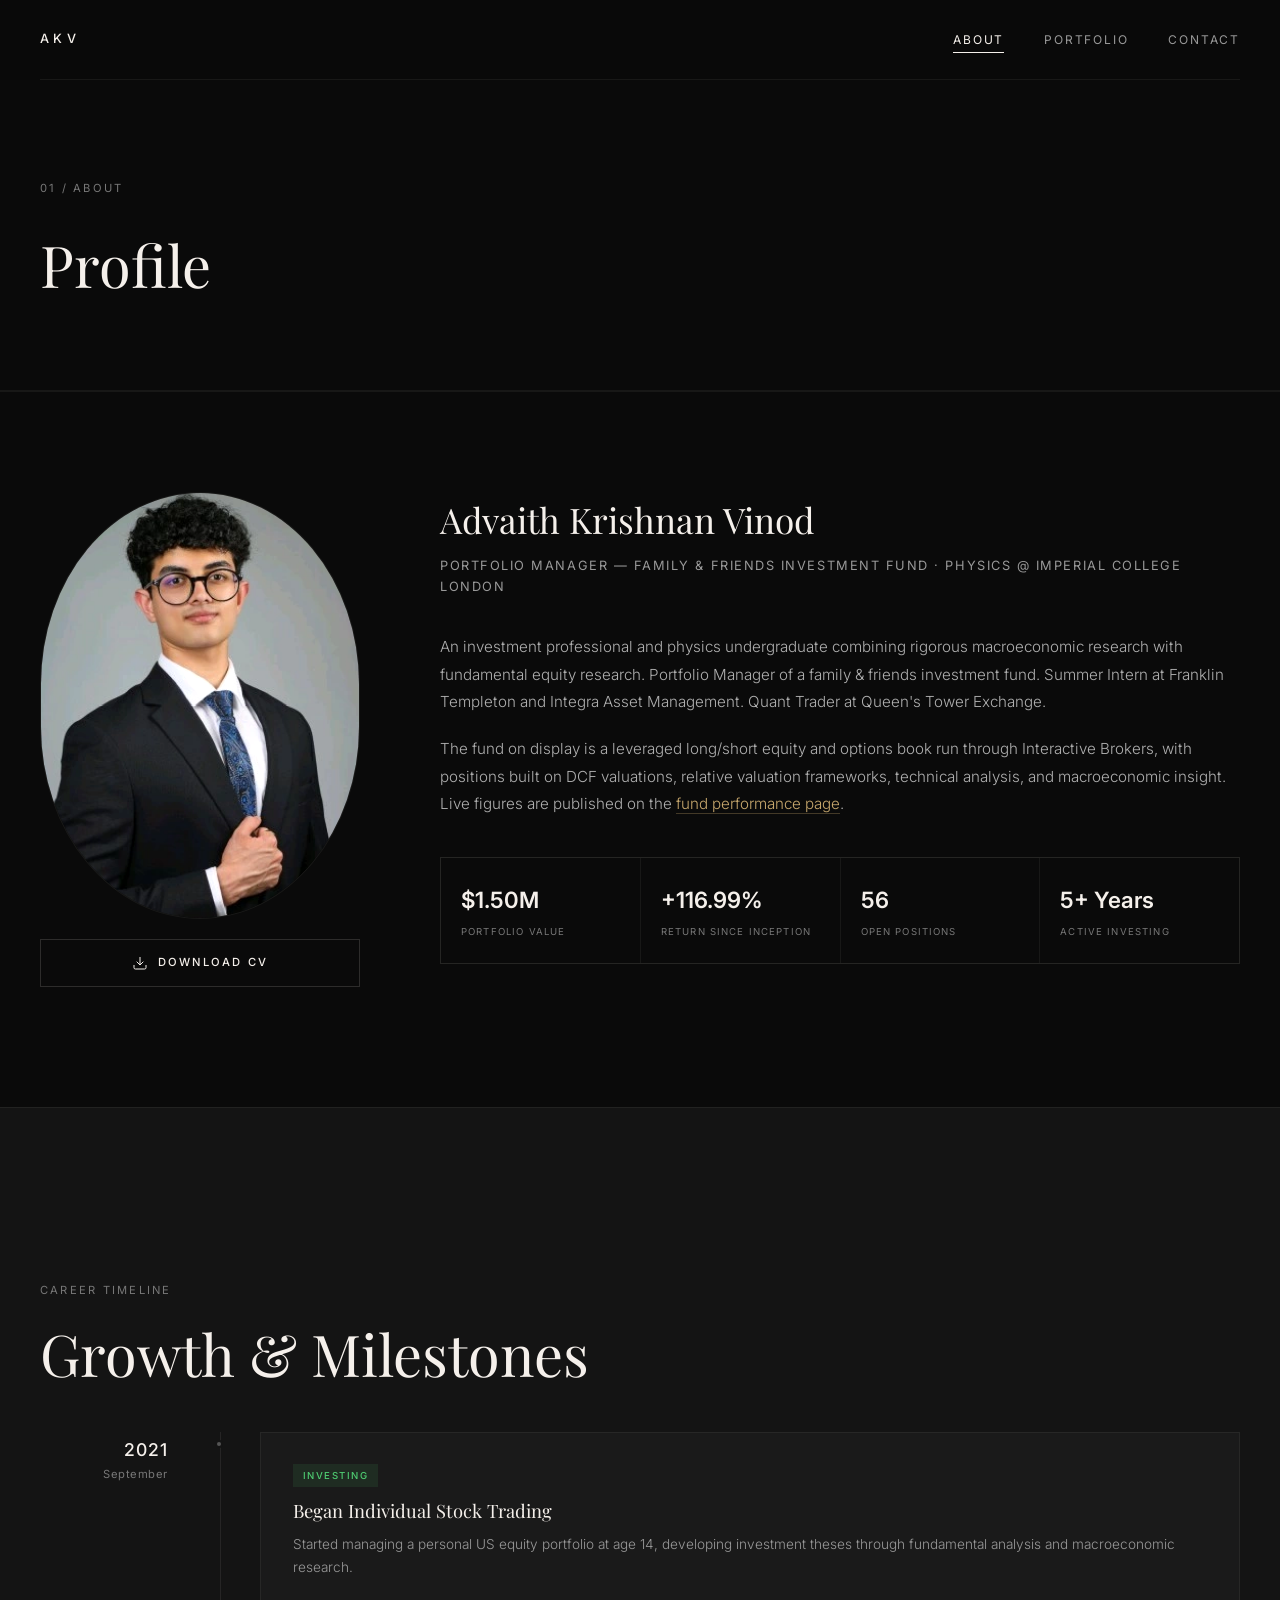
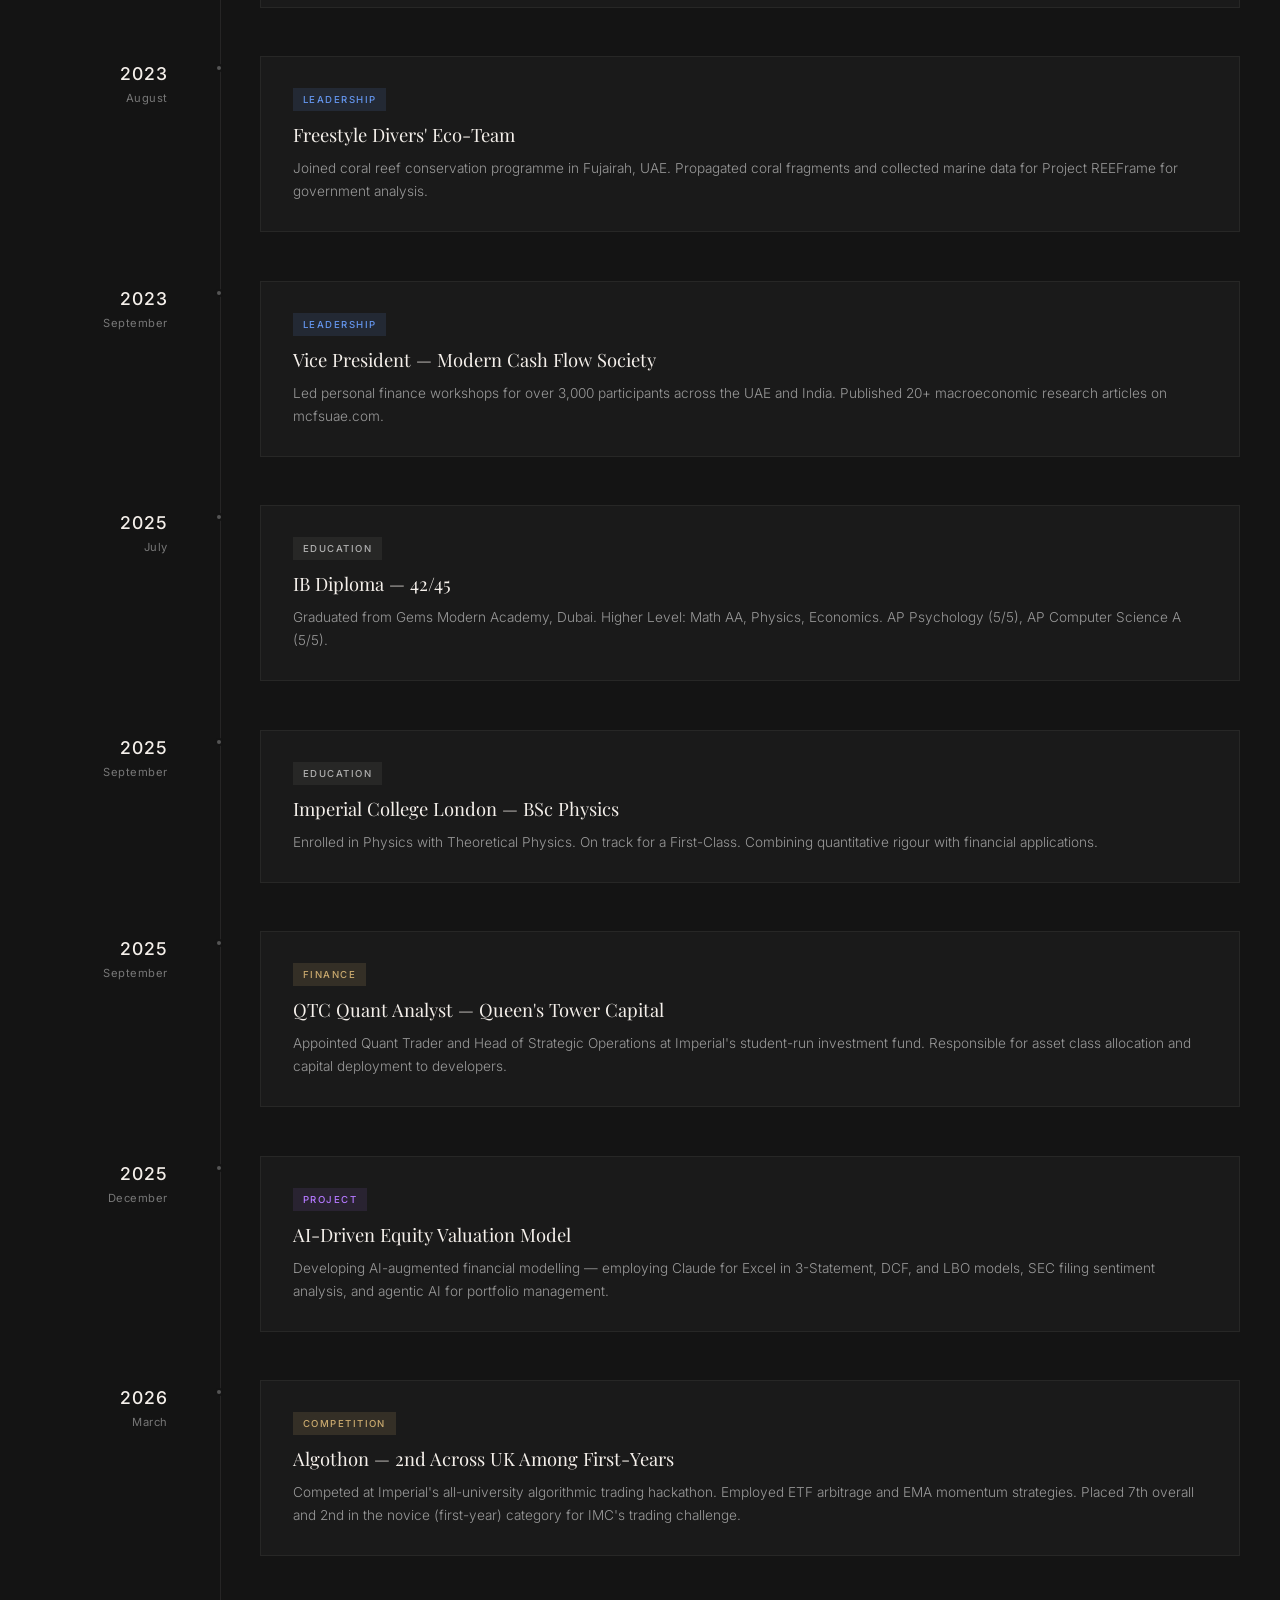
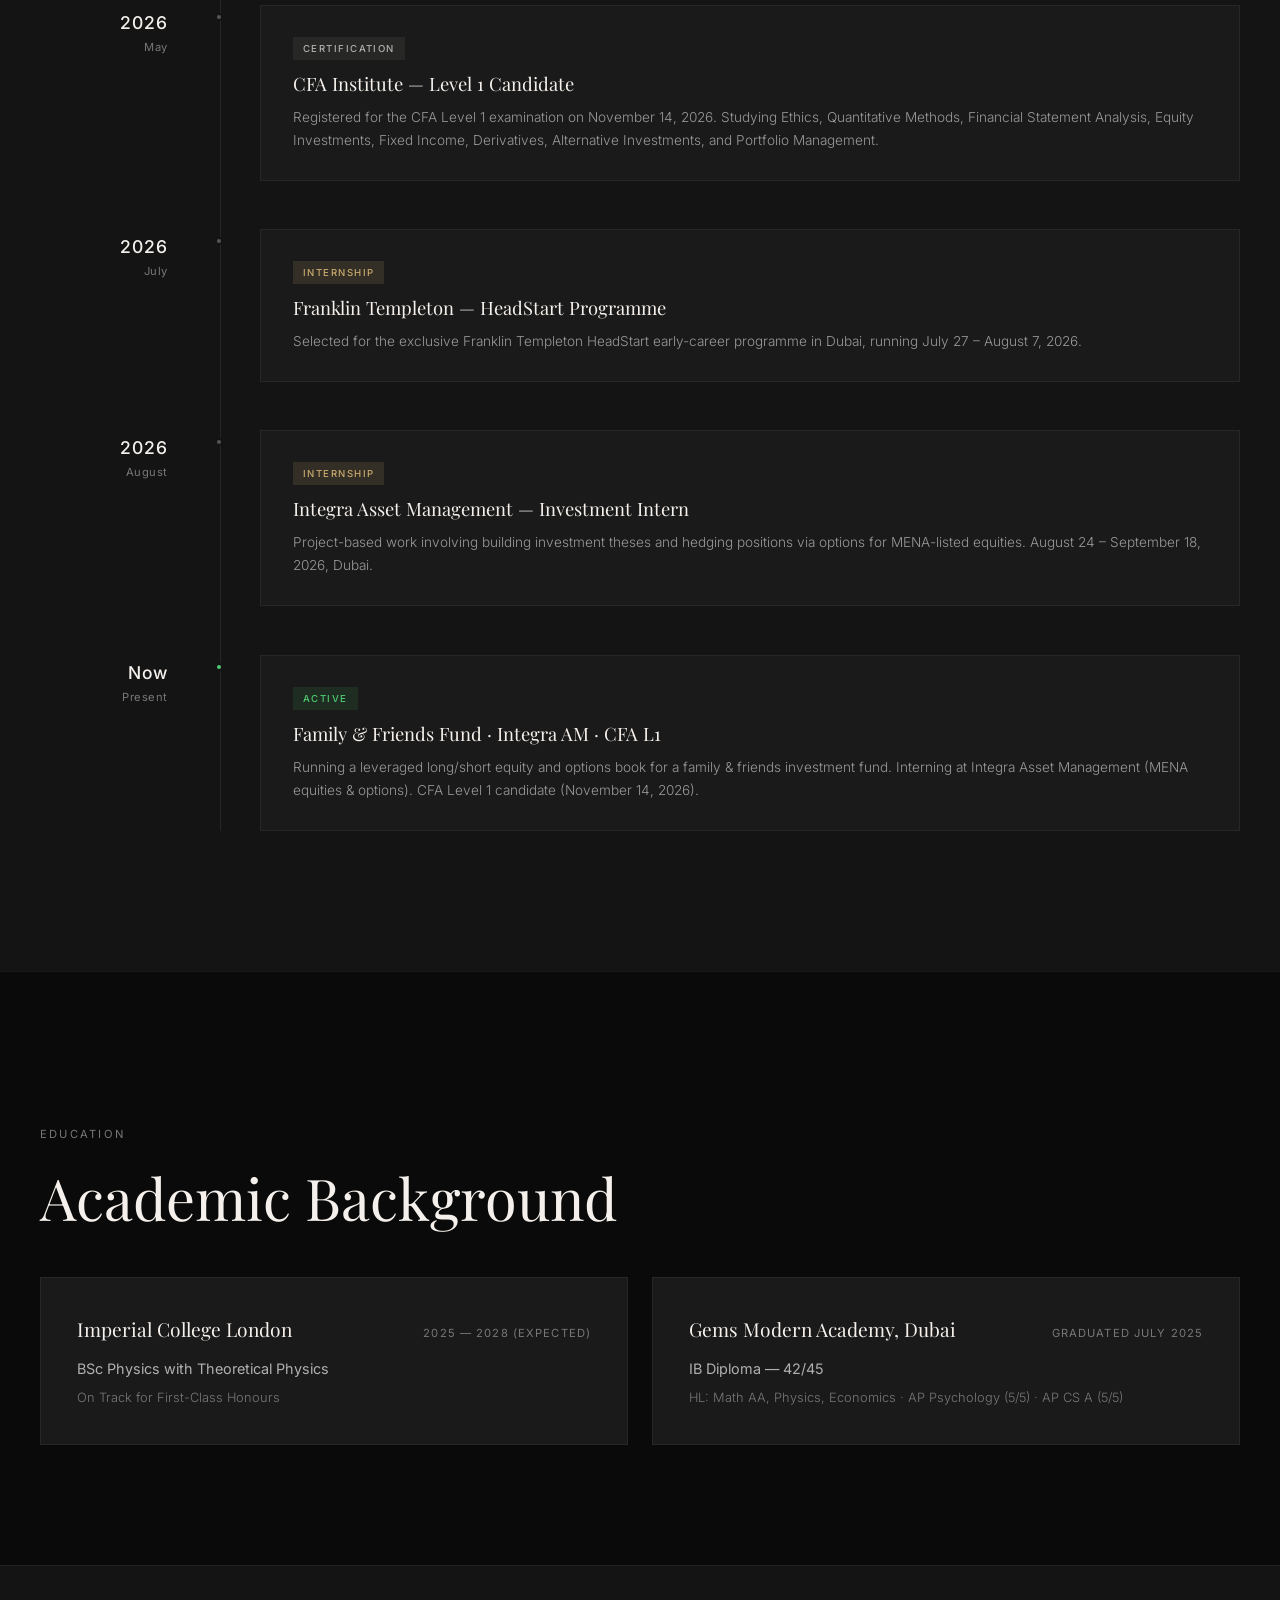
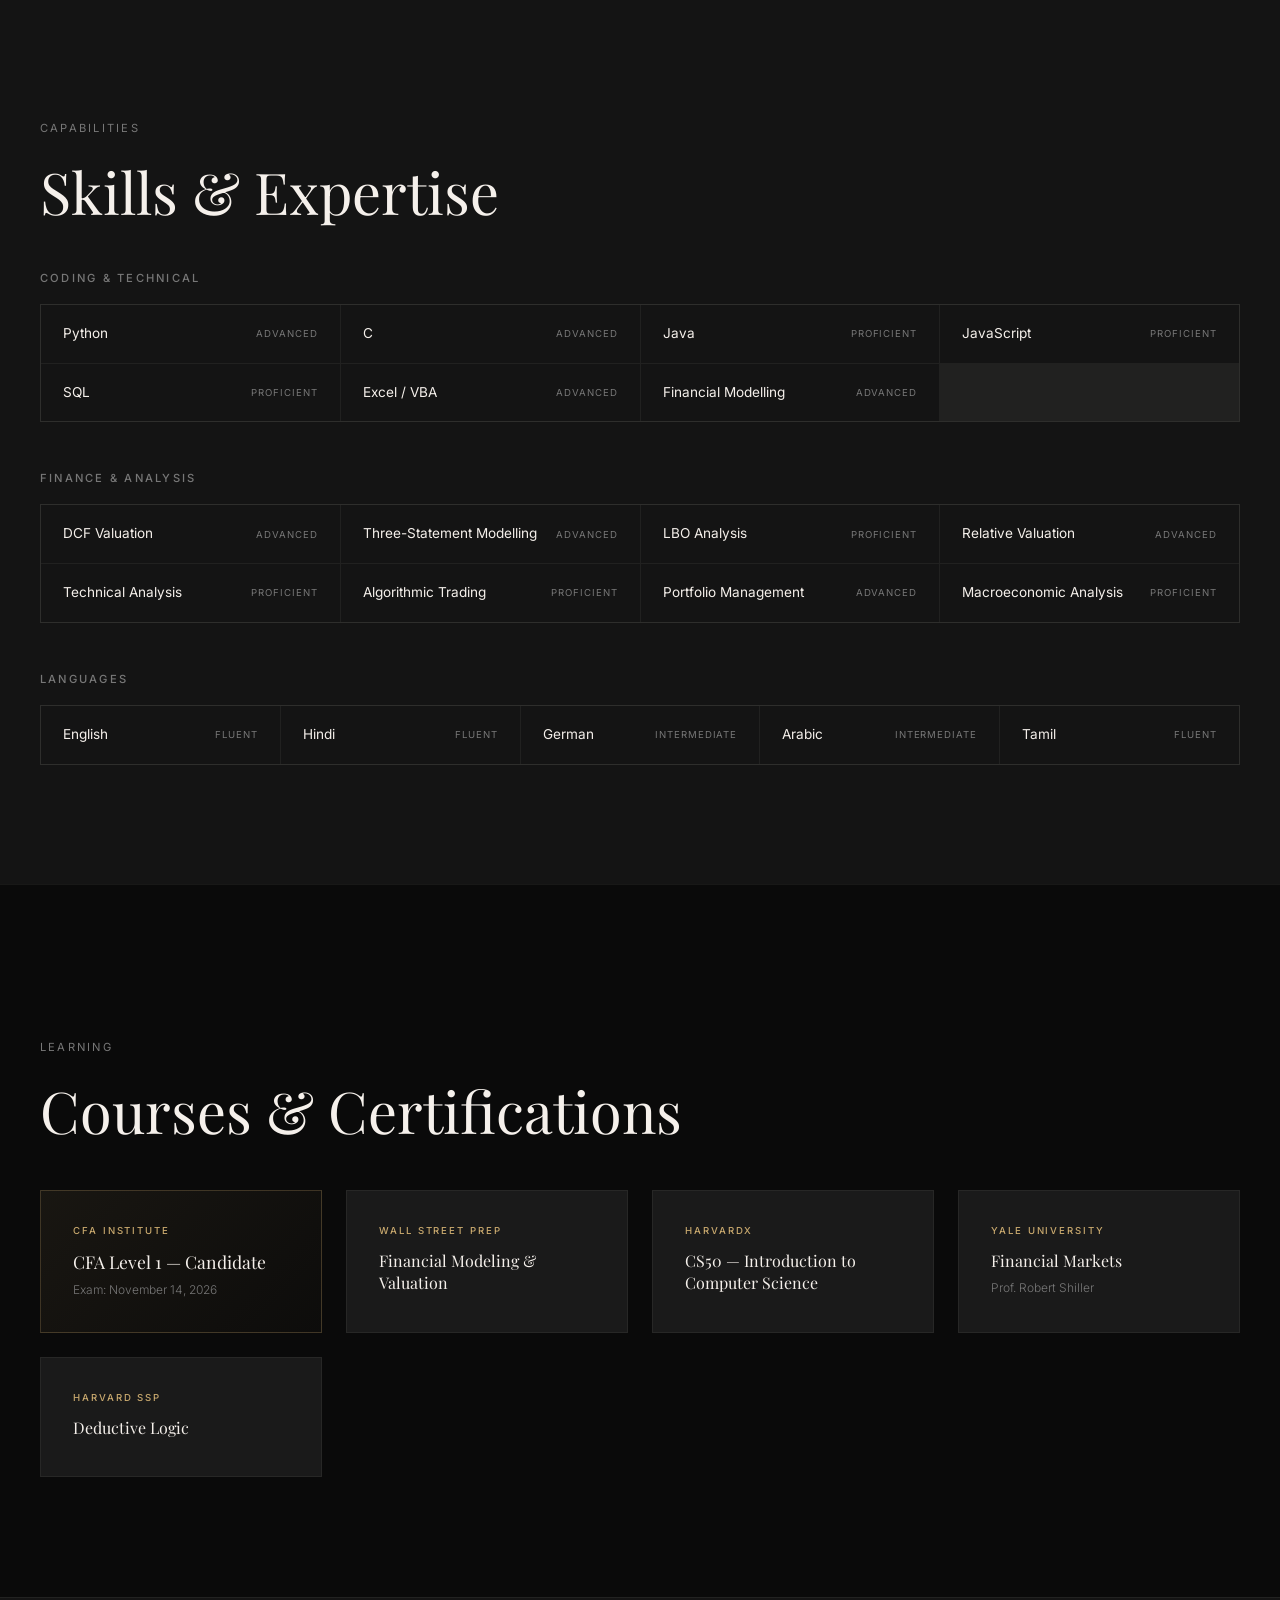
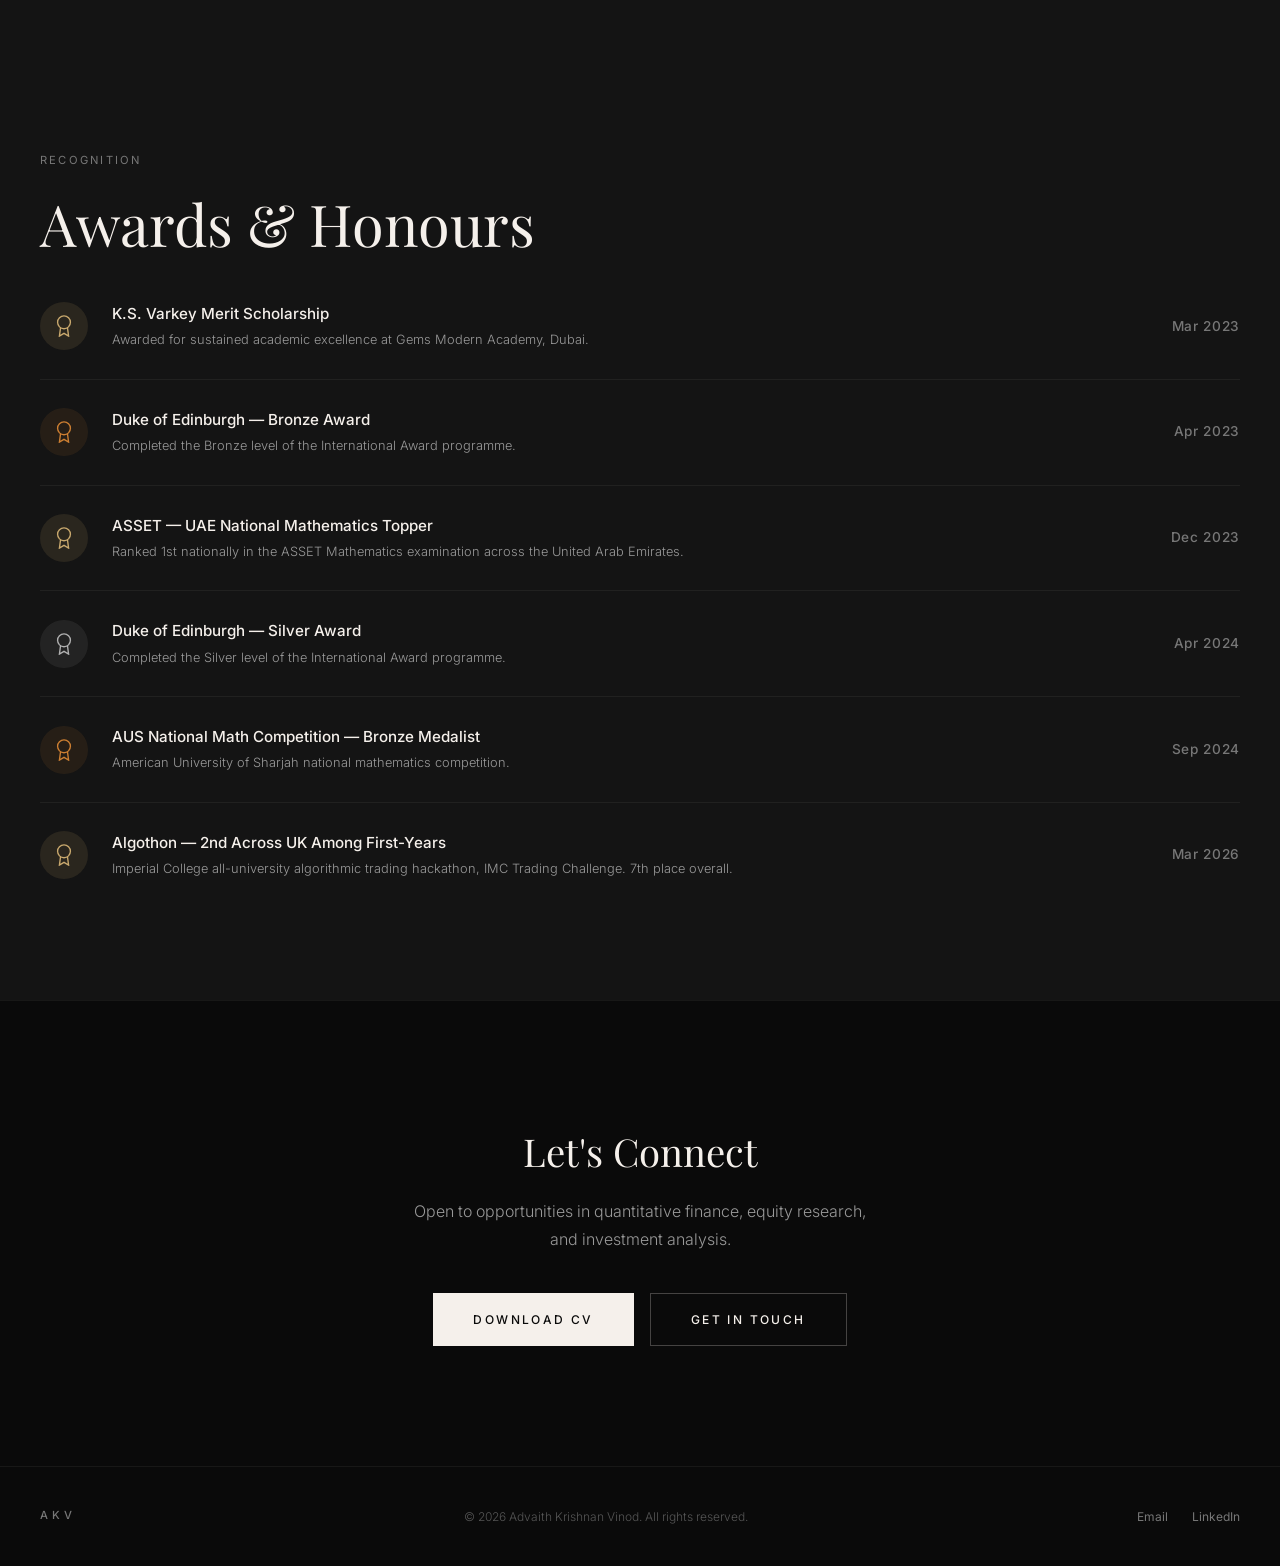
==== pages/about.html @ c3e995c8 "Redesign: animated growth chart, weekly returns, and copy changes CHARTS The performance section now" ====
<!DOCTYPE html>
<html lang="en">
<head>
    <meta charset="UTF-8">
    <meta name="viewport" content="width=device-width, initial-scale=1.0">
    <title>About | Advaith Krishnan Vinod</title>
    <link rel="stylesheet" href="../css/style.css">
    <link rel="stylesheet" href="../css/about.css">
    <link rel="preconnect" href="https://fonts.googleapis.com">
    <link rel="preconnect" href="https://fonts.gstatic.com" crossorigin>
    <link href="https://fonts.googleapis.com/css2?family=Inter:wght@300;400;500;600&family=Playfair+Display:ital,wght@0,400;0,500;0,600;1,400&display=swap" rel="stylesheet">
</head>
<body>

    <nav id="navbar" class="scrolled">
        <div class="nav-inner">
            <a href="../index.html" class="nav-logo">AKV</a>
            <div class="nav-links">
                <a href="about.html" class="nav-link active">About</a>
                <a href="portfolio.html" class="nav-link">Portfolio</a>
                <a href="contact.html" class="nav-link">Contact</a>
            </div>
            <button class="nav-menu-btn" id="menuBtn" aria-label="Toggle menu">
                <span></span>
                <span></span>
            </button>
        </div>
    </nav>

    <div id="mobileMenu" class="mobile-menu">
        <div class="mobile-menu-links">
            <a href="about.html" class="mobile-link">About</a>
            <a href="portfolio.html" class="mobile-link">Portfolio</a>
            <a href="contact.html" class="mobile-link">Contact</a>
        </div>
    </div>

    <!-- Page Header -->
    <section class="page-hero">
        <div class="container">
            <span class="section-label">01 / About</span>
            <h1 class="page-hero-title">Profile</h1>
        </div>
    </section>

    <!-- Intro: Photo + Key Summary -->
    <section class="section about-intro-section">
        <div class="container">
            <div class="about-intro-grid">
                <div class="about-photo-col">
                    <img src="../assets/images/portrait.png" alt="Advaith Krishnan Vinod" class="about-photo">
                    <a href="../CV - AVK (Summer 27).pdf" class="cv-download-btn" target="_blank">
                        <svg viewBox="0 0 24 24" fill="none" stroke="currentColor" stroke-width="1.5" width="16" height="16">
                            <path d="M21 15v4a2 2 0 0 1-2 2H5a2 2 0 0 1-2-2v-4"/>
                            <polyline points="7 10 12 15 17 10"/>
                            <line x1="12" y1="15" x2="12" y2="3"/>
                        </svg>
                        <span>Download CV</span>
                    </a>
                </div>
                <div class="about-intro-content">
                    <h2 class="about-intro-name">Advaith Krishnan Vinod</h2>
                    <p class="about-intro-role">Portfolio Manager — Family &amp; Friends Investment Fund &middot; Physics @ Imperial College London</p>
                    <p class="about-intro-bio">An investment professional and physics undergraduate combining rigorous macroeconomic research with fundamental equity research. Portfolio Manager of a family &amp; friends investment fund. Summer Intern at Franklin Templeton and Integra Asset Management. Quant Trader at Queen's Tower Exchange.</p>
                    <p class="about-intro-bio">The fund on display is a leveraged long/short equity and options book run through Interactive Brokers, with positions built on DCF valuations, relative valuation frameworks, technical analysis, and macroeconomic insight. Live figures are published on the <a href="portfolio.html" class="inline-link">fund performance page</a>.</p>

                    <!-- Key Metrics — populated from js/fund-data.js -->
                    <div class="key-metrics">
                        <div class="key-metric">
                            <span class="key-metric-value" data-fund="value">—</span>
                            <span class="key-metric-label">Portfolio Value</span>
                        </div>
                        <div class="key-metric">
                            <span class="key-metric-value" data-fund="return">—</span>
                            <span class="key-metric-label">Return Since Inception</span>
                        </div>
                        <div class="key-metric">
                            <span class="key-metric-value" data-fund="positions">—</span>
                            <span class="key-metric-label">Open Positions</span>
                        </div>
                        <div class="key-metric">
                            <span class="key-metric-value">5+ Years</span>
                            <span class="key-metric-label">Active Investing</span>
                        </div>
                    </div>
                </div>
            </div>
        </div>
    </section>

    <!-- Timeline -->
    <section class="section timeline-section">
        <div class="container">
            <div class="section-header">
                <span class="section-label">Career Timeline</span>
                <h2 class="section-title">Growth & Milestones</h2>
            </div>

            <div class="timeline">
                <div class="timeline-line"></div>

                <div class="timeline-item">
                    <div class="timeline-date">
                        <span class="tl-year">2021</span>
                        <span class="tl-month">September</span>
                    </div>
                    <div class="timeline-dot"></div>
                    <div class="timeline-card">
                        <span class="tl-tag tl-tag-investing">Investing</span>
                        <h3>Began Individual Stock Trading</h3>
                        <p>Started managing a personal US equity portfolio at age 14, developing investment theses through fundamental analysis and macroeconomic research.</p>
                    </div>
                </div>

                <div class="timeline-item">
                    <div class="timeline-date">
                        <span class="tl-year">2023</span>
                        <span class="tl-month">August</span>
                    </div>
                    <div class="timeline-dot"></div>
                    <div class="timeline-card">
                        <span class="tl-tag tl-tag-leadership">Leadership</span>
                        <h3>Freestyle Divers' Eco-Team</h3>
                        <p>Joined coral reef conservation programme in Fujairah, UAE. Propagated coral fragments and collected marine data for Project REEFrame for government analysis.</p>
                    </div>
                </div>

                <div class="timeline-item">
                    <div class="timeline-date">
                        <span class="tl-year">2023</span>
                        <span class="tl-month">September</span>
                    </div>
                    <div class="timeline-dot"></div>
                    <div class="timeline-card">
                        <span class="tl-tag tl-tag-leadership">Leadership</span>
                        <h3>Vice President — Modern Cash Flow Society</h3>
                        <p>Led personal finance workshops for over 3,000 participants across the UAE and India. Published 20+ macroeconomic research articles on mcfsuae.com.</p>
                    </div>
                </div>

                <div class="timeline-item">
                    <div class="timeline-date">
                        <span class="tl-year">2025</span>
                        <span class="tl-month">July</span>
                    </div>
                    <div class="timeline-dot"></div>
                    <div class="timeline-card">
                        <span class="tl-tag tl-tag-education">Education</span>
                        <h3>IB Diploma — 42/45</h3>
                        <p>Graduated from Gems Modern Academy, Dubai. Higher Level: Math AA, Physics, Economics. AP Psychology (5/5), AP Computer Science A (5/5).</p>
                    </div>
                </div>

                <div class="timeline-item">
                    <div class="timeline-date">
                        <span class="tl-year">2025</span>
                        <span class="tl-month">September</span>
                    </div>
                    <div class="timeline-dot"></div>
                    <div class="timeline-card">
                        <span class="tl-tag tl-tag-education">Education</span>
                        <h3>Imperial College London — BSc Physics</h3>
                        <p>Enrolled in Physics with Theoretical Physics. On track for a First-Class. Combining quantitative rigour with financial applications.</p>
                    </div>
                </div>

                <div class="timeline-item">
                    <div class="timeline-date">
                        <span class="tl-year">2025</span>
                        <span class="tl-month">September</span>
                    </div>
                    <div class="timeline-dot"></div>
                    <div class="timeline-card">
                        <span class="tl-tag tl-tag-finance">Finance</span>
                        <h3>QTC Quant Analyst — Queen's Tower Capital</h3>
                        <p>Appointed Quant Trader and Head of Strategic Operations at Imperial's student-run investment fund. Responsible for asset class allocation and capital deployment to developers.</p>
                    </div>
                </div>

                <div class="timeline-item">
                    <div class="timeline-date">
                        <span class="tl-year">2025</span>
                        <span class="tl-month">December</span>
                    </div>
                    <div class="timeline-dot"></div>
                    <div class="timeline-card">
                        <span class="tl-tag tl-tag-project">Project</span>
                        <h3>AI-Driven Equity Valuation Model</h3>
                        <p>Developing AI-augmented financial modelling — employing Claude for Excel in 3-Statement, DCF, and LBO models, SEC filing sentiment analysis, and agentic AI for portfolio management.</p>
                    </div>
                </div>

                <div class="timeline-item">
                    <div class="timeline-date">
                        <span class="tl-year">2026</span>
                        <span class="tl-month">March</span>
                    </div>
                    <div class="timeline-dot"></div>
                    <div class="timeline-card">
                        <span class="tl-tag tl-tag-finance">Competition</span>
                        <h3>Algothon — 2nd Across UK Among First-Years</h3>
                        <p>Competed at Imperial's all-university algorithmic trading hackathon. Employed ETF arbitrage and EMA momentum strategies. Placed 7th overall and 2nd in the novice (first-year) category for IMC's trading challenge.</p>
                    </div>
                </div>

                <div class="timeline-item">
                    <div class="timeline-date">
                        <span class="tl-year">2026</span>
                        <span class="tl-month">May</span>
                    </div>
                    <div class="timeline-dot"></div>
                    <div class="timeline-card">
                        <span class="tl-tag tl-tag-education">Certification</span>
                        <h3>CFA Institute — Level 1 Candidate</h3>
                        <p>Registered for the CFA Level 1 examination on November 14, 2026. Studying Ethics, Quantitative Methods, Financial Statement Analysis, Equity Investments, Fixed Income, Derivatives, Alternative Investments, and Portfolio Management.</p>
                    </div>
                </div>

                <div class="timeline-item">
                    <div class="timeline-date">
                        <span class="tl-year">2026</span>
                        <span class="tl-month">July</span>
                    </div>
                    <div class="timeline-dot"></div>
                    <div class="timeline-card">
                        <span class="tl-tag tl-tag-finance">Internship</span>
                        <h3>Franklin Templeton — HeadStart Programme</h3>
                        <p>Selected for the exclusive Franklin Templeton HeadStart early-career programme in Dubai, running July 27 – August 7, 2026.</p>
                    </div>
                </div>

                <div class="timeline-item">
                    <div class="timeline-date">
                        <span class="tl-year">2026</span>
                        <span class="tl-month">August</span>
                    </div>
                    <div class="timeline-dot"></div>
                    <div class="timeline-card">
                        <span class="tl-tag tl-tag-finance">Internship</span>
                        <h3>Integra Asset Management — Investment Intern</h3>
                        <p>Project-based work involving building investment theses and hedging positions via options for MENA-listed equities. August 24 – September 18, 2026, Dubai.</p>
                    </div>
                </div>

                <div class="timeline-item timeline-item-now">
                    <div class="timeline-date">
                        <span class="tl-year">Now</span>
                        <span class="tl-month">Present</span>
                    </div>
                    <div class="timeline-dot timeline-dot-pulse"></div>
                    <div class="timeline-card">
                        <span class="tl-tag tl-tag-investing">Active</span>
                        <h3>Family &amp; Friends Fund &middot; Integra AM &middot; CFA L1</h3>
                        <p>Running a leveraged long/short equity and options book for a family &amp; friends investment fund. Interning at Integra Asset Management (MENA equities &amp; options). CFA Level 1 candidate (November 14, 2026).</p>
                    </div>
                </div>
            </div>
        </div>
    </section>

    <!-- Education -->
    <section class="section detail-section">
        <div class="container">
            <div class="section-header">
                <span class="section-label">Education</span>
                <h2 class="section-title">Academic Background</h2>
            </div>
            <div class="edu-cards">
                <div class="edu-card">
                    <div class="edu-card-top">
                        <h3>Imperial College London</h3>
                        <span class="edu-date">2025 — 2028 (Expected)</span>
                    </div>
                    <p class="edu-degree">BSc Physics with Theoretical Physics</p>
                    <p class="edu-note">On Track for First-Class Honours</p>
                </div>
                <div class="edu-card">
                    <div class="edu-card-top">
                        <h3>Gems Modern Academy, Dubai</h3>
                        <span class="edu-date">Graduated July 2025</span>
                    </div>
                    <p class="edu-degree">IB Diploma — 42/45</p>
                    <p class="edu-note">HL: Math AA, Physics, Economics &middot; AP Psychology (5/5) &middot; AP CS A (5/5)</p>
                </div>
            </div>
        </div>
    </section>

    <!-- Skills & Technical -->
    <section class="section detail-section detail-section-dark">
        <div class="container">
            <div class="section-header">
                <span class="section-label">Capabilities</span>
                <h2 class="section-title">Skills & Expertise</h2>
            </div>
            <div class="skills-sections">
                <div class="skills-block">
                    <h4 class="skills-block-title">Coding & Technical</h4>
                    <div class="skills-grid">
                        <div class="skill-item"><span class="skill-name">Python</span><span class="skill-level">Advanced</span></div>
                        <div class="skill-item"><span class="skill-name">C</span><span class="skill-level">Advanced</span></div>
                        <div class="skill-item"><span class="skill-name">Java</span><span class="skill-level">Proficient</span></div>
                        <div class="skill-item"><span class="skill-name">JavaScript</span><span class="skill-level">Proficient</span></div>
                        <div class="skill-item"><span class="skill-name">SQL</span><span class="skill-level">Proficient</span></div>
                        <div class="skill-item"><span class="skill-name">Excel / VBA</span><span class="skill-level">Advanced</span></div>
                        <div class="skill-item"><span class="skill-name">Financial Modelling</span><span class="skill-level">Advanced</span></div>
                    </div>
                </div>
                <div class="skills-block">
                    <h4 class="skills-block-title">Finance & Analysis</h4>
                    <div class="skills-grid">
                        <div class="skill-item"><span class="skill-name">DCF Valuation</span><span class="skill-level">Advanced</span></div>
                        <div class="skill-item"><span class="skill-name">Three-Statement Modelling</span><span class="skill-level">Advanced</span></div>
                        <div class="skill-item"><span class="skill-name">LBO Analysis</span><span class="skill-level">Proficient</span></div>
                        <div class="skill-item"><span class="skill-name">Relative Valuation</span><span class="skill-level">Advanced</span></div>
                        <div class="skill-item"><span class="skill-name">Technical Analysis</span><span class="skill-level">Proficient</span></div>
                        <div class="skill-item"><span class="skill-name">Algorithmic Trading</span><span class="skill-level">Proficient</span></div>
                        <div class="skill-item"><span class="skill-name">Portfolio Management</span><span class="skill-level">Advanced</span></div>
                        <div class="skill-item"><span class="skill-name">Macroeconomic Analysis</span><span class="skill-level">Proficient</span></div>
                    </div>
                </div>
                <div class="skills-block">
                    <h4 class="skills-block-title">Languages</h4>
                    <div class="skills-grid skills-grid-narrow">
                        <div class="skill-item"><span class="skill-name">English</span><span class="skill-level">Fluent</span></div>
                        <div class="skill-item"><span class="skill-name">Hindi</span><span class="skill-level">Fluent</span></div>
                        <div class="skill-item"><span class="skill-name">German</span><span class="skill-level">Intermediate</span></div>
                        <div class="skill-item"><span class="skill-name">Arabic</span><span class="skill-level">Intermediate</span></div>
                        <div class="skill-item"><span class="skill-name">Tamil</span><span class="skill-level">Fluent</span></div>
                    </div>
                </div>
            </div>
        </div>
    </section>

    <!-- Courses & Certifications -->
    <section class="section detail-section">
        <div class="container">
            <div class="section-header">
                <span class="section-label">Learning</span>
                <h2 class="section-title">Courses & Certifications</h2>
            </div>
            <div class="certs-grid">
                <div class="cert-card cert-card-featured">
                    <span class="cert-issuer">CFA Institute</span>
                    <h3>CFA Level 1 — Candidate</h3>
                    <p>Exam: November 14, 2026</p>
                </div>
                <div class="cert-card">
                    <span class="cert-issuer">Wall Street Prep</span>
                    <h3>Financial Modeling & Valuation</h3>
                </div>
                <div class="cert-card">
                    <span class="cert-issuer">HarvardX</span>
                    <h3>CS50 — Introduction to Computer Science</h3>
                </div>
                <div class="cert-card">
                    <span class="cert-issuer">Yale University</span>
                    <h3>Financial Markets</h3>
                    <p>Prof. Robert Shiller</p>
                </div>
                <div class="cert-card">
                    <span class="cert-issuer">Harvard SSP</span>
                    <h3>Deductive Logic</h3>
                </div>
            </div>
        </div>
    </section>

    <!-- Awards -->
    <section class="section detail-section detail-section-dark">
        <div class="container">
            <div class="section-header">
                <span class="section-label">Recognition</span>
                <h2 class="section-title">Awards & Honours</h2>
            </div>
            <div class="awards-list">
                <div class="award-row">
                    <div class="award-medal award-medal-gold">
                        <svg viewBox="0 0 24 24" fill="none" stroke="currentColor" stroke-width="1.5" width="22" height="22">
                            <circle cx="12" cy="8" r="7"/>
                            <polyline points="8.21 13.89 7 23 12 20 17 23 15.79 13.88"/>
                        </svg>
                    </div>
                    <div class="award-info">
                        <h3>K.S. Varkey Merit Scholarship</h3>
                        <p>Awarded for sustained academic excellence at Gems Modern Academy, Dubai.</p>
                    </div>
                    <span class="award-year">Mar 2023</span>
                </div>
                <div class="award-row">
                    <div class="award-medal award-medal-bronze">
                        <svg viewBox="0 0 24 24" fill="none" stroke="currentColor" stroke-width="1.5" width="22" height="22">
                            <circle cx="12" cy="8" r="7"/>
                            <polyline points="8.21 13.89 7 23 12 20 17 23 15.79 13.88"/>
                        </svg>
                    </div>
                    <div class="award-info">
                        <h3>Duke of Edinburgh — Bronze Award</h3>
                        <p>Completed the Bronze level of the International Award programme.</p>
                    </div>
                    <span class="award-year">Apr 2023</span>
                </div>
                <div class="award-row">
                    <div class="award-medal award-medal-gold">
                        <svg viewBox="0 0 24 24" fill="none" stroke="currentColor" stroke-width="1.5" width="22" height="22">
                            <circle cx="12" cy="8" r="7"/>
                            <polyline points="8.21 13.89 7 23 12 20 17 23 15.79 13.88"/>
                        </svg>
                    </div>
                    <div class="award-info">
                        <h3>ASSET — UAE National Mathematics Topper</h3>
                        <p>Ranked 1st nationally in the ASSET Mathematics examination across the United Arab Emirates.</p>
                    </div>
                    <span class="award-year">Dec 2023</span>
                </div>
                <div class="award-row">
                    <div class="award-medal award-medal-silver">
                        <svg viewBox="0 0 24 24" fill="none" stroke="currentColor" stroke-width="1.5" width="22" height="22">
                            <circle cx="12" cy="8" r="7"/>
                            <polyline points="8.21 13.89 7 23 12 20 17 23 15.79 13.88"/>
                        </svg>
                    </div>
                    <div class="award-info">
                        <h3>Duke of Edinburgh — Silver Award</h3>
                        <p>Completed the Silver level of the International Award programme.</p>
                    </div>
                    <span class="award-year">Apr 2024</span>
                </div>
                <div class="award-row">
                    <div class="award-medal award-medal-bronze">
                        <svg viewBox="0 0 24 24" fill="none" stroke="currentColor" stroke-width="1.5" width="22" height="22">
                            <circle cx="12" cy="8" r="7"/>
                            <polyline points="8.21 13.89 7 23 12 20 17 23 15.79 13.88"/>
                        </svg>
                    </div>
                    <div class="award-info">
                        <h3>AUS National Math Competition — Bronze Medalist</h3>
                        <p>American University of Sharjah national mathematics competition.</p>
                    </div>
                    <span class="award-year">Sep 2024</span>
                </div>
                <div class="award-row">
                    <div class="award-medal award-medal-gold">
                        <svg viewBox="0 0 24 24" fill="none" stroke="currentColor" stroke-width="1.5" width="22" height="22">
                            <circle cx="12" cy="8" r="7"/>
                            <polyline points="8.21 13.89 7 23 12 20 17 23 15.79 13.88"/>
                        </svg>
                    </div>
                    <div class="award-info">
                        <h3>Algothon — 2nd Across UK Among First-Years</h3>
                        <p>Imperial College all-university algorithmic trading hackathon, IMC Trading Challenge. 7th place overall.</p>
                    </div>
                    <span class="award-year">Mar 2026</span>
                </div>
            </div>
        </div>
    </section>

    <!-- CTA -->
    <section class="section about-cta-section">
        <div class="container about-cta-inner">
            <h2 class="about-cta-title">Let's Connect</h2>
            <p class="about-cta-text">Open to opportunities in quantitative finance, equity research, and investment analysis.</p>
            <div class="about-cta-buttons">
                <a href="../CV - AVK (Summer 27).pdf" class="hero-cta" target="_blank">Download CV</a>
                <a href="contact.html" class="hero-cta hero-cta-outline">Get in Touch</a>
            </div>
        </div>
    </section>

    <footer class="footer">
        <div class="container footer-inner">
            <span class="footer-logo">AKV</span>
            <span class="footer-copy">&copy; 2026 Advaith Krishnan Vinod. All rights reserved.</span>
            <div class="footer-links">
                <a href="mailto:advaithsurya2007@gmail.com">Email</a>
                <a href="https://www.linkedin.com/in/advaith-krishnan-vinod" target="_blank" rel="noopener">LinkedIn</a>
            </div>
        </div>
    </footer>

    <script src="../js/fund-data.js"></script>
    <script src="../js/app.js"></script>
</body>
</html>
---- css/style.css ----
/* ============================================
   INVESTMENT PORTFOLIO — Luxury Minimalist Theme
   Color: Black + Off-white
   Inspired by: Chanel, Bottega Veneta, Aesop
   ============================================ */

:root {
    --black: #0a0a0a;
    --black-light: #141414;
    --black-soft: #1a1a1a;
    --gray-900: #222222;
    --gray-800: #2a2a2a;
    --gray-700: #3a3a3a;
    --gray-600: #555555;
    --gray-500: #777777;
    --gray-400: #999999;
    --gray-300: #b0b0b0;
    --off-white: #f5f0eb;
    --cream: #ede8e3;
    --white: #faf8f6;
    --green: #4ecb71;
    --green-soft: rgba(78, 203, 113, 0.12);
    --red: #e74c5e;
    --red-soft: rgba(231, 76, 94, 0.12);
    --gold: #c9a96e;

    --font-sans: 'Inter', -apple-system, BlinkMacSystemFont, sans-serif;
    --font-serif: 'Playfair Display', Georgia, serif;

    --ease-out-expo: cubic-bezier(0.16, 1, 0.3, 1);
    --ease-out-quart: cubic-bezier(0.25, 1, 0.5, 1);
}

/* ---- Reset & Base ---- */
*, *::before, *::after {
    margin: 0;
    padding: 0;
    box-sizing: border-box;
}

html {
    scroll-behavior: smooth;
    font-size: 16px;
    -webkit-font-smoothing: antialiased;
    -moz-osx-font-smoothing: grayscale;
}

body {
    font-family: var(--font-sans);
    background: var(--black);
    color: var(--off-white);
    line-height: 1.6;
    overflow-x: hidden;
}

::selection {
    background: var(--off-white);
    color: var(--black);
}

a {
    color: inherit;
    text-decoration: none;
}

img {
    max-width: 100%;
    display: block;
}

button {
    border: none;
    background: none;
    cursor: pointer;
    font-family: inherit;
    color: inherit;
}

ul {
    list-style: none;
}

/* ---- Internship Section ---- */
.internship-text strong {
    color: var(--off-white);
    font-weight: 500;
}

.internship-details {
    display: flex;
    gap: 40px;
    margin: 32px 0;
    flex-wrap: wrap;
}

.internship-detail {
    display: flex;
    flex-direction: column;
    gap: 4px;
}

.internship-detail-label {
    font-size: 0.6rem;
    font-weight: 400;
    letter-spacing: 0.15em;
    text-transform: uppercase;
    color: var(--gray-500);
}

.internship-detail-value {
    font-size: 0.9rem;
    font-weight: 400;
    color: var(--off-white);
    line-height: 1.5;
}

.internship-ctas {
    display: flex;
    justify-content: center;
    gap: 16px;
    margin-top: 8px;
}

@media (max-width: 768px) {
    .internship-details {
        gap: 24px;
    }
}

/* ---- Loader ---- */
#loader {
    position: fixed;
    top: 0;
    left: 0;
    width: 100%;
    height: 100%;
    background: var(--black);
    z-index: 10000;
    display: flex;
    align-items: center;
    justify-content: center;
    transition: opacity 0.6s var(--ease-out-expo), visibility 0.6s;
}

#loader.hidden {
    opacity: 0;
    visibility: hidden;
}

.loader-line {
    width: 120px;
    height: 1px;
    background: var(--gray-700);
    position: relative;
    overflow: hidden;
}

.loader-line::after {
    content: '';
    position: absolute;
    top: 0;
    left: -100%;
    width: 100%;
    height: 100%;
    background: var(--off-white);
    animation: loaderSlide 1.2s var(--ease-out-expo) infinite;
}

@keyframes loaderSlide {
    0% { left: -100%; }
    100% { left: 100%; }
}

/* ---- Container ---- */
.container {
    width: 100%;
    max-width: 1280px;
    margin: 0 auto;
    padding: 0 40px;
}

@media (max-width: 768px) {
    .container { padding: 0 24px; }
}

/* ---- Navigation ---- */
#navbar {
    position: fixed;
    top: 0;
    left: 0;
    width: 100%;
    z-index: 1000;
    padding: 0 40px;
    transition: background 0.4s, backdrop-filter 0.4s, padding 0.4s;
}

#navbar.scrolled {
    background: rgba(10, 10, 10, 0.85);
    backdrop-filter: blur(20px);
    -webkit-backdrop-filter: blur(20px);
}

.nav-inner {
    display: flex;
    align-items: center;
    justify-content: space-between;
    height: 80px;
    border-bottom: 1px solid rgba(245, 240, 235, 0.06);
}

.nav-logo {
    font-family: var(--font-sans);
    font-weight: 500;
    font-size: 0.8rem;
    letter-spacing: 0.35em;
    color: var(--off-white);
}

.nav-links {
    display: flex;
    gap: 40px;
}

.nav-link {
    font-size: 0.75rem;
    font-weight: 400;
    letter-spacing: 0.15em;
    text-transform: uppercase;
    color: var(--gray-400);
    transition: color 0.3s;
    position: relative;
}

.nav-link::after {
    content: '';
    position: absolute;
    bottom: -4px;
    left: 0;
    width: 0;
    height: 1px;
    background: var(--off-white);
    transition: width 0.4s var(--ease-out-expo);
}

.nav-link:hover,
.nav-link.active {
    color: var(--off-white);
}

.nav-link:hover::after,
.nav-link.active::after {
    width: 100%;
}

.nav-menu-btn {
    display: none;
    flex-direction: column;
    gap: 6px;
    padding: 8px;
}

.nav-menu-btn span {
    display: block;
    width: 24px;
    height: 1px;
    background: var(--off-white);
    transition: transform 0.3s var(--ease-out-expo), opacity 0.3s;
}

.nav-menu-btn.open span:first-child {
    transform: translateY(3.5px) rotate(45deg);
}

.nav-menu-btn.open span:last-child {
    transform: translateY(-3.5px) rotate(-45deg);
}

@media (max-width: 768px) {
    #navbar { padding: 0 24px; }
    .nav-links { display: none; }
    .nav-menu-btn { display: flex; }
}

/* ---- Mobile Menu ---- */
.mobile-menu {
    position: fixed;
    top: 0;
    left: 0;
    width: 100%;
    height: 100%;
    background: var(--black);
    z-index: 999;
    display: flex;
    align-items: center;
    justify-content: center;
    opacity: 0;
    visibility: hidden;
    transition: opacity 0.5s var(--ease-out-expo), visibility 0.5s;
}

.mobile-menu.open {
    opacity: 1;
    visibility: visible;
}

.mobile-menu-links {
    display: flex;
    flex-direction: column;
    align-items: center;
    gap: 32px;
}

.mobile-link {
    font-family: var(--font-serif);
    font-size: 2rem;
    font-weight: 400;
    color: var(--off-white);
    opacity: 0;
    transform: translateY(20px);
    transition: opacity 0.5s var(--ease-out-expo), transform 0.5s var(--ease-out-expo);
}

.mobile-menu.open .mobile-link {
    opacity: 1;
    transform: translateY(0);
}

.mobile-menu.open .mobile-link:nth-child(1) { transition-delay: 0.1s; }
.mobile-menu.open .mobile-link:nth-child(2) { transition-delay: 0.15s; }
.mobile-menu.open .mobile-link:nth-child(3) { transition-delay: 0.2s; }
.mobile-menu.open .mobile-link:nth-child(4) { transition-delay: 0.25s; }

/* ---- Section Base ---- */
.section {
    padding: 140px 0;
    position: relative;
}

.section-header {
    margin-bottom: 80px;
}

.section-label {
    display: block;
    font-size: 0.7rem;
    font-weight: 400;
    letter-spacing: 0.2em;
    text-transform: uppercase;
    color: var(--gray-500);
    margin-bottom: 20px;
}

.section-title {
    font-family: var(--font-serif);
    font-size: clamp(2.4rem, 5vw, 3.6rem);
    font-weight: 400;
    line-height: 1.15;
    color: var(--off-white);
}

/* ---- Reveal Animation ---- */
.reveal {
    opacity: 0;
    transform: translateY(26px);
    transition: opacity 0.75s var(--ease-out-expo), transform 0.75s var(--ease-out-expo);
    will-change: opacity, transform;
}

.reveal.visible {
    opacity: 1;
    transform: none;
}

/* Children of a revealed group come in one after another rather than all at
   once — the eye follows the sequence instead of the whole block flashing in. */
.reveal-stagger > * {
    opacity: 0;
    transform: translateY(18px);
    transition: opacity 0.62s var(--ease-out-expo), transform 0.62s var(--ease-out-expo);
}

.reveal-stagger.visible > * {
    opacity: 1;
    transform: none;
}

.reveal-stagger.visible > *:nth-child(1) { transition-delay: 0.00s; }
.reveal-stagger.visible > *:nth-child(2) { transition-delay: 0.09s; }
.reveal-stagger.visible > *:nth-child(3) { transition-delay: 0.18s; }
.reveal-stagger.visible > *:nth-child(4) { transition-delay: 0.27s; }
.reveal-stagger.visible > *:nth-child(5) { transition-delay: 0.36s; }
.reveal-stagger.visible > *:nth-child(6) { transition-delay: 0.45s; }

/* Section headings rise a little further, so a new section announces itself. */
.section-header.reveal {
    transform: translateY(34px);
}

/* The portrait drifts in from the side to break the uniform upward motion. */
.snippet-image.reveal {
    transform: translateY(0) translateX(-30px);
}
.snippet-image.reveal.visible {
    transform: none;
}

/* Anyone who has asked for less motion gets none of it. */
@media (prefers-reduced-motion: reduce) {
    .reveal,
    .reveal-stagger > * {
        opacity: 1 !important;
        transform: none !important;
        transition: none !important;
    }
}

/* ---- Hero ---- */
.hero {
    min-height: 100vh;
    display: flex;
    align-items: center;
    justify-content: center;
    text-align: center;
    padding: 0 40px;
    position: relative;
    background: var(--black);
}

.hero::before {
    content: '';
    position: absolute;
    top: 0;
    left: 0;
    right: 0;
    bottom: 0;
    background: radial-gradient(ellipse at 50% 40%, rgba(60, 60, 60, 0.15) 0%, transparent 70%);
    pointer-events: none;
}

.hero-content {
    max-width: 800px;
    position: relative;
    z-index: 1;
}

.hero-eyebrow {
    font-size: 0.7rem;
    font-weight: 400;
    letter-spacing: 0.3em;
    text-transform: uppercase;
    color: var(--gray-400);
    margin-bottom: 32px;
    opacity: 0;
    animation: fadeUp 1s var(--ease-out-expo) 0.5s forwards;
}

.hero-title {
    font-family: var(--font-serif);
    font-size: clamp(2.8rem, 6vw, 5rem);
    font-weight: 400;
    line-height: 1.1;
    margin-bottom: 28px;
}

.title-line {
    display: block;
    opacity: 0;
    animation: fadeUp 1s var(--ease-out-expo) forwards;
}

.title-line:nth-child(1) { animation-delay: 0.7s; }
.title-line:nth-child(2) { animation-delay: 0.9s; }

.hero-subtitle {
    font-size: 1rem;
    font-weight: 300;
    color: var(--gray-400);
    max-width: 520px;
    margin: 0 auto 48px;
    line-height: 1.7;
    opacity: 0;
    animation: fadeUp 1s var(--ease-out-expo) 1.1s forwards;
}

.hero-cta {
    display: inline-flex;
    align-items: center;
    gap: 8px;
    font-size: 0.75rem;
    font-weight: 500;
    letter-spacing: 0.2em;
    text-transform: uppercase;
    color: var(--black);
    background: var(--off-white);
    padding: 16px 40px;
    transition: background 0.3s, border-color 0.3s, transform 0.3s var(--ease-out-expo);
}

.hero .hero-cta {
    opacity: 0;
    animation: fadeUp 1s var(--ease-out-expo) 1.3s forwards;
}

.hero-cta:hover {
    background: var(--cream);
    transform: translateY(-2px);
}

.hero-scroll-indicator {
    position: absolute;
    bottom: 40px;
    left: 50%;
    transform: translateX(-50%);
    display: flex;
    flex-direction: column;
    align-items: center;
    gap: 12px;
    opacity: 0;
    animation: fadeIn 1s var(--ease-out-expo) 1.8s forwards;
}

.hero-scroll-indicator span {
    font-size: 0.65rem;
    letter-spacing: 0.2em;
    text-transform: uppercase;
    color: var(--gray-500);
}

.scroll-line {
    width: 1px;
    height: 48px;
    background: var(--gray-700);
    position: relative;
    overflow: hidden;
}

.scroll-line::after {
    content: '';
    position: absolute;
    top: -100%;
    left: 0;
    width: 100%;
    height: 100%;
    background: var(--off-white);
    animation: scrollLine 2s var(--ease-out-expo) infinite;
}

@keyframes scrollLine {
    0% { top: -100%; }
    50% { top: 100%; }
    50.01% { top: -100%; }
    100% { top: 100%; }
}

@keyframes fadeUp {
    from { opacity: 0; transform: translateY(30px); }
    to { opacity: 1; transform: translateY(0); }
}

@keyframes fadeIn {
    from { opacity: 0; }
    to { opacity: 1; }
}

/* ---- About Section ---- */
.about {
    background: var(--black);
    border-top: 1px solid rgba(245, 240, 235, 0.06);
}

.about-grid {
    display: grid;
    grid-template-columns: 1fr 1.5fr;
    gap: 80px;
    align-items: start;
}

.about-image {
    position: sticky;
    top: 120px;
}

.image-placeholder {
    aspect-ratio: 3/4;
    background: var(--black-soft);
    border: 1px solid rgba(245, 240, 235, 0.06);
    display: flex;
    align-items: center;
    justify-content: center;
    color: var(--gray-600);
    font-size: 0.8rem;
    letter-spacing: 0.15em;
    text-transform: uppercase;
}

.about-name {
    font-family: var(--font-serif);
    font-size: 1.8rem;
    font-weight: 400;
    margin-bottom: 8px;
}

.about-role {
    font-size: 0.8rem;
    font-weight: 400;
    letter-spacing: 0.15em;
    text-transform: uppercase;
    color: var(--gray-400);
    margin-bottom: 36px;
}

.about-bio p {
    font-size: 0.95rem;
    font-weight: 300;
    color: var(--gray-300);
    line-height: 1.8;
    margin-bottom: 20px;
}

.about-details {
    margin-top: 48px;
    display: flex;
    flex-direction: column;
    gap: 36px;
    padding-top: 48px;
    border-top: 1px solid rgba(245, 240, 235, 0.06);
}

.detail-group h4 {
    font-size: 0.7rem;
    font-weight: 500;
    letter-spacing: 0.2em;
    text-transform: uppercase;
    color: var(--gray-500);
    margin-bottom: 12px;
}

.detail-group p {
    font-size: 0.9rem;
    font-weight: 300;
    color: var(--gray-300);
    line-height: 1.7;
}

.expertise-list li {
    font-size: 0.9rem;
    font-weight: 300;
    color: var(--gray-300);
    padding: 6px 0;
    border-bottom: 1px solid rgba(245, 240, 235, 0.04);
}

.expertise-list li:last-child {
    border-bottom: none;
}

@media (max-width: 900px) {
    .about-grid {
        grid-template-columns: 1fr;
        gap: 48px;
    }
    .about-image {
        position: relative;
        top: 0;
        max-width: 320px;
    }
}

/* ---- Portfolio Section ---- */
.portfolio-section {
    background: var(--black-light);
    border-top: 1px solid rgba(245, 240, 235, 0.06);
}

.portfolio-summary {
    display: grid;
    grid-template-columns: repeat(3, 1fr);
    gap: 1px;
    background: rgba(245, 240, 235, 0.06);
    border: 1px solid rgba(245, 240, 235, 0.06);
    margin-bottom: 60px;
}

.summary-card {
    background: var(--black-light);
    padding: 32px;
    display: flex;
    flex-direction: column;
    gap: 12px;
}

.summary-label {
    font-size: 0.7rem;
    font-weight: 400;
    letter-spacing: 0.15em;
    text-transform: uppercase;
    color: var(--gray-500);
}

.summary-value {
    font-family: var(--font-sans);
    font-size: 1.6rem;
    font-weight: 500;
    color: var(--off-white);
}

.summary-value.positive { color: var(--green); }
.summary-value.negative { color: var(--red); }

@media (max-width: 768px) {
    .portfolio-summary {
        grid-template-columns: repeat(2, 1fr);
    }
}

@media (max-width: 480px) {
    .portfolio-summary {
        grid-template-columns: 1fr;
    }
}

/* ---- Portfolio Tabs ---- */
.portfolio-tabs {
    display: flex;
    gap: 0;
    border-bottom: 1px solid rgba(245, 240, 235, 0.08);
    margin-bottom: 40px;
}

@media (max-width: 480px) {
    .watchlist-grid {
        grid-template-columns: 1fr;
    }
}

/* ---- Growth Chart ---- */
@media (max-width: 900px) {
    .growth-stats {
        grid-template-columns: repeat(3, 1fr);
    }
}

@media (max-width: 480px) {
    .growth-stats {
        grid-template-columns: repeat(2, 1fr);
    }
    .chart-container {
        padding: 20px;
        height: 300px;
    }
}

/* ---- Models Section ---- */
.tag {
    font-size: 0.65rem;
    font-weight: 400;
    letter-spacing: 0.1em;
    text-transform: uppercase;
    color: var(--gray-400);
    padding: 6px 12px;
    border: 1px solid rgba(245, 240, 235, 0.08);
}

@media (max-width: 480px) {
    .models-grid {
        grid-template-columns: 1fr;
    }
    .model-card {
        padding: 28px;
    }
}

/* ---- Contact Section ---- */
.contact-section {
    background: var(--black-light);
    border-top: 1px solid rgba(245, 240, 235, 0.06);
}

.contact-grid {
    display: grid;
    grid-template-columns: 1fr 1fr;
    gap: 80px;
}

.contact-intro {
    font-size: 1.05rem;
    font-weight: 300;
    color: var(--gray-300);
    line-height: 1.8;
    margin-bottom: 48px;
}

.contact-links {
    display: flex;
    flex-direction: column;
    gap: 24px;
}

.contact-link {
    display: flex;
    align-items: center;
    gap: 20px;
    padding: 24px;
    border: 1px solid rgba(245, 240, 235, 0.06);
    transition: border-color 0.3s, background 0.3s;
}

.contact-link:hover {
    border-color: rgba(245, 240, 235, 0.15);
    background: rgba(245, 240, 235, 0.02);
}

.contact-link-icon {
    width: 24px;
    height: 24px;
    color: var(--gray-500);
    flex-shrink: 0;
}

.contact-link-icon svg {
    width: 100%;
    height: 100%;
}

.contact-link-label {
    display: block;
    font-size: 0.65rem;
    font-weight: 500;
    letter-spacing: 0.2em;
    text-transform: uppercase;
    color: var(--gray-500);
    margin-bottom: 4px;
}

.contact-link-value {
    display: block;
    font-size: 0.9rem;
    font-weight: 400;
    color: var(--off-white);
}

/* ---- Contact Form ---- */
@media (max-width: 900px) {
    .contact-grid {
        grid-template-columns: 1fr;
        gap: 48px;
    }
}

/* ---- Footer ---- */
.footer {
    padding: 40px 0;
    border-top: 1px solid rgba(245, 240, 235, 0.06);
    background: var(--black);
}

.footer-inner {
    display: flex;
    align-items: center;
    justify-content: space-between;
}

.footer-logo {
    font-size: 0.7rem;
    font-weight: 500;
    letter-spacing: 0.35em;
    color: var(--gray-500);
}

.footer-copy {
    font-size: 0.75rem;
    font-weight: 300;
    color: var(--gray-600);
}

.footer-links {
    display: flex;
    gap: 24px;
}

.footer-links a {
    font-size: 0.75rem;
    font-weight: 400;
    color: var(--gray-500);
    transition: color 0.3s;
}

.footer-links a:hover {
    color: var(--off-white);
}

@media (max-width: 768px) {
    .footer-inner {
        flex-direction: column;
        gap: 16px;
        text-align: center;
    }
}

/* ---- Hero CTAs (dual buttons) ---- */
.hero-ctas {
    display: flex;
    gap: 16px;
    justify-content: center;
    opacity: 0;
    animation: fadeUp 1s var(--ease-out-expo) 1.3s forwards;
}

.hero-cta-outline {
    background: transparent;
    color: var(--off-white);
    border: 1px solid rgba(245, 240, 235, 0.25);
}

.hero-cta-outline:hover {
    background: rgba(245, 240, 235, 0.06);
    border-color: rgba(245, 240, 235, 0.5);
}

/* ---- Page Hero (inner pages) ---- */
.page-hero {
    padding: 180px 0 80px;
    background: var(--black);
    border-bottom: 1px solid rgba(245, 240, 235, 0.06);
}

.page-hero-title {
    font-family: var(--font-serif);
    font-size: clamp(2.4rem, 5vw, 3.6rem);
    font-weight: 400;
    color: var(--off-white);
    margin-top: 20px;
}

.page-intro {
    font-size: 1.05rem;
    font-weight: 300;
    color: var(--gray-400);
    line-height: 1.8;
    max-width: 680px;
    margin-bottom: 60px;
}

/* ---- Snippet Sections (Landing Page) ---- */
.snippet-section {
    padding: 120px 0;
    background: var(--black);
    border-top: 1px solid rgba(245, 240, 235, 0.06);
}

.snippet-section.snippet-dark {
    background: var(--black-light);
}

.snippet-grid {
    display: grid;
    grid-template-columns: 1fr 1.5fr;
    gap: 80px;
    align-items: start;
}

.snippet-image {
    position: sticky;
    top: 120px;
}

.snippet-image img {
    width: 100%;
    aspect-ratio: 3/4;
    object-fit: cover;
    object-position: center 20%;
    border: 1px solid rgba(245, 240, 235, 0.06);
    border-radius: 50% / 45%;
    image-rendering: auto;
    filter: contrast(1.02) brightness(1.02);
}

.snippet-name {
    font-family: var(--font-serif);
    font-size: 1.8rem;
    font-weight: 400;
    margin-bottom: 8px;
    color: var(--off-white);
}

.snippet-role {
    font-size: 0.8rem;
    font-weight: 400;
    letter-spacing: 0.15em;
    text-transform: uppercase;
    color: var(--gray-400);
    margin-bottom: 28px;
}

.snippet-text {
    font-size: 0.95rem;
    font-weight: 300;
    color: var(--gray-300);
    line-height: 1.8;
    margin-bottom: 36px;
}

/* Centred rather than left-hugging: at 800px inside a 1200px container this
   used to leave ~440px of dead space down the right of three sections. */
.snippet-content-full {
    max-width: 800px;
    margin: 0 auto;
    text-align: center;
}

/* Long-form prose stays left-aligned — centred multi-line body copy is
   materially harder to read, and the role cards carry real paragraphs. */
.snippet-content-wide .role-card {
    text-align: left;
}

.snippet-content-full .snippet-text {
    margin-bottom: 48px;
}

/* ---- Snippet Highlights ---- */
.snippet-highlights {
    display: grid;
    grid-template-columns: repeat(3, 1fr);
    gap: 1px;
    background: rgba(245, 240, 235, 0.06);
    border: 1px solid rgba(245, 240, 235, 0.06);
    margin-bottom: 40px;
}

.highlight {
    background: var(--black);
    padding: 24px;
    display: flex;
    flex-direction: column;
    gap: 6px;
}

.snippet-dark .highlight {
    background: var(--black-light);
}

.highlight-value {
    font-family: var(--font-sans);
    font-size: 1.1rem;
    font-weight: 500;
    color: var(--off-white);
}

.highlight-label {
    font-size: 0.65rem;
    font-weight: 400;
    letter-spacing: 0.12em;
    text-transform: uppercase;
    color: var(--gray-500);
}

/* ---- AI Project Roadmap ---- */
.ai-project-details {
    margin-top: 32px;
}

.ai-roadmap {
    display: flex;
    flex-direction: column;
    gap: 0;
    position: relative;
}

.ai-roadmap::before {
    content: "";
    position: absolute;
    left: 11px;
    top: 24px;
    bottom: 24px;
    width: 1px;
    background: rgba(245, 240, 235, 0.08);
}

.roadmap-item {
    display: flex;
    gap: 20px;
    padding: 18px 0;
    position: relative;
}

.roadmap-check {
    flex-shrink: 0;
    width: 22px;
    height: 22px;
    border: 1.5px solid rgba(245, 240, 235, 0.15);
    border-radius: 3px;
    position: relative;
    margin-top: 2px;
    background: var(--black);
    z-index: 1;
}

.roadmap-item.completed .roadmap-check {
    background: rgba(74, 222, 128, 0.12);
    border-color: #4ade80;
}

.roadmap-item.completed .roadmap-check::after {
    content: "";
    position: absolute;
    left: 5px;
    top: 2px;
    width: 6px;
    height: 10px;
    border: solid #4ade80;
    border-width: 0 2px 2px 0;
    transform: rotate(45deg);
}

.roadmap-content {
    flex: 1;
    min-width: 0;
}

.roadmap-header {
    display: flex;
    justify-content: space-between;
    align-items: baseline;
    gap: 16px;
    margin-bottom: 8px;
}

.roadmap-header h4 {
    font-family: var(--font-sans);
    font-size: 0.85rem;
    font-weight: 500;
    color: var(--off-white);
    letter-spacing: 0.02em;
}

.roadmap-deadline {
    flex-shrink: 0;
    font-size: 0.6rem;
    font-weight: 400;
    letter-spacing: 0.12em;
    text-transform: uppercase;
    color: var(--gold);
    background: rgba(201, 169, 110, 0.08);
    padding: 4px 10px;
    border-radius: 2px;
}

.roadmap-content p {
    font-size: 0.8rem;
    font-weight: 300;
    color: var(--gray-400);
    line-height: 1.7;
}

@media (max-width: 768px) {
    .roadmap-header {
        flex-direction: column;
        gap: 6px;
    }
}

/* ---- Read More Link ---- */
.read-more {
    display: inline-flex;
    align-items: center;
    gap: 10px;
    font-size: 0.75rem;
    font-weight: 500;
    letter-spacing: 0.15em;
    text-transform: uppercase;
    color: var(--off-white);
    padding: 16px 0;
    border-top: 1px solid rgba(245, 240, 235, 0.1);
    transition: gap 0.4s var(--ease-out-expo), color 0.3s;
    margin-top: 8px;
}

.read-more:hover {
    gap: 16px;
    color: var(--gold);
}

/* ---- Portfolio Preview Stats ---- */
.portfolio-preview-stats {
    display: grid;
    grid-template-columns: repeat(4, 1fr);
    gap: 1px;
    background: rgba(245, 240, 235, 0.06);
    border: 1px solid rgba(245, 240, 235, 0.06);
    margin-bottom: 48px;
}

.preview-stat {
    background: var(--black-light);
    padding: 28px 24px;
    display: flex;
    flex-direction: column;
    gap: 8px;
}

.preview-stat-value {
    font-size: 1.3rem;
    font-weight: 500;
    color: var(--off-white);
}

.preview-stat-value.positive { color: var(--green); }

.preview-stat-label {
    font-size: 0.65rem;
    font-weight: 400;
    letter-spacing: 0.12em;
    text-transform: uppercase;
    color: var(--gray-500);
}

/* ---- Activities Grid ---- */
.activities-grid {
    grid-template-columns: repeat(2, 1fr);
    gap: 1px;
    max-width: 900px;
    margin-left: auto;
    margin-right: auto;
}

.activities-grid .preview-stat {
    text-align: center;
    align-items: center;
    padding: 36px 32px;
}

/* ---- CFA Feature Card ---- */
.cfa-feature-card {
    background: linear-gradient(135deg, rgba(201, 169, 110, 0.08) 0%, rgba(201, 169, 110, 0.03) 100%);
    border: 1px solid rgba(201, 169, 110, 0.2);
    padding: 40px;
    margin-bottom: 1px;
}

.cfa-feature-inner {
    display: flex;
    align-items: flex-start;
    gap: 32px;
    max-width: 900px;
    margin: 0 auto;
}

.cfa-feature-badge {
    flex-shrink: 0;
    width: 72px;
    height: 72px;
    display: flex;
    align-items: center;
    justify-content: center;
    background: var(--gold);
    color: var(--black);
    font-family: var(--font-serif);
    font-size: 1.3rem;
    font-weight: 600;
    letter-spacing: 0.05em;
}

.cfa-feature-content h3 {
    font-family: var(--font-serif);
    font-size: 1.3rem;
    font-weight: 500;
    color: var(--off-white);
    margin-bottom: 6px;
}

.cfa-exam-date {
    font-size: 0.85rem;
    color: var(--gray-400);
    margin-bottom: 16px;
}

.cfa-exam-date strong {
    color: var(--gold);
}

.cfa-topics {
    display: flex;
    flex-wrap: wrap;
    justify-content: center;
    gap: 8px;
}

.cfa-topic {
    font-size: 0.65rem;
    font-weight: 500;
    letter-spacing: 0.08em;
    text-transform: uppercase;
    color: var(--gray-400);
    padding: 5px 12px;
    border: 1px solid rgba(245, 240, 235, 0.1);
    background: rgba(245, 240, 235, 0.03);
}

/* ---- HeadStart Banner ---- */
.headstart-banner {
    background: linear-gradient(135deg, rgba(201, 169, 110, 0.1) 0%, rgba(201, 169, 110, 0.04) 100%);
    border: 1px solid rgba(201, 169, 110, 0.25);
    padding: 24px 32px;
    margin-bottom: 32px;
    display: flex;
    align-items: center;
    gap: 20px;
}

.headstart-tag {
    flex-shrink: 0;
    font-size: 0.6rem;
    font-weight: 600;
    letter-spacing: 0.15em;
    text-transform: uppercase;
    color: var(--black);
    background: var(--gold);
    padding: 6px 14px;
}

.headstart-banner p {
    font-size: 0.9rem;
    color: var(--gray-300);
    line-height: 1.6;
}

.headstart-banner strong {
    color: var(--off-white);
}

.internship-cards-grid {
    display: grid;
    grid-template-columns: 1fr 1fr;
    gap: 16px;
    margin-bottom: 32px;
}

.internship-cards-grid .headstart-banner {
    margin-bottom: 0;
    align-items: flex-start;
}

.headstart-banner-alt {
    background: linear-gradient(135deg, rgba(100, 149, 237, 0.08) 0%, rgba(100, 149, 237, 0.03) 100%) !important;
    border-color: rgba(100, 149, 237, 0.2) !important;
}

.headstart-tag-alt {
    background: #6495ed !important;
    color: var(--black) !important;
}

.internship-banner-meta {
    font-size: 0.75rem !important;
    color: var(--gray-500) !important;
    margin-top: 4px !important;
    letter-spacing: 0.03em;
}

.internship-banner-desc {
    font-size: 0.85rem !important;
    color: var(--gray-400) !important;
    margin-top: 8px !important;
}

.inline-link {
    color: var(--gold);
    border-bottom: 1px solid rgba(201, 169, 110, 0.3);
    transition: border-color 0.2s;
}

.inline-link:hover {
    border-bottom-color: var(--gold);
}

/* ---- Summer 2026 role cards ---- */
/* The default 800px prose measure is too narrow for two detailed columns —
   at that width each card is ~390px, which is a cramped measure for body
   copy. This modifier widens only this section. */
.snippet-content-wide {
    max-width: 1080px;
}

.role-grid {
    display: grid;
    grid-template-columns: 1fr 1fr;
    gap: 24px;
    margin-bottom: 40px;
    align-items: start;
}

.role-card {
    background: linear-gradient(160deg, rgba(201, 169, 110, 0.07) 0%, rgba(201, 169, 110, 0.02) 100%);
    border: 1px solid rgba(201, 169, 110, 0.2);
    padding: 32px 34px 30px;
    height: 100%;
}

.role-card-alt {
    background: linear-gradient(160deg, rgba(100, 149, 237, 0.07) 0%, rgba(100, 149, 237, 0.02) 100%);
    border-color: rgba(100, 149, 237, 0.2);
}

.role-head {
    padding-bottom: 16px;
    margin-bottom: 18px;
    border-bottom: 1px solid rgba(245, 240, 235, 0.08);
}

.role-firm {
    font-family: var(--font-serif);
    font-size: 1.32rem;
    font-weight: 400;
    color: var(--off-white);
    line-height: 1.25;
}

.role-title {
    font-size: 0.75rem;
    font-weight: 500;
    letter-spacing: 0.14em;
    text-transform: uppercase;
    color: var(--gold);
    margin-top: 7px;
}

.role-card-alt .role-title {
    color: #6495ed;
}

.role-meta {
    font-size: 0.7rem;
    font-weight: 300;
    color: var(--gray-500);
    margin-top: 8px;
    letter-spacing: 0.03em;
}

.role-intro {
    font-size: 0.87rem;
    font-weight: 300;
    color: var(--gray-300);
    line-height: 1.72;
    margin-bottom: 24px;
}

.role-area {
    margin-bottom: 20px;
}

.role-area:last-child {
    margin-bottom: 0;
}

.role-area-title {
    font-size: 0.63rem;
    font-weight: 600;
    letter-spacing: 0.17em;
    text-transform: uppercase;
    color: var(--off-white);
    margin-bottom: 7px;
}

.role-area p {
    font-size: 0.82rem;
    font-weight: 300;
    color: var(--gray-400);
    line-height: 1.75;
}

/* ---- Contact Centered ---- */
.contact-info-centered {
    max-width: 680px;
    margin: 0 auto;
    text-align: center;
}

.contact-info-centered .contact-intro {
    margin-bottom: 48px;
}

.contact-links-centered {
    display: grid;
    grid-template-columns: repeat(2, 1fr);
    gap: 1px;
    background: rgba(245, 240, 235, 0.06);
    border: 1px solid rgba(245, 240, 235, 0.06);
}

.contact-links-centered .contact-link {
    background: var(--black-light);
    padding: 32px 24px;
    display: flex;
    flex-direction: column;
    align-items: center;
    text-align: center;
    gap: 12px;
}

.contact-links-centered .contact-link div {
    display: flex;
    flex-direction: column;
    gap: 4px;
}

/* ---- Models 2-col ---- */
.snippet-contact {
    max-width: 600px;
    margin: 0 auto;
}

.contact-preview-links {
    display: flex;
    flex-direction: column;
    gap: 16px;
    margin-bottom: 40px;
}

.contact-preview-link {
    display: flex;
    align-items: center;
    gap: 14px;
    font-size: 0.9rem;
    font-weight: 400;
    color: var(--gray-300);
    padding: 20px 24px;
    border: 1px solid rgba(245, 240, 235, 0.06);
    transition: border-color 0.3s, background 0.3s;
}

.contact-preview-link:hover {
    border-color: rgba(245, 240, 235, 0.15);
    background: rgba(245, 240, 235, 0.02);
    color: var(--off-white);
}

.contact-preview-link svg {
    color: var(--gray-500);
    flex-shrink: 0;
}

/* ---- About Page Detail Items ---- */
.education-item {
    margin-bottom: 20px;
    padding-bottom: 20px;
    border-bottom: 1px solid rgba(245, 240, 235, 0.04);
}

.education-item:last-child {
    border-bottom: none;
    margin-bottom: 0;
    padding-bottom: 0;
}

.ed-school {
    font-size: 0.95rem;
    font-weight: 500;
    color: var(--off-white);
    margin-bottom: 4px;
}

.ed-degree {
    font-size: 0.85rem;
    font-weight: 300;
    color: var(--gray-300);
    line-height: 1.6;
}

.ed-date {
    font-size: 0.75rem;
    font-weight: 400;
    color: var(--gray-500);
    margin-top: 4px;
}

.experience-item {
    margin-bottom: 24px;
    padding-bottom: 24px;
    border-bottom: 1px solid rgba(245, 240, 235, 0.04);
}

.experience-item:last-child {
    border-bottom: none;
    margin-bottom: 0;
    padding-bottom: 0;
}

.exp-header {
    display: flex;
    justify-content: space-between;
    align-items: baseline;
    margin-bottom: 4px;
    flex-wrap: wrap;
    gap: 8px;
}

.exp-title {
    font-size: 0.95rem;
    font-weight: 500;
    color: var(--off-white);
}

.exp-date {
    font-size: 0.75rem;
    font-weight: 400;
    color: var(--gray-500);
    letter-spacing: 0.05em;
}

.exp-org {
    font-size: 0.8rem;
    font-weight: 400;
    color: var(--gray-400);
    margin-bottom: 8px;
}

.exp-desc {
    font-size: 0.85rem;
    font-weight: 300;
    color: var(--gray-300);
    line-height: 1.7;
}

/* ---- Skills Grid ---- */
.skills-grid {
    display: grid;
    grid-template-columns: repeat(2, 1fr);
    gap: 1px;
    background: rgba(245, 240, 235, 0.06);
    border: 1px solid rgba(245, 240, 235, 0.06);
}

.skill-item {
    background: var(--black);
    padding: 16px 20px;
    display: flex;
    justify-content: space-between;
    align-items: center;
}

.skill-name {
    font-size: 0.85rem;
    font-weight: 400;
    color: var(--off-white);
}

.skill-level {
    font-size: 0.65rem;
    font-weight: 400;
    letter-spacing: 0.1em;
    text-transform: uppercase;
    color: var(--gray-500);
}

/* ---- Awards Grid ---- */
.awards-grid {
    display: flex;
    flex-direction: column;
    gap: 0;
}

.award-item {
    display: flex;
    align-items: flex-start;
    gap: 16px;
    padding: 20px 0;
    border-bottom: 1px solid rgba(245, 240, 235, 0.04);
}

.award-item:last-child {
    border-bottom: none;
}

.award-icon {
    color: var(--gold);
    flex-shrink: 0;
    margin-top: 2px;
}

.award-title {
    display: block;
    font-size: 0.9rem;
    font-weight: 500;
    color: var(--off-white);
    margin-bottom: 4px;
}

.award-desc {
    display: block;
    font-size: 0.8rem;
    font-weight: 300;
    color: var(--gray-400);
    line-height: 1.6;
}

@media (max-width: 480px) {
    .skills-grid {
        grid-template-columns: 1fr;
    }
}

/* ---- Coming Soon Card ---- */
.coming-soon-card {
    border-style: dashed;
    opacity: 0.7;
}

.coming-soon-label {
    color: var(--gray-500) !important;
    cursor: default;
}

/* ---- About Image (inner page) ---- */
.about-image img {
    width: 100%;
    aspect-ratio: 3/4;
    object-fit: cover;
    object-position: top;
    border: 1px solid rgba(245, 240, 235, 0.06);
}

/* ---- Responsive: Snippets ---- */
@media (max-width: 900px) {
    .snippet-grid {
        grid-template-columns: 1fr;
        gap: 48px;
    }
    .snippet-image {
        position: relative;
        top: 0;
        max-width: 320px;
    }
    .snippet-highlights {
        grid-template-columns: 1fr;
    }
    .portfolio-preview-stats {
        grid-template-columns: repeat(2, 1fr);
    }
    .models-preview-grid {
        grid-template-columns: 1fr;
    }
}

@media (max-width: 480px) {
    .hero-ctas {
        flex-direction: column;
        align-items: center;
    }
    .portfolio-preview-stats {
        grid-template-columns: 1fr;
    }
    .cfa-feature-inner {
        flex-direction: column;
        align-items: center;
        text-align: center;
    }
    .cfa-feature-card {
        padding: 28px 20px;
    }
    .cfa-topics {
        justify-content: center;
    }
    .internship-cards-grid {
        grid-template-columns: 1fr;
    }
    .role-grid {
        grid-template-columns: 1fr;
        gap: 20px;
    }
    .role-card {
        padding: 26px 24px 24px;
    }
    .role-firm {
        font-size: 1.15rem;
    }
    .headstart-banner {
        flex-direction: column;
        text-align: center;
        gap: 12px;
    }
    .contact-links-centered {
        grid-template-columns: 1fr;
    }
}

/* ---- Scrollbar ---- */
::-webkit-scrollbar {
    width: 6px;
}

::-webkit-scrollbar-track {
    background: var(--black);
}

::-webkit-scrollbar-thumb {
    background: var(--gray-700);
    border-radius: 3px;
}

::-webkit-scrollbar-thumb:hover {
    background: var(--gray-600);
}
---- css/about.css ----
/* ============================================
   About Page — Dedicated Styles
   ============================================ */

/* ---- Intro Section ---- */
.about-intro-section {
    padding: 100px 0 120px;
    background: var(--black);
    border-top: 1px solid rgba(245, 240, 235, 0.06);
}

.about-intro-grid {
    display: grid;
    grid-template-columns: 320px 1fr;
    gap: 80px;
    align-items: start;
}

.about-photo-col {
    position: sticky;
    top: 120px;
    display: flex;
    flex-direction: column;
    gap: 20px;
}

.about-photo {
    width: 100%;
    aspect-ratio: 3/4;
    object-fit: cover;
    object-position: center 20%;
    border: 1px solid rgba(245, 240, 235, 0.06);
    border-radius: 50% / 45%;
    image-rendering: auto;
    filter: contrast(1.02) brightness(1.02);
}

.cv-download-btn {
    display: flex;
    align-items: center;
    justify-content: center;
    gap: 10px;
    font-size: 0.7rem;
    font-weight: 500;
    letter-spacing: 0.2em;
    text-transform: uppercase;
    color: var(--off-white);
    padding: 14px 24px;
    border: 1px solid rgba(245, 240, 235, 0.15);
    transition: background 0.3s, border-color 0.3s;
}

.cv-download-btn:hover {
    background: rgba(245, 240, 235, 0.04);
    border-color: rgba(245, 240, 235, 0.3);
}

.about-intro-name {
    font-family: var(--font-serif);
    font-size: 2.2rem;
    font-weight: 400;
    color: var(--off-white);
    margin-bottom: 8px;
}

.about-intro-role {
    font-size: 0.8rem;
    font-weight: 400;
    letter-spacing: 0.12em;
    text-transform: uppercase;
    color: var(--gray-400);
    margin-bottom: 36px;
}

.about-intro-bio {
    font-size: 0.95rem;
    font-weight: 300;
    color: var(--gray-300);
    line-height: 1.8;
    margin-bottom: 20px;
}

.about-intro-bio strong {
    color: var(--off-white);
    font-weight: 500;
}

/* ---- Key Metrics ---- */
.key-metrics {
    display: grid;
    grid-template-columns: repeat(4, 1fr);
    gap: 1px;
    background: rgba(245, 240, 235, 0.06);
    border: 1px solid rgba(245, 240, 235, 0.06);
    margin-top: 40px;
}

.key-metric {
    background: var(--black);
    padding: 24px 20px;
    display: flex;
    flex-direction: column;
    gap: 6px;
}

.key-metric-value {
    font-family: var(--font-sans);
    font-size: 1.4rem;
    font-weight: 600;
    color: var(--off-white);
}

.key-metric-label {
    font-size: 0.6rem;
    font-weight: 400;
    letter-spacing: 0.12em;
    text-transform: uppercase;
    color: var(--gray-500);
}

/* ---- Timeline ---- */
.timeline-section {
    background: var(--black-light);
    border-top: 1px solid rgba(245, 240, 235, 0.06);
}

.timeline {
    position: relative;
    padding-left: 200px;
}

.timeline-line {
    position: absolute;
    left: 180px;
    top: 0;
    bottom: 0;
    width: 1px;
    background: rgba(245, 240, 235, 0.08);
}

.timeline-item {
    position: relative;
    display: flex;
    align-items: flex-start;
    padding-bottom: 48px;
}

.timeline-item:last-child {
    padding-bottom: 0;
}

.timeline-date {
    position: absolute;
    left: -200px;
    width: 160px;
    text-align: right;
    padding-right: 32px;
    padding-top: 4px;
}

.tl-year {
    display: block;
    font-size: 1.1rem;
    font-weight: 500;
    color: var(--off-white);
    letter-spacing: 0.05em;
}

.tl-month {
    display: block;
    font-size: 0.7rem;
    font-weight: 400;
    color: var(--gray-500);
    letter-spacing: 0.05em;
    margin-top: 2px;
}

.timeline-dot {
    position: absolute;
    left: -20px;
    top: 8px;
    width: 8px;
    height: 8px;
    border-radius: 50%;
    background: var(--gray-600);
    border: 2px solid var(--black-light);
    z-index: 1;
    transform: translateX(-50%);
    margin-left: -1px;
}

.timeline-dot-pulse {
    background: var(--green);
    box-shadow: 0 0 0 0 rgba(78, 203, 113, 0.4);
    animation: dotPulse 2s ease-in-out infinite;
}

@keyframes dotPulse {
    0%, 100% { box-shadow: 0 0 0 0 rgba(78, 203, 113, 0.4); }
    50% { box-shadow: 0 0 0 8px rgba(78, 203, 113, 0); }
}

.timeline-card {
    background: var(--black-soft);
    border: 1px solid rgba(245, 240, 235, 0.06);
    padding: 28px 32px;
    margin-left: 20px;
    flex: 1;
    transition: border-color 0.3s, transform 0.3s var(--ease-out-expo);
}

.timeline-card:hover {
    border-color: rgba(245, 240, 235, 0.12);
    transform: translateY(-2px);
}

.tl-tag {
    display: inline-block;
    font-size: 0.6rem;
    font-weight: 500;
    letter-spacing: 0.15em;
    text-transform: uppercase;
    padding: 4px 10px;
    margin-bottom: 12px;
}

.tl-tag-finance { background: rgba(201, 169, 110, 0.15); color: var(--gold); }
.tl-tag-education { background: rgba(245, 240, 235, 0.06); color: var(--gray-300); }
.tl-tag-investing { background: rgba(78, 203, 113, 0.1); color: var(--green); }
.tl-tag-leadership { background: rgba(100, 149, 237, 0.12); color: #6495ed; }
.tl-tag-project { background: rgba(180, 120, 255, 0.1); color: #b478ff; }

.timeline-card h3 {
    font-family: var(--font-serif);
    font-size: 1.15rem;
    font-weight: 400;
    color: var(--off-white);
    margin-bottom: 10px;
    line-height: 1.3;
}

.timeline-card p {
    font-size: 0.85rem;
    font-weight: 300;
    color: var(--gray-400);
    line-height: 1.7;
}

/* ---- Detail Section ---- */
.detail-section {
    padding: 120px 0;
    background: var(--black);
    border-top: 1px solid rgba(245, 240, 235, 0.06);
}

.detail-section-dark {
    background: var(--black-light);
}

/* ---- Education Cards ---- */
.edu-cards {
    display: grid;
    grid-template-columns: repeat(2, 1fr);
    gap: 24px;
}

.edu-card {
    background: var(--black-soft);
    border: 1px solid rgba(245, 240, 235, 0.06);
    padding: 36px;
}

.edu-card-top {
    display: flex;
    justify-content: space-between;
    align-items: baseline;
    flex-wrap: wrap;
    gap: 12px;
    margin-bottom: 12px;
}

.edu-card h3 {
    font-family: var(--font-serif);
    font-size: 1.2rem;
    font-weight: 400;
    color: var(--off-white);
}

.edu-date {
    font-size: 0.7rem;
    font-weight: 400;
    letter-spacing: 0.1em;
    text-transform: uppercase;
    color: var(--gray-500);
}

.edu-degree {
    font-size: 0.9rem;
    font-weight: 400;
    color: var(--gray-300);
    margin-bottom: 8px;
}

.edu-note {
    font-size: 0.8rem;
    font-weight: 300;
    color: var(--gray-500);
    line-height: 1.6;
}

/* ---- Skills ---- */
.skills-sections {
    display: flex;
    flex-direction: column;
    gap: 48px;
}

.skills-block-title {
    font-size: 0.7rem;
    font-weight: 500;
    letter-spacing: 0.2em;
    text-transform: uppercase;
    color: var(--gray-500);
    margin-bottom: 16px;
}

.skills-grid {
    display: grid;
    grid-template-columns: repeat(4, 1fr);
    gap: 1px;
    background: rgba(245, 240, 235, 0.06);
    border: 1px solid rgba(245, 240, 235, 0.06);
}

.skills-grid-narrow {
    grid-template-columns: repeat(5, 1fr);
}

.skill-item {
    background: var(--black-light);
    padding: 18px 22px;
    display: flex;
    justify-content: space-between;
    align-items: center;
}

.detail-section:not(.detail-section-dark) .skill-item {
    background: var(--black);
}

.skill-name {
    font-size: 0.85rem;
    font-weight: 400;
    color: var(--off-white);
}

.skill-level {
    font-size: 0.6rem;
    font-weight: 400;
    letter-spacing: 0.1em;
    text-transform: uppercase;
    color: var(--gray-500);
}

/* ---- Certifications ---- */
.certs-grid {
    display: grid;
    grid-template-columns: repeat(4, 1fr);
    gap: 24px;
}

.cert-card {
    background: var(--black-soft);
    border: 1px solid rgba(245, 240, 235, 0.06);
    padding: 32px;
    transition: border-color 0.3s;
}

.cert-card:hover {
    border-color: rgba(245, 240, 235, 0.12);
}

.cert-issuer {
    display: block;
    font-size: 0.6rem;
    font-weight: 500;
    letter-spacing: 0.2em;
    text-transform: uppercase;
    color: var(--gold);
    margin-bottom: 12px;
}

.cert-card h3 {
    font-family: var(--font-serif);
    font-size: 1rem;
    font-weight: 400;
    color: var(--off-white);
    line-height: 1.35;
    margin-bottom: 6px;
}

.cert-card p {
    font-size: 0.75rem;
    font-weight: 300;
    color: var(--gray-500);
}

.cert-card-featured {
    border-color: rgba(201, 169, 110, 0.25);
    background: linear-gradient(135deg, rgba(201, 169, 110, 0.08) 0%, rgba(201, 169, 110, 0.02) 100%);
}

.cert-card-featured h3 {
    font-size: 1.1rem;
}

/* ---- Awards ---- */
.awards-list {
    display: flex;
    flex-direction: column;
}

.award-row {
    display: flex;
    align-items: center;
    gap: 24px;
    padding: 28px 0;
    border-bottom: 1px solid rgba(245, 240, 235, 0.06);
}

.award-row:first-child {
    padding-top: 0;
}

.award-row:last-child {
    border-bottom: none;
    padding-bottom: 0;
}

.award-medal {
    flex-shrink: 0;
    width: 48px;
    height: 48px;
    border-radius: 50%;
    display: flex;
    align-items: center;
    justify-content: center;
}

.award-medal-gold {
    background: rgba(201, 169, 110, 0.12);
    color: var(--gold);
}

.award-medal-silver {
    background: rgba(176, 176, 176, 0.1);
    color: var(--gray-300);
}

.award-medal-bronze {
    background: rgba(205, 127, 50, 0.1);
    color: #cd7f32;
}

.award-info {
    flex: 1;
}

.award-info h3 {
    font-size: 0.95rem;
    font-weight: 500;
    color: var(--off-white);
    margin-bottom: 4px;
}

.award-info p {
    font-size: 0.8rem;
    font-weight: 300;
    color: var(--gray-400);
    line-height: 1.6;
}

.award-year {
    font-size: 0.85rem;
    font-weight: 500;
    color: var(--gray-500);
    letter-spacing: 0.05em;
    flex-shrink: 0;
}

/* ---- About CTA ---- */
.about-cta-section {
    padding: 120px 0;
    background: var(--black);
    border-top: 1px solid rgba(245, 240, 235, 0.06);
    text-align: center;
}

.about-cta-inner {
    max-width: 560px;
    margin: 0 auto;
}

.about-cta-title {
    font-family: var(--font-serif);
    font-size: 2.4rem;
    font-weight: 400;
    color: var(--off-white);
    margin-bottom: 16px;
}

.about-cta-text {
    font-size: 1rem;
    font-weight: 300;
    color: var(--gray-400);
    line-height: 1.7;
    margin-bottom: 40px;
}

.about-cta-buttons {
    display: flex;
    gap: 16px;
    justify-content: center;
}

/* ---- Responsive ---- */
@media (max-width: 1024px) {
    .skills-grid { grid-template-columns: repeat(2, 1fr); }
    .skills-grid-narrow { grid-template-columns: repeat(3, 1fr); }
    .certs-grid { grid-template-columns: repeat(2, 1fr); }
}

@media (max-width: 900px) {
    .about-intro-grid {
        grid-template-columns: 1fr;
        gap: 48px;
    }
    .about-photo-col {
        position: relative;
        top: 0;
        max-width: 280px;
    }
    .key-metrics { grid-template-columns: repeat(2, 1fr); }
    .edu-cards { grid-template-columns: 1fr; }

    /* Timeline mobile */
    .timeline { padding-left: 32px; }
    .timeline-line { left: 11px; }
    .timeline-date {
        position: relative;
        left: 0;
        width: auto;
        text-align: left;
        padding-right: 0;
        padding-top: 0;
        margin-bottom: 8px;
    }
    .timeline-date .tl-year,
    .timeline-date .tl-month {
        display: inline;
    }
    .timeline-date .tl-month::before {
        content: ' — ';
    }
    .timeline-item {
        flex-direction: column;
    }
    .timeline-dot {
        left: -32px;
        top: 4px;
        margin-left: 7px;
    }
    .timeline-card { margin-left: 0; }
}

@media (max-width: 480px) {
    .key-metrics { grid-template-columns: 1fr; }
    .skills-grid { grid-template-columns: 1fr; }
    .skills-grid-narrow { grid-template-columns: 1fr; }
    .certs-grid { grid-template-columns: 1fr; }
    .about-cta-buttons { flex-direction: column; align-items: center; }
}
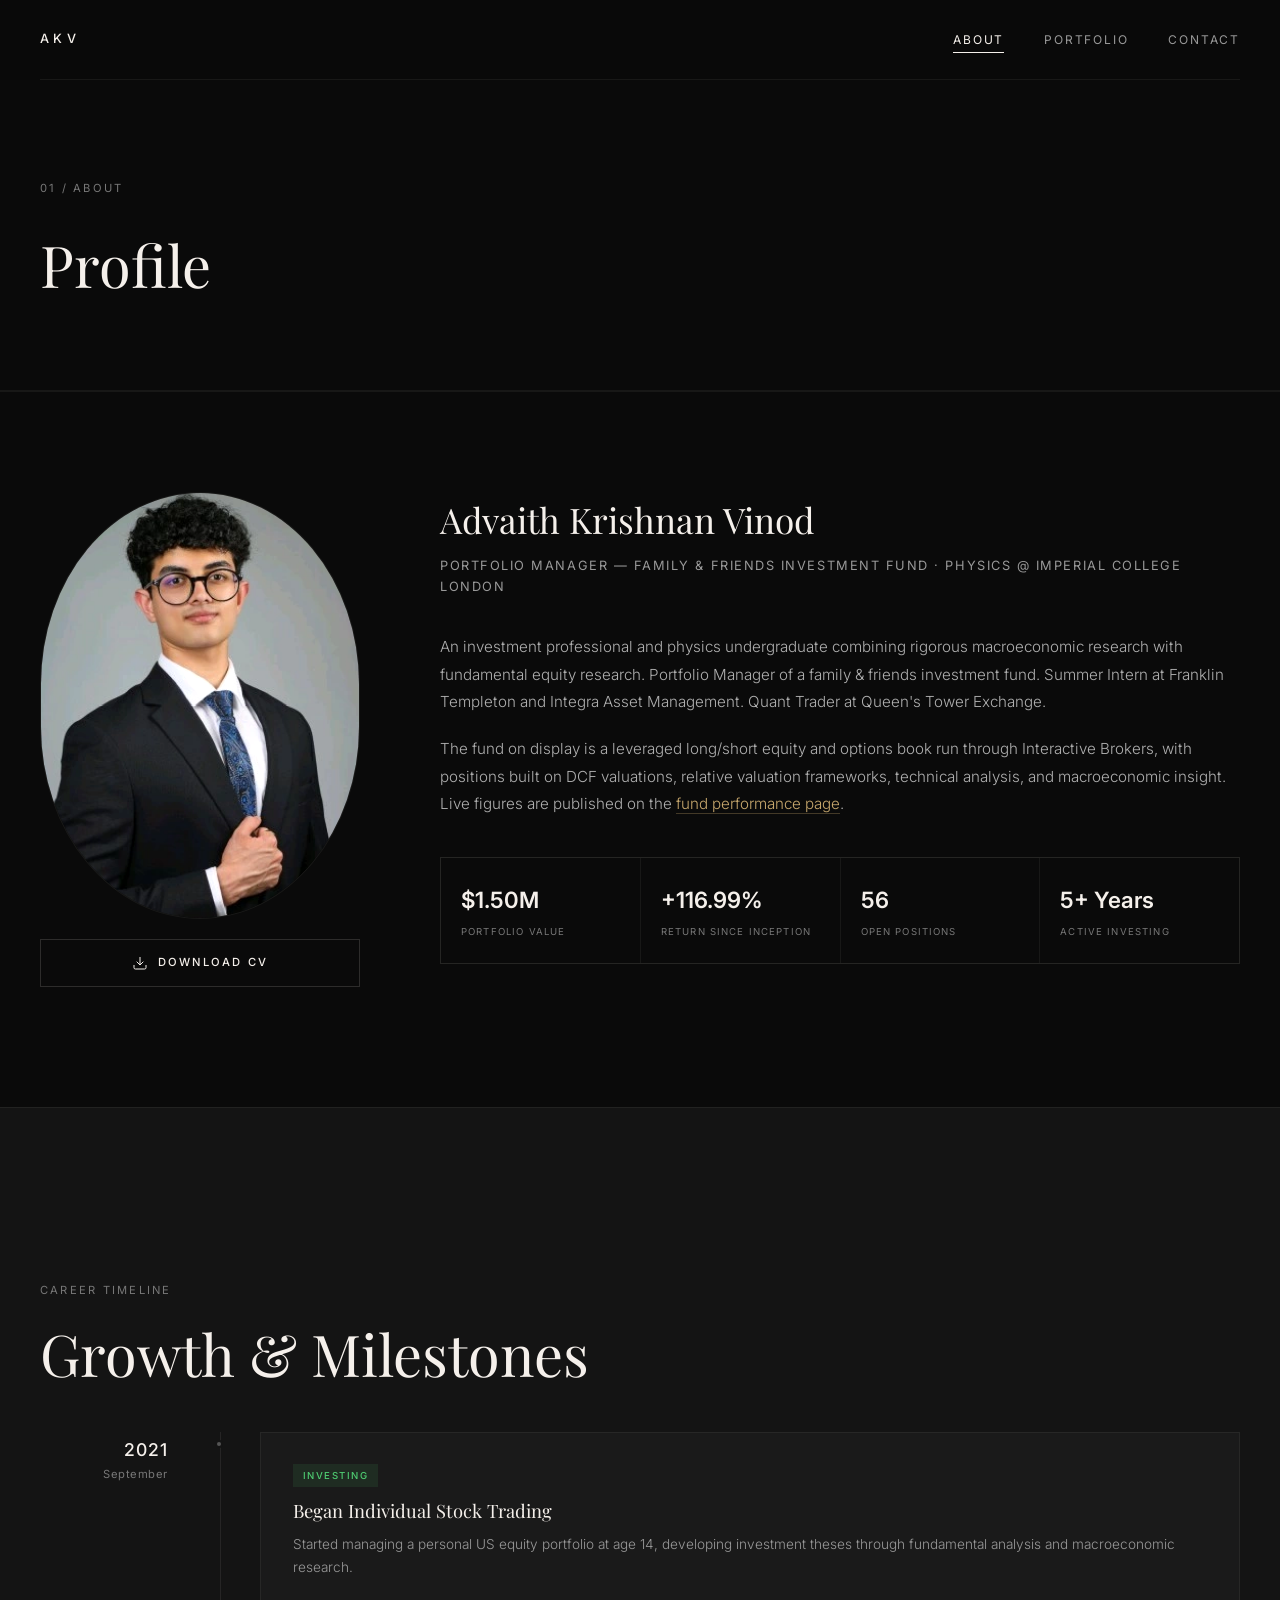
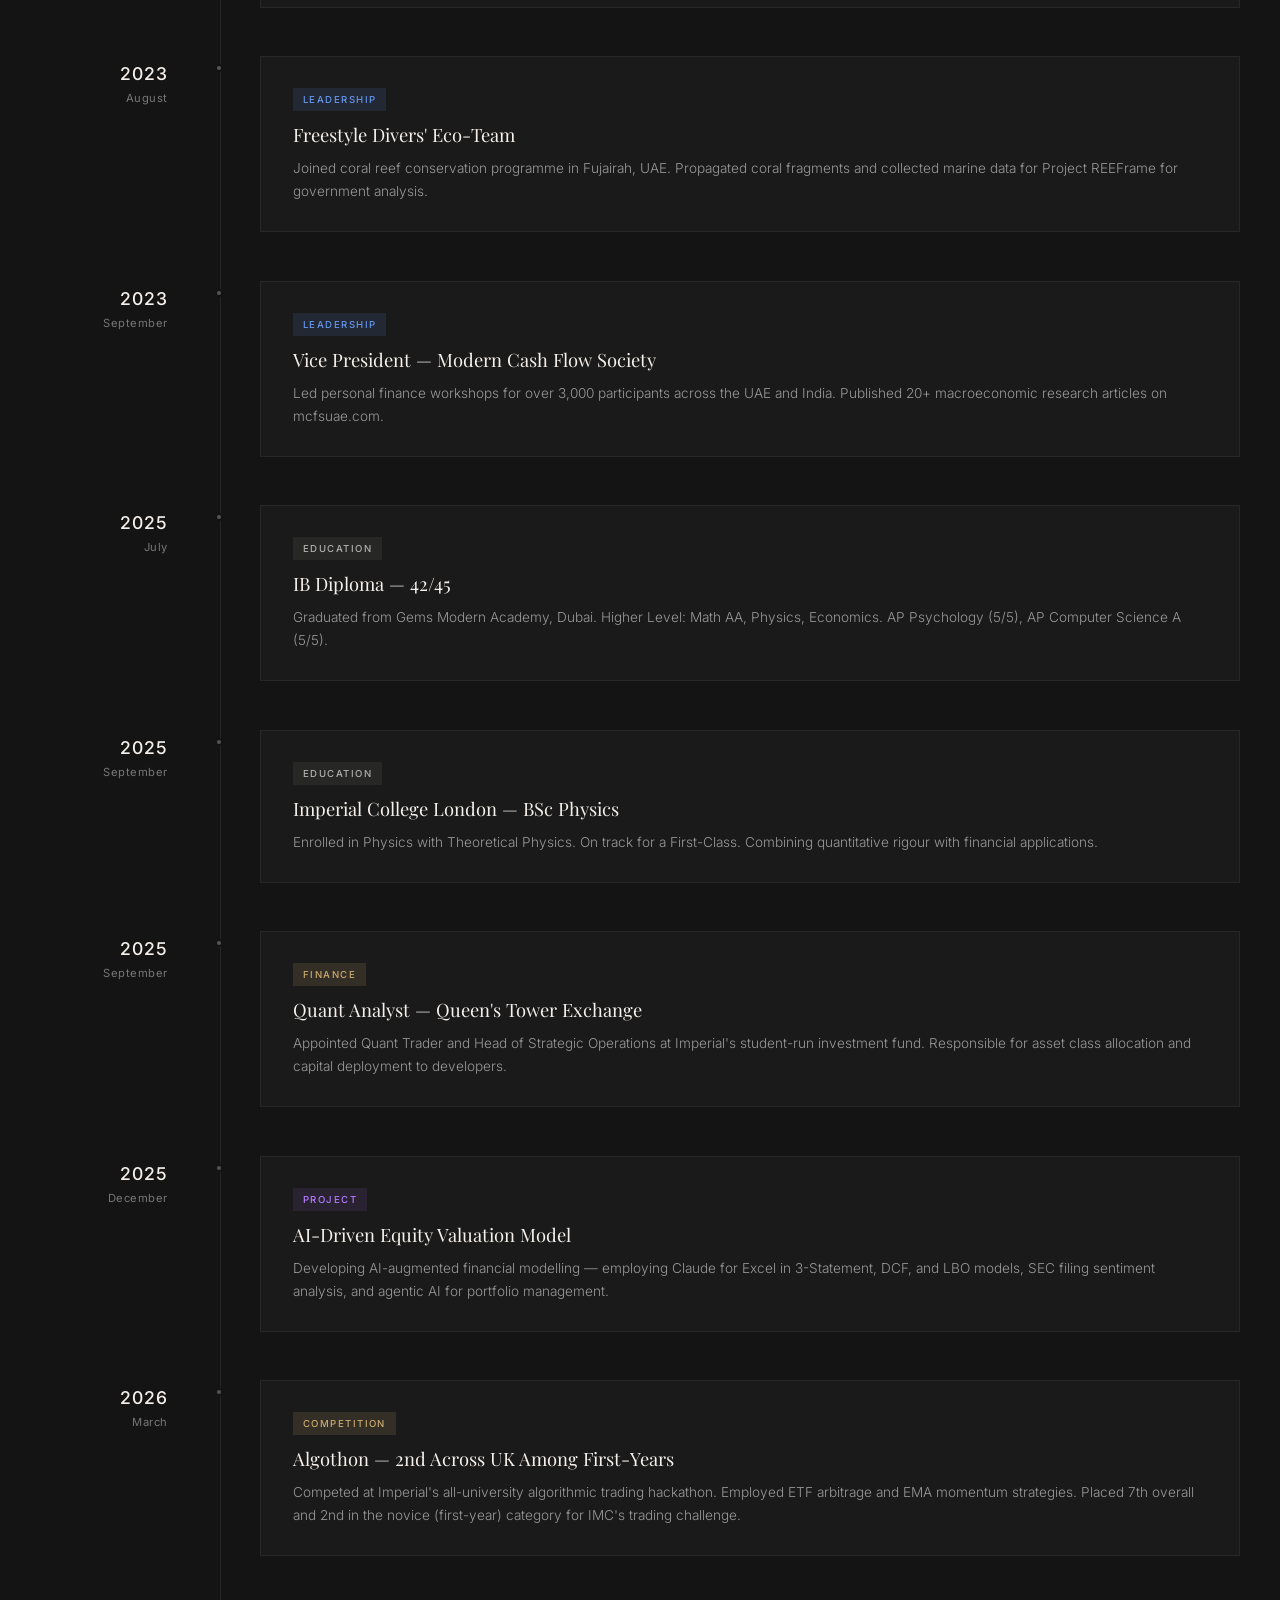
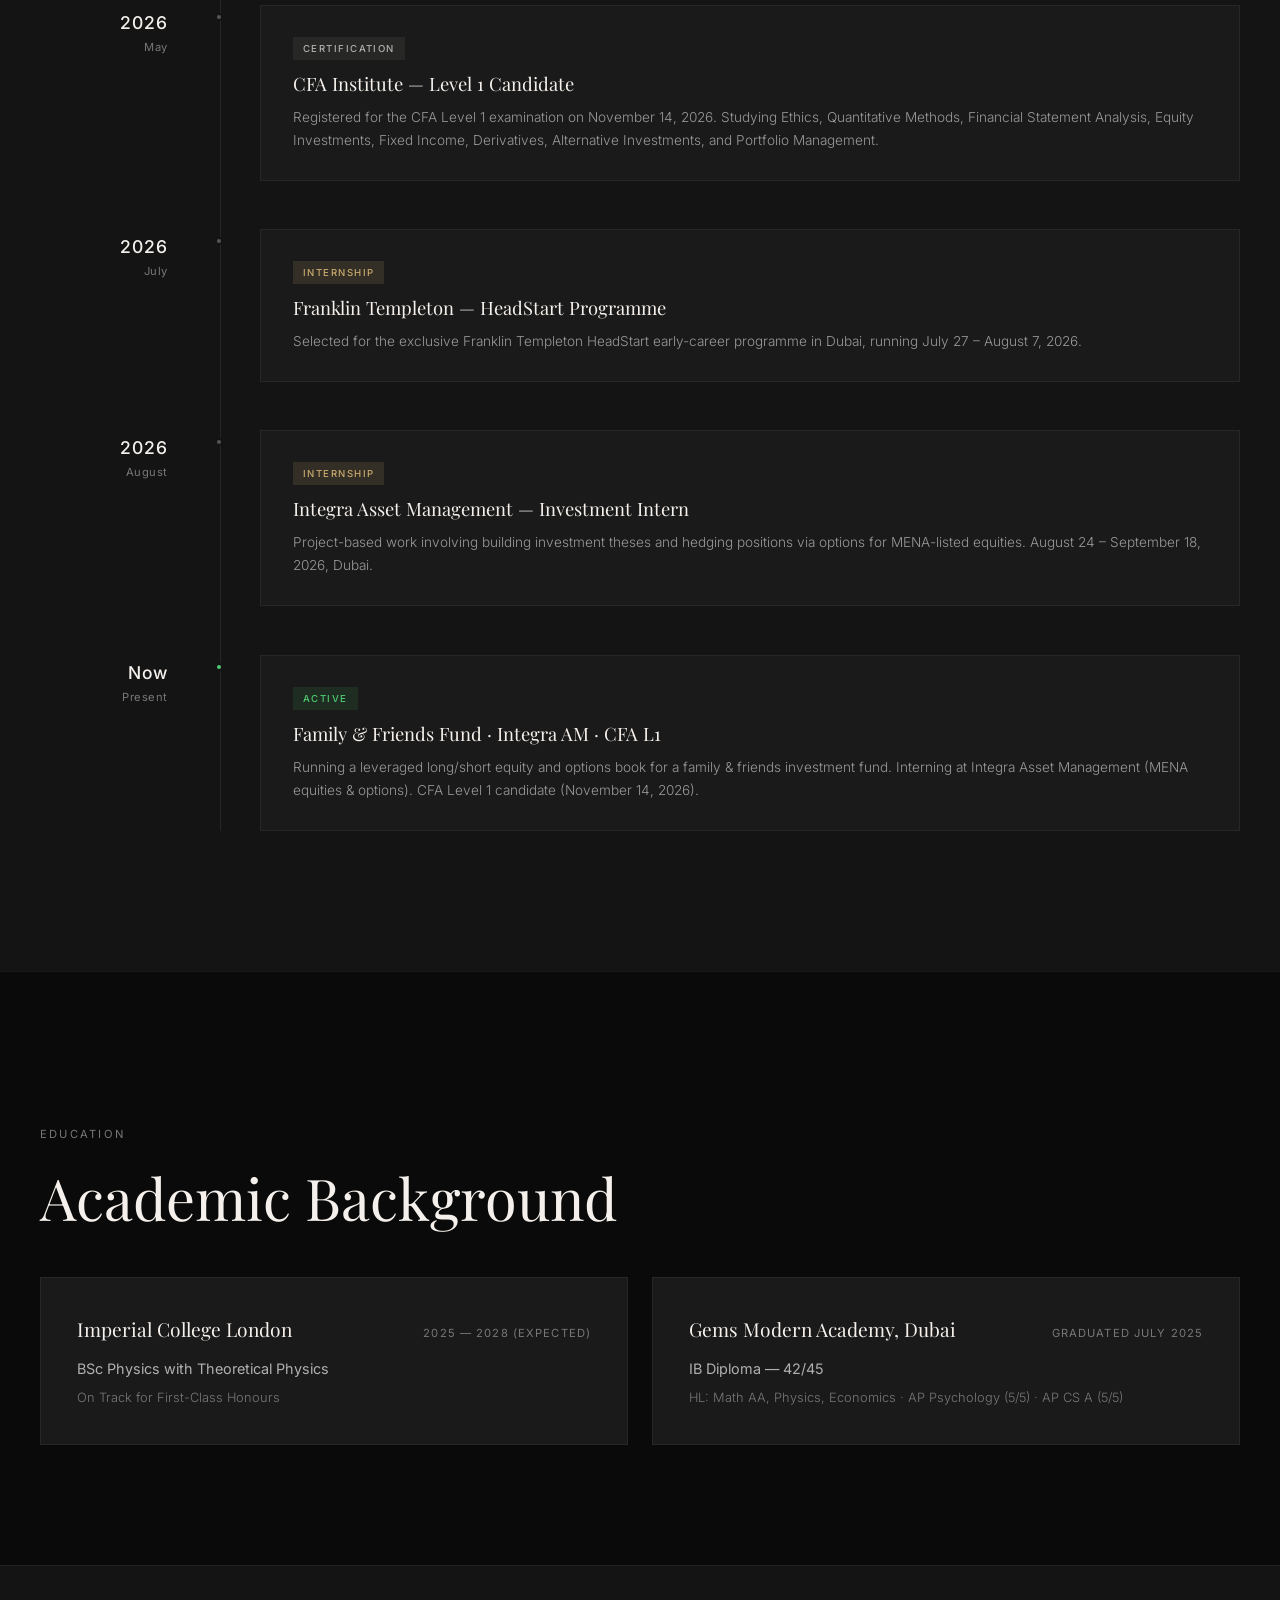
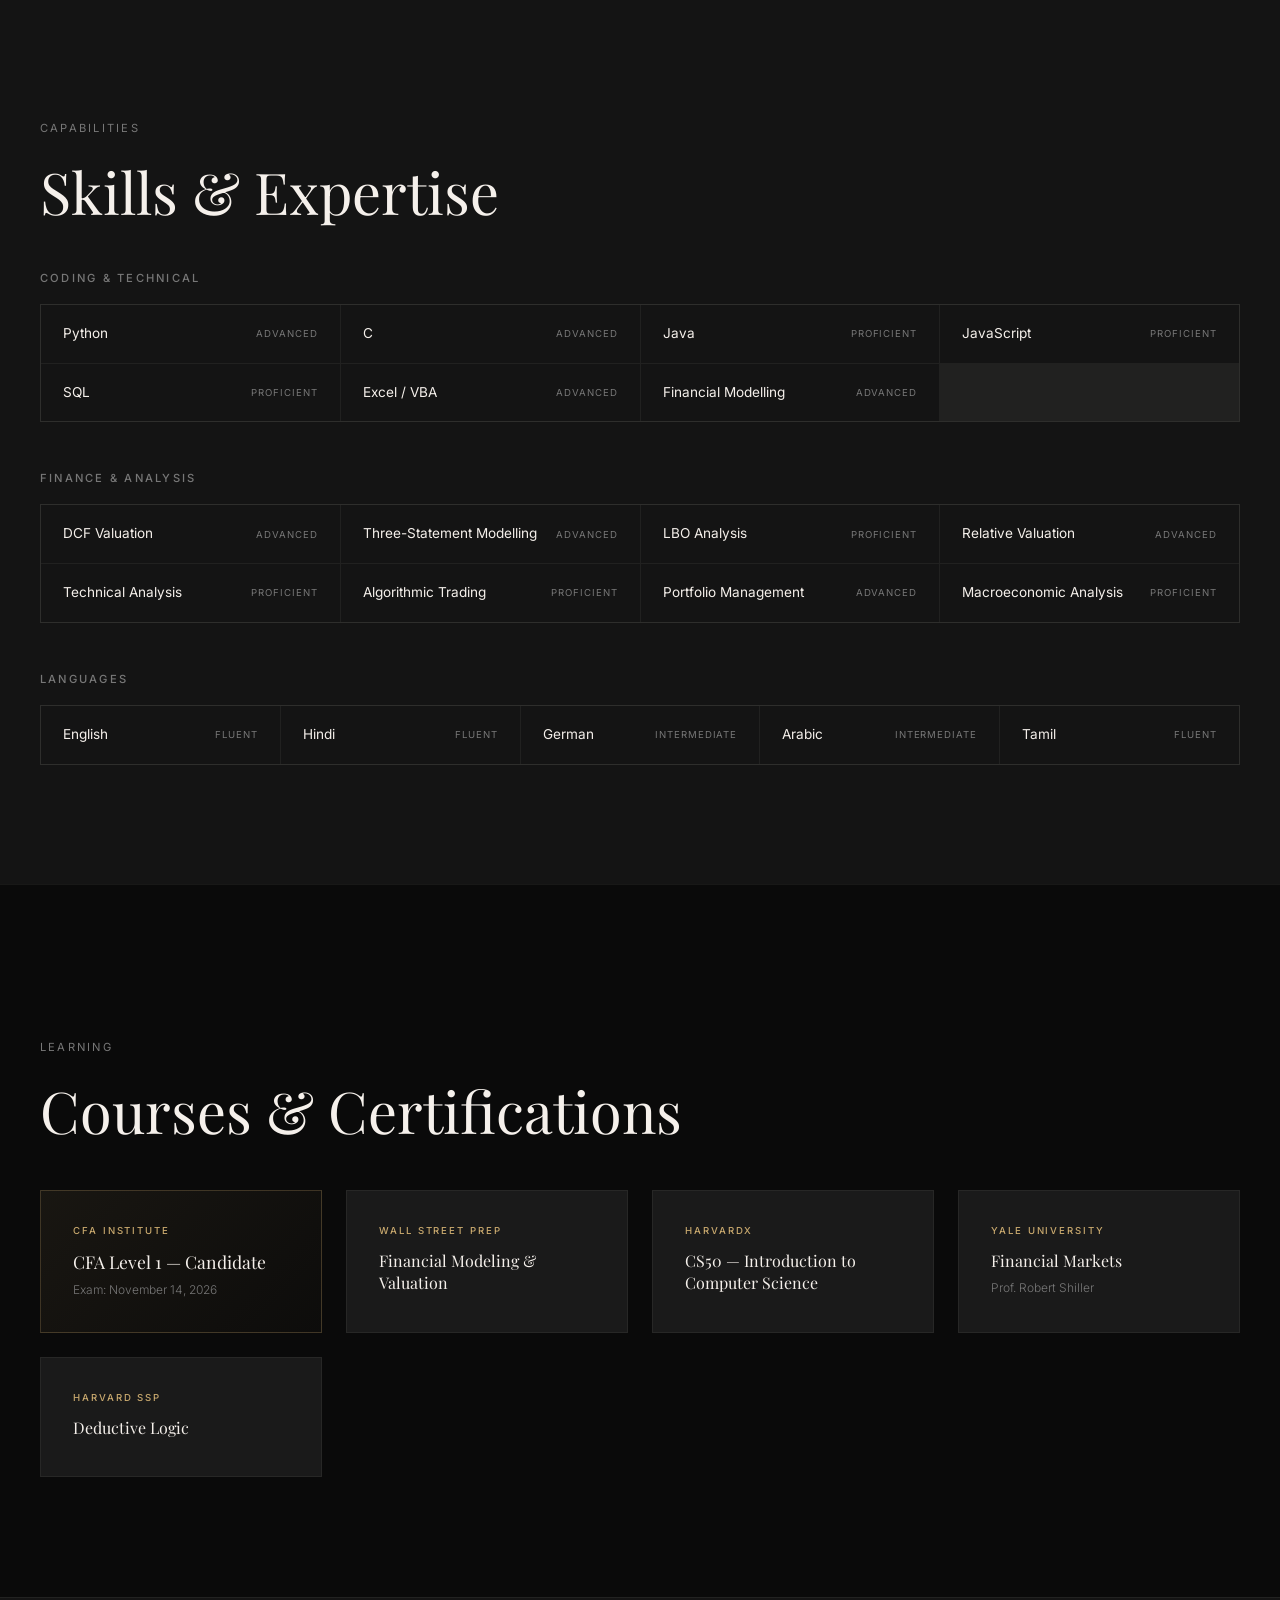
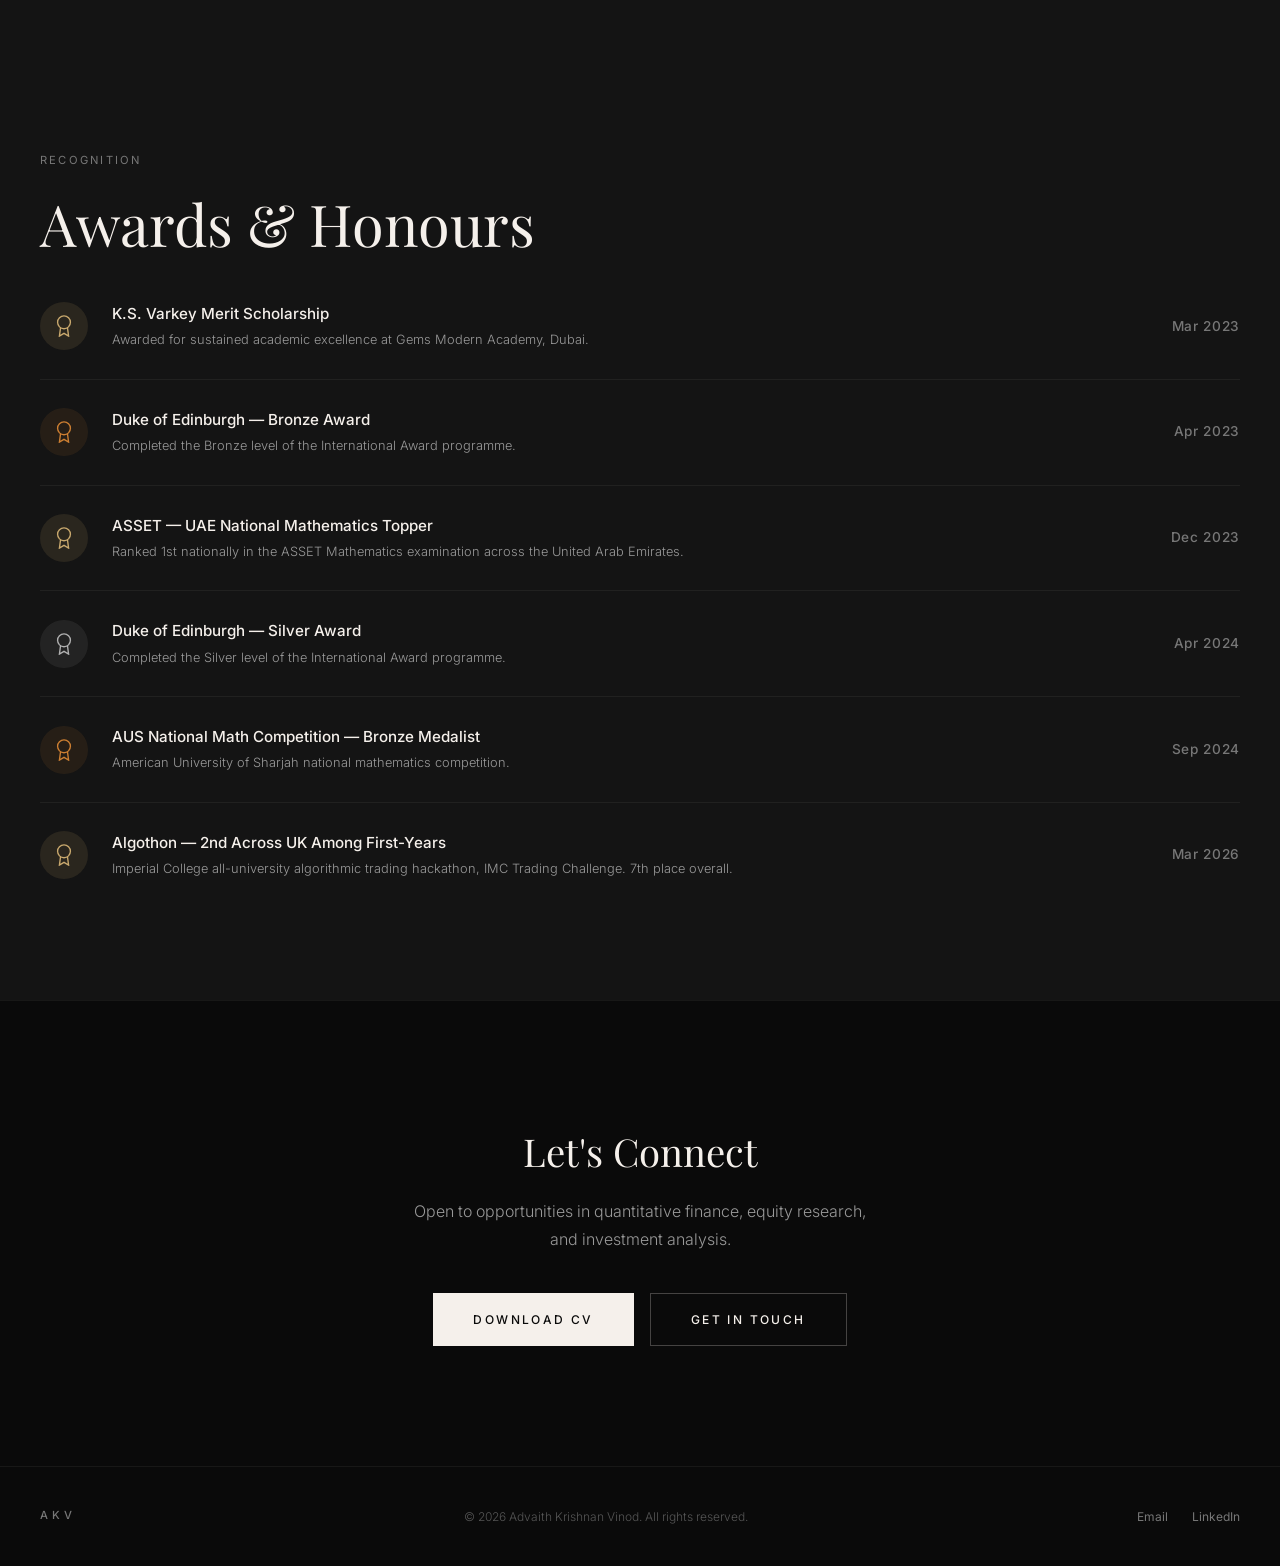
==== commit ec8a44a9: "Correct the firm name to Queen's Tower Exchange, drop the hero eyebrow The homepage now opens straig" ====
--- a/pages/about.html
+++ b/pages/about.html
@@ -172,7 +172,7 @@
                     <div class="timeline-dot"></div>
                     <div class="timeline-card">
                         <span class="tl-tag tl-tag-finance">Finance</span>
-                        <h3>QTC Quant Analyst — Queen's Tower Capital</h3>
+                        <h3>Quant Analyst — Queen's Tower Exchange</h3>
                         <p>Appointed Quant Trader and Head of Strategic Operations at Imperial's student-run investment fund. Responsible for asset class allocation and capital deployment to developers.</p>
                     </div>
                 </div>
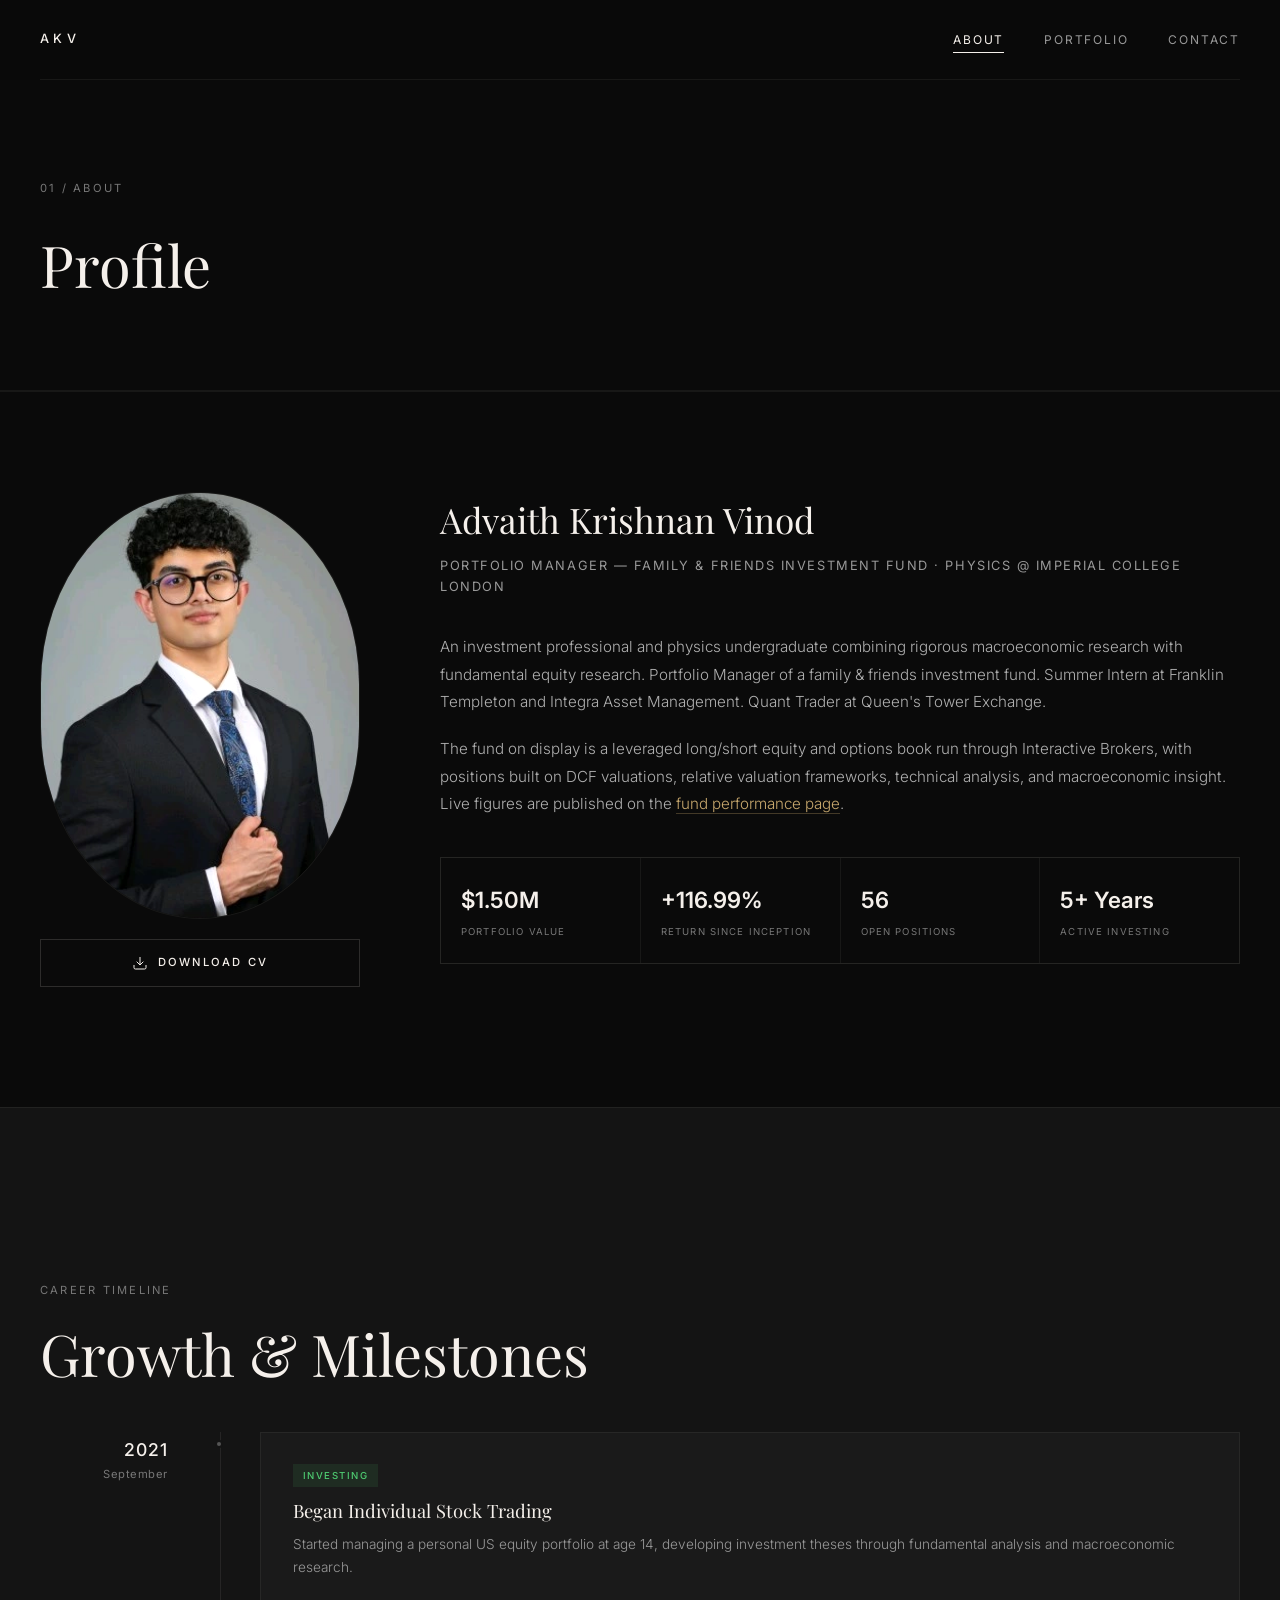
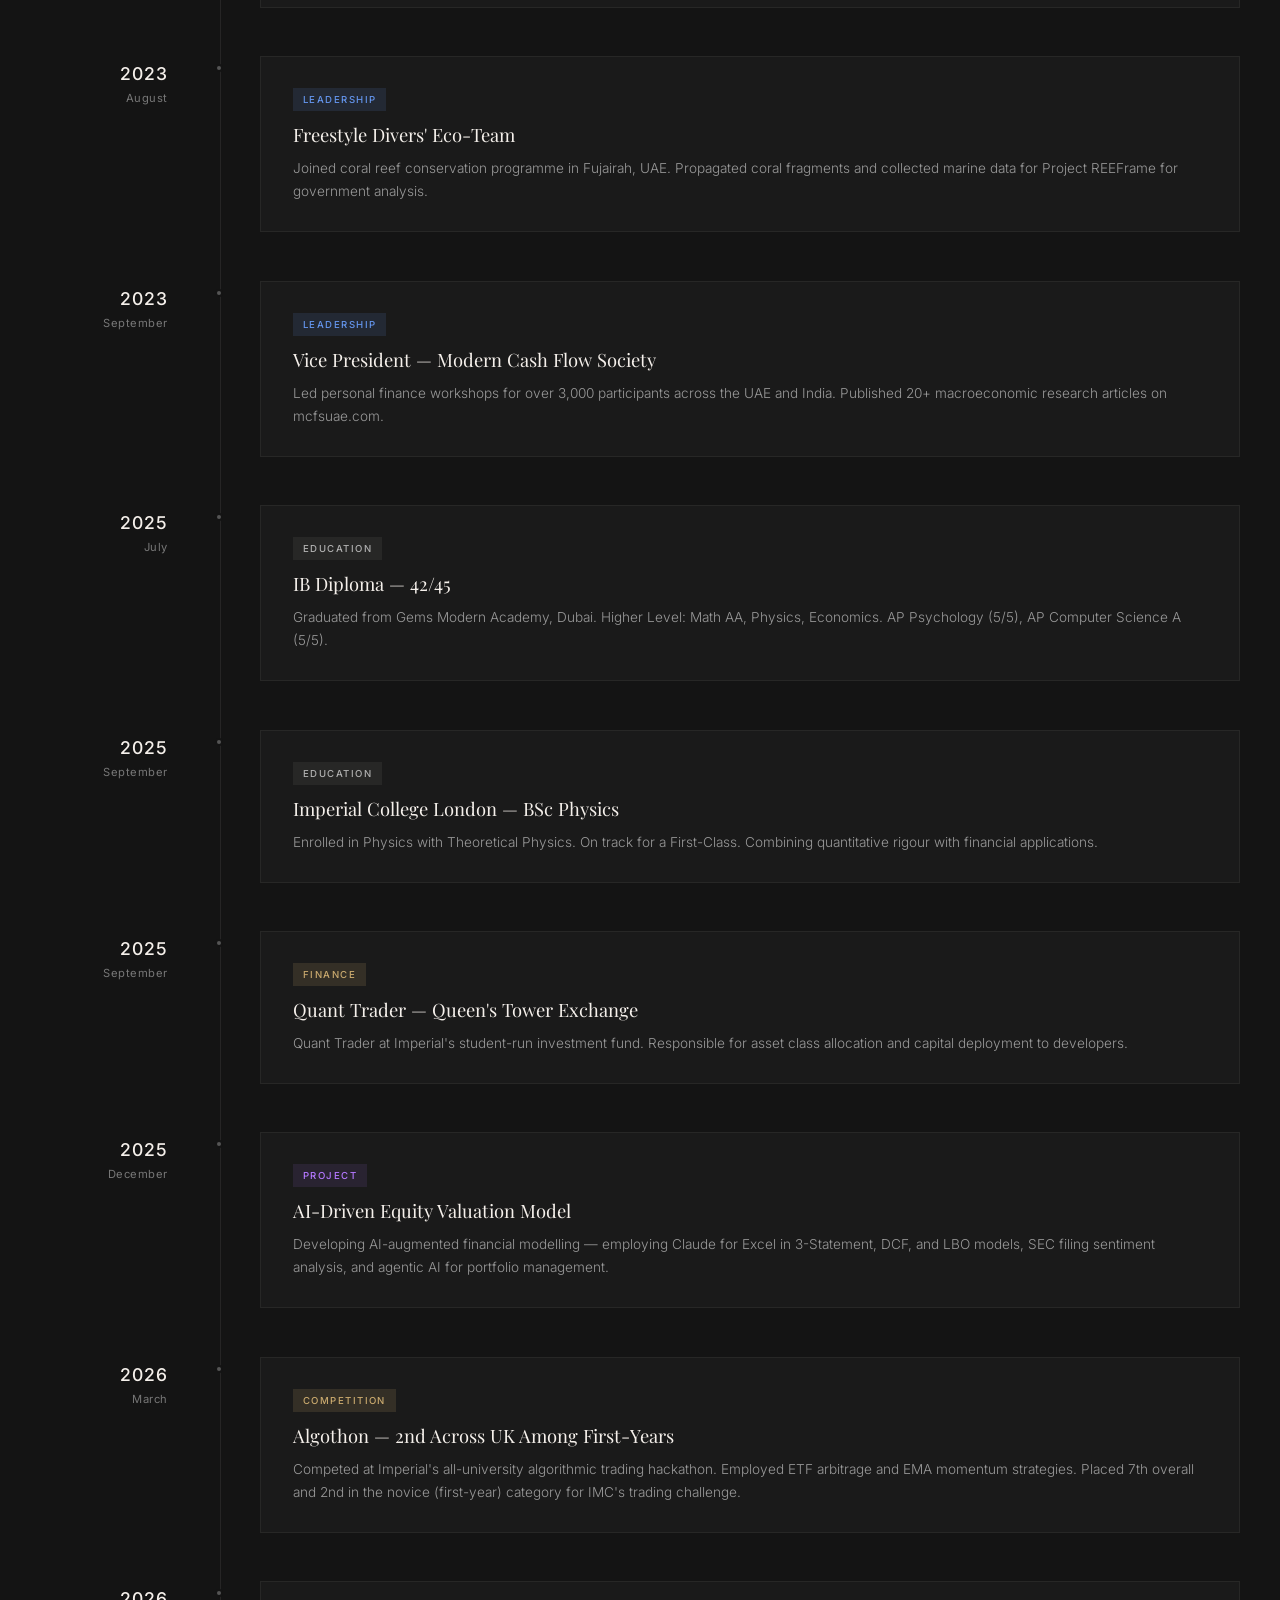
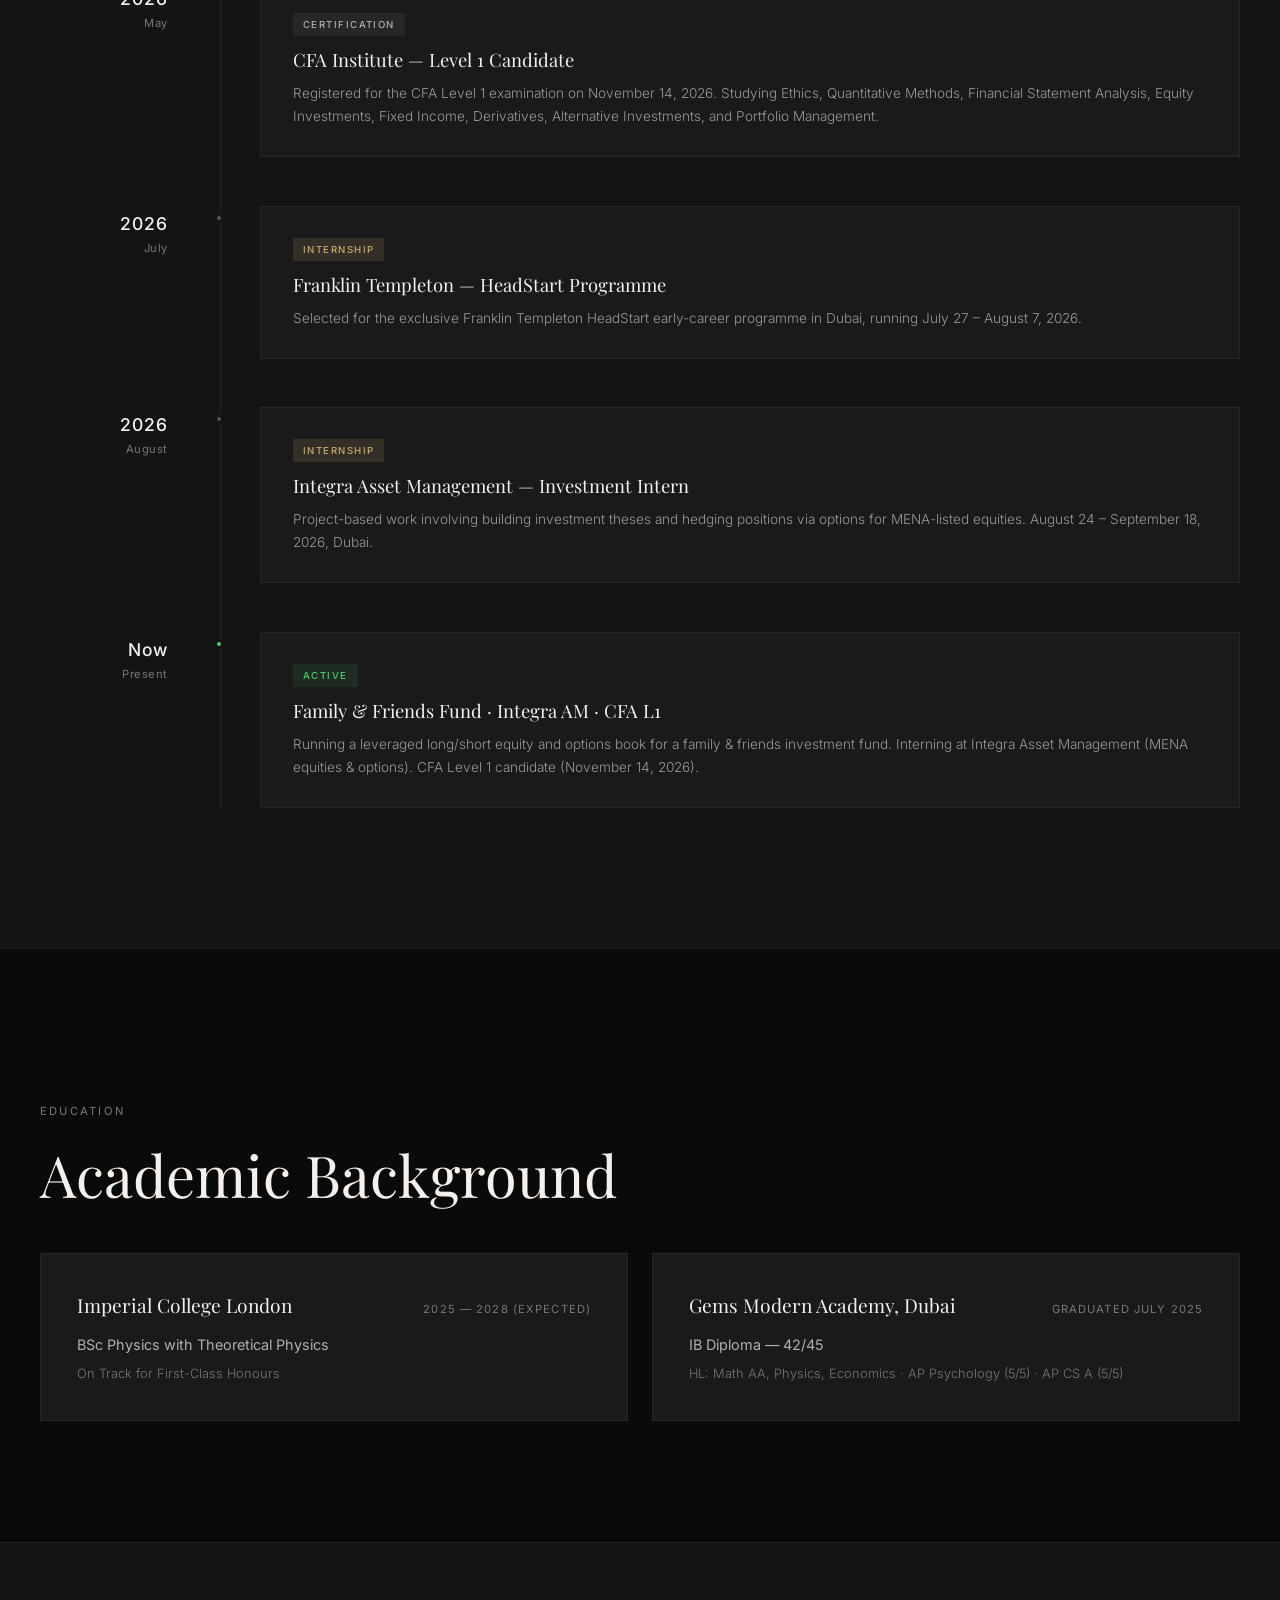
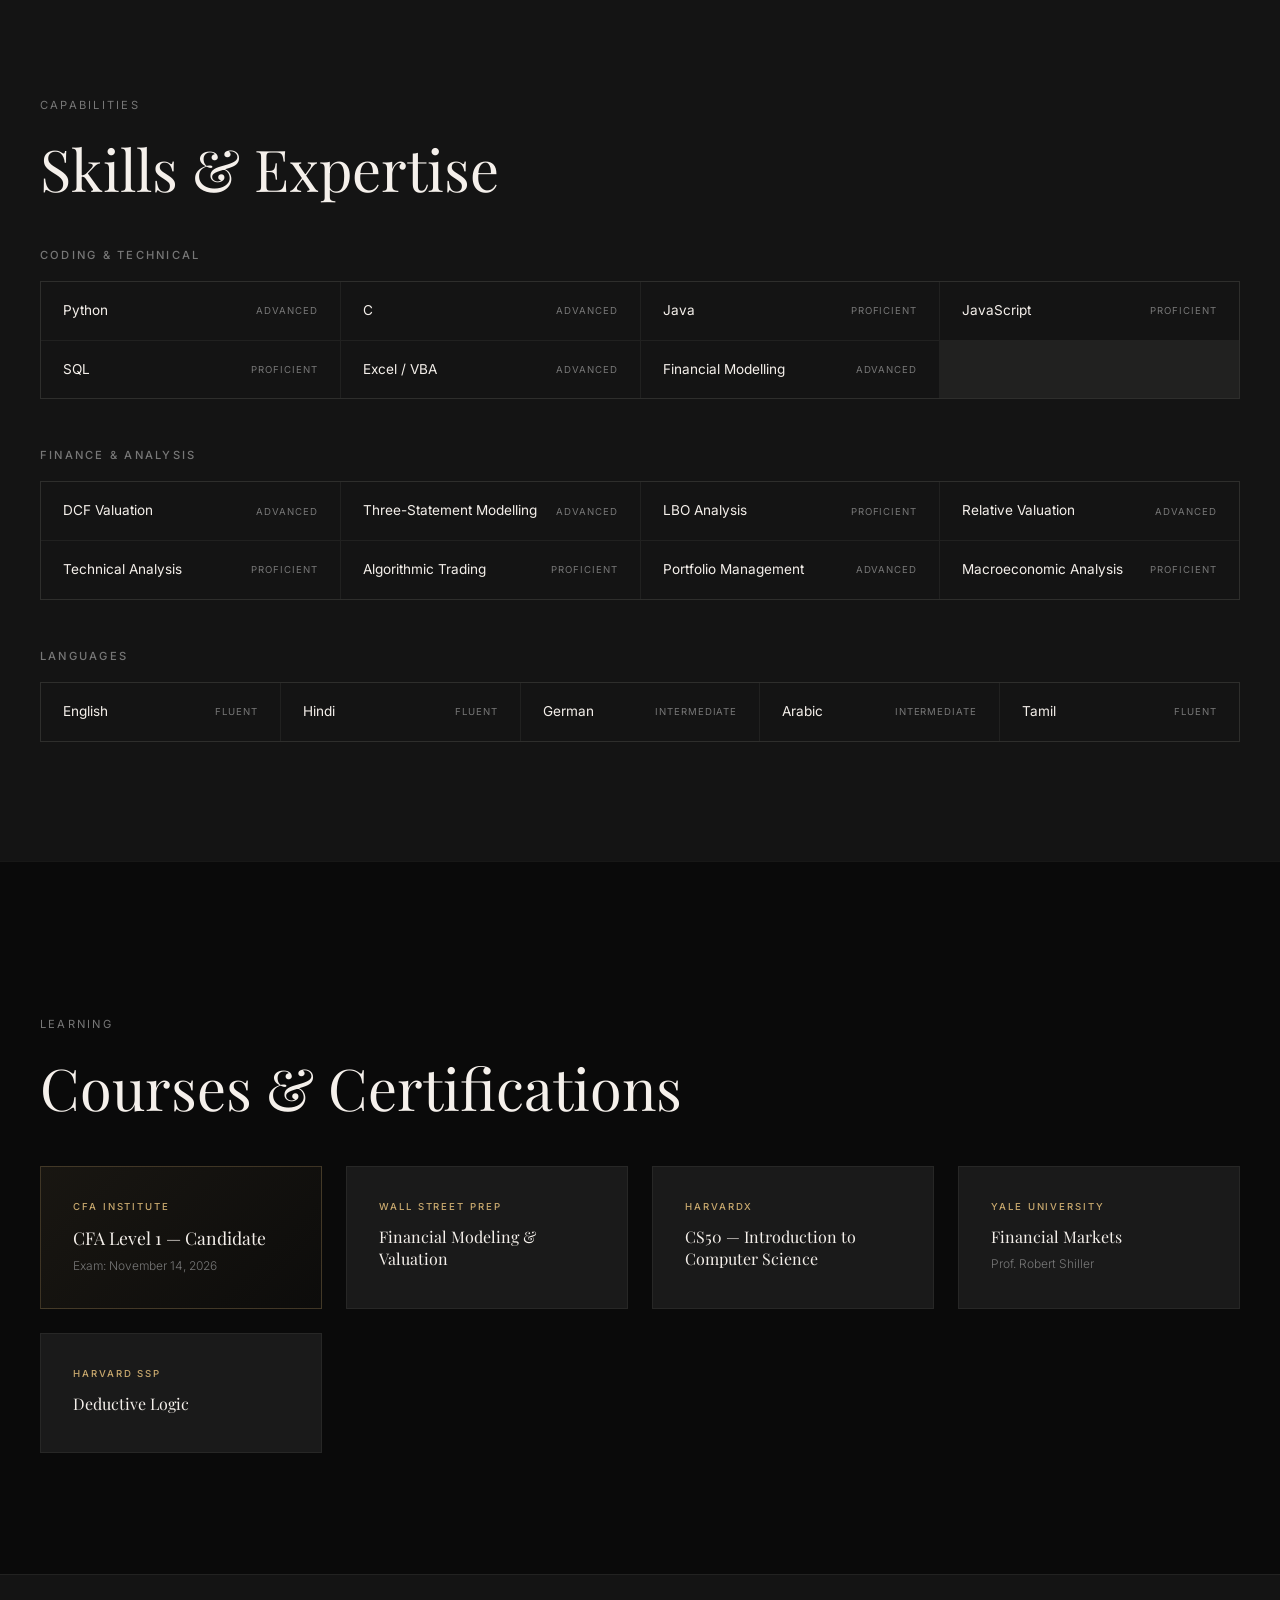
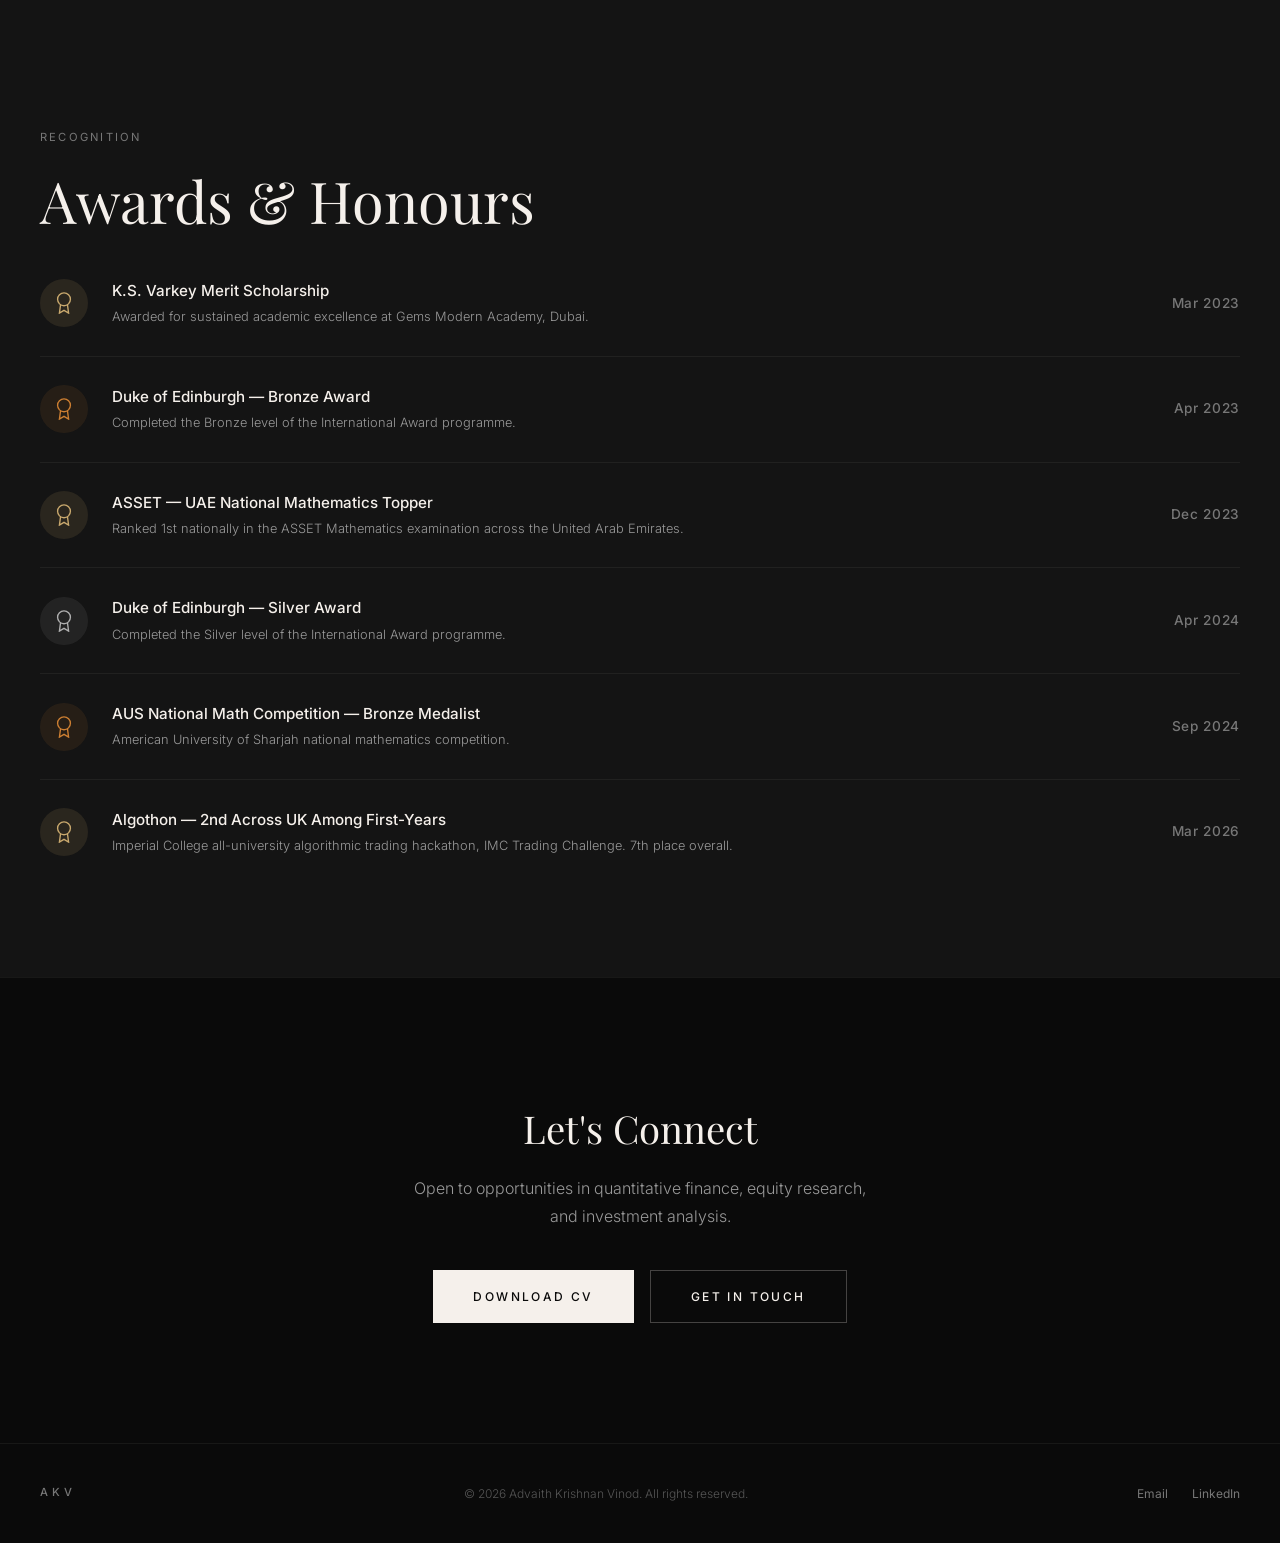
==== commit df98175d: "Trim the Queen's Tower Exchange role to Quant Trader The timeline entry was headed "Quant Analyst" a" ====
--- a/pages/about.html
+++ b/pages/about.html
@@ -172,8 +172,8 @@
                     <div class="timeline-dot"></div>
                     <div class="timeline-card">
                         <span class="tl-tag tl-tag-finance">Finance</span>
-                        <h3>Quant Analyst — Queen's Tower Exchange</h3>
-                        <p>Appointed Quant Trader and Head of Strategic Operations at Imperial's student-run investment fund. Responsible for asset class allocation and capital deployment to developers.</p>
+                        <h3>Quant Trader — Queen's Tower Exchange</h3>
+                        <p>Quant Trader at Imperial's student-run investment fund. Responsible for asset class allocation and capital deployment to developers.</p>
                     </div>
                 </div>
 
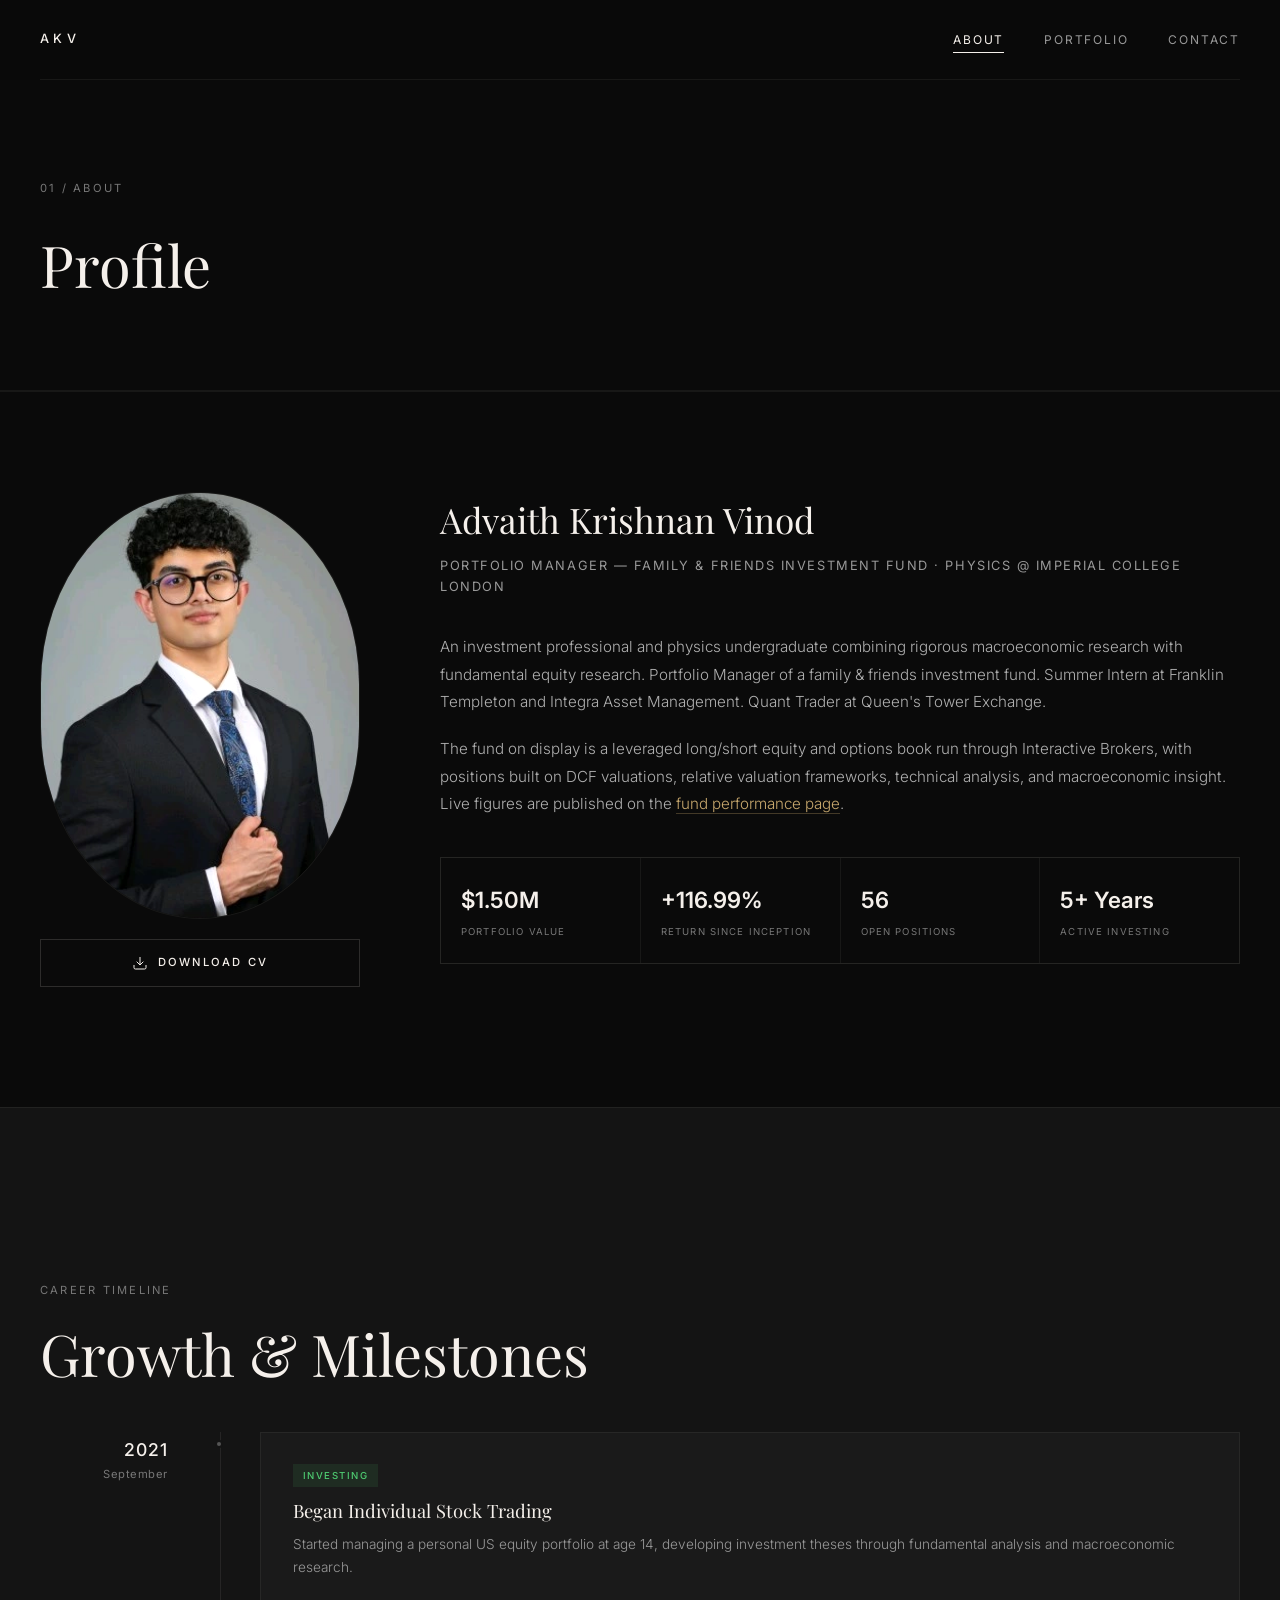
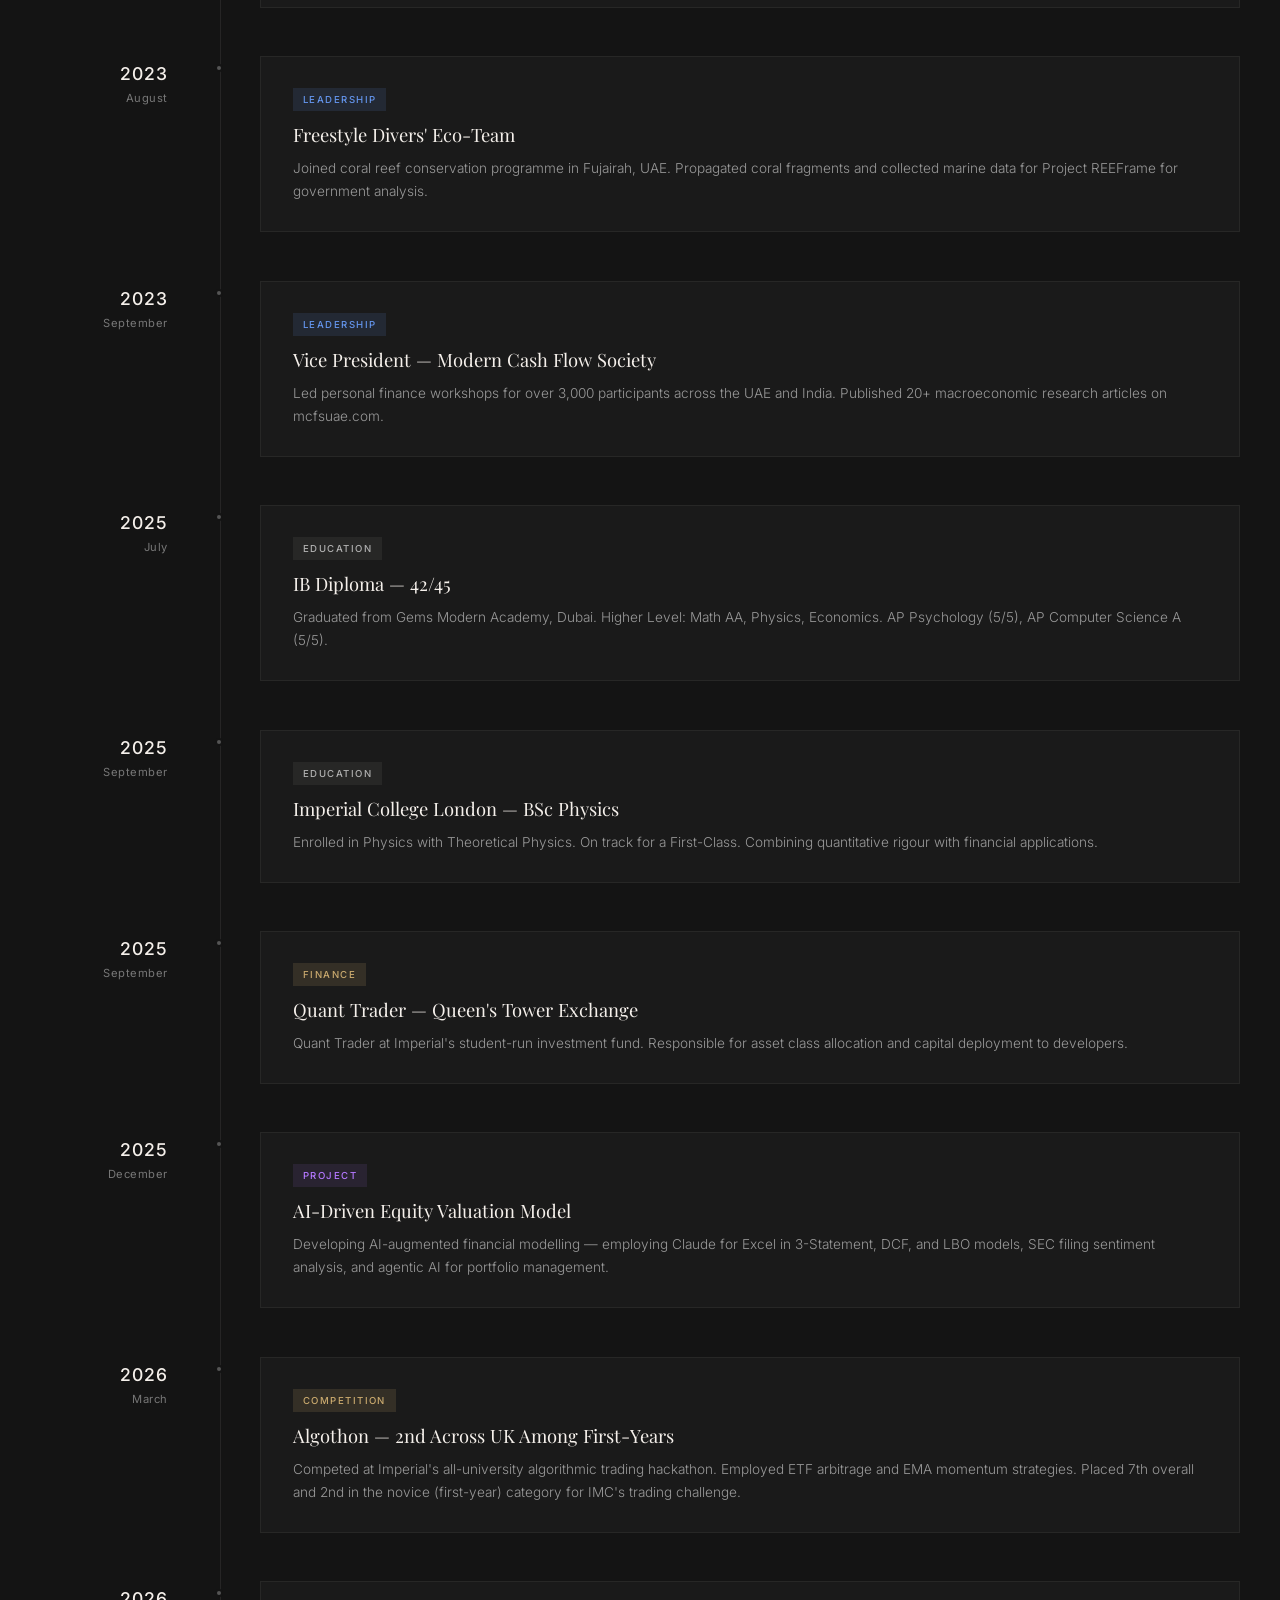
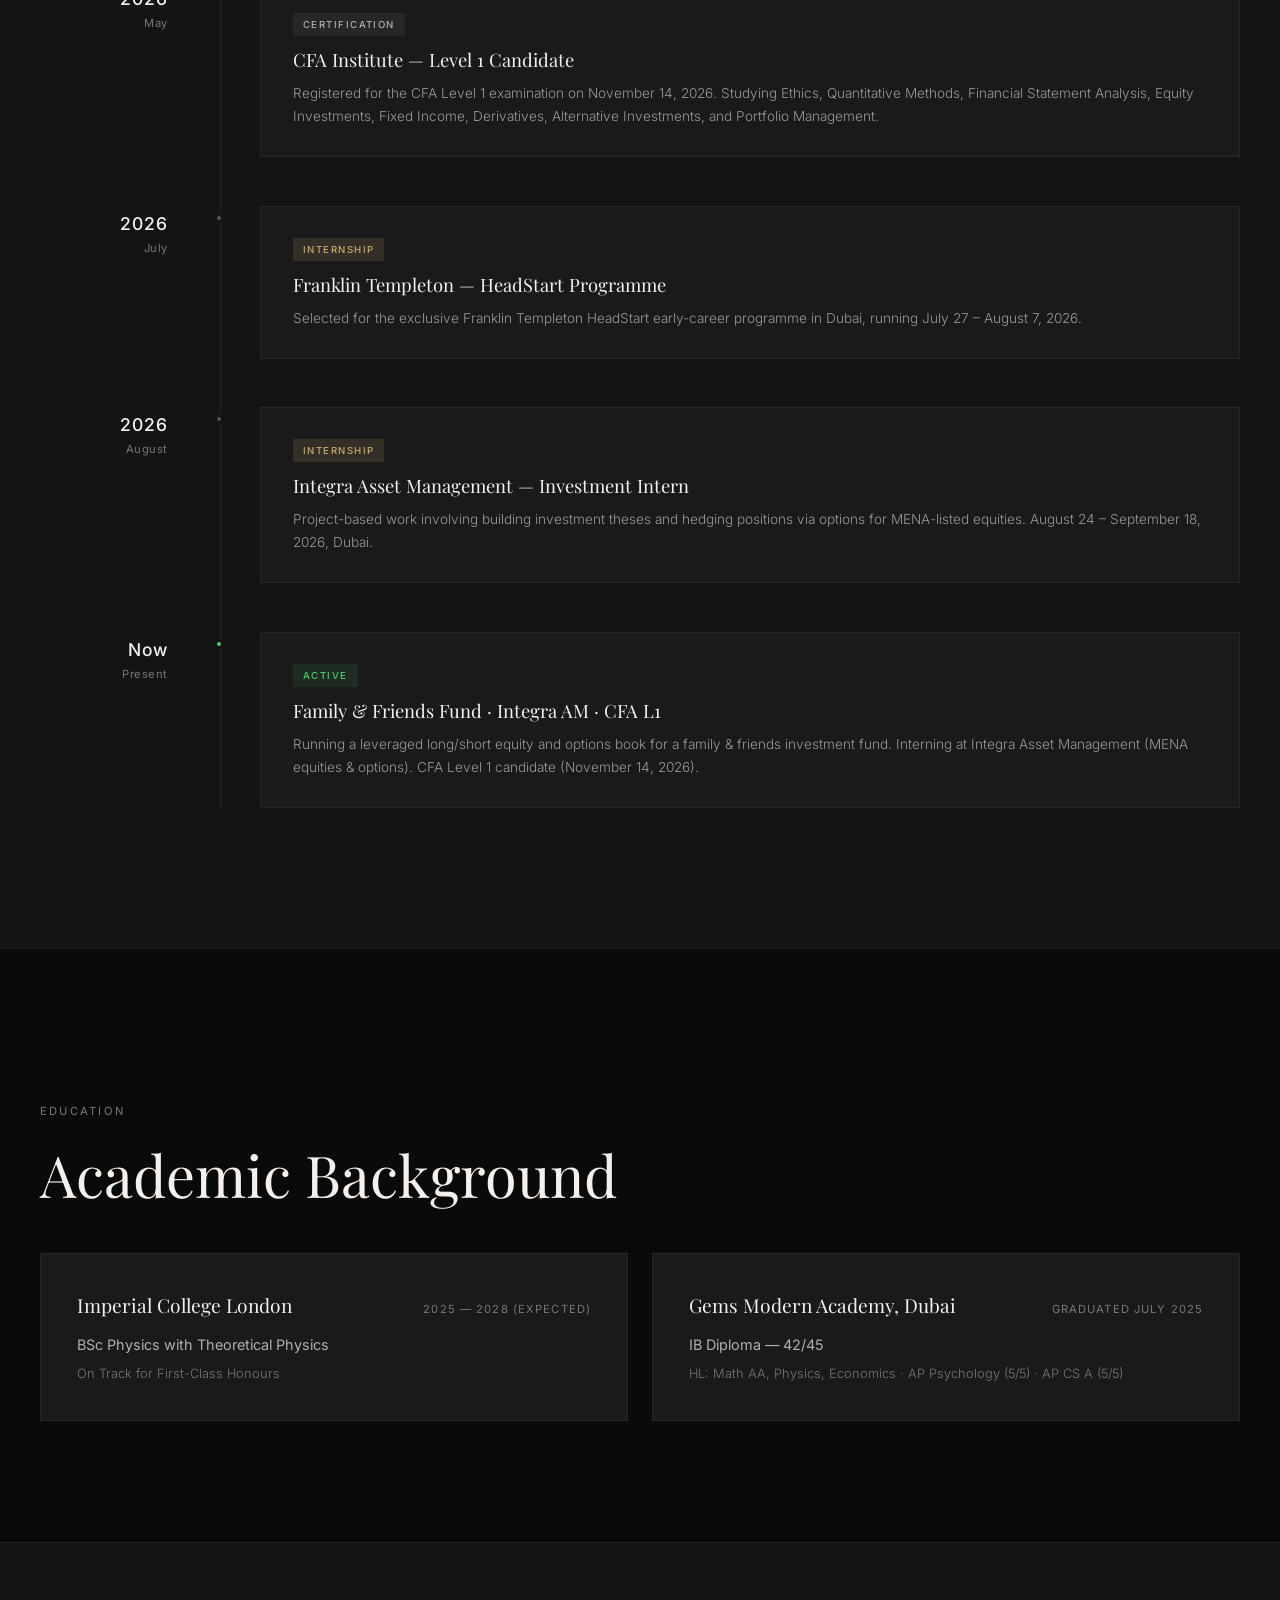
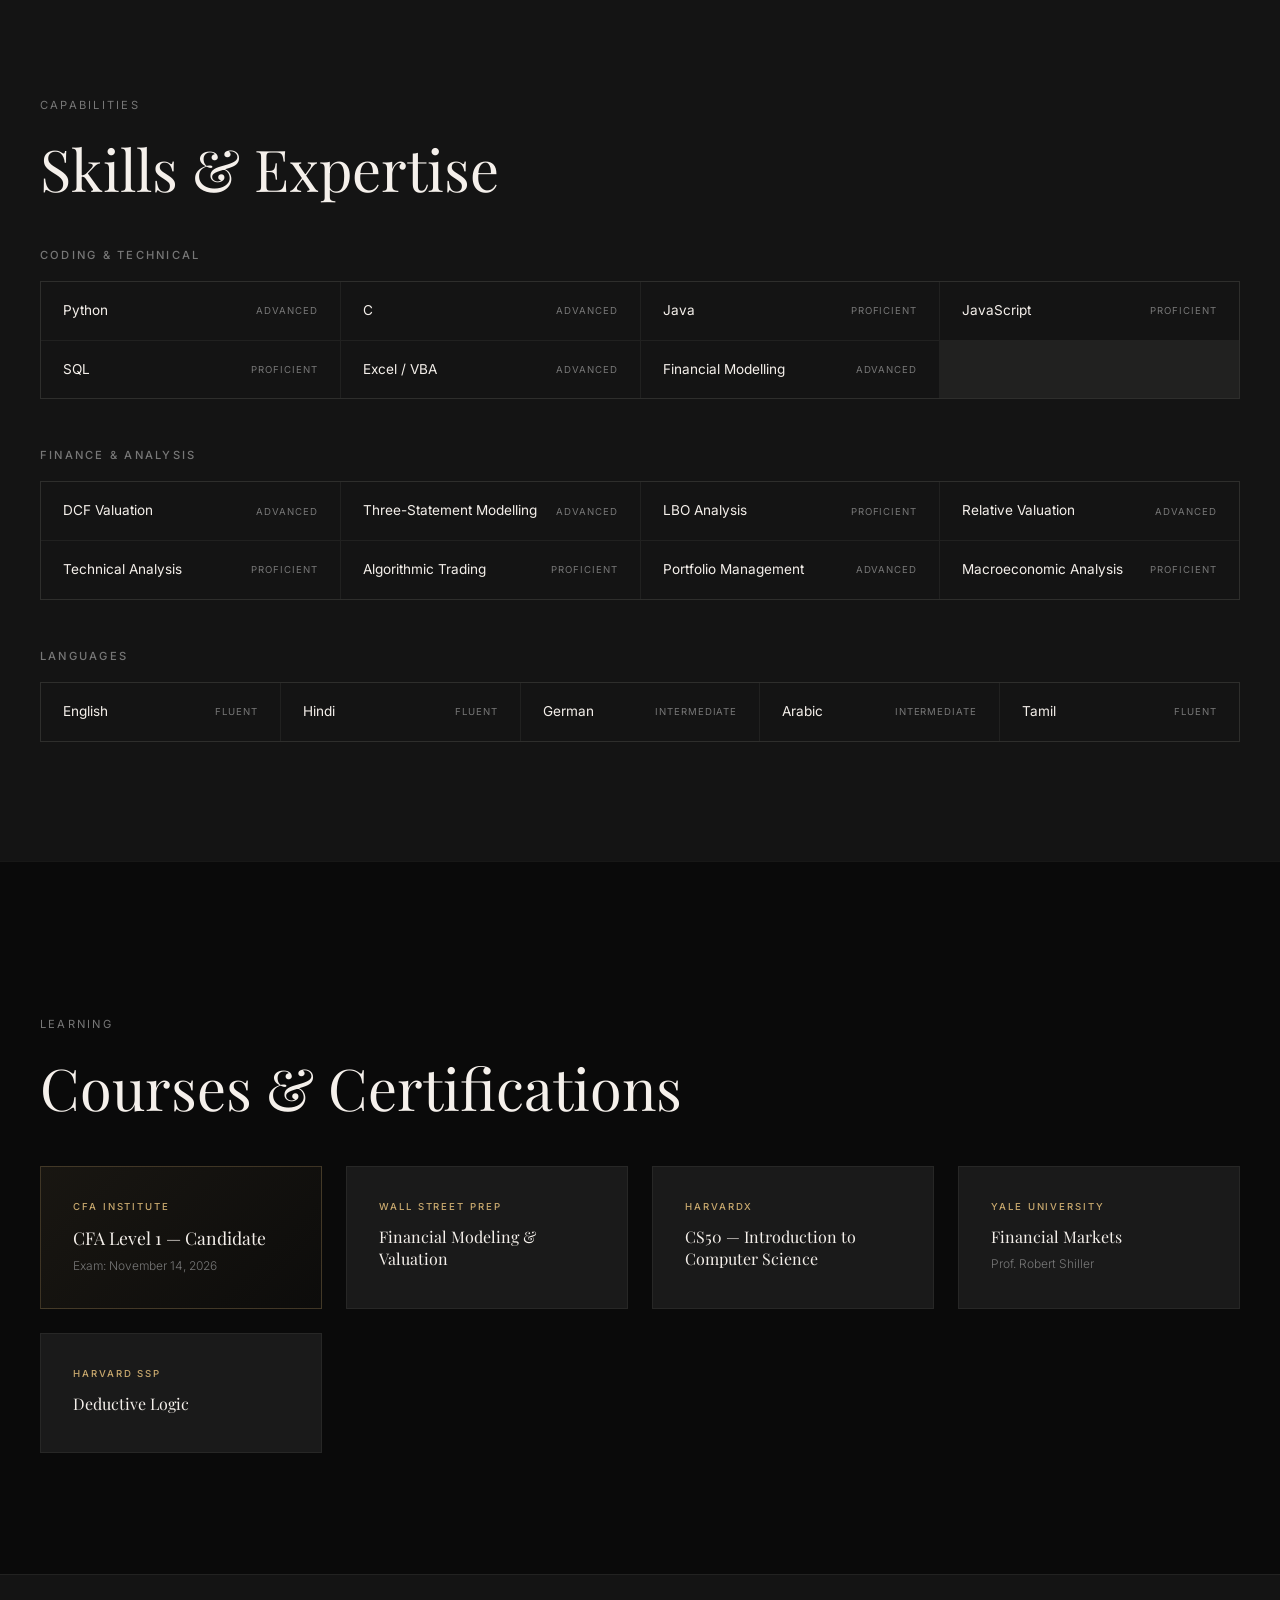
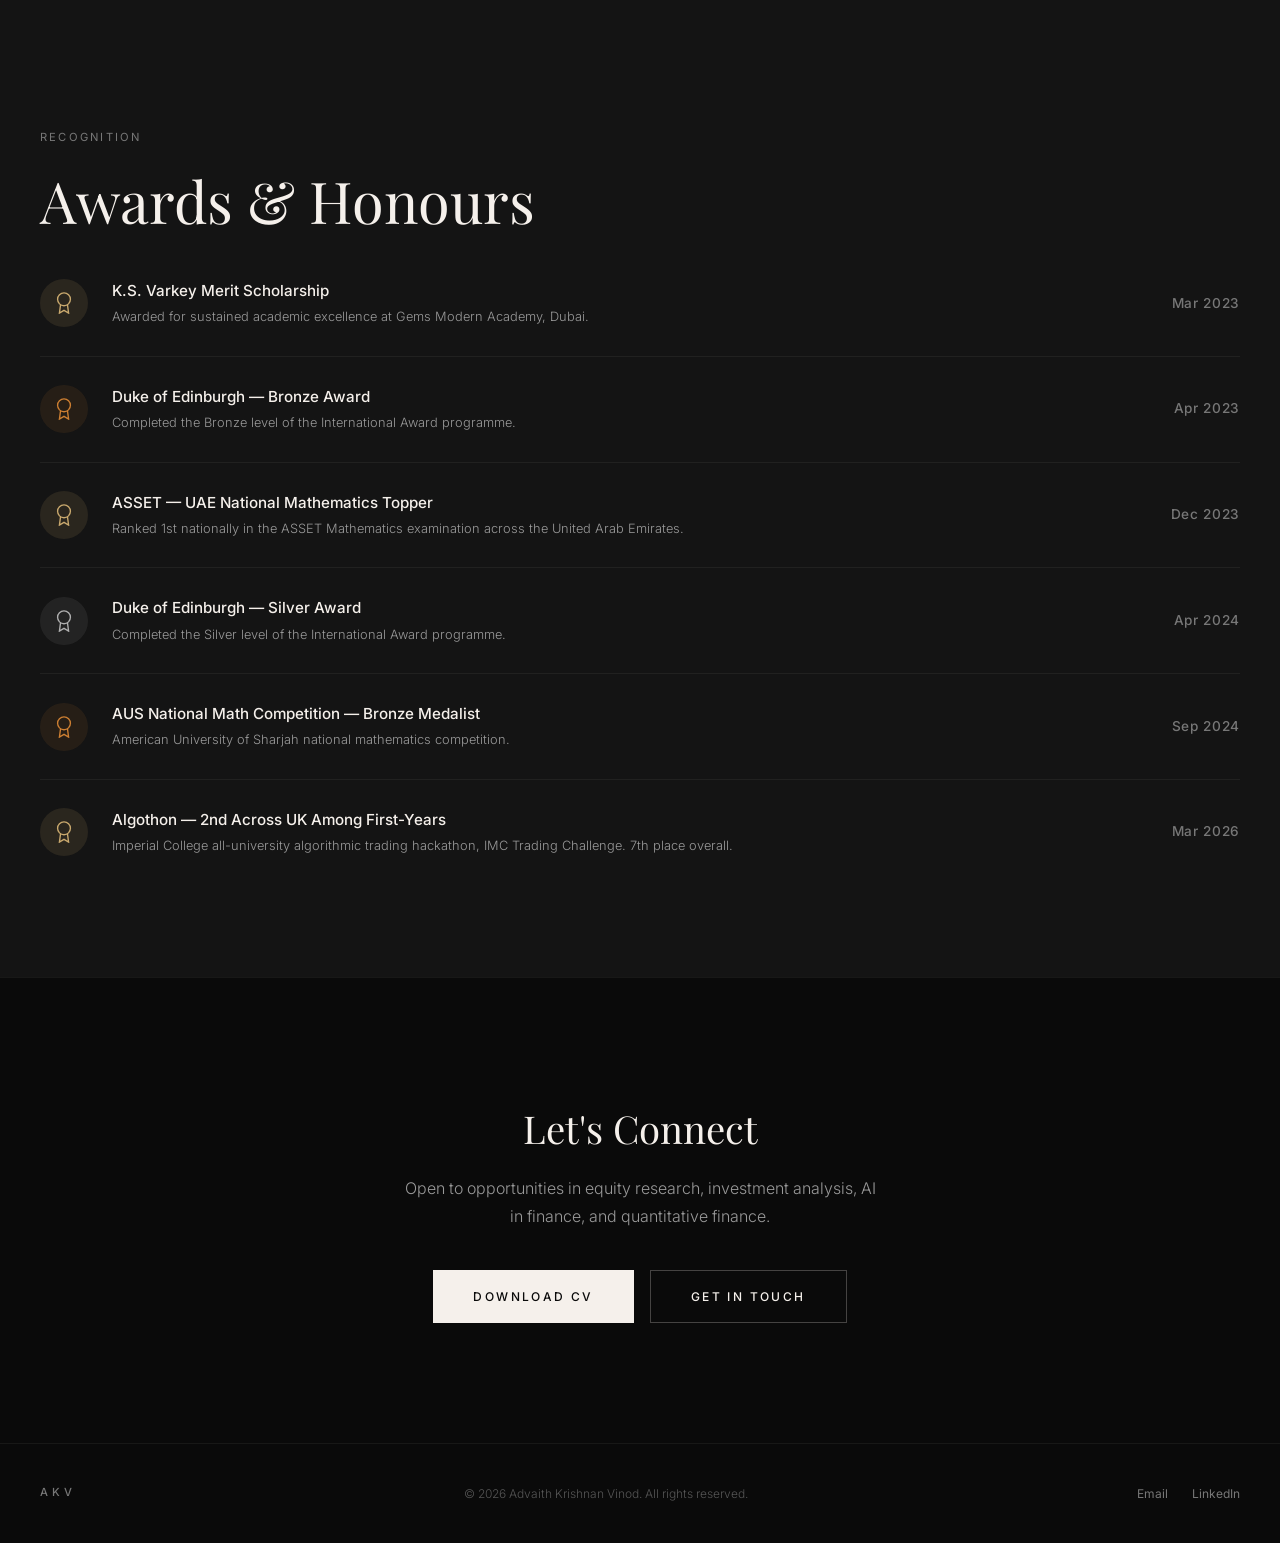
==== commit 5063b880: "Lead with equity research rather than quant on the about and contact pages The about CTA opened with" ====
--- a/pages/about.html
+++ b/pages/about.html
@@ -461,7 +461,7 @@
     <section class="section about-cta-section">
         <div class="container about-cta-inner">
             <h2 class="about-cta-title">Let's Connect</h2>
-            <p class="about-cta-text">Open to opportunities in quantitative finance, equity research, and investment analysis.</p>
+            <p class="about-cta-text">Open to opportunities in equity research, investment analysis, AI in finance, and quantitative finance.</p>
             <div class="about-cta-buttons">
                 <a href="../CV - AVK (Summer 27).pdf" class="hero-cta" target="_blank">Download CV</a>
                 <a href="contact.html" class="hero-cta hero-cta-outline">Get in Touch</a>
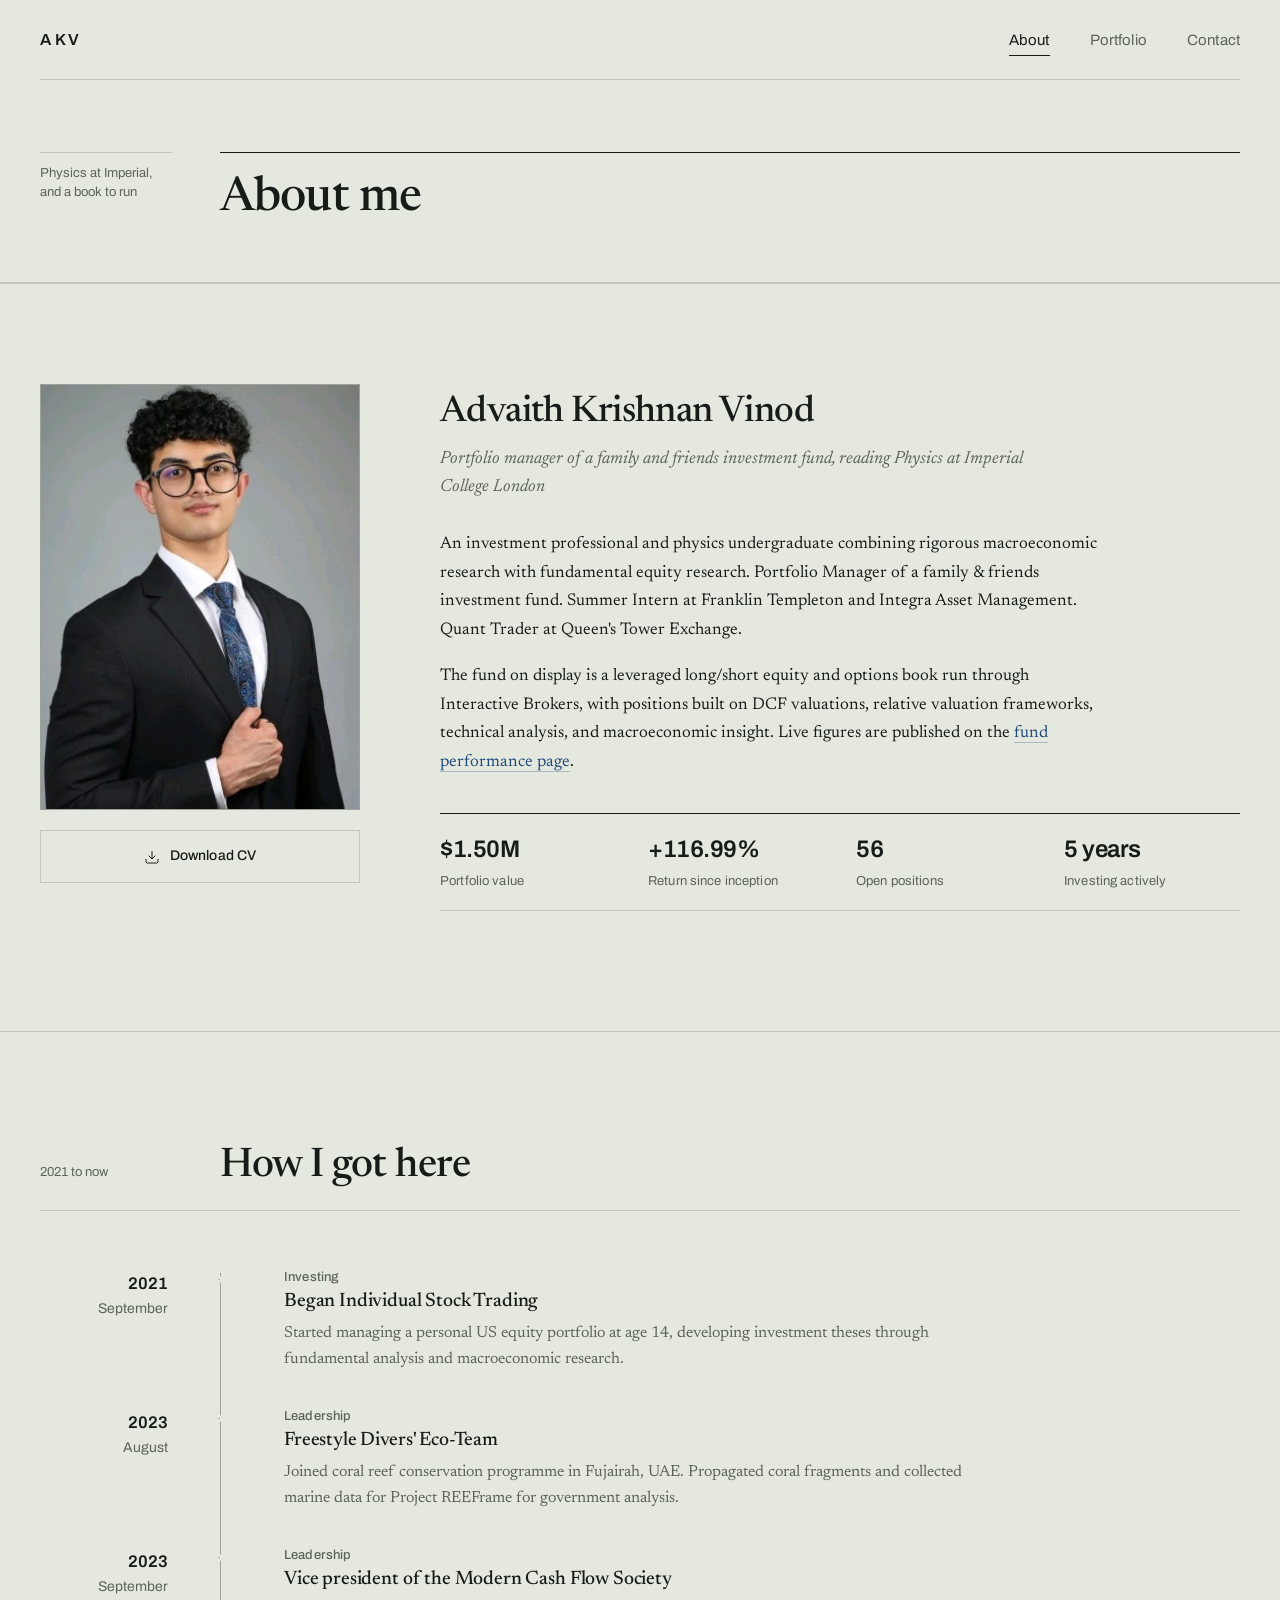
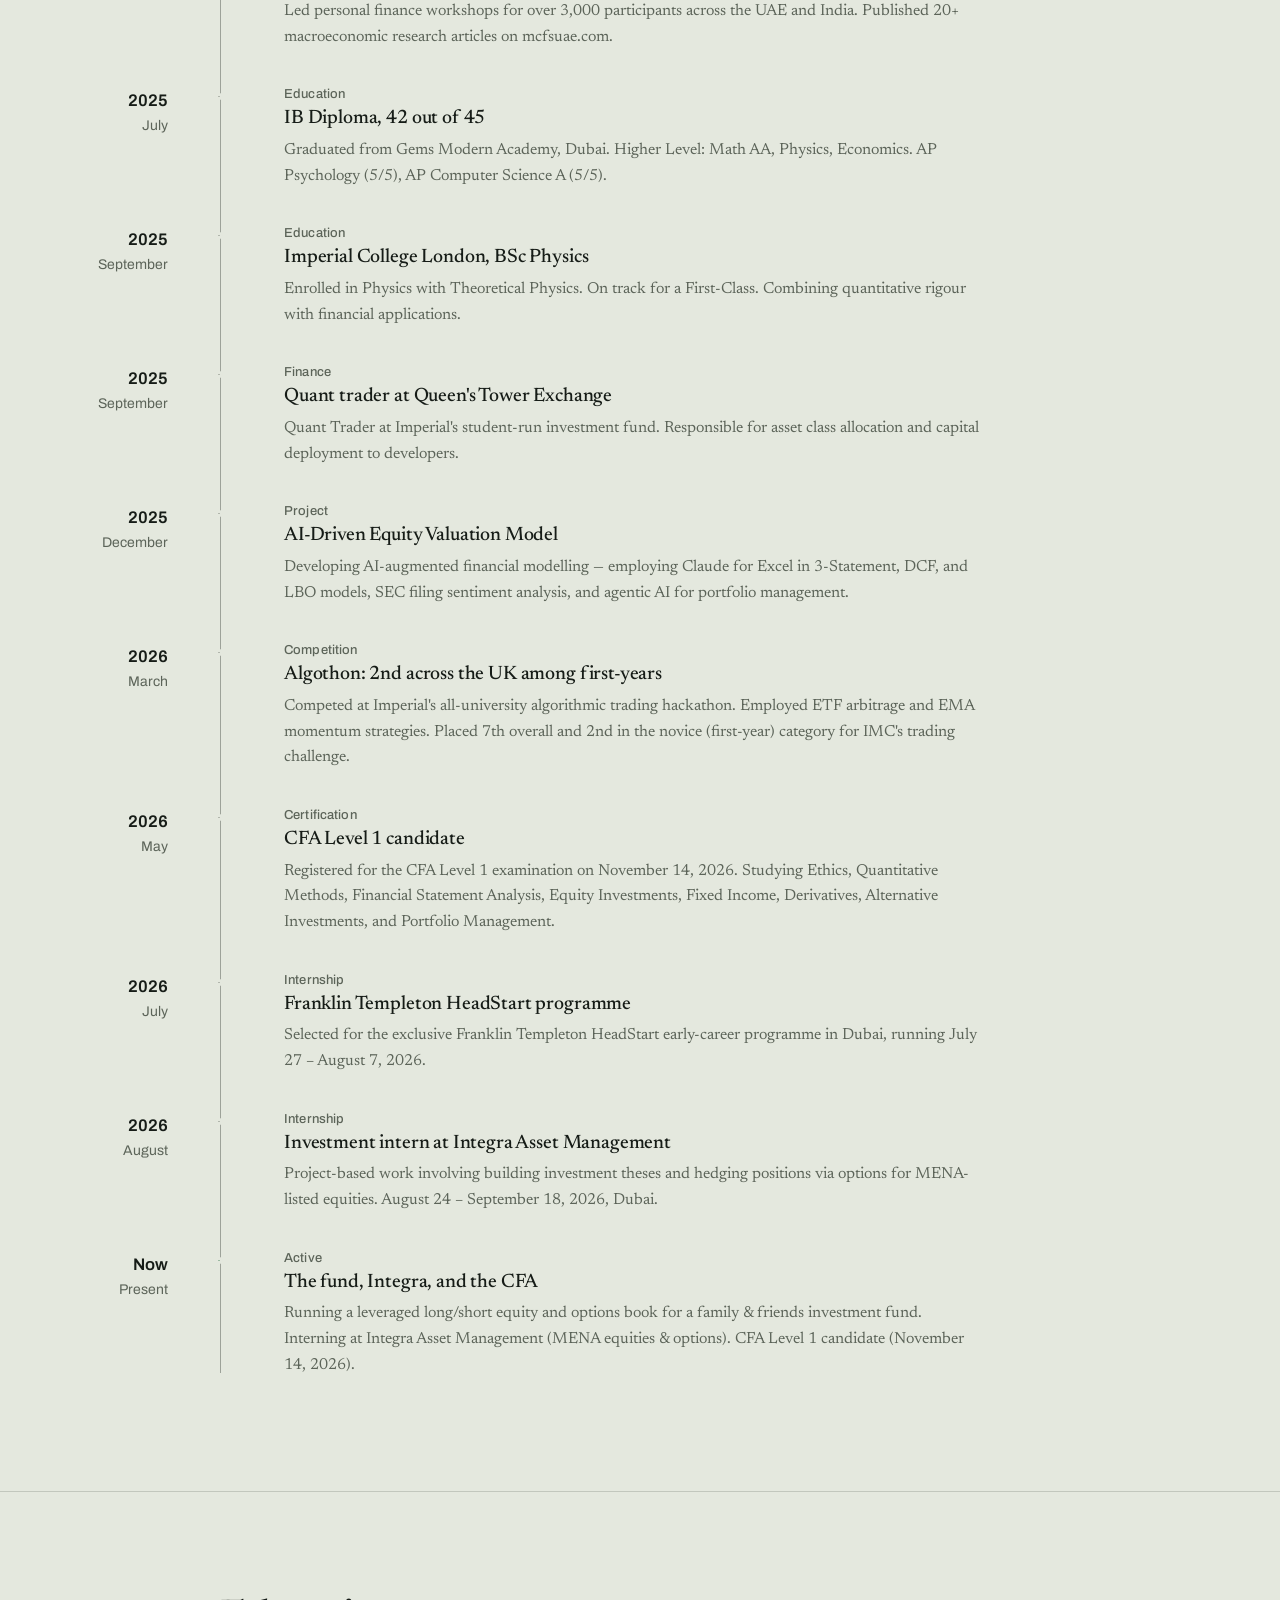
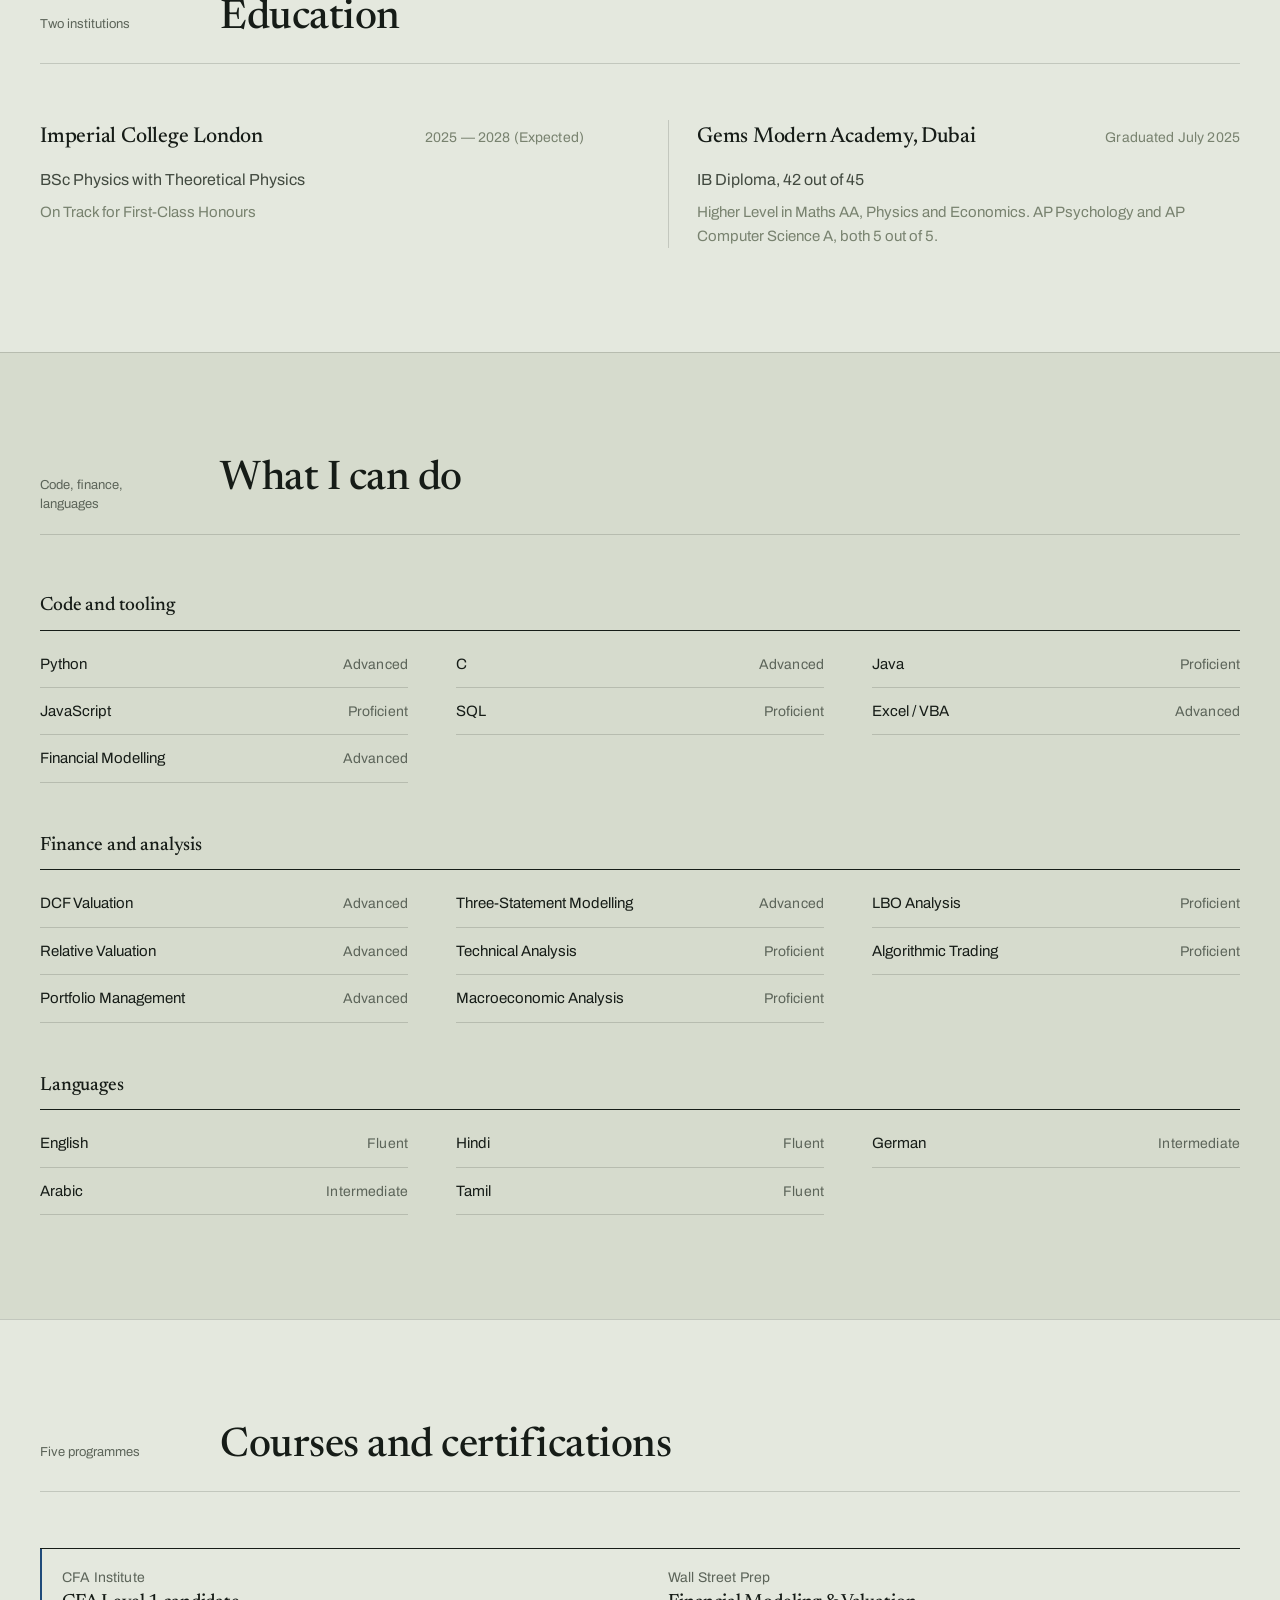
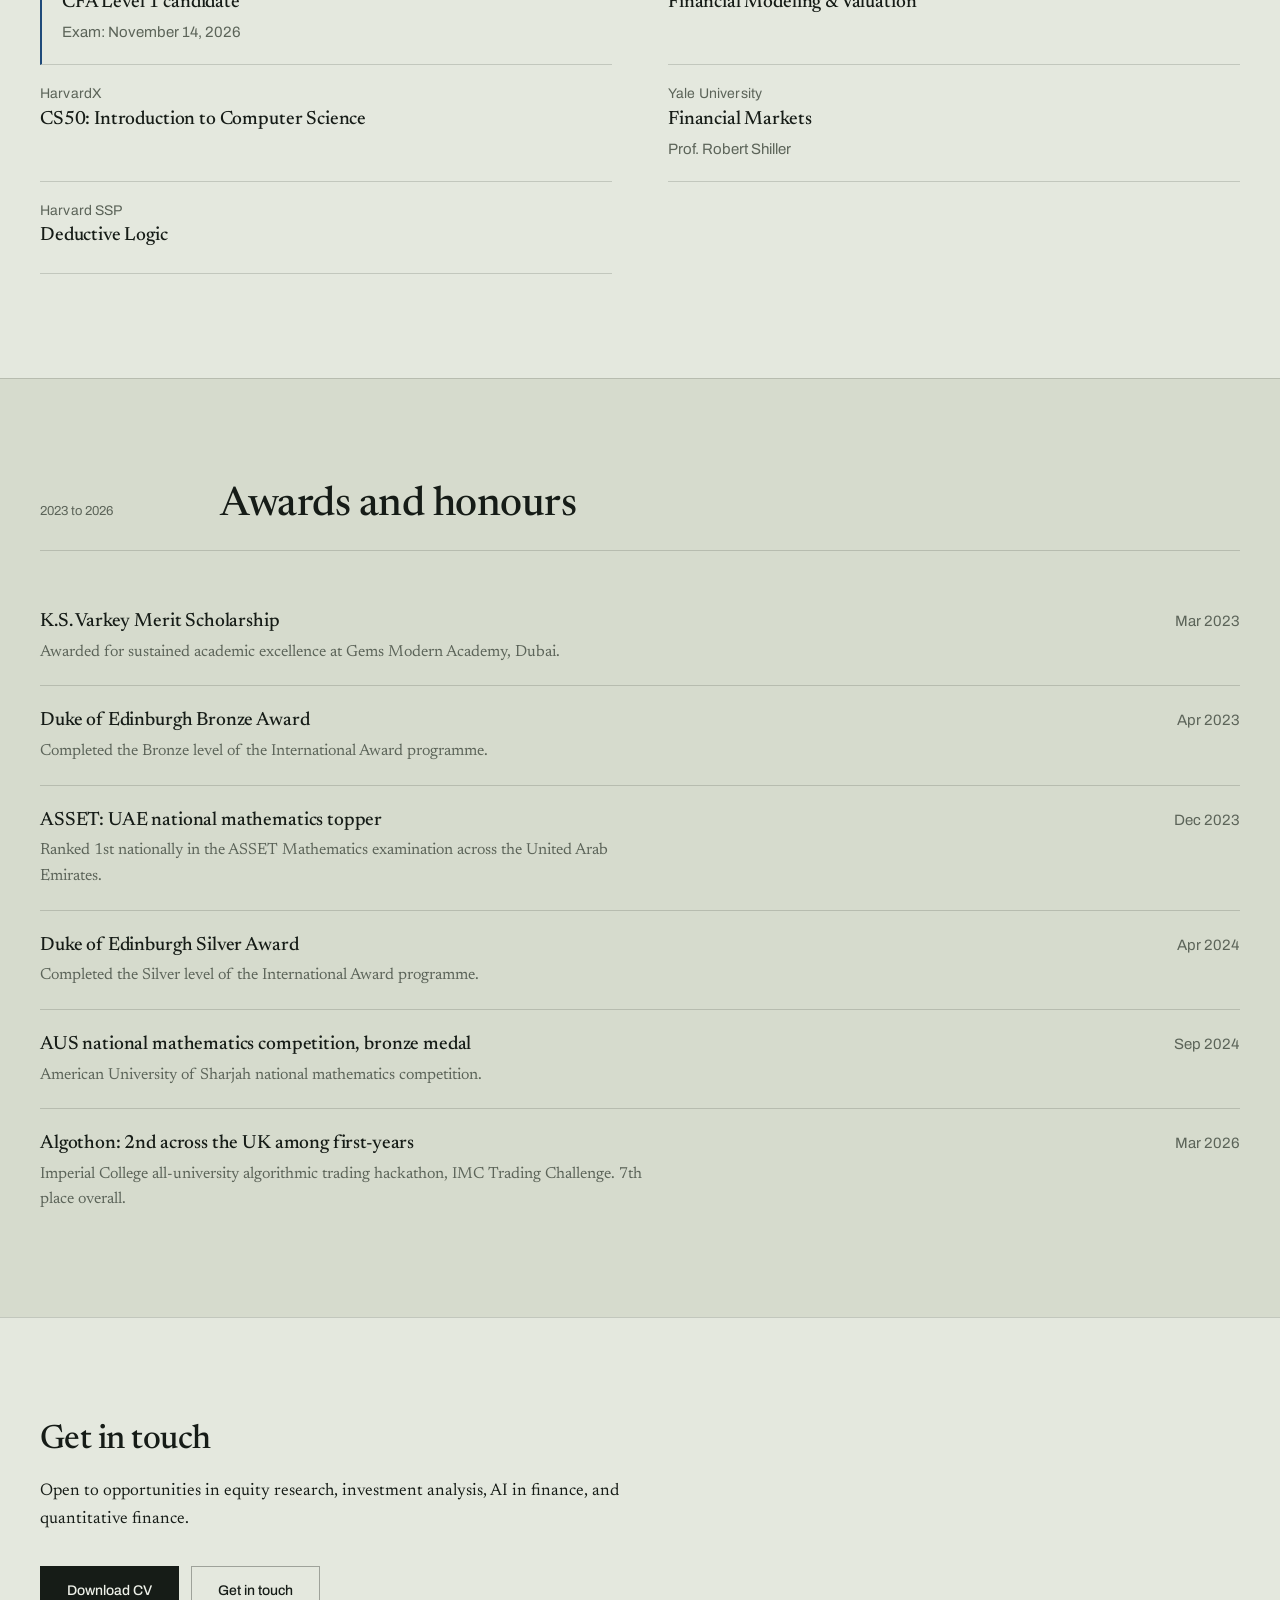
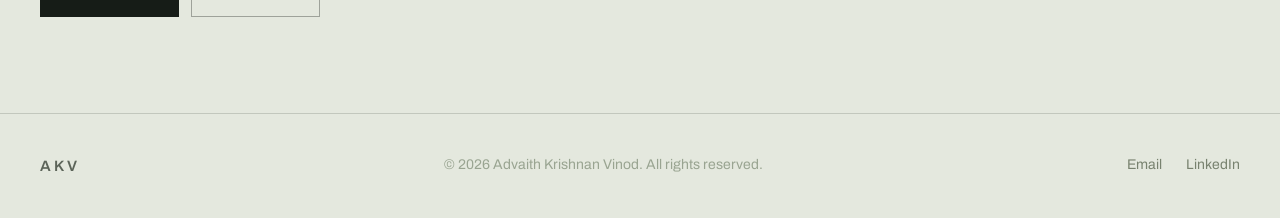
==== commit 09caec27: "Redesign the site around the record it publishes The old theme was near-black with a single gold acc" ====
--- a/pages/about.html
+++ b/pages/about.html
@@ -6,9 +6,10 @@
     <title>About | Advaith Krishnan Vinod</title>
     <link rel="stylesheet" href="../css/style.css">
     <link rel="stylesheet" href="../css/about.css">
+    <meta name="theme-color" content="#e4e8de">
     <link rel="preconnect" href="https://fonts.googleapis.com">
     <link rel="preconnect" href="https://fonts.gstatic.com" crossorigin>
-    <link href="https://fonts.googleapis.com/css2?family=Inter:wght@300;400;500;600&family=Playfair+Display:ital,wght@0,400;0,500;0,600;1,400&display=swap" rel="stylesheet">
+    <link href="https://fonts.googleapis.com/css2?family=Archivo:wght@400;500;600&family=Newsreader:ital,opsz,wght@0,6..72,400;0,6..72,500;1,6..72,400&display=swap" rel="stylesheet">
 </head>
 <body>
 
@@ -38,8 +39,8 @@
     <!-- Page Header -->
     <section class="page-hero">
         <div class="container">
-            <span class="section-label">01 / About</span>
-            <h1 class="page-hero-title">Profile</h1>
+            <span class="section-label">Physics at Imperial, and a book to run</span>
+            <h1 class="page-hero-title">About me</h1>
         </div>
     </section>
 
@@ -48,9 +49,9 @@
         <div class="container">
             <div class="about-intro-grid">
                 <div class="about-photo-col">
-                    <img src="../assets/images/portrait.png" alt="Advaith Krishnan Vinod" class="about-photo">
+                    <img src="../assets/images/portrait.png" alt="Advaith Krishnan Vinod" class="about-photo" width="800" height="800" fetchpriority="high" decoding="async">
                     <a href="../CV - AVK (Summer 27).pdf" class="cv-download-btn" target="_blank">
-                        <svg viewBox="0 0 24 24" fill="none" stroke="currentColor" stroke-width="1.5" width="16" height="16">
+                        <svg aria-hidden="true" viewBox="0 0 24 24" fill="none" stroke="currentColor" stroke-width="1.5" width="16" height="16">
                             <path d="M21 15v4a2 2 0 0 1-2 2H5a2 2 0 0 1-2-2v-4"/>
                             <polyline points="7 10 12 15 17 10"/>
                             <line x1="12" y1="15" x2="12" y2="3"/>
@@ -60,7 +61,7 @@
                 </div>
                 <div class="about-intro-content">
                     <h2 class="about-intro-name">Advaith Krishnan Vinod</h2>
-                    <p class="about-intro-role">Portfolio Manager — Family &amp; Friends Investment Fund &middot; Physics @ Imperial College London</p>
+                    <p class="about-intro-role">Portfolio manager of a family and friends investment fund, reading Physics at Imperial College London</p>
                     <p class="about-intro-bio">An investment professional and physics undergraduate combining rigorous macroeconomic research with fundamental equity research. Portfolio Manager of a family &amp; friends investment fund. Summer Intern at Franklin Templeton and Integra Asset Management. Quant Trader at Queen's Tower Exchange.</p>
                     <p class="about-intro-bio">The fund on display is a leveraged long/short equity and options book run through Interactive Brokers, with positions built on DCF valuations, relative valuation frameworks, technical analysis, and macroeconomic insight. Live figures are published on the <a href="portfolio.html" class="inline-link">fund performance page</a>.</p>
 
@@ -68,19 +69,19 @@
                     <div class="key-metrics">
                         <div class="key-metric">
                             <span class="key-metric-value" data-fund="value">—</span>
-                            <span class="key-metric-label">Portfolio Value</span>
+                            <span class="key-metric-label">Portfolio value</span>
                         </div>
                         <div class="key-metric">
                             <span class="key-metric-value" data-fund="return">—</span>
-                            <span class="key-metric-label">Return Since Inception</span>
+                            <span class="key-metric-label">Return since inception</span>
                         </div>
                         <div class="key-metric">
                             <span class="key-metric-value" data-fund="positions">—</span>
-                            <span class="key-metric-label">Open Positions</span>
+                            <span class="key-metric-label">Open positions</span>
                         </div>
                         <div class="key-metric">
-                            <span class="key-metric-value">5+ Years</span>
-                            <span class="key-metric-label">Active Investing</span>
+                            <span class="key-metric-value">5 years</span>
+                            <span class="key-metric-label">Investing actively</span>
                         </div>
                     </div>
                 </div>
@@ -92,8 +93,8 @@
     <section class="section timeline-section">
         <div class="container">
             <div class="section-header">
-                <span class="section-label">Career Timeline</span>
-                <h2 class="section-title">Growth & Milestones</h2>
+                <span class="section-label">2021 to now</span>
+                <h2 class="section-title">How I got here</h2>
             </div>
 
             <div class="timeline">
@@ -133,7 +134,7 @@
                     <div class="timeline-dot"></div>
                     <div class="timeline-card">
                         <span class="tl-tag tl-tag-leadership">Leadership</span>
-                        <h3>Vice President — Modern Cash Flow Society</h3>
+                        <h3>Vice president of the Modern Cash Flow Society</h3>
                         <p>Led personal finance workshops for over 3,000 participants across the UAE and India. Published 20+ macroeconomic research articles on mcfsuae.com.</p>
                     </div>
                 </div>
@@ -146,7 +147,7 @@
                     <div class="timeline-dot"></div>
                     <div class="timeline-card">
                         <span class="tl-tag tl-tag-education">Education</span>
-                        <h3>IB Diploma — 42/45</h3>
+                        <h3>IB Diploma, 42 out of 45</h3>
                         <p>Graduated from Gems Modern Academy, Dubai. Higher Level: Math AA, Physics, Economics. AP Psychology (5/5), AP Computer Science A (5/5).</p>
                     </div>
                 </div>
@@ -159,7 +160,7 @@
                     <div class="timeline-dot"></div>
                     <div class="timeline-card">
                         <span class="tl-tag tl-tag-education">Education</span>
-                        <h3>Imperial College London — BSc Physics</h3>
+                        <h3>Imperial College London, BSc Physics</h3>
                         <p>Enrolled in Physics with Theoretical Physics. On track for a First-Class. Combining quantitative rigour with financial applications.</p>
                     </div>
                 </div>
@@ -172,7 +173,7 @@
                     <div class="timeline-dot"></div>
                     <div class="timeline-card">
                         <span class="tl-tag tl-tag-finance">Finance</span>
-                        <h3>Quant Trader — Queen's Tower Exchange</h3>
+                        <h3>Quant trader at Queen's Tower Exchange</h3>
                         <p>Quant Trader at Imperial's student-run investment fund. Responsible for asset class allocation and capital deployment to developers.</p>
                     </div>
                 </div>
@@ -198,7 +199,7 @@
                     <div class="timeline-dot"></div>
                     <div class="timeline-card">
                         <span class="tl-tag tl-tag-finance">Competition</span>
-                        <h3>Algothon — 2nd Across UK Among First-Years</h3>
+                        <h3>Algothon: 2nd across the UK among first-years</h3>
                         <p>Competed at Imperial's all-university algorithmic trading hackathon. Employed ETF arbitrage and EMA momentum strategies. Placed 7th overall and 2nd in the novice (first-year) category for IMC's trading challenge.</p>
                     </div>
                 </div>
@@ -211,7 +212,7 @@
                     <div class="timeline-dot"></div>
                     <div class="timeline-card">
                         <span class="tl-tag tl-tag-education">Certification</span>
-                        <h3>CFA Institute — Level 1 Candidate</h3>
+                        <h3>CFA Level 1 candidate</h3>
                         <p>Registered for the CFA Level 1 examination on November 14, 2026. Studying Ethics, Quantitative Methods, Financial Statement Analysis, Equity Investments, Fixed Income, Derivatives, Alternative Investments, and Portfolio Management.</p>
                     </div>
                 </div>
@@ -224,7 +225,7 @@
                     <div class="timeline-dot"></div>
                     <div class="timeline-card">
                         <span class="tl-tag tl-tag-finance">Internship</span>
-                        <h3>Franklin Templeton — HeadStart Programme</h3>
+                        <h3>Franklin Templeton HeadStart programme</h3>
                         <p>Selected for the exclusive Franklin Templeton HeadStart early-career programme in Dubai, running July 27 – August 7, 2026.</p>
                     </div>
                 </div>
@@ -237,7 +238,7 @@
                     <div class="timeline-dot"></div>
                     <div class="timeline-card">
                         <span class="tl-tag tl-tag-finance">Internship</span>
-                        <h3>Integra Asset Management — Investment Intern</h3>
+                        <h3>Investment intern at Integra Asset Management</h3>
                         <p>Project-based work involving building investment theses and hedging positions via options for MENA-listed equities. August 24 – September 18, 2026, Dubai.</p>
                     </div>
                 </div>
@@ -250,7 +251,7 @@
                     <div class="timeline-dot timeline-dot-pulse"></div>
                     <div class="timeline-card">
                         <span class="tl-tag tl-tag-investing">Active</span>
-                        <h3>Family &amp; Friends Fund &middot; Integra AM &middot; CFA L1</h3>
+                        <h3>The fund, Integra, and the CFA</h3>
                         <p>Running a leveraged long/short equity and options book for a family &amp; friends investment fund. Interning at Integra Asset Management (MENA equities &amp; options). CFA Level 1 candidate (November 14, 2026).</p>
                     </div>
                 </div>
@@ -262,8 +263,8 @@
     <section class="section detail-section">
         <div class="container">
             <div class="section-header">
-                <span class="section-label">Education</span>
-                <h2 class="section-title">Academic Background</h2>
+                <span class="section-label">Two institutions</span>
+                <h2 class="section-title">Education</h2>
             </div>
             <div class="edu-cards">
                 <div class="edu-card">
@@ -279,8 +280,8 @@
                         <h3>Gems Modern Academy, Dubai</h3>
                         <span class="edu-date">Graduated July 2025</span>
                     </div>
-                    <p class="edu-degree">IB Diploma — 42/45</p>
-                    <p class="edu-note">HL: Math AA, Physics, Economics &middot; AP Psychology (5/5) &middot; AP CS A (5/5)</p>
+                    <p class="edu-degree">IB Diploma, 42 out of 45</p>
+                    <p class="edu-note">Higher Level in Maths AA, Physics and Economics. AP Psychology and AP Computer Science A, both 5 out of 5.</p>
                 </div>
             </div>
         </div>
@@ -290,12 +291,12 @@
     <section class="section detail-section detail-section-dark">
         <div class="container">
             <div class="section-header">
-                <span class="section-label">Capabilities</span>
-                <h2 class="section-title">Skills & Expertise</h2>
+                <span class="section-label">Code, finance, languages</span>
+                <h2 class="section-title">What I can do</h2>
             </div>
             <div class="skills-sections">
                 <div class="skills-block">
-                    <h4 class="skills-block-title">Coding & Technical</h4>
+                    <h4 class="skills-block-title">Code and tooling</h4>
                     <div class="skills-grid">
                         <div class="skill-item"><span class="skill-name">Python</span><span class="skill-level">Advanced</span></div>
                         <div class="skill-item"><span class="skill-name">C</span><span class="skill-level">Advanced</span></div>
@@ -307,7 +308,7 @@
                     </div>
                 </div>
                 <div class="skills-block">
-                    <h4 class="skills-block-title">Finance & Analysis</h4>
+                    <h4 class="skills-block-title">Finance and analysis</h4>
                     <div class="skills-grid">
                         <div class="skill-item"><span class="skill-name">DCF Valuation</span><span class="skill-level">Advanced</span></div>
                         <div class="skill-item"><span class="skill-name">Three-Statement Modelling</span><span class="skill-level">Advanced</span></div>
@@ -337,13 +338,13 @@
     <section class="section detail-section">
         <div class="container">
             <div class="section-header">
-                <span class="section-label">Learning</span>
-                <h2 class="section-title">Courses & Certifications</h2>
+                <span class="section-label">Five programmes</span>
+                <h2 class="section-title">Courses and certifications</h2>
             </div>
             <div class="certs-grid">
                 <div class="cert-card cert-card-featured">
                     <span class="cert-issuer">CFA Institute</span>
-                    <h3>CFA Level 1 — Candidate</h3>
+                    <h3>CFA Level 1 candidate</h3>
                     <p>Exam: November 14, 2026</p>
                 </div>
                 <div class="cert-card">
@@ -352,7 +353,7 @@
                 </div>
                 <div class="cert-card">
                     <span class="cert-issuer">HarvardX</span>
-                    <h3>CS50 — Introduction to Computer Science</h3>
+                    <h3>CS50: Introduction to Computer Science</h3>
                 </div>
                 <div class="cert-card">
                     <span class="cert-issuer">Yale University</span>
@@ -371,13 +372,13 @@
     <section class="section detail-section detail-section-dark">
         <div class="container">
             <div class="section-header">
-                <span class="section-label">Recognition</span>
-                <h2 class="section-title">Awards & Honours</h2>
+                <span class="section-label">2023 to 2026</span>
+                <h2 class="section-title">Awards and honours</h2>
             </div>
             <div class="awards-list">
                 <div class="award-row">
                     <div class="award-medal award-medal-gold">
-                        <svg viewBox="0 0 24 24" fill="none" stroke="currentColor" stroke-width="1.5" width="22" height="22">
+                        <svg aria-hidden="true" viewBox="0 0 24 24" fill="none" stroke="currentColor" stroke-width="1.5" width="22" height="22">
                             <circle cx="12" cy="8" r="7"/>
                             <polyline points="8.21 13.89 7 23 12 20 17 23 15.79 13.88"/>
                         </svg>
@@ -390,65 +391,65 @@
                 </div>
                 <div class="award-row">
                     <div class="award-medal award-medal-bronze">
-                        <svg viewBox="0 0 24 24" fill="none" stroke="currentColor" stroke-width="1.5" width="22" height="22">
-                            <circle cx="12" cy="8" r="7"/>
-                            <polyline points="8.21 13.89 7 23 12 20 17 23 15.79 13.88"/>
-                        </svg>
-                    </div>
-                    <div class="award-info">
-                        <h3>Duke of Edinburgh — Bronze Award</h3>
+                        <svg aria-hidden="true" viewBox="0 0 24 24" fill="none" stroke="currentColor" stroke-width="1.5" width="22" height="22">
+                            <circle cx="12" cy="8" r="7"/>
+                            <polyline points="8.21 13.89 7 23 12 20 17 23 15.79 13.88"/>
+                        </svg>
+                    </div>
+                    <div class="award-info">
+                        <h3>Duke of Edinburgh Bronze Award</h3>
                         <p>Completed the Bronze level of the International Award programme.</p>
                     </div>
                     <span class="award-year">Apr 2023</span>
                 </div>
                 <div class="award-row">
                     <div class="award-medal award-medal-gold">
-                        <svg viewBox="0 0 24 24" fill="none" stroke="currentColor" stroke-width="1.5" width="22" height="22">
-                            <circle cx="12" cy="8" r="7"/>
-                            <polyline points="8.21 13.89 7 23 12 20 17 23 15.79 13.88"/>
-                        </svg>
-                    </div>
-                    <div class="award-info">
-                        <h3>ASSET — UAE National Mathematics Topper</h3>
+                        <svg aria-hidden="true" viewBox="0 0 24 24" fill="none" stroke="currentColor" stroke-width="1.5" width="22" height="22">
+                            <circle cx="12" cy="8" r="7"/>
+                            <polyline points="8.21 13.89 7 23 12 20 17 23 15.79 13.88"/>
+                        </svg>
+                    </div>
+                    <div class="award-info">
+                        <h3>ASSET: UAE national mathematics topper</h3>
                         <p>Ranked 1st nationally in the ASSET Mathematics examination across the United Arab Emirates.</p>
                     </div>
                     <span class="award-year">Dec 2023</span>
                 </div>
                 <div class="award-row">
                     <div class="award-medal award-medal-silver">
-                        <svg viewBox="0 0 24 24" fill="none" stroke="currentColor" stroke-width="1.5" width="22" height="22">
-                            <circle cx="12" cy="8" r="7"/>
-                            <polyline points="8.21 13.89 7 23 12 20 17 23 15.79 13.88"/>
-                        </svg>
-                    </div>
-                    <div class="award-info">
-                        <h3>Duke of Edinburgh — Silver Award</h3>
+                        <svg aria-hidden="true" viewBox="0 0 24 24" fill="none" stroke="currentColor" stroke-width="1.5" width="22" height="22">
+                            <circle cx="12" cy="8" r="7"/>
+                            <polyline points="8.21 13.89 7 23 12 20 17 23 15.79 13.88"/>
+                        </svg>
+                    </div>
+                    <div class="award-info">
+                        <h3>Duke of Edinburgh Silver Award</h3>
                         <p>Completed the Silver level of the International Award programme.</p>
                     </div>
                     <span class="award-year">Apr 2024</span>
                 </div>
                 <div class="award-row">
                     <div class="award-medal award-medal-bronze">
-                        <svg viewBox="0 0 24 24" fill="none" stroke="currentColor" stroke-width="1.5" width="22" height="22">
-                            <circle cx="12" cy="8" r="7"/>
-                            <polyline points="8.21 13.89 7 23 12 20 17 23 15.79 13.88"/>
-                        </svg>
-                    </div>
-                    <div class="award-info">
-                        <h3>AUS National Math Competition — Bronze Medalist</h3>
+                        <svg aria-hidden="true" viewBox="0 0 24 24" fill="none" stroke="currentColor" stroke-width="1.5" width="22" height="22">
+                            <circle cx="12" cy="8" r="7"/>
+                            <polyline points="8.21 13.89 7 23 12 20 17 23 15.79 13.88"/>
+                        </svg>
+                    </div>
+                    <div class="award-info">
+                        <h3>AUS national mathematics competition, bronze medal</h3>
                         <p>American University of Sharjah national mathematics competition.</p>
                     </div>
                     <span class="award-year">Sep 2024</span>
                 </div>
                 <div class="award-row">
                     <div class="award-medal award-medal-gold">
-                        <svg viewBox="0 0 24 24" fill="none" stroke="currentColor" stroke-width="1.5" width="22" height="22">
-                            <circle cx="12" cy="8" r="7"/>
-                            <polyline points="8.21 13.89 7 23 12 20 17 23 15.79 13.88"/>
-                        </svg>
-                    </div>
-                    <div class="award-info">
-                        <h3>Algothon — 2nd Across UK Among First-Years</h3>
+                        <svg aria-hidden="true" viewBox="0 0 24 24" fill="none" stroke="currentColor" stroke-width="1.5" width="22" height="22">
+                            <circle cx="12" cy="8" r="7"/>
+                            <polyline points="8.21 13.89 7 23 12 20 17 23 15.79 13.88"/>
+                        </svg>
+                    </div>
+                    <div class="award-info">
+                        <h3>Algothon: 2nd across the UK among first-years</h3>
                         <p>Imperial College all-university algorithmic trading hackathon, IMC Trading Challenge. 7th place overall.</p>
                     </div>
                     <span class="award-year">Mar 2026</span>
@@ -460,11 +461,11 @@
     <!-- CTA -->
     <section class="section about-cta-section">
         <div class="container about-cta-inner">
-            <h2 class="about-cta-title">Let's Connect</h2>
+            <h2 class="about-cta-title">Get in touch</h2>
             <p class="about-cta-text">Open to opportunities in equity research, investment analysis, AI in finance, and quantitative finance.</p>
             <div class="about-cta-buttons">
                 <a href="../CV - AVK (Summer 27).pdf" class="hero-cta" target="_blank">Download CV</a>
-                <a href="contact.html" class="hero-cta hero-cta-outline">Get in Touch</a>
+                <a href="contact.html" class="hero-cta hero-cta-outline">Get in touch</a>
             </div>
         </div>
     </section>
--- a/css/style.css
+++ b/css/style.css
@@ -1,34 +1,56 @@
 /* ============================================
-   INVESTMENT PORTFOLIO — Luxury Minimalist Theme
-   Color: Black + Off-white
-   Inspired by: Chanel, Bottega Veneta, Aesop
+   The record of a long/short book, and of the person running it.
+   Ground: an engineer's computation pad. Accent: the fund's own plotted line.
+   Full rationale in DESIGN.md.
    ============================================ */
 
 :root {
-    --black: #0a0a0a;
-    --black-light: #141414;
-    --black-soft: #1a1a1a;
-    --gray-900: #222222;
-    --gray-800: #2a2a2a;
-    --gray-700: #3a3a3a;
-    --gray-600: #555555;
-    --gray-500: #777777;
-    --gray-400: #999999;
-    --gray-300: #b0b0b0;
-    --off-white: #f5f0eb;
-    --cream: #ede8e3;
-    --white: #faf8f6;
-    --green: #4ecb71;
-    --green-soft: rgba(78, 203, 113, 0.12);
-    --red: #e74c5e;
-    --red-soft: rgba(231, 76, 94, 0.12);
-    --gold: #c9a96e;
-
-    --font-sans: 'Inter', -apple-system, BlinkMacSystemFont, sans-serif;
-    --font-serif: 'Playfair Display', Georgia, serif;
+    /* Ground. Pale ruled green, the paper physics working is done on. */
+    --pad: #e4e8de;
+    --pad-deep: #d6dbcd;
+    --pad-raised: #eef1e9;
+
+    /* Ink. */
+    --ink: #161c17;
+    --ink-strong: #070a07;
+    --ink-soft: #5c6459;
+
+    /* A ramp from the ground towards the ink. 900 sits nearest the pad,
+       300 nearest the ink, so a lower number always means more contrast. */
+    --gray-900: #d3d9cb;
+    --gray-800: #c8cfbf;
+    --gray-700: #b5bfaa;
+    --gray-600: #99a491;
+    --gray-500: #78826f;
+    --gray-400: #5f685a;
+    --gray-300: #424a40;
+
+    /* Hairlines and shaded panels. */
+    --rule: rgba(22, 28, 23, 0.16);
+    --rule-strong: rgba(22, 28, 23, 0.34);
+    --film: rgba(22, 28, 23, 0.05);
+
+    /* Signed data. Never used for anything unsigned. */
+    --green: #226b3c;
+    --green-soft: rgba(34, 107, 60, 0.14);
+    --red: #94272b;
+    --red-soft: rgba(148, 39, 43, 0.13);
+
+    /* The fund's line. The only accent in the system. */
+    --plot: #1f4a7a;
+    --plot-soft: rgba(31, 74, 122, 0.12);
+
+    --font-sans: 'Archivo', -apple-system, BlinkMacSystemFont, sans-serif;
+    --font-serif: 'Newsreader', Georgia, 'Times New Roman', serif;
 
     --ease-out-expo: cubic-bezier(0.16, 1, 0.3, 1);
     --ease-out-quart: cubic-bezier(0.25, 1, 0.5, 1);
+
+    /* The rail that carries margin notes, and the column beside it. */
+    --rail: 132px;
+    --rail-gap: 48px;
+
+    color-scheme: light;
 }
 
 /* ---- Reset & Base ---- */
@@ -47,15 +69,27 @@
 
 body {
     font-family: var(--font-sans);
-    background: var(--black);
-    color: var(--off-white);
+    background: var(--pad);
+    color: var(--ink);
+    font-size: 1.0625rem;
     line-height: 1.6;
     overflow-x: hidden;
 }
 
+/* The pad's ruling. It appears only inside a plot field, where a grid means
+   something, and nowhere else on the page. */
+.pad-grid {
+    background-color: var(--pad-raised);
+    background-image:
+        linear-gradient(to right, rgba(22, 28, 23, 0.07) 1px, transparent 1px),
+        linear-gradient(to bottom, rgba(22, 28, 23, 0.07) 1px, transparent 1px);
+    background-size: 26px 26px;
+    background-position: -1px -1px;
+}
+
 ::selection {
-    background: var(--off-white);
-    color: var(--black);
+    background: var(--ink);
+    color: var(--pad);
 }
 
 a {
@@ -63,8 +97,40 @@
     text-decoration: none;
 }
 
+/* Anything that is a number, or sits in a column of numbers, lines up. */
+table, .num, [class*="-value"], [class*="-year"], [class*="-date"], time {
+    font-variant-numeric: tabular-nums;
+}
+
+h1, h2, h3, h4 {
+    text-wrap: balance;
+}
+
+/* A visible focus ring everywhere, keyed to the accent so it reads as
+   deliberate rather than as the browser default. */
+:focus-visible {
+    outline: 2px solid var(--plot);
+    outline-offset: 3px;
+    border-radius: 1px;
+}
+
+/* Headings that anchors point at clear the fixed navigation. */
+[id] { scroll-margin-top: 104px; }
+
+@media (prefers-reduced-motion: reduce) {
+    html { scroll-behavior: auto; }
+    *, *::before, *::after {
+        animation-duration: 0.001ms !important;
+        animation-iteration-count: 1 !important;
+        transition-duration: 0.001ms !important;
+    }
+}
+
+/* width/height attributes on <img> reserve space and stop layout shift, but
+   they also set a presentational height that would beat aspect-ratio. */
 img {
     max-width: 100%;
+    height: auto;
     display: block;
 }
 
@@ -82,7 +148,7 @@
 
 /* ---- Internship Section ---- */
 .internship-text strong {
-    color: var(--off-white);
+    color: var(--ink);
     font-weight: 500;
 }
 
@@ -100,24 +166,23 @@
 }
 
 .internship-detail-label {
-    font-size: 0.6rem;
-    font-weight: 400;
-    letter-spacing: 0.15em;
-    text-transform: uppercase;
+    font-size: 0.8125rem;
+    font-weight: 400;
+    letter-spacing: 0.01em;
     color: var(--gray-500);
 }
 
 .internship-detail-value {
-    font-size: 0.9rem;
-    font-weight: 400;
-    color: var(--off-white);
+    font-size: 1rem;
+    font-weight: 400;
+    color: var(--ink);
     line-height: 1.5;
 }
 
 .internship-ctas {
     display: flex;
-    justify-content: center;
-    gap: 16px;
+    flex-wrap: wrap;
+    gap: 12px;
     margin-top: 8px;
 }
 
@@ -134,7 +199,7 @@
     left: 0;
     width: 100%;
     height: 100%;
-    background: var(--black);
+    background: var(--pad);
     z-index: 10000;
     display: flex;
     align-items: center;
@@ -162,7 +227,7 @@
     left: -100%;
     width: 100%;
     height: 100%;
-    background: var(--off-white);
+    background: var(--ink);
     animation: loaderSlide 1.2s var(--ease-out-expo) infinite;
 }
 
@@ -195,7 +260,7 @@
 }
 
 #navbar.scrolled {
-    background: rgba(10, 10, 10, 0.85);
+    background: rgba(228, 232, 222, 0.88);
     backdrop-filter: blur(20px);
     -webkit-backdrop-filter: blur(20px);
 }
@@ -205,15 +270,15 @@
     align-items: center;
     justify-content: space-between;
     height: 80px;
-    border-bottom: 1px solid rgba(245, 240, 235, 0.06);
+    border-bottom: 1px solid var(--rule);
 }
 
 .nav-logo {
     font-family: var(--font-sans);
-    font-weight: 500;
-    font-size: 0.8rem;
-    letter-spacing: 0.35em;
-    color: var(--off-white);
+    font-weight: 600;
+    font-size: 1rem;
+    letter-spacing: 0.22em;
+    color: var(--ink);
 }
 
 .nav-links {
@@ -222,12 +287,11 @@
 }
 
 .nav-link {
-    font-size: 0.75rem;
-    font-weight: 400;
-    letter-spacing: 0.15em;
-    text-transform: uppercase;
-    color: var(--gray-400);
-    transition: color 0.3s;
+    font-size: 0.9375rem;
+    font-weight: 400;
+    letter-spacing: 0.01em;
+    color: var(--ink-soft);
+    transition: color 0.25s;
     position: relative;
 }
 
@@ -238,13 +302,13 @@
     left: 0;
     width: 0;
     height: 1px;
-    background: var(--off-white);
+    background: var(--ink);
     transition: width 0.4s var(--ease-out-expo);
 }
 
 .nav-link:hover,
 .nav-link.active {
-    color: var(--off-white);
+    color: var(--ink);
 }
 
 .nav-link:hover::after,
@@ -263,7 +327,7 @@
     display: block;
     width: 24px;
     height: 1px;
-    background: var(--off-white);
+    background: var(--ink);
     transition: transform 0.3s var(--ease-out-expo), opacity 0.3s;
 }
 
@@ -288,7 +352,7 @@
     left: 0;
     width: 100%;
     height: 100%;
-    background: var(--black);
+    background: var(--pad);
     z-index: 999;
     display: flex;
     align-items: center;
@@ -314,7 +378,7 @@
     font-family: var(--font-serif);
     font-size: 2rem;
     font-weight: 400;
-    color: var(--off-white);
+    color: var(--ink);
     opacity: 0;
     transform: translateY(20px);
     transition: opacity 0.5s var(--ease-out-expo), transform 0.5s var(--ease-out-expo);
@@ -332,240 +396,219 @@
 
 /* ---- Section Base ---- */
 .section {
-    padding: 140px 0;
+    padding: 112px 0;
     position: relative;
 }
 
+/* Every section is a margin rail plus a text column, the way a working
+   notebook is ruled. The rail carries a date, a source or a count; when a
+   section has no such note to make, the rail is simply left empty. */
 .section-header {
-    margin-bottom: 80px;
+    display: grid;
+    grid-template-columns: var(--rail) minmax(0, 1fr);
+    column-gap: var(--rail-gap);
+    align-items: baseline;
+    margin-bottom: 56px;
+    padding-bottom: 20px;
+    border-bottom: 1px solid var(--rule);
 }
 
 .section-label {
     display: block;
-    font-size: 0.7rem;
-    font-weight: 400;
-    letter-spacing: 0.2em;
-    text-transform: uppercase;
-    color: var(--gray-500);
-    margin-bottom: 20px;
+    font-size: 0.8125rem;
+    font-weight: 400;
+    line-height: 1.45;
+    color: var(--ink-soft);
+    font-variant-numeric: tabular-nums;
 }
 
 .section-title {
     font-family: var(--font-serif);
-    font-size: clamp(2.4rem, 5vw, 3.6rem);
-    font-weight: 400;
+    font-size: clamp(1.9rem, 3.4vw, 2.55rem);
+    font-weight: 500;
     line-height: 1.15;
-    color: var(--off-white);
-}
-
-/* ---- Reveal Animation ---- */
-.reveal {
-    opacity: 0;
-    transform: translateY(26px);
-    transition: opacity 0.75s var(--ease-out-expo), transform 0.75s var(--ease-out-expo);
-    will-change: opacity, transform;
-}
-
-.reveal.visible {
-    opacity: 1;
-    transform: none;
-}
-
-/* Children of a revealed group come in one after another rather than all at
-   once — the eye follows the sequence instead of the whole block flashing in. */
-.reveal-stagger > * {
-    opacity: 0;
-    transform: translateY(18px);
-    transition: opacity 0.62s var(--ease-out-expo), transform 0.62s var(--ease-out-expo);
-}
-
-.reveal-stagger.visible > * {
-    opacity: 1;
-    transform: none;
-}
-
-.reveal-stagger.visible > *:nth-child(1) { transition-delay: 0.00s; }
-.reveal-stagger.visible > *:nth-child(2) { transition-delay: 0.09s; }
-.reveal-stagger.visible > *:nth-child(3) { transition-delay: 0.18s; }
-.reveal-stagger.visible > *:nth-child(4) { transition-delay: 0.27s; }
-.reveal-stagger.visible > *:nth-child(5) { transition-delay: 0.36s; }
-.reveal-stagger.visible > *:nth-child(6) { transition-delay: 0.45s; }
-
-/* Section headings rise a little further, so a new section announces itself. */
-.section-header.reveal {
-    transform: translateY(34px);
-}
-
-/* The portrait drifts in from the side to break the uniform upward motion. */
-.snippet-image.reveal {
-    transform: translateY(0) translateX(-30px);
-}
-.snippet-image.reveal.visible {
-    transform: none;
-}
-
-/* Anyone who has asked for less motion gets none of it. */
-@media (prefers-reduced-motion: reduce) {
-    .reveal,
-    .reveal-stagger > * {
-        opacity: 1 !important;
-        transform: none !important;
-        transition: none !important;
-    }
-}
-
-/* ---- Hero ---- */
+    letter-spacing: -0.012em;
+    text-wrap: balance;
+    color: var(--ink);
+}
+
+@media (max-width: 860px) {
+    .section-header {
+        grid-template-columns: 1fr;
+        row-gap: 8px;
+    }
+    .section-label { order: 2; }
+    .section-title { order: 1; }
+}
+
+/* ---- Hero ----
+   The page opens on the thing the site exists to show: the fund's own return
+   path, drawn once on the pad grid. The name sits above it and the margin
+   dates it. This is the only unprompted motion anywhere on the site. */
 .hero {
-    min-height: 100vh;
+    min-height: 100svh;
     display: flex;
     align-items: center;
-    justify-content: center;
-    text-align: center;
+    padding: 120px 0 72px;
+    position: relative;
+    background: var(--pad);
+    border-bottom: 1px solid var(--rule);
+}
+
+.hero-frame {
+    width: 100%;
+    max-width: 1280px;
+    margin: 0 auto;
     padding: 0 40px;
-    position: relative;
-    background: var(--black);
-}
-
-.hero::before {
-    content: '';
-    position: absolute;
-    top: 0;
-    left: 0;
-    right: 0;
-    bottom: 0;
-    background: radial-gradient(ellipse at 50% 40%, rgba(60, 60, 60, 0.15) 0%, transparent 70%);
-    pointer-events: none;
+    display: grid;
+    grid-template-columns: var(--rail) minmax(0, 1fr);
+    column-gap: var(--rail-gap);
+    align-items: start;
+}
+
+.hero-rail {
+    font-size: 0.8125rem;
+    line-height: 1.5;
+    color: var(--ink-soft);
+    font-variant-numeric: tabular-nums;
+    padding-top: 0.85rem;
+    border-top: 1px solid var(--rule);
+}
+
+.hero-rail dt {
+    color: var(--gray-500);
+}
+
+.hero-rail dd {
+    margin: 0 0 16px;
+    color: var(--ink);
 }
 
 .hero-content {
-    max-width: 800px;
-    position: relative;
-    z-index: 1;
-}
-
-.hero-eyebrow {
-    font-size: 0.7rem;
-    font-weight: 400;
-    letter-spacing: 0.3em;
-    text-transform: uppercase;
-    color: var(--gray-400);
-    margin-bottom: 32px;
-    opacity: 0;
-    animation: fadeUp 1s var(--ease-out-expo) 0.5s forwards;
+    min-width: 0;
+    padding-top: 0.85rem;
+    border-top: 1px solid var(--ink);
 }
 
 .hero-title {
     font-family: var(--font-serif);
-    font-size: clamp(2.8rem, 6vw, 5rem);
-    font-weight: 400;
-    line-height: 1.1;
-    margin-bottom: 28px;
-}
-
-.title-line {
+    font-size: clamp(2.4rem, 5.4vw, 3.4rem);
+    font-weight: 500;
+    line-height: 1.06;
+    letter-spacing: -0.02em;
+    text-wrap: balance;
+    margin-bottom: 6px;
+}
+
+.title-line { display: block; }
+
+.hero-subtitle {
+    font-family: var(--font-serif);
+    font-size: clamp(1.15rem, 2.2vw, 1.5rem);
+    font-weight: 400;
+    font-style: italic;
+    color: var(--ink-soft);
+    margin-bottom: 40px;
+}
+
+/* The plot itself. */
+.hero-plot {
+    position: relative;
+    margin-bottom: 24px;
+    border: 1px solid var(--rule-strong);
+    padding: 20px 20px 12px;
+}
+
+.hero-plot svg {
     display: block;
-    opacity: 0;
-    animation: fadeUp 1s var(--ease-out-expo) forwards;
-}
-
-.title-line:nth-child(1) { animation-delay: 0.7s; }
-.title-line:nth-child(2) { animation-delay: 0.9s; }
-
-.hero-subtitle {
-    font-size: 1rem;
-    font-weight: 300;
-    color: var(--gray-400);
-    max-width: 520px;
-    margin: 0 auto 48px;
-    line-height: 1.7;
-    opacity: 0;
-    animation: fadeUp 1s var(--ease-out-expo) 1.1s forwards;
+    width: 100%;
+    height: auto;
+}
+
+.hero-plot-caption {
+    display: flex;
+    flex-wrap: wrap;
+    gap: 8px 28px;
+    align-items: baseline;
+    margin-bottom: 36px;
+    font-size: 0.8125rem;
+    color: var(--ink-soft);
+    font-variant-numeric: tabular-nums;
+}
+
+.hero-plot-caption b {
+    font-size: 1.35rem;
+    font-weight: 600;
+    color: var(--plot);
+    letter-spacing: -0.01em;
+}
+
+.hero-plot-caption .sep {
+    color: var(--ink);
+    font-weight: 500;
+}
+
+/* The line grows from left to right, once, on load. */
+.plot-path {
+    fill: none;
+    stroke-linecap: round;
+    stroke-linejoin: round;
+}
+
+.plot-path.animate {
+    stroke-dasharray: var(--len);
+    stroke-dashoffset: var(--len);
+    animation: drawPlot 1.9s var(--ease-out-quart) 0.25s forwards;
+}
+
+@keyframes drawPlot {
+    to { stroke-dashoffset: 0; }
 }
 
 .hero-cta {
     display: inline-flex;
     align-items: center;
-    gap: 8px;
-    font-size: 0.75rem;
+    font-size: 0.875rem;
     font-weight: 500;
-    letter-spacing: 0.2em;
-    text-transform: uppercase;
-    color: var(--black);
-    background: var(--off-white);
-    padding: 16px 40px;
-    transition: background 0.3s, border-color 0.3s, transform 0.3s var(--ease-out-expo);
-}
-
-.hero .hero-cta {
-    opacity: 0;
-    animation: fadeUp 1s var(--ease-out-expo) 1.3s forwards;
+    color: var(--pad-raised);
+    background: var(--ink);
+    border: 1px solid var(--ink);
+    padding: 13px 26px;
+    transition: background 0.2s, color 0.2s, border-color 0.2s;
 }
 
 .hero-cta:hover {
-    background: var(--cream);
-    transform: translateY(-2px);
-}
-
-.hero-scroll-indicator {
-    position: absolute;
-    bottom: 40px;
-    left: 50%;
-    transform: translateX(-50%);
-    display: flex;
-    flex-direction: column;
-    align-items: center;
-    gap: 12px;
-    opacity: 0;
-    animation: fadeIn 1s var(--ease-out-expo) 1.8s forwards;
-}
-
-.hero-scroll-indicator span {
-    font-size: 0.65rem;
-    letter-spacing: 0.2em;
-    text-transform: uppercase;
-    color: var(--gray-500);
-}
-
-.scroll-line {
-    width: 1px;
-    height: 48px;
-    background: var(--gray-700);
-    position: relative;
-    overflow: hidden;
-}
-
-.scroll-line::after {
-    content: '';
-    position: absolute;
-    top: -100%;
-    left: 0;
-    width: 100%;
-    height: 100%;
-    background: var(--off-white);
-    animation: scrollLine 2s var(--ease-out-expo) infinite;
-}
-
-@keyframes scrollLine {
-    0% { top: -100%; }
-    50% { top: 100%; }
-    50.01% { top: -100%; }
-    100% { top: 100%; }
-}
-
-@keyframes fadeUp {
-    from { opacity: 0; transform: translateY(30px); }
-    to { opacity: 1; transform: translateY(0); }
-}
-
-@keyframes fadeIn {
-    from { opacity: 0; }
-    to { opacity: 1; }
+    background: var(--plot);
+    border-color: var(--plot);
+    color: #fff;
+}
+
+@media (max-width: 860px) {
+    .hero {
+        min-height: 0;
+        padding: 128px 0 64px;
+    }
+    .hero-frame {
+        grid-template-columns: 1fr;
+        row-gap: 28px;
+        padding: 0 24px;
+    }
+    .hero-rail {
+        display: grid;
+        grid-template-columns: repeat(3, minmax(0, 1fr));
+        column-gap: 16px;
+        order: 2;
+        border-top: 1px solid var(--rule);
+    }
+    .hero-rail dt { grid-row: 1; }
+    .hero-rail dd { grid-row: 2; margin-bottom: 0; }
+    .hero-content { order: 1; }
 }
 
 /* ---- About Section ---- */
 .about {
-    background: var(--black);
-    border-top: 1px solid rgba(245, 240, 235, 0.06);
+    background: var(--pad);
+    border-top: 1px solid var(--rule);
 }
 
 .about-grid {
@@ -582,15 +625,14 @@
 
 .image-placeholder {
     aspect-ratio: 3/4;
-    background: var(--black-soft);
-    border: 1px solid rgba(245, 240, 235, 0.06);
+    background: var(--pad-raised);
+    border: 1px solid var(--rule);
     display: flex;
     align-items: center;
     justify-content: center;
     color: var(--gray-600);
-    font-size: 0.8rem;
-    letter-spacing: 0.15em;
-    text-transform: uppercase;
+    font-size: 0.9375rem;
+    letter-spacing: 0.01em;
 }
 
 .about-name {
@@ -601,17 +643,16 @@
 }
 
 .about-role {
-    font-size: 0.8rem;
-    font-weight: 400;
-    letter-spacing: 0.15em;
-    text-transform: uppercase;
+    font-size: 0.9375rem;
+    font-weight: 400;
+    letter-spacing: 0.01em;
     color: var(--gray-400);
     margin-bottom: 36px;
 }
 
 .about-bio p {
-    font-size: 0.95rem;
-    font-weight: 300;
+    font-size: 1.0625rem;
+    font-weight: 400;
     color: var(--gray-300);
     line-height: 1.8;
     margin-bottom: 20px;
@@ -623,31 +664,30 @@
     flex-direction: column;
     gap: 36px;
     padding-top: 48px;
-    border-top: 1px solid rgba(245, 240, 235, 0.06);
+    border-top: 1px solid var(--rule);
 }
 
 .detail-group h4 {
-    font-size: 0.7rem;
+    font-size: 0.875rem;
     font-weight: 500;
-    letter-spacing: 0.2em;
-    text-transform: uppercase;
+    letter-spacing: 0.01em;
     color: var(--gray-500);
     margin-bottom: 12px;
 }
 
 .detail-group p {
-    font-size: 0.9rem;
-    font-weight: 300;
+    font-size: 1rem;
+    font-weight: 400;
     color: var(--gray-300);
     line-height: 1.7;
 }
 
 .expertise-list li {
-    font-size: 0.9rem;
-    font-weight: 300;
+    font-size: 1rem;
+    font-weight: 400;
     color: var(--gray-300);
     padding: 6px 0;
-    border-bottom: 1px solid rgba(245, 240, 235, 0.04);
+    border-bottom: 1px solid var(--rule);
 }
 
 .expertise-list li:last-child {
@@ -668,62 +708,70 @@
 
 /* ---- Portfolio Section ---- */
 .portfolio-section {
-    background: var(--black-light);
-    border-top: 1px solid rgba(245, 240, 235, 0.06);
-}
-
+    background: var(--pad);
+    padding-top: 72px;
+}
+
+/* The three headline figures. The largest type on the fund page, because they
+   are what the page is for. */
 .portfolio-summary {
     display: grid;
-    grid-template-columns: repeat(3, 1fr);
-    gap: 1px;
-    background: rgba(245, 240, 235, 0.06);
-    border: 1px solid rgba(245, 240, 235, 0.06);
-    margin-bottom: 60px;
+    grid-template-columns: repeat(3, minmax(0, 1fr));
+    column-gap: 48px;
+    border-top: 1px solid var(--ink);
+    border-bottom: 1px solid var(--rule);
+    margin-bottom: 24px;
 }
 
 .summary-card {
-    background: var(--black-light);
-    padding: 32px;
+    padding: 20px 0 24px;
     display: flex;
     flex-direction: column;
-    gap: 12px;
+    gap: 2px;
+    min-width: 0;
 }
 
 .summary-label {
-    font-size: 0.7rem;
-    font-weight: 400;
-    letter-spacing: 0.15em;
-    text-transform: uppercase;
-    color: var(--gray-500);
+    font-size: 0.9375rem;
+    font-weight: 400;
+    letter-spacing: 0.01em;
+    color: var(--ink-soft);
 }
 
 .summary-value {
     font-family: var(--font-sans);
-    font-size: 1.6rem;
-    font-weight: 500;
-    color: var(--off-white);
+    font-size: clamp(2rem, 3.6vw, 2.7rem);
+    font-weight: 600;
+    letter-spacing: -0.028em;
+    line-height: 1.12;
+    color: var(--ink);
 }
 
 .summary-value.positive { color: var(--green); }
 .summary-value.negative { color: var(--red); }
 
-@media (max-width: 768px) {
-    .portfolio-summary {
-        grid-template-columns: repeat(2, 1fr);
-    }
-}
-
-@media (max-width: 480px) {
+@media (max-width: 860px) {
     .portfolio-summary {
         grid-template-columns: 1fr;
     }
+    .summary-card {
+        padding: 16px 0 18px;
+        border-bottom: 1px solid var(--rule);
+    }
+    .summary-card:last-child {
+        border-bottom: 0;
+    }
+    .risk-grid {
+        grid-template-columns: repeat(2, minmax(0, 1fr));
+        row-gap: 8px;
+    }
 }
 
 /* ---- Portfolio Tabs ---- */
 .portfolio-tabs {
     display: flex;
     gap: 0;
-    border-bottom: 1px solid rgba(245, 240, 235, 0.08);
+    border-bottom: 1px solid var(--rule);
     margin-bottom: 40px;
 }
 
@@ -752,13 +800,12 @@
 
 /* ---- Models Section ---- */
 .tag {
-    font-size: 0.65rem;
-    font-weight: 400;
-    letter-spacing: 0.1em;
-    text-transform: uppercase;
+    font-size: 0.8125rem;
+    font-weight: 400;
+    letter-spacing: 0.01em;
     color: var(--gray-400);
     padding: 6px 12px;
-    border: 1px solid rgba(245, 240, 235, 0.08);
+    border: 1px solid var(--rule);
 }
 
 @media (max-width: 480px) {
@@ -772,8 +819,8 @@
 
 /* ---- Contact Section ---- */
 .contact-section {
-    background: var(--black-light);
-    border-top: 1px solid rgba(245, 240, 235, 0.06);
+    background: var(--pad);
+    padding-top: 64px;
 }
 
 .contact-grid {
@@ -783,11 +830,12 @@
 }
 
 .contact-intro {
-    font-size: 1.05rem;
-    font-weight: 300;
-    color: var(--gray-300);
-    line-height: 1.8;
-    margin-bottom: 48px;
+    font-family: var(--font-serif);
+    font-size: 1.0625rem;
+    font-weight: 400;
+    color: var(--ink);
+    line-height: 1.68;
+    margin-bottom: 44px;
 }
 
 .contact-links {
@@ -798,23 +846,28 @@
 
 .contact-link {
     display: flex;
-    align-items: center;
-    gap: 20px;
-    padding: 24px;
-    border: 1px solid rgba(245, 240, 235, 0.06);
-    transition: border-color 0.3s, background 0.3s;
-}
-
-.contact-link:hover {
-    border-color: rgba(245, 240, 235, 0.15);
-    background: rgba(245, 240, 235, 0.02);
+    align-items: flex-start;
+    gap: 14px;
+    padding: 20px 0 22px;
+    transition: color 0.2s;
+}
+
+a.contact-link:hover {
+    color: var(--plot);
+}
+
+a.contact-link:hover .contact-link-value {
+    color: var(--plot);
+    text-decoration: underline;
+    text-underline-offset: 3px;
 }
 
 .contact-link-icon {
-    width: 24px;
-    height: 24px;
-    color: var(--gray-500);
+    width: 20px;
+    height: 20px;
+    color: var(--ink-soft);
     flex-shrink: 0;
+    margin-top: 3px;
 }
 
 .contact-link-icon svg {
@@ -824,19 +877,20 @@
 
 .contact-link-label {
     display: block;
-    font-size: 0.65rem;
-    font-weight: 500;
-    letter-spacing: 0.2em;
-    text-transform: uppercase;
-    color: var(--gray-500);
-    margin-bottom: 4px;
+    font-size: 0.8125rem;
+    font-weight: 400;
+    letter-spacing: 0.01em;
+    color: var(--ink-soft);
+    margin-bottom: 1px;
 }
 
 .contact-link-value {
     display: block;
-    font-size: 0.9rem;
-    font-weight: 400;
-    color: var(--off-white);
+    font-size: 1rem;
+    font-weight: 400;
+    color: var(--ink);
+    overflow-wrap: anywhere;
+    transition: color 0.2s;
 }
 
 /* ---- Contact Form ---- */
@@ -850,8 +904,8 @@
 /* ---- Footer ---- */
 .footer {
     padding: 40px 0;
-    border-top: 1px solid rgba(245, 240, 235, 0.06);
-    background: var(--black);
+    border-top: 1px solid var(--rule);
+    background: var(--pad);
 }
 
 .footer-inner {
@@ -861,15 +915,15 @@
 }
 
 .footer-logo {
-    font-size: 0.7rem;
-    font-weight: 500;
-    letter-spacing: 0.35em;
-    color: var(--gray-500);
+    font-size: 0.9375rem;
+    font-weight: 600;
+    letter-spacing: 0.22em;
+    color: var(--ink-soft);
 }
 
 .footer-copy {
-    font-size: 0.75rem;
-    font-weight: 300;
+    font-size: 0.875rem;
+    font-weight: 400;
     color: var(--gray-600);
 }
 
@@ -879,14 +933,14 @@
 }
 
 .footer-links a {
-    font-size: 0.75rem;
+    font-size: 0.875rem;
     font-weight: 400;
     color: var(--gray-500);
     transition: color 0.3s;
 }
 
 .footer-links a:hover {
-    color: var(--off-white);
+    color: var(--ink);
 }
 
 @media (max-width: 768px) {
@@ -900,41 +954,72 @@
 /* ---- Hero CTAs (dual buttons) ---- */
 .hero-ctas {
     display: flex;
-    gap: 16px;
-    justify-content: center;
-    opacity: 0;
-    animation: fadeUp 1s var(--ease-out-expo) 1.3s forwards;
+    flex-wrap: wrap;
+    gap: 12px;
 }
 
 .hero-cta-outline {
     background: transparent;
-    color: var(--off-white);
-    border: 1px solid rgba(245, 240, 235, 0.25);
+    color: var(--ink);
+    border: 1px solid var(--rule-strong);
 }
 
 .hero-cta-outline:hover {
-    background: rgba(245, 240, 235, 0.06);
-    border-color: rgba(245, 240, 235, 0.5);
+    background: transparent;
+    color: var(--plot);
+    border-color: var(--plot);
 }
 
 /* ---- Page Hero (inner pages) ---- */
 .page-hero {
-    padding: 180px 0 80px;
-    background: var(--black);
-    border-bottom: 1px solid rgba(245, 240, 235, 0.06);
+    padding: 152px 0 44px;
+    background: var(--pad);
+    border-bottom: 1px solid var(--rule);
+}
+
+.page-hero .container {
+    display: grid;
+    grid-template-columns: var(--rail) minmax(0, 1fr);
+    column-gap: var(--rail-gap);
+    align-items: start;
+}
+
+.page-hero .section-label {
+    padding-top: 0.7rem;
+    border-top: 1px solid var(--rule);
 }
 
 .page-hero-title {
+    grid-column: 2;
     font-family: var(--font-serif);
-    font-size: clamp(2.4rem, 5vw, 3.6rem);
-    font-weight: 400;
-    color: var(--off-white);
-    margin-top: 20px;
+    font-size: clamp(2.2rem, 4.4vw, 3rem);
+    font-weight: 500;
+    letter-spacing: -0.018em;
+    color: var(--ink);
+    padding-top: 0.5rem;
+    border-top: 1px solid var(--ink);
+}
+
+.page-hero-sub,
+.page-hero .data-stamp {
+    grid-column: 2;
+}
+
+@media (max-width: 860px) {
+    .page-hero .container {
+        grid-template-columns: 1fr;
+        row-gap: 10px;
+    }
+    .page-hero > .container > * { grid-column: 1; }
+    .page-hero .section-label { order: 2; border-top: 0; padding-top: 0; }
+    .page-hero-title { order: 1; }
+    .page-hero-sub { order: 3; }
+    .page-hero .data-stamp { order: 4; }
 }
 
 .page-intro {
     font-size: 1.05rem;
-    font-weight: 300;
+    font-weight: 400;
     color: var(--gray-400);
     line-height: 1.8;
     max-width: 680px;
@@ -944,18 +1029,25 @@
 /* ---- Snippet Sections (Landing Page) ---- */
 .snippet-section {
     padding: 120px 0;
-    background: var(--black);
-    border-top: 1px solid rgba(245, 240, 235, 0.06);
-}
-
+    background: var(--pad);
+    border-top: 1px solid var(--rule);
+}
+
+/* One shaded block per page, used to set the fund apart from the biography
+   around it. The other sections that carried this class kept the tint going
+   for three screens, which read as stripes rather than as emphasis. */
 .snippet-section.snippet-dark {
-    background: var(--black-light);
+    background: var(--pad);
+}
+
+#portfolio-snippet.snippet-dark {
+    background: var(--pad-deep);
 }
 
 .snippet-grid {
     display: grid;
-    grid-template-columns: 1fr 1.5fr;
-    gap: 80px;
+    grid-template-columns: minmax(0, 300px) minmax(0, 1fr);
+    gap: 64px;
     align-items: start;
 }
 
@@ -969,90 +1061,80 @@
     aspect-ratio: 3/4;
     object-fit: cover;
     object-position: center 20%;
-    border: 1px solid rgba(245, 240, 235, 0.06);
-    border-radius: 50% / 45%;
+    border: 1px solid var(--rule-strong);
     image-rendering: auto;
-    filter: contrast(1.02) brightness(1.02);
+    filter: saturate(0.92);
 }
 
 .snippet-name {
     font-family: var(--font-serif);
-    font-size: 1.8rem;
-    font-weight: 400;
-    margin-bottom: 8px;
-    color: var(--off-white);
+    font-size: 1.9rem;
+    font-weight: 500;
+    letter-spacing: -0.014em;
+    margin-bottom: 4px;
+    color: var(--ink);
 }
 
 .snippet-role {
-    font-size: 0.8rem;
-    font-weight: 400;
-    letter-spacing: 0.15em;
-    text-transform: uppercase;
-    color: var(--gray-400);
-    margin-bottom: 28px;
-}
-
+    font-family: var(--font-serif);
+    font-size: 1.05rem;
+    font-style: italic;
+    font-weight: 400;
+    color: var(--ink-soft);
+    margin-bottom: 26px;
+}
+
+/* Prose. Serif, held to a 66-character measure, with the extra leading a
+   serif wants. */
 .snippet-text {
-    font-size: 0.95rem;
-    font-weight: 300;
-    color: var(--gray-300);
-    line-height: 1.8;
-    margin-bottom: 36px;
-}
-
-/* Centred rather than left-hugging: at 800px inside a 1200px container this
-   used to leave ~440px of dead space down the right of three sections. */
+    font-family: var(--font-serif);
+    font-size: 1.0625rem;
+    font-weight: 400;
+    color: var(--ink);
+    line-height: 1.68;
+    max-width: 66ch;
+    margin-bottom: 26px;
+}
+
 .snippet-content-full {
-    max-width: 800px;
-    margin: 0 auto;
-    text-align: center;
-}
-
-/* Long-form prose stays left-aligned — centred multi-line body copy is
-   materially harder to read, and the role cards carry real paragraphs. */
-.snippet-content-wide .role-card {
-    text-align: left;
+    max-width: none;
 }
 
 .snippet-content-full .snippet-text {
-    margin-bottom: 48px;
+    margin-bottom: 40px;
 }
 
 /* ---- Snippet Highlights ---- */
 .snippet-highlights {
     display: grid;
-    grid-template-columns: repeat(3, 1fr);
-    gap: 1px;
-    background: rgba(245, 240, 235, 0.06);
-    border: 1px solid rgba(245, 240, 235, 0.06);
-    margin-bottom: 40px;
+    grid-template-columns: repeat(3, minmax(0, 1fr));
+    gap: 0;
+    border-top: 1px solid var(--ink);
+    border-bottom: 1px solid var(--rule);
+    margin: 36px 0 32px;
+    max-width: 720px;
 }
 
 .highlight {
-    background: var(--black);
-    padding: 24px;
+    padding: 16px 24px 18px 0;
     display: flex;
     flex-direction: column;
-    gap: 6px;
-}
-
-.snippet-dark .highlight {
-    background: var(--black-light);
+    gap: 2px;
+    min-width: 0;
 }
 
 .highlight-value {
     font-family: var(--font-sans);
-    font-size: 1.1rem;
-    font-weight: 500;
-    color: var(--off-white);
+    font-size: 1.5rem;
+    font-weight: 600;
+    letter-spacing: -0.015em;
+    color: var(--ink);
 }
 
 .highlight-label {
-    font-size: 0.65rem;
-    font-weight: 400;
-    letter-spacing: 0.12em;
-    text-transform: uppercase;
-    color: var(--gray-500);
+    font-size: 0.8125rem;
+    font-weight: 400;
+    color: var(--ink-soft);
 }
 
 /* ---- AI Project Roadmap ---- */
@@ -1074,7 +1156,7 @@
     top: 24px;
     bottom: 24px;
     width: 1px;
-    background: rgba(245, 240, 235, 0.08);
+    background: var(--film);
 }
 
 .roadmap-item {
@@ -1088,17 +1170,17 @@
     flex-shrink: 0;
     width: 22px;
     height: 22px;
-    border: 1.5px solid rgba(245, 240, 235, 0.15);
+    border: 1.5px solid var(--rule);
     border-radius: 3px;
     position: relative;
     margin-top: 2px;
-    background: var(--black);
+    background: var(--pad);
     z-index: 1;
 }
 
 .roadmap-item.completed .roadmap-check {
-    background: rgba(74, 222, 128, 0.12);
-    border-color: #4ade80;
+    background: rgba(34, 107, 60, 0.12);
+    border-color: #226b3c;
 }
 
 .roadmap-item.completed .roadmap-check::after {
@@ -1108,7 +1190,7 @@
     top: 2px;
     width: 6px;
     height: 10px;
-    border: solid #4ade80;
+    border: solid #226b3c;
     border-width: 0 2px 2px 0;
     transform: rotate(45deg);
 }
@@ -1128,27 +1210,26 @@
 
 .roadmap-header h4 {
     font-family: var(--font-sans);
-    font-size: 0.85rem;
+    font-size: 0.9375rem;
     font-weight: 500;
-    color: var(--off-white);
+    color: var(--ink);
     letter-spacing: 0.02em;
 }
 
 .roadmap-deadline {
     flex-shrink: 0;
-    font-size: 0.6rem;
-    font-weight: 400;
-    letter-spacing: 0.12em;
-    text-transform: uppercase;
-    color: var(--gold);
-    background: rgba(201, 169, 110, 0.08);
+    font-size: 0.8125rem;
+    font-weight: 400;
+    letter-spacing: 0.01em;
+    color: var(--plot);
+    background: rgba(31, 74, 122, 0.08);
     padding: 4px 10px;
     border-radius: 2px;
 }
 
 .roadmap-content p {
-    font-size: 0.8rem;
-    font-weight: 300;
+    font-size: 0.9375rem;
+    font-weight: 400;
     color: var(--gray-400);
     line-height: 1.7;
 }
@@ -1160,147 +1241,146 @@
     }
 }
 
-/* ---- Read More Link ---- */
+/* ---- Read More Link ----
+   A link reads as a link because it is underlined, not because a glyph has
+   been appended to it. */
 .read-more {
-    display: inline-flex;
-    align-items: center;
-    gap: 10px;
-    font-size: 0.75rem;
+    display: inline-block;
+    font-size: 0.9375rem;
     font-weight: 500;
-    letter-spacing: 0.15em;
-    text-transform: uppercase;
-    color: var(--off-white);
-    padding: 16px 0;
-    border-top: 1px solid rgba(245, 240, 235, 0.1);
-    transition: gap 0.4s var(--ease-out-expo), color 0.3s;
-    margin-top: 8px;
-}
+    color: var(--plot);
+    text-decoration: underline;
+    text-decoration-thickness: 1px;
+    text-underline-offset: 4px;
+    transition: text-decoration-color 0.2s;
+    text-decoration-color: rgba(31, 74, 122, 0.4);
+    margin-top: 4px;
+}
+
+.read-more svg { display: none; }
 
 .read-more:hover {
-    gap: 16px;
-    color: var(--gold);
-}
-
-/* ---- Portfolio Preview Stats ---- */
+    text-decoration-color: currentColor;
+}
+
+/* ---- Portfolio Preview Stats ----
+   Figures are set on ruled lines rather than in boxes: the numbers are the
+   thing being read, so nothing is drawn around them. */
 .portfolio-preview-stats {
     display: grid;
-    grid-template-columns: repeat(4, 1fr);
-    gap: 1px;
-    background: rgba(245, 240, 235, 0.06);
-    border: 1px solid rgba(245, 240, 235, 0.06);
-    margin-bottom: 48px;
+    grid-template-columns: repeat(4, minmax(0, 1fr));
+    gap: 0;
+    border-top: 1px solid var(--ink);
+    border-bottom: 1px solid var(--rule);
+    margin: 8px 0 40px;
 }
 
 .preview-stat {
-    background: var(--black-light);
-    padding: 28px 24px;
+    padding: 18px 24px 20px 0;
     display: flex;
     flex-direction: column;
-    gap: 8px;
+    gap: 3px;
+    min-width: 0;
 }
 
 .preview-stat-value {
-    font-size: 1.3rem;
-    font-weight: 500;
-    color: var(--off-white);
+    font-size: 1.6rem;
+    font-weight: 600;
+    letter-spacing: -0.018em;
+    color: var(--ink);
+    overflow-wrap: break-word;
 }
 
 .preview-stat-value.positive { color: var(--green); }
 
 .preview-stat-label {
-    font-size: 0.65rem;
-    font-weight: 400;
-    letter-spacing: 0.12em;
-    text-transform: uppercase;
-    color: var(--gray-500);
+    font-size: 0.8125rem;
+    font-weight: 400;
+    color: var(--ink-soft);
 }
 
 /* ---- Activities Grid ---- */
 .activities-grid {
-    grid-template-columns: repeat(2, 1fr);
-    gap: 1px;
-    max-width: 900px;
-    margin-left: auto;
-    margin-right: auto;
+    grid-template-columns: repeat(2, minmax(0, 1fr));
+    column-gap: 40px;
 }
 
 .activities-grid .preview-stat {
-    text-align: center;
-    align-items: center;
-    padding: 36px 32px;
+    padding: 20px 0 22px;
+    border-bottom: 1px solid var(--rule);
+}
+
+.activities-grid .preview-stat-value {
+    font-family: var(--font-serif);
+    font-size: 1.28rem;
+    font-weight: 500;
+    letter-spacing: -0.008em;
+}
+
+.activities-grid .preview-stat:nth-last-child(-n+2) {
+    border-bottom: 0;
 }
 
 /* ---- CFA Feature Card ---- */
 .cfa-feature-card {
-    background: linear-gradient(135deg, rgba(201, 169, 110, 0.08) 0%, rgba(201, 169, 110, 0.03) 100%);
-    border: 1px solid rgba(201, 169, 110, 0.2);
-    padding: 40px;
-    margin-bottom: 1px;
+    border-left: 2px solid var(--plot);
+    padding: 4px 0 4px 28px;
+    margin-bottom: 44px;
 }
 
 .cfa-feature-inner {
-    display: flex;
-    align-items: flex-start;
-    gap: 32px;
-    max-width: 900px;
-    margin: 0 auto;
-}
-
-.cfa-feature-badge {
-    flex-shrink: 0;
-    width: 72px;
-    height: 72px;
-    display: flex;
-    align-items: center;
-    justify-content: center;
-    background: var(--gold);
-    color: var(--black);
-    font-family: var(--font-serif);
-    font-size: 1.3rem;
-    font-weight: 600;
-    letter-spacing: 0.05em;
-}
+    display: block;
+}
+
+.cfa-feature-badge { display: none; }
 
 .cfa-feature-content h3 {
     font-family: var(--font-serif);
-    font-size: 1.3rem;
+    font-size: 1.4rem;
     font-weight: 500;
-    color: var(--off-white);
-    margin-bottom: 6px;
+    letter-spacing: -0.01em;
+    color: var(--ink);
+    margin-bottom: 4px;
 }
 
 .cfa-exam-date {
-    font-size: 0.85rem;
-    color: var(--gray-400);
-    margin-bottom: 16px;
+    font-size: 0.9375rem;
+    color: var(--ink-soft);
+    margin-bottom: 18px;
 }
 
 .cfa-exam-date strong {
-    color: var(--gold);
+    color: var(--ink);
+    font-weight: 600;
 }
 
 .cfa-topics {
     display: flex;
     flex-wrap: wrap;
-    justify-content: center;
-    gap: 8px;
+    gap: 6px 18px;
+    max-width: 900px;
 }
 
 .cfa-topic {
-    font-size: 0.65rem;
-    font-weight: 500;
-    letter-spacing: 0.08em;
-    text-transform: uppercase;
-    color: var(--gray-400);
-    padding: 5px 12px;
-    border: 1px solid rgba(245, 240, 235, 0.1);
-    background: rgba(245, 240, 235, 0.03);
+    font-size: 0.875rem;
+    font-weight: 400;
+    color: var(--ink-soft);
+}
+
+.cfa-topic + .cfa-topic::before {
+    content: "";
+    display: inline-block;
+    width: 1px;
+    height: 0.85em;
+    margin-right: 18px;
+    vertical-align: -0.05em;
+    background: var(--rule-strong);
 }
 
 /* ---- HeadStart Banner ---- */
 .headstart-banner {
-    background: linear-gradient(135deg, rgba(201, 169, 110, 0.1) 0%, rgba(201, 169, 110, 0.04) 100%);
-    border: 1px solid rgba(201, 169, 110, 0.25);
+    background: linear-gradient(135deg, rgba(31, 74, 122, 0.1) 0%, rgba(31, 74, 122, 0.04) 100%);
+    border: 1px solid rgba(31, 74, 122, 0.25);
     padding: 24px 32px;
     margin-bottom: 32px;
     display: flex;
@@ -1310,23 +1390,22 @@
 
 .headstart-tag {
     flex-shrink: 0;
-    font-size: 0.6rem;
+    font-size: 0.8125rem;
     font-weight: 600;
-    letter-spacing: 0.15em;
-    text-transform: uppercase;
-    color: var(--black);
-    background: var(--gold);
+    letter-spacing: 0.01em;
+    color: var(--pad);
+    background: var(--plot);
     padding: 6px 14px;
 }
 
 .headstart-banner p {
-    font-size: 0.9rem;
+    font-size: 1rem;
     color: var(--gray-300);
     line-height: 1.6;
 }
 
 .headstart-banner strong {
-    color: var(--off-white);
+    color: var(--ink);
 }
 
 .internship-cards-grid {
@@ -1342,36 +1421,36 @@
 }
 
 .headstart-banner-alt {
-    background: linear-gradient(135deg, rgba(100, 149, 237, 0.08) 0%, rgba(100, 149, 237, 0.03) 100%) !important;
-    border-color: rgba(100, 149, 237, 0.2) !important;
+    background: linear-gradient(135deg, rgba(92, 100, 89, 0.08) 0%, rgba(92, 100, 89, 0.03) 100%) !important;
+    border-color: rgba(92, 100, 89, 0.2) !important;
 }
 
 .headstart-tag-alt {
-    background: #6495ed !important;
-    color: var(--black) !important;
+    background: #5c6459 !important;
+    color: var(--pad) !important;
 }
 
 .internship-banner-meta {
-    font-size: 0.75rem !important;
+    font-size: 0.875rem !important;
     color: var(--gray-500) !important;
     margin-top: 4px !important;
     letter-spacing: 0.03em;
 }
 
 .internship-banner-desc {
-    font-size: 0.85rem !important;
+    font-size: 0.9375rem !important;
     color: var(--gray-400) !important;
     margin-top: 8px !important;
 }
 
 .inline-link {
-    color: var(--gold);
-    border-bottom: 1px solid rgba(201, 169, 110, 0.3);
+    color: var(--plot);
+    border-bottom: 1px solid rgba(31, 74, 122, 0.3);
     transition: border-color 0.2s;
 }
 
 .inline-link:hover {
-    border-bottom-color: var(--gold);
+    border-bottom-color: var(--plot);
 }
 
 /* ---- Summer 2026 role cards ---- */
@@ -1382,71 +1461,71 @@
     max-width: 1080px;
 }
 
+/* Two roles side by side, separated by a rule rather than boxed into cards.
+   The date sits in each role's own margin note. */
 .role-grid {
     display: grid;
     grid-template-columns: 1fr 1fr;
-    gap: 24px;
-    margin-bottom: 40px;
+    column-gap: 56px;
+    margin-bottom: 44px;
     align-items: start;
 }
 
 .role-card {
-    background: linear-gradient(160deg, rgba(201, 169, 110, 0.07) 0%, rgba(201, 169, 110, 0.02) 100%);
-    border: 1px solid rgba(201, 169, 110, 0.2);
-    padding: 32px 34px 30px;
+    padding: 0 0 0 28px;
+    border-left: 1px solid var(--rule);
     height: 100%;
 }
 
-.role-card-alt {
-    background: linear-gradient(160deg, rgba(100, 149, 237, 0.07) 0%, rgba(100, 149, 237, 0.02) 100%);
-    border-color: rgba(100, 149, 237, 0.2);
+.role-card:first-child {
+    padding-left: 0;
+    padding-right: 28px;
+    border-left: 0;
 }
 
 .role-head {
-    padding-bottom: 16px;
-    margin-bottom: 18px;
-    border-bottom: 1px solid rgba(245, 240, 235, 0.08);
+    padding-bottom: 14px;
+    margin-bottom: 20px;
+    border-bottom: 1px solid var(--ink);
 }
 
 .role-firm {
     font-family: var(--font-serif);
-    font-size: 1.32rem;
-    font-weight: 400;
-    color: var(--off-white);
-    line-height: 1.25;
+    font-size: 1.42rem;
+    font-weight: 500;
+    letter-spacing: -0.012em;
+    color: var(--ink);
+    line-height: 1.2;
 }
 
 .role-title {
-    font-size: 0.75rem;
-    font-weight: 500;
-    letter-spacing: 0.14em;
-    text-transform: uppercase;
-    color: var(--gold);
-    margin-top: 7px;
-}
-
-.role-card-alt .role-title {
-    color: #6495ed;
+    font-family: var(--font-serif);
+    font-size: 1.02rem;
+    font-style: italic;
+    font-weight: 400;
+    color: var(--ink-soft);
+    margin-top: 3px;
 }
 
 .role-meta {
-    font-size: 0.7rem;
-    font-weight: 300;
-    color: var(--gray-500);
-    margin-top: 8px;
-    letter-spacing: 0.03em;
+    font-size: 0.8125rem;
+    font-weight: 400;
+    color: var(--ink-soft);
+    margin-top: 10px;
+    font-variant-numeric: tabular-nums;
 }
 
 .role-intro {
-    font-size: 0.87rem;
-    font-weight: 300;
-    color: var(--gray-300);
-    line-height: 1.72;
-    margin-bottom: 24px;
+    font-family: var(--font-serif);
+    font-size: 1rem;
+    font-weight: 400;
+    color: var(--ink);
+    line-height: 1.66;
+    margin-bottom: 26px;
 }
 
 .role-area {
-    margin-bottom: 20px;
+    margin-bottom: 22px;
 }
 
 .role-area:last-child {
@@ -1454,89 +1533,89 @@
 }
 
 .role-area-title {
-    font-size: 0.63rem;
+    font-size: 0.9375rem;
     font-weight: 600;
-    letter-spacing: 0.17em;
-    text-transform: uppercase;
-    color: var(--off-white);
-    margin-bottom: 7px;
+    color: var(--ink);
+    margin-bottom: 5px;
 }
 
 .role-area p {
-    font-size: 0.82rem;
-    font-weight: 300;
-    color: var(--gray-400);
-    line-height: 1.75;
-}
-
-/* ---- Contact Centered ---- */
+    font-family: var(--font-serif);
+    font-size: 0.9875rem;
+    font-weight: 400;
+    color: var(--ink-soft);
+    line-height: 1.66;
+}
+
+/* ---- Contact ---- */
 .contact-info-centered {
-    max-width: 680px;
-    margin: 0 auto;
-    text-align: center;
+    max-width: none;
 }
 
 .contact-info-centered .contact-intro {
-    margin-bottom: 48px;
+    margin-bottom: 44px;
+    max-width: 62ch;
 }
 
 .contact-links-centered {
     display: grid;
-    grid-template-columns: repeat(2, 1fr);
-    gap: 1px;
-    background: rgba(245, 240, 235, 0.06);
-    border: 1px solid rgba(245, 240, 235, 0.06);
+    grid-template-columns: repeat(3, minmax(0, 1fr));
+    column-gap: 40px;
+    border-top: 1px solid var(--ink);
 }
 
 .contact-links-centered .contact-link {
-    background: var(--black-light);
-    padding: 32px 24px;
+    padding: 22px 0 24px;
+    display: flex;
+    align-items: flex-start;
+    gap: 14px;
+    min-width: 0;
+}
+
+.contact-links-centered .contact-link div {
     display: flex;
     flex-direction: column;
-    align-items: center;
-    text-align: center;
-    gap: 12px;
-}
-
-.contact-links-centered .contact-link div {
+    gap: 2px;
+    min-width: 0;
+}
+
+@media (max-width: 860px) {
+    .contact-links-centered { grid-template-columns: 1fr; }
+    .contact-links-centered .contact-link { border-bottom: 1px solid var(--rule); }
+}
+
+/* ---- Contact snippet ---- */
+.snippet-contact {
+    max-width: none;
+}
+
+.contact-preview-links {
     display: flex;
     flex-direction: column;
-    gap: 4px;
-}
-
-/* ---- Models 2-col ---- */
-.snippet-contact {
-    max-width: 600px;
-    margin: 0 auto;
-}
-
-.contact-preview-links {
-    display: flex;
-    flex-direction: column;
-    gap: 16px;
-    margin-bottom: 40px;
+    gap: 0;
+    max-width: 560px;
+    border-top: 1px solid var(--ink);
+    margin-bottom: 28px;
 }
 
 .contact-preview-link {
     display: flex;
     align-items: center;
     gap: 14px;
-    font-size: 0.9rem;
-    font-weight: 400;
-    color: var(--gray-300);
-    padding: 20px 24px;
-    border: 1px solid rgba(245, 240, 235, 0.06);
-    transition: border-color 0.3s, background 0.3s;
+    font-size: 1rem;
+    font-weight: 400;
+    color: var(--ink);
+    padding: 16px 0 18px;
+    border-bottom: 1px solid var(--rule);
+    transition: color 0.2s;
 }
 
 .contact-preview-link:hover {
-    border-color: rgba(245, 240, 235, 0.15);
-    background: rgba(245, 240, 235, 0.02);
-    color: var(--off-white);
+    color: var(--plot);
 }
 
 .contact-preview-link svg {
-    color: var(--gray-500);
+    color: var(--ink-soft);
     flex-shrink: 0;
 }
 
@@ -1544,7 +1623,7 @@
 .education-item {
     margin-bottom: 20px;
     padding-bottom: 20px;
-    border-bottom: 1px solid rgba(245, 240, 235, 0.04);
+    border-bottom: 1px solid var(--rule);
 }
 
 .education-item:last-child {
@@ -1554,21 +1633,21 @@
 }
 
 .ed-school {
-    font-size: 0.95rem;
+    font-size: 1.0625rem;
     font-weight: 500;
-    color: var(--off-white);
+    color: var(--ink);
     margin-bottom: 4px;
 }
 
 .ed-degree {
-    font-size: 0.85rem;
-    font-weight: 300;
+    font-size: 0.9375rem;
+    font-weight: 400;
     color: var(--gray-300);
     line-height: 1.6;
 }
 
 .ed-date {
-    font-size: 0.75rem;
+    font-size: 0.875rem;
     font-weight: 400;
     color: var(--gray-500);
     margin-top: 4px;
@@ -1577,7 +1656,7 @@
 .experience-item {
     margin-bottom: 24px;
     padding-bottom: 24px;
-    border-bottom: 1px solid rgba(245, 240, 235, 0.04);
+    border-bottom: 1px solid var(--rule);
 }
 
 .experience-item:last-child {
@@ -1596,62 +1675,35 @@
 }
 
 .exp-title {
-    font-size: 0.95rem;
+    font-size: 1.0625rem;
     font-weight: 500;
-    color: var(--off-white);
+    color: var(--ink);
 }
 
 .exp-date {
-    font-size: 0.75rem;
+    font-size: 0.875rem;
     font-weight: 400;
     color: var(--gray-500);
     letter-spacing: 0.05em;
 }
 
 .exp-org {
-    font-size: 0.8rem;
+    font-size: 0.9375rem;
     font-weight: 400;
     color: var(--gray-400);
     margin-bottom: 8px;
 }
 
 .exp-desc {
-    font-size: 0.85rem;
-    font-weight: 300;
+    font-size: 0.9375rem;
+    font-weight: 400;
     color: var(--gray-300);
     line-height: 1.7;
 }
 
-/* ---- Skills Grid ---- */
-.skills-grid {
-    display: grid;
-    grid-template-columns: repeat(2, 1fr);
-    gap: 1px;
-    background: rgba(245, 240, 235, 0.06);
-    border: 1px solid rgba(245, 240, 235, 0.06);
-}
-
-.skill-item {
-    background: var(--black);
-    padding: 16px 20px;
-    display: flex;
-    justify-content: space-between;
-    align-items: center;
-}
-
-.skill-name {
-    font-size: 0.85rem;
-    font-weight: 400;
-    color: var(--off-white);
-}
-
-.skill-level {
-    font-size: 0.65rem;
-    font-weight: 400;
-    letter-spacing: 0.1em;
-    text-transform: uppercase;
-    color: var(--gray-500);
-}
+/* Skills live in css/about.css. The duplicate ruleset that used to sit here
+   fought with it over background and gap, and won on every property about.css
+   did not restate — which is what put a tinted panel behind each row. */
 
 /* ---- Awards Grid ---- */
 .awards-grid {
@@ -1665,7 +1717,7 @@
     align-items: flex-start;
     gap: 16px;
     padding: 20px 0;
-    border-bottom: 1px solid rgba(245, 240, 235, 0.04);
+    border-bottom: 1px solid var(--rule);
 }
 
 .award-item:last-child {
@@ -1673,23 +1725,23 @@
 }
 
 .award-icon {
-    color: var(--gold);
+    color: var(--plot);
     flex-shrink: 0;
     margin-top: 2px;
 }
 
 .award-title {
     display: block;
-    font-size: 0.9rem;
+    font-size: 1rem;
     font-weight: 500;
-    color: var(--off-white);
+    color: var(--ink);
     margin-bottom: 4px;
 }
 
 .award-desc {
     display: block;
-    font-size: 0.8rem;
-    font-weight: 300;
+    font-size: 0.9375rem;
+    font-weight: 400;
     color: var(--gray-400);
     line-height: 1.6;
 }
@@ -1717,7 +1769,7 @@
     aspect-ratio: 3/4;
     object-fit: cover;
     object-position: top;
-    border: 1px solid rgba(245, 240, 235, 0.06);
+    border: 1px solid var(--rule);
 }
 
 /* ---- Responsive: Snippets ---- */
@@ -1742,45 +1794,54 @@
     }
 }
 
-@media (max-width: 480px) {
-    .hero-ctas {
-        flex-direction: column;
-        align-items: center;
-    }
-    .portfolio-preview-stats {
+@media (max-width: 860px) {
+    .role-grid {
         grid-template-columns: 1fr;
-    }
-    .cfa-feature-inner {
-        flex-direction: column;
-        align-items: center;
-        text-align: center;
-    }
-    .cfa-feature-card {
-        padding: 28px 20px;
-    }
-    .cfa-topics {
+        row-gap: 34px;
+    }
+    .role-card,
+    .role-card:first-child {
+        padding: 0 0 0 24px;
+        border-left: 1px solid var(--rule);
+    }
+    .activities-grid {
+        grid-template-columns: 1fr;
+    }
+    .activities-grid .preview-stat:nth-last-child(-n+2) {
+        border-bottom: 1px solid var(--rule);
+    }
+    .activities-grid .preview-stat:last-child {
+        border-bottom: 0;
+    }
+}
+
+@media (max-width: 560px) {
+    .hero-ctas .hero-cta {
+        flex: 1 1 100%;
         justify-content: center;
+    }
+    .portfolio-preview-stats,
+    .snippet-highlights {
+        grid-template-columns: 1fr;
+    }
+    .preview-stat,
+    .highlight {
+        padding: 14px 0 16px;
+        border-bottom: 1px solid var(--rule);
+    }
+    .portfolio-preview-stats .preview-stat:last-child,
+    .snippet-highlights .highlight:last-child {
+        border-bottom: 0;
     }
     .internship-cards-grid {
         grid-template-columns: 1fr;
     }
-    .role-grid {
-        grid-template-columns: 1fr;
-        gap: 20px;
-    }
-    .role-card {
-        padding: 26px 24px 24px;
-    }
     .role-firm {
-        font-size: 1.15rem;
+        font-size: 1.25rem;
     }
     .headstart-banner {
         flex-direction: column;
-        text-align: center;
         gap: 12px;
-    }
-    .contact-links-centered {
-        grid-template-columns: 1fr;
     }
 }
 
@@ -1790,7 +1851,7 @@
 }
 
 ::-webkit-scrollbar-track {
-    background: var(--black);
+    background: var(--pad);
 }
 
 ::-webkit-scrollbar-thumb {
--- a/css/about.css
+++ b/css/about.css
@@ -5,8 +5,8 @@
 /* ---- Intro Section ---- */
 .about-intro-section {
     padding: 100px 0 120px;
-    background: var(--black);
-    border-top: 1px solid rgba(245, 240, 235, 0.06);
+    background: var(--pad);
+    border-top: 1px solid var(--rule);
 }
 
 .about-intro-grid {
@@ -29,10 +29,9 @@
     aspect-ratio: 3/4;
     object-fit: cover;
     object-position: center 20%;
-    border: 1px solid rgba(245, 240, 235, 0.06);
-    border-radius: 50% / 45%;
+    border: 1px solid var(--rule-strong);
     image-rendering: auto;
-    filter: contrast(1.02) brightness(1.02);
+    filter: saturate(0.92);
 }
 
 .cv-download-btn {
@@ -40,88 +39,91 @@
     align-items: center;
     justify-content: center;
     gap: 10px;
-    font-size: 0.7rem;
-    font-weight: 500;
-    letter-spacing: 0.2em;
-    text-transform: uppercase;
-    color: var(--off-white);
+    font-size: 0.875rem;
+    font-weight: 500;
+    letter-spacing: 0.01em;
+    color: var(--ink);
     padding: 14px 24px;
-    border: 1px solid rgba(245, 240, 235, 0.15);
+    border: 1px solid var(--rule);
     transition: background 0.3s, border-color 0.3s;
 }
 
 .cv-download-btn:hover {
-    background: rgba(245, 240, 235, 0.04);
-    border-color: rgba(245, 240, 235, 0.3);
+    background: var(--film);
+    border-color: var(--rule-strong);
 }
 
 .about-intro-name {
     font-family: var(--font-serif);
-    font-size: 2.2rem;
-    font-weight: 400;
-    color: var(--off-white);
-    margin-bottom: 8px;
+    font-size: 2.3rem;
+    font-weight: 500;
+    letter-spacing: -0.016em;
+    color: var(--ink);
+    margin-bottom: 2px;
 }
 
 .about-intro-role {
-    font-size: 0.8rem;
-    font-weight: 400;
-    letter-spacing: 0.12em;
-    text-transform: uppercase;
-    color: var(--gray-400);
-    margin-bottom: 36px;
+    font-family: var(--font-serif);
+    font-size: 1.1rem;
+    font-style: italic;
+    font-weight: 400;
+    color: var(--ink-soft);
+    margin-bottom: 30px;
+    max-width: 60ch;
 }
 
 .about-intro-bio {
-    font-size: 0.95rem;
-    font-weight: 300;
-    color: var(--gray-300);
-    line-height: 1.8;
-    margin-bottom: 20px;
+    font-family: var(--font-serif);
+    font-size: 1.0625rem;
+    font-weight: 400;
+    color: var(--ink);
+    line-height: 1.68;
+    max-width: 66ch;
+    margin-bottom: 18px;
 }
 
 .about-intro-bio strong {
-    color: var(--off-white);
+    color: var(--ink);
     font-weight: 500;
 }
 
 /* ---- Key Metrics ---- */
 .key-metrics {
     display: grid;
-    grid-template-columns: repeat(4, 1fr);
-    gap: 1px;
-    background: rgba(245, 240, 235, 0.06);
-    border: 1px solid rgba(245, 240, 235, 0.06);
-    margin-top: 40px;
+    grid-template-columns: repeat(4, minmax(0, 1fr));
+    column-gap: 32px;
+    border-top: 1px solid var(--ink);
+    border-bottom: 1px solid var(--rule);
+    margin-top: 36px;
 }
 
 .key-metric {
-    background: var(--black);
-    padding: 24px 20px;
+    padding: 16px 0 18px;
     display: flex;
     flex-direction: column;
-    gap: 6px;
+    gap: 2px;
+    min-width: 0;
 }
 
 .key-metric-value {
     font-family: var(--font-sans);
-    font-size: 1.4rem;
+    font-size: 1.5rem;
     font-weight: 600;
-    color: var(--off-white);
+    letter-spacing: -0.018em;
+    color: var(--ink);
 }
 
 .key-metric-label {
-    font-size: 0.6rem;
-    font-weight: 400;
-    letter-spacing: 0.12em;
-    text-transform: uppercase;
-    color: var(--gray-500);
+    font-size: 0.8125rem;
+    font-weight: 400;
+    letter-spacing: 0.01em;
+    color: var(--ink-soft);
 }
 
 /* ---- Timeline ---- */
 .timeline-section {
-    background: var(--black-light);
-    border-top: 1px solid rgba(245, 240, 235, 0.06);
+    background: var(--pad);
+    border-top: 1px solid var(--rule);
 }
 
 .timeline {
@@ -132,17 +134,17 @@
 .timeline-line {
     position: absolute;
     left: 180px;
-    top: 0;
-    bottom: 0;
+    top: 6px;
+    bottom: 6px;
     width: 1px;
-    background: rgba(245, 240, 235, 0.08);
+    background: var(--rule-strong);
 }
 
 .timeline-item {
     position: relative;
     display: flex;
     align-items: flex-start;
-    padding-bottom: 48px;
+    padding-bottom: 34px;
 }
 
 .timeline-item:last-child {
@@ -160,30 +162,31 @@
 
 .tl-year {
     display: block;
-    font-size: 1.1rem;
-    font-weight: 500;
-    color: var(--off-white);
-    letter-spacing: 0.05em;
+    font-size: 1.05rem;
+    font-weight: 600;
+    color: var(--ink);
+    letter-spacing: 0;
+    font-variant-numeric: tabular-nums;
 }
 
 .tl-month {
     display: block;
-    font-size: 0.7rem;
-    font-weight: 400;
-    color: var(--gray-500);
-    letter-spacing: 0.05em;
-    margin-top: 2px;
+    font-size: 0.875rem;
+    font-weight: 400;
+    color: var(--ink-soft);
+    letter-spacing: 0;
+    margin-top: 0;
 }
 
 .timeline-dot {
     position: absolute;
     left: -20px;
-    top: 8px;
-    width: 8px;
-    height: 8px;
+    top: 9px;
+    width: 7px;
+    height: 7px;
     border-radius: 50%;
-    background: var(--gray-600);
-    border: 2px solid var(--black-light);
+    background: var(--ink-soft);
+    border: 3px solid var(--pad);
     z-index: 1;
     transform: translateX(-50%);
     margin-left: -1px;
@@ -191,83 +194,76 @@
 
 .timeline-dot-pulse {
     background: var(--green);
-    box-shadow: 0 0 0 0 rgba(78, 203, 113, 0.4);
+    box-shadow: 0 0 0 0 rgba(34, 107, 60, 0.4);
     animation: dotPulse 2s ease-in-out infinite;
 }
 
 @keyframes dotPulse {
-    0%, 100% { box-shadow: 0 0 0 0 rgba(78, 203, 113, 0.4); }
+    0%, 100% { box-shadow: 0 0 0 0 rgba(34, 107, 60, 0.4); }
     50% { box-shadow: 0 0 0 8px rgba(78, 203, 113, 0); }
 }
 
 .timeline-card {
-    background: var(--black-soft);
-    border: 1px solid rgba(245, 240, 235, 0.06);
-    padding: 28px 32px;
+    padding: 0 0 0 24px;
     margin-left: 20px;
     flex: 1;
-    transition: border-color 0.3s, transform 0.3s var(--ease-out-expo);
-}
-
-.timeline-card:hover {
-    border-color: rgba(245, 240, 235, 0.12);
-    transform: translateY(-2px);
-}
-
+    max-width: 72ch;
+}
+
+/* The category is one small word, not a coloured chip. */
 .tl-tag {
-    display: inline-block;
-    font-size: 0.6rem;
-    font-weight: 500;
-    letter-spacing: 0.15em;
-    text-transform: uppercase;
-    padding: 4px 10px;
-    margin-bottom: 12px;
-}
-
-.tl-tag-finance { background: rgba(201, 169, 110, 0.15); color: var(--gold); }
-.tl-tag-education { background: rgba(245, 240, 235, 0.06); color: var(--gray-300); }
-.tl-tag-investing { background: rgba(78, 203, 113, 0.1); color: var(--green); }
-.tl-tag-leadership { background: rgba(100, 149, 237, 0.12); color: #6495ed; }
-.tl-tag-project { background: rgba(180, 120, 255, 0.1); color: #b478ff; }
+    display: block;
+    font-size: 0.8125rem;
+    font-weight: 500;
+    letter-spacing: 0.01em;
+    color: var(--ink-soft);
+    margin-bottom: 2px;
+}
 
 .timeline-card h3 {
     font-family: var(--font-serif);
-    font-size: 1.15rem;
-    font-weight: 400;
-    color: var(--off-white);
-    margin-bottom: 10px;
-    line-height: 1.3;
+    font-size: 1.22rem;
+    font-weight: 500;
+    letter-spacing: -0.008em;
+    color: var(--ink);
+    margin-bottom: 6px;
+    line-height: 1.25;
 }
 
 .timeline-card p {
-    font-size: 0.85rem;
-    font-weight: 300;
-    color: var(--gray-400);
-    line-height: 1.7;
+    font-family: var(--font-serif);
+    font-size: 1rem;
+    font-weight: 400;
+    color: var(--ink-soft);
+    line-height: 1.62;
 }
 
 /* ---- Detail Section ---- */
 .detail-section {
-    padding: 120px 0;
-    background: var(--black);
-    border-top: 1px solid rgba(245, 240, 235, 0.06);
+    padding: 104px 0;
+    background: var(--pad);
+    border-top: 1px solid var(--rule);
 }
 
 .detail-section-dark {
-    background: var(--black-light);
+    background: var(--pad-deep);
 }
 
 /* ---- Education Cards ---- */
 .edu-cards {
     display: grid;
-    grid-template-columns: repeat(2, 1fr);
-    gap: 24px;
+    grid-template-columns: repeat(2, minmax(0, 1fr));
+    column-gap: 56px;
 }
 
 .edu-card {
-    background: var(--black-soft);
-    border: 1px solid rgba(245, 240, 235, 0.06);
-    padding: 36px;
+    padding: 0 0 0 28px;
+    border-left: 1px solid var(--rule);
+}
+
+.edu-card:first-child {
+    padding: 0 28px 0 0;
+    border-left: 0;
 }
 
 .edu-card-top {
@@ -281,29 +277,29 @@
 
 .edu-card h3 {
     font-family: var(--font-serif);
-    font-size: 1.2rem;
-    font-weight: 400;
-    color: var(--off-white);
+    font-size: 1.35rem;
+    font-weight: 500;
+    letter-spacing: -0.01em;
+    color: var(--ink);
 }
 
 .edu-date {
-    font-size: 0.7rem;
-    font-weight: 400;
-    letter-spacing: 0.1em;
-    text-transform: uppercase;
+    font-size: 0.875rem;
+    font-weight: 400;
+    letter-spacing: 0.01em;
     color: var(--gray-500);
 }
 
 .edu-degree {
-    font-size: 0.9rem;
+    font-size: 1rem;
     font-weight: 400;
     color: var(--gray-300);
     margin-bottom: 8px;
 }
 
 .edu-note {
-    font-size: 0.8rem;
-    font-weight: 300;
+    font-size: 0.9375rem;
+    font-weight: 400;
     color: var(--gray-500);
     line-height: 1.6;
 }
@@ -316,102 +312,93 @@
 }
 
 .skills-block-title {
-    font-size: 0.7rem;
-    font-weight: 500;
-    letter-spacing: 0.2em;
-    text-transform: uppercase;
-    color: var(--gray-500);
-    margin-bottom: 16px;
+    font-family: var(--font-serif);
+    font-size: 1.2rem;
+    font-weight: 500;
+    letter-spacing: -0.008em;
+    color: var(--ink);
+    margin-bottom: 10px;
+    padding-bottom: 8px;
+    border-bottom: 1px solid var(--ink);
 }
 
 .skills-grid {
     display: grid;
-    grid-template-columns: repeat(4, 1fr);
-    gap: 1px;
-    background: rgba(245, 240, 235, 0.06);
-    border: 1px solid rgba(245, 240, 235, 0.06);
+    grid-template-columns: repeat(3, minmax(0, 1fr));
+    column-gap: 48px;
 }
 
 .skills-grid-narrow {
-    grid-template-columns: repeat(5, 1fr);
+    grid-template-columns: repeat(3, minmax(0, 1fr));
 }
 
 .skill-item {
-    background: var(--black-light);
-    padding: 18px 22px;
+    padding: 11px 0;
     display: flex;
     justify-content: space-between;
-    align-items: center;
-}
-
-.detail-section:not(.detail-section-dark) .skill-item {
-    background: var(--black);
+    align-items: baseline;
+    gap: 16px;
+    border-bottom: 1px solid var(--rule);
+    min-width: 0;
 }
 
 .skill-name {
-    font-size: 0.85rem;
-    font-weight: 400;
-    color: var(--off-white);
+    font-size: 0.9375rem;
+    font-weight: 400;
+    color: var(--ink);
 }
 
 .skill-level {
-    font-size: 0.6rem;
-    font-weight: 400;
-    letter-spacing: 0.1em;
-    text-transform: uppercase;
-    color: var(--gray-500);
+    font-size: 0.875rem;
+    font-weight: 400;
+    letter-spacing: 0.01em;
+    color: var(--ink-soft);
+    white-space: nowrap;
 }
 
 /* ---- Certifications ---- */
 .certs-grid {
     display: grid;
-    grid-template-columns: repeat(4, 1fr);
-    gap: 24px;
+    grid-template-columns: repeat(2, minmax(0, 1fr));
+    column-gap: 56px;
+    border-top: 1px solid var(--ink);
 }
 
 .cert-card {
-    background: var(--black-soft);
-    border: 1px solid rgba(245, 240, 235, 0.06);
-    padding: 32px;
-    transition: border-color 0.3s;
-}
-
-.cert-card:hover {
-    border-color: rgba(245, 240, 235, 0.12);
+    padding: 18px 0 20px;
+    border-bottom: 1px solid var(--rule);
+    min-width: 0;
 }
 
 .cert-issuer {
     display: block;
-    font-size: 0.6rem;
-    font-weight: 500;
-    letter-spacing: 0.2em;
-    text-transform: uppercase;
-    color: var(--gold);
-    margin-bottom: 12px;
+    font-size: 0.875rem;
+    font-weight: 400;
+    letter-spacing: 0.01em;
+    color: var(--ink-soft);
+    margin-bottom: 2px;
 }
 
 .cert-card h3 {
     font-family: var(--font-serif);
-    font-size: 1rem;
-    font-weight: 400;
-    color: var(--off-white);
-    line-height: 1.35;
-    margin-bottom: 6px;
+    font-size: 1.2rem;
+    font-weight: 500;
+    letter-spacing: -0.008em;
+    color: var(--ink);
+    line-height: 1.3;
+    margin-bottom: 4px;
 }
 
 .cert-card p {
-    font-size: 0.75rem;
-    font-weight: 300;
-    color: var(--gray-500);
-}
-
+    font-size: 0.9375rem;
+    font-weight: 400;
+    color: var(--ink-soft);
+}
+
+/* The one live commitment is marked by a rule, not by a tinted panel. */
 .cert-card-featured {
-    border-color: rgba(201, 169, 110, 0.25);
-    background: linear-gradient(135deg, rgba(201, 169, 110, 0.08) 0%, rgba(201, 169, 110, 0.02) 100%);
-}
-
-.cert-card-featured h3 {
-    font-size: 1.1rem;
+    border-left: 2px solid var(--plot);
+    padding-left: 20px;
 }
 
 /* ---- Awards ---- */
@@ -422,10 +409,10 @@
 
 .award-row {
     display: flex;
-    align-items: center;
+    align-items: baseline;
     gap: 24px;
-    padding: 28px 0;
-    border-bottom: 1px solid rgba(245, 240, 235, 0.06);
+    padding: 20px 0;
+    border-bottom: 1px solid var(--rule);
 }
 
 .award-row:first-child {
@@ -437,97 +424,80 @@
     padding-bottom: 0;
 }
 
-.award-medal {
-    flex-shrink: 0;
-    width: 48px;
-    height: 48px;
-    border-radius: 50%;
-    display: flex;
-    align-items: center;
-    justify-content: center;
-}
-
-.award-medal-gold {
-    background: rgba(201, 169, 110, 0.12);
-    color: var(--gold);
-}
-
-.award-medal-silver {
-    background: rgba(176, 176, 176, 0.1);
-    color: var(--gray-300);
-}
-
-.award-medal-bronze {
-    background: rgba(205, 127, 50, 0.1);
-    color: #cd7f32;
-}
+.award-medal { display: none; }
 
 .award-info {
     flex: 1;
 }
 
 .award-info h3 {
-    font-size: 0.95rem;
-    font-weight: 500;
-    color: var(--off-white);
-    margin-bottom: 4px;
+    font-family: var(--font-serif);
+    font-size: 1.2rem;
+    font-weight: 500;
+    letter-spacing: -0.008em;
+    color: var(--ink);
+    margin-bottom: 2px;
 }
 
 .award-info p {
-    font-size: 0.8rem;
-    font-weight: 300;
-    color: var(--gray-400);
+    font-family: var(--font-serif);
+    font-size: 1rem;
+    font-weight: 400;
+    color: var(--ink-soft);
     line-height: 1.6;
+    max-width: 70ch;
 }
 
 .award-year {
-    font-size: 0.85rem;
-    font-weight: 500;
-    color: var(--gray-500);
-    letter-spacing: 0.05em;
+    font-size: 0.9375rem;
+    font-weight: 400;
+    color: var(--ink-soft);
+    letter-spacing: 0;
     flex-shrink: 0;
+    font-variant-numeric: tabular-nums;
 }
 
 /* ---- About CTA ---- */
 .about-cta-section {
-    padding: 120px 0;
-    background: var(--black);
-    border-top: 1px solid rgba(245, 240, 235, 0.06);
-    text-align: center;
+    padding: 96px 0;
+    background: var(--pad);
+    border-top: 1px solid var(--rule);
 }
 
 .about-cta-inner {
-    max-width: 560px;
-    margin: 0 auto;
+    max-width: none;
 }
 
 .about-cta-title {
     font-family: var(--font-serif);
-    font-size: 2.4rem;
-    font-weight: 400;
-    color: var(--off-white);
-    margin-bottom: 16px;
+    font-size: 2.1rem;
+    font-weight: 500;
+    letter-spacing: -0.016em;
+    color: var(--ink);
+    margin-bottom: 10px;
 }
 
 .about-cta-text {
-    font-size: 1rem;
-    font-weight: 300;
-    color: var(--gray-400);
-    line-height: 1.7;
-    margin-bottom: 40px;
+    font-family: var(--font-serif);
+    font-size: 1.0625rem;
+    font-weight: 400;
+    color: var(--ink);
+    line-height: 1.66;
+    max-width: 62ch;
+    margin-bottom: 32px;
 }
 
 .about-cta-buttons {
     display: flex;
-    gap: 16px;
-    justify-content: center;
+    flex-wrap: wrap;
+    gap: 12px;
 }
 
 /* ---- Responsive ---- */
 @media (max-width: 1024px) {
-    .skills-grid { grid-template-columns: repeat(2, 1fr); }
-    .skills-grid-narrow { grid-template-columns: repeat(3, 1fr); }
-    .certs-grid { grid-template-columns: repeat(2, 1fr); }
+    .skills-grid { grid-template-columns: repeat(2, minmax(0, 1fr)); }
+    .skills-grid-narrow { grid-template-columns: repeat(2, minmax(0, 1fr)); }
+    .certs-grid { grid-template-columns: repeat(2, minmax(0, 1fr)); }
 }
 
 @media (max-width: 900px) {
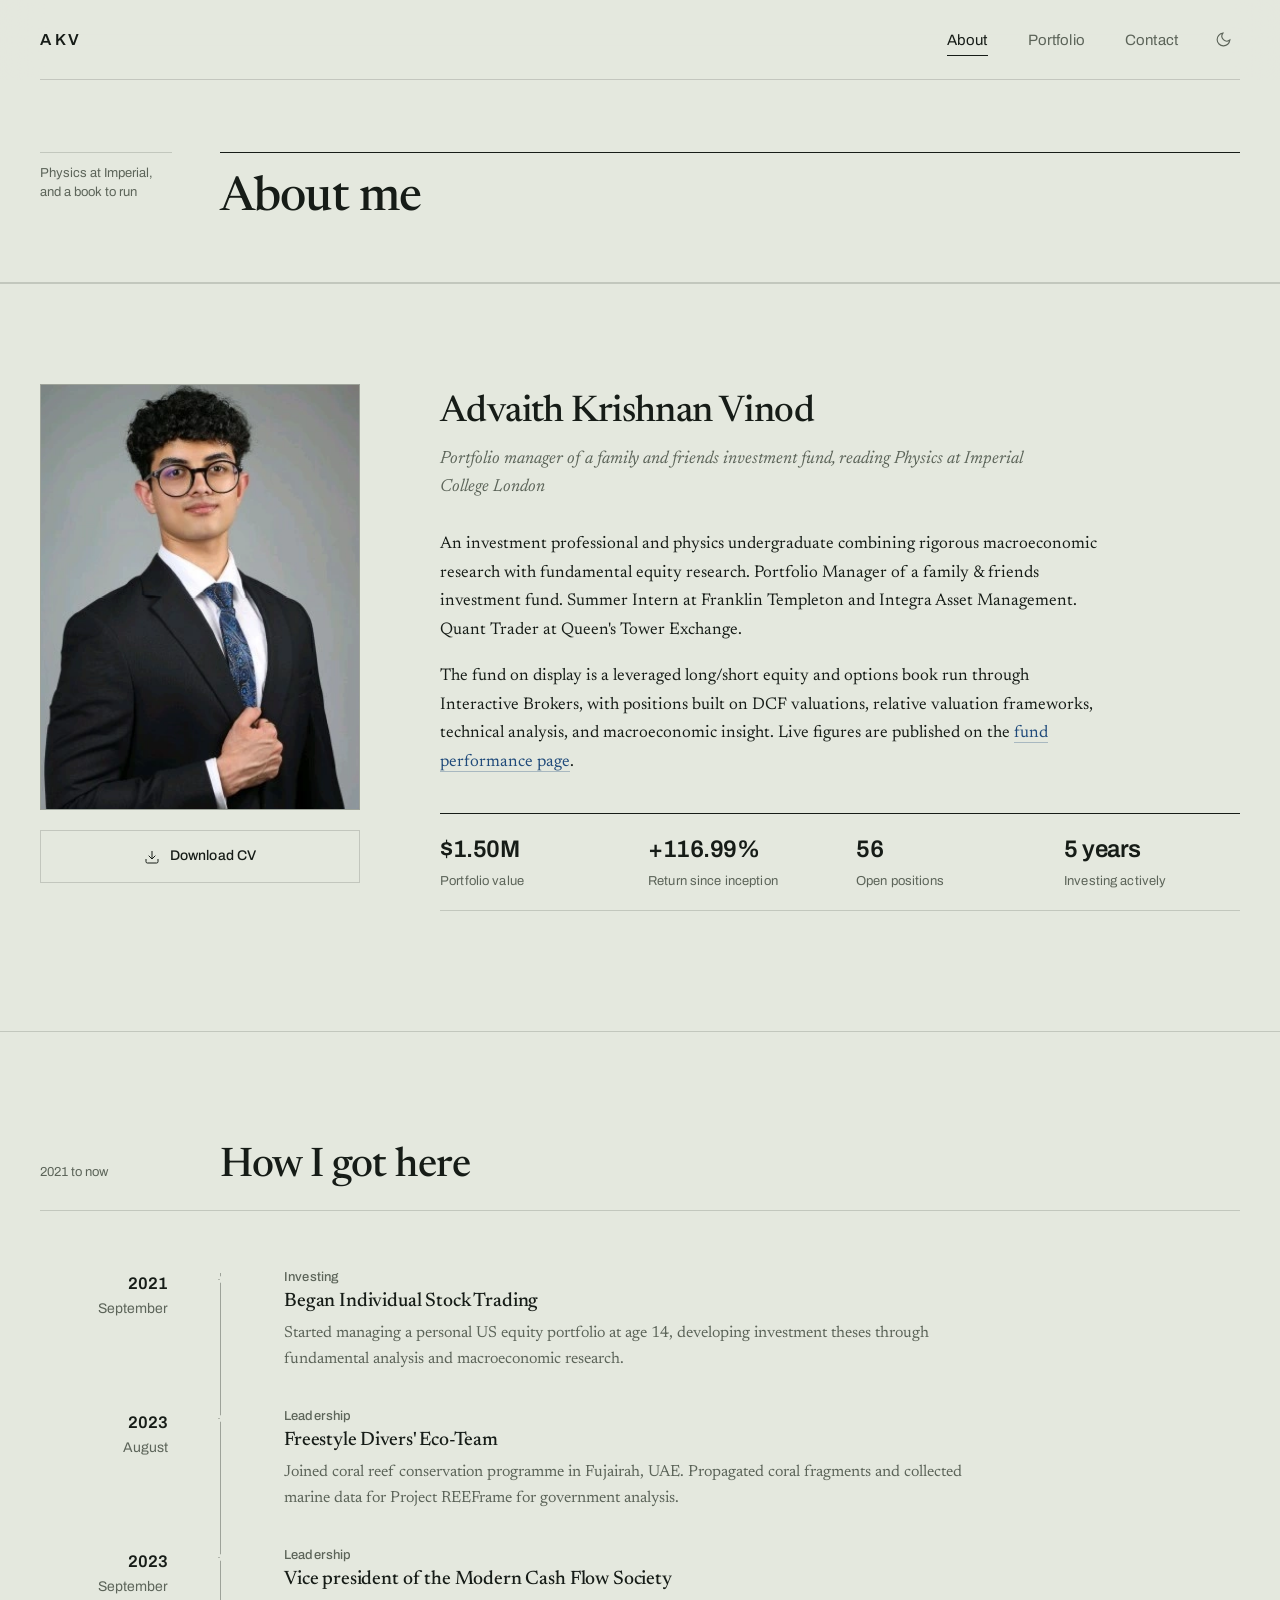
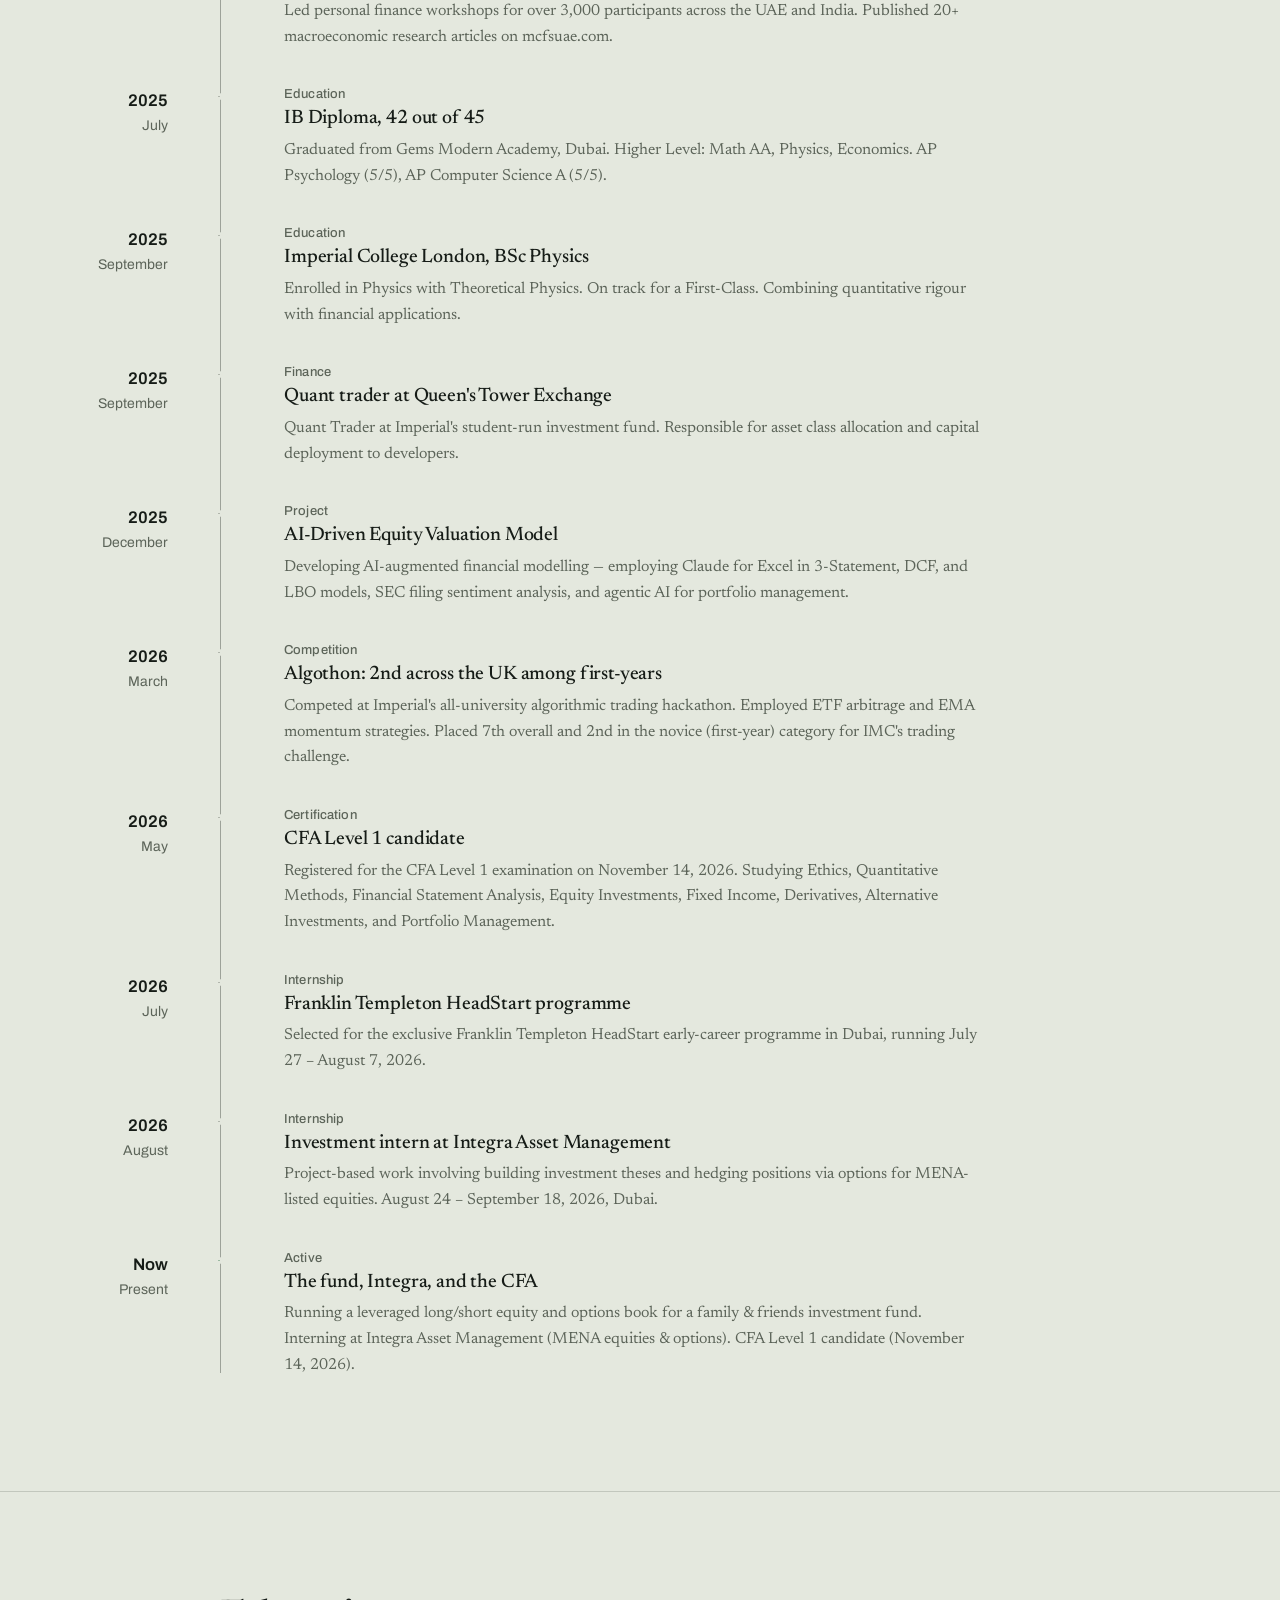
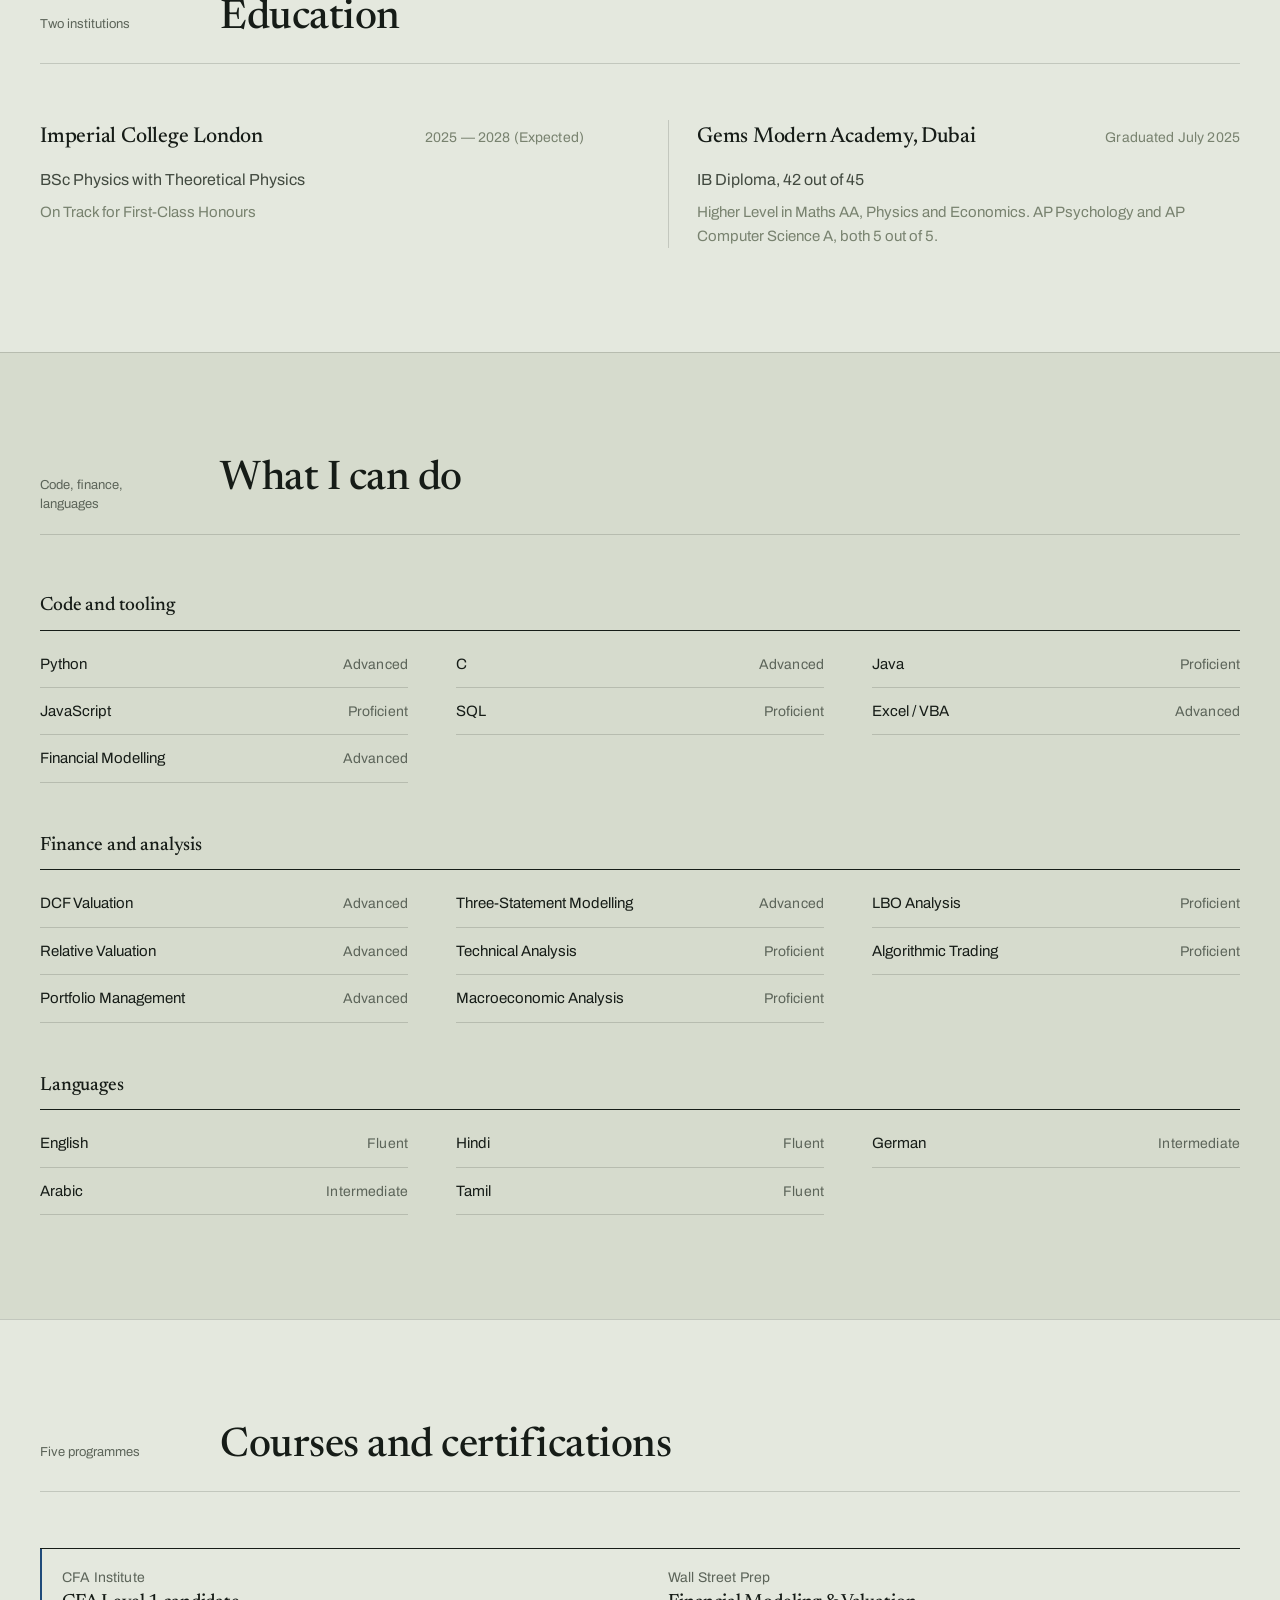
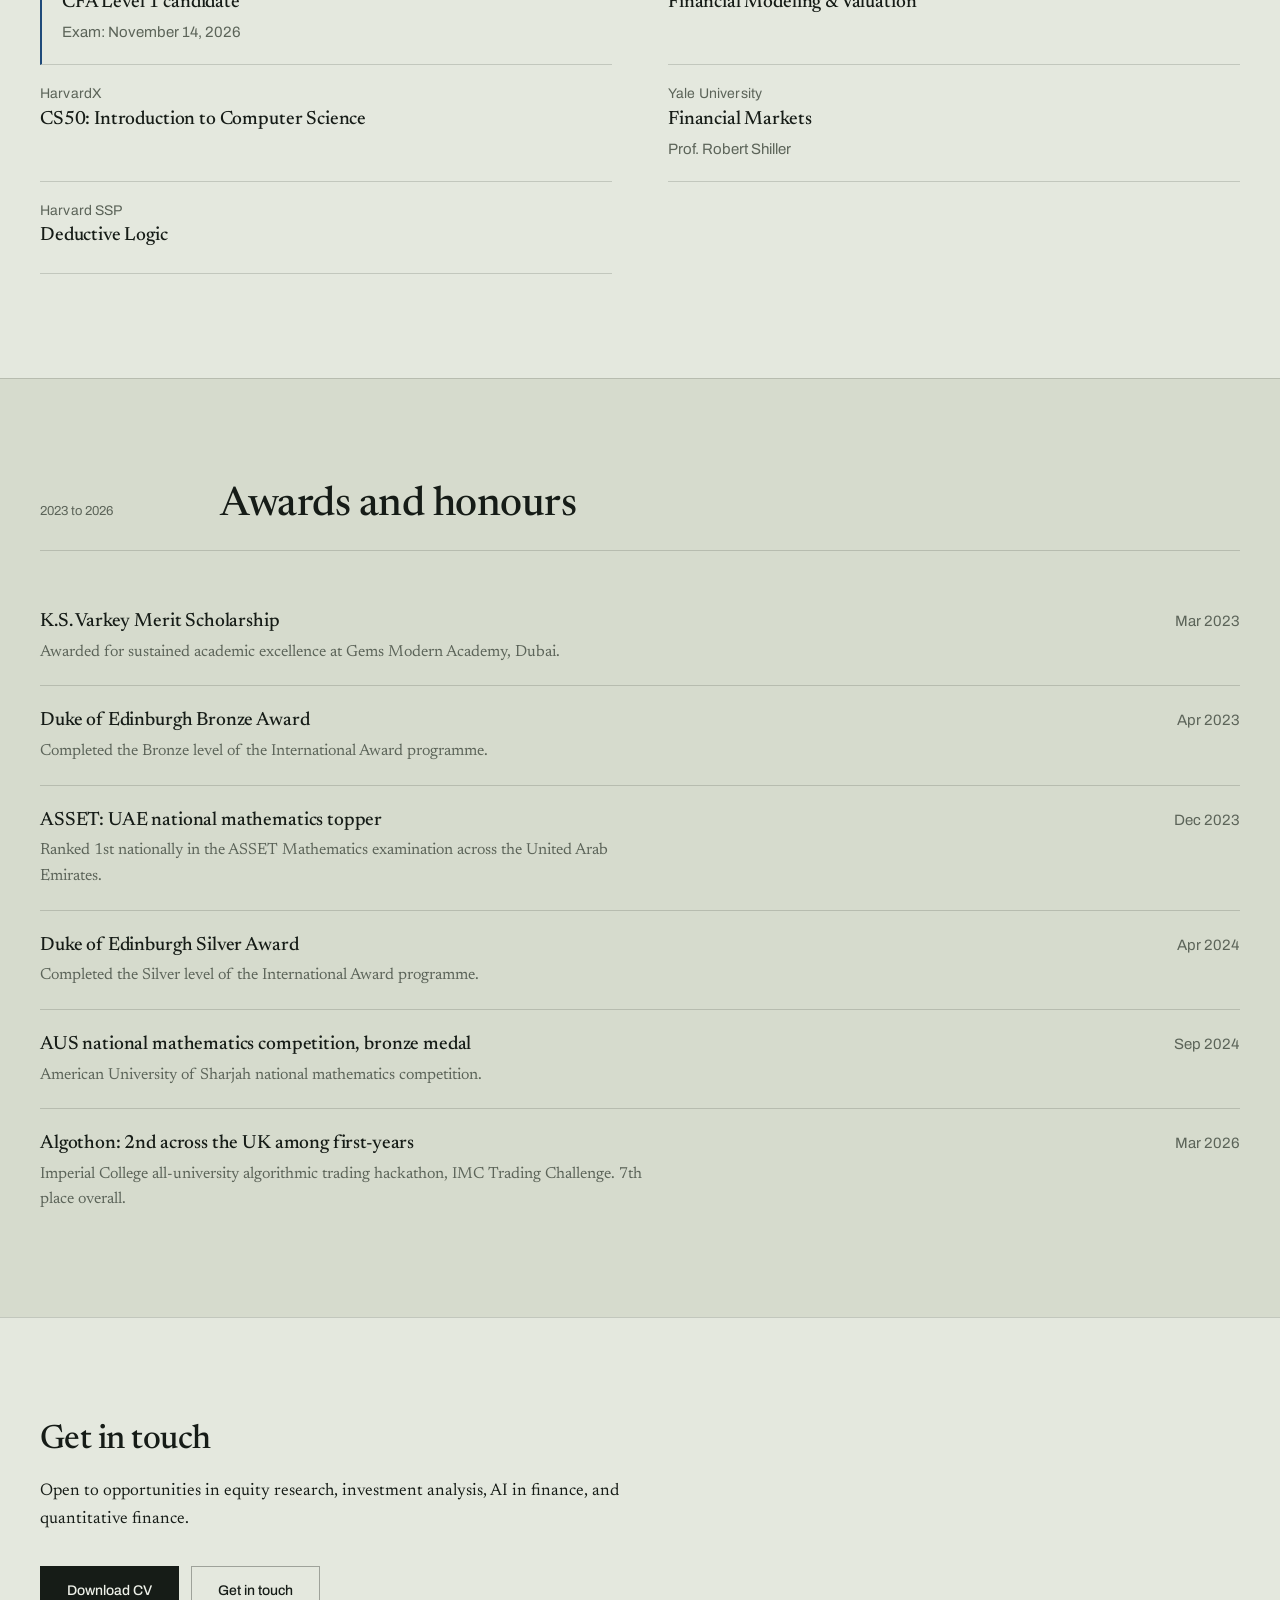
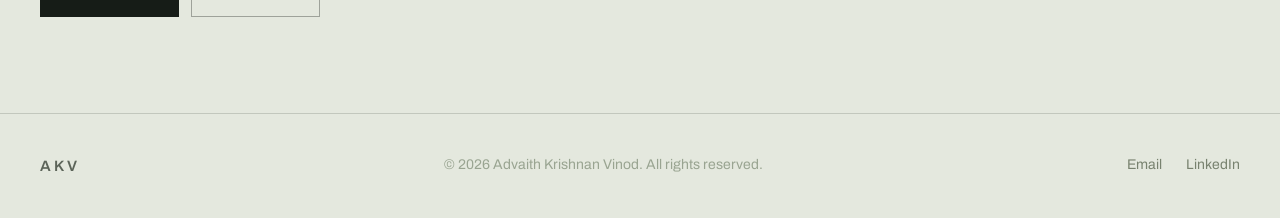
==== commit 2ce11413: "Add a dark mode alongside the light one The same pad, seen at night. Ground and ink swap roles rathe" ====
--- a/pages/about.html
+++ b/pages/about.html
@@ -6,7 +6,14 @@
     <title>About | Advaith Krishnan Vinod</title>
     <link rel="stylesheet" href="../css/style.css">
     <link rel="stylesheet" href="../css/about.css">
-    <meta name="theme-color" content="#e4e8de">
+    <script>
+        try {
+            var t = localStorage.getItem("theme");
+            if (t === "dark" || t === "light") document.documentElement.dataset.theme = t;
+        } catch (e) {}
+    </script>
+    <meta name="theme-color" content="#e4e8de" media="(prefers-color-scheme: light)">
+    <meta name="theme-color" content="#171b14" media="(prefers-color-scheme: dark)">
     <link rel="preconnect" href="https://fonts.googleapis.com">
     <link rel="preconnect" href="https://fonts.gstatic.com" crossorigin>
     <link href="https://fonts.googleapis.com/css2?family=Archivo:wght@400;500;600&family=Newsreader:ital,opsz,wght@0,6..72,400;0,6..72,500;1,6..72,400&display=swap" rel="stylesheet">
@@ -16,15 +23,26 @@
     <nav id="navbar" class="scrolled">
         <div class="nav-inner">
             <a href="../index.html" class="nav-logo">AKV</a>
-            <div class="nav-links">
-                <a href="about.html" class="nav-link active">About</a>
-                <a href="portfolio.html" class="nav-link">Portfolio</a>
-                <a href="contact.html" class="nav-link">Contact</a>
-            </div>
-            <button class="nav-menu-btn" id="menuBtn" aria-label="Toggle menu">
-                <span></span>
-                <span></span>
-            </button>
+            <div class="nav-right">
+                <div class="nav-links">
+                    <a href="about.html" class="nav-link active">About</a>
+                    <a href="portfolio.html" class="nav-link">Portfolio</a>
+                    <a href="contact.html" class="nav-link">Contact</a>
+                </div>
+                <button class="theme-toggle" id="themeToggle" type="button" aria-label="Switch to dark mode">
+                    <svg class="icon-light" aria-hidden="true" viewBox="0 0 24 24" fill="none" stroke="currentColor" stroke-width="1.6" stroke-linecap="round">
+                        <path d="M21 12.8A9 9 0 1 1 11.2 3a7 7 0 0 0 9.8 9.8z"/>
+                    </svg>
+                    <svg class="icon-dark" aria-hidden="true" viewBox="0 0 24 24" fill="none" stroke="currentColor" stroke-width="1.6" stroke-linecap="round">
+                        <circle cx="12" cy="12" r="4.2"/>
+                        <path d="M12 2.4v2.2M12 19.4v2.2M4.2 12H2M22 12h-2.2M6.5 6.5 4.9 4.9M19.1 19.1l-1.6-1.6M17.5 6.5l1.6-1.6M4.9 19.1l1.6-1.6"/>
+                    </svg>
+                </button>
+                <button class="nav-menu-btn" id="menuBtn" aria-label="Toggle menu">
+                    <span></span>
+                    <span></span>
+                </button>
+            </div>
         </div>
     </nav>
 
--- a/css/style.css
+++ b/css/style.css
@@ -40,6 +40,26 @@
     --plot: #1f4a7a;
     --plot-soft: rgba(31, 74, 122, 0.12);
 
+    /* Chart furniture. Charts read these through inline style="var(--x)", so a
+       theme change recolours them without anything being re-rendered. */
+    --chart-grid: rgba(22, 28, 23, 0.12);
+    --chart-axis: rgba(22, 28, 23, 0.30);
+    --bench-alt: #737d69;
+
+    /* A categorical sequence for the sector breakdown: the accent blue
+       stepping towards slate and olive. Muted on purpose — the donut is a
+       breakdown, not a focal point. */
+    --sector-1: #1f4a7a;
+    --sector-2: #4a6f92;
+    --sector-3: #7a6a4b;
+    --sector-4: #3f5c46;
+    --sector-5: #8a5c5c;
+    --sector-6: #6d7080;
+    --sector-7: #a08a63;
+    --sector-8: #5f7d78;
+    --sector-9: #8b8f86;
+    --sector-10: #4c4f58;
+
     --font-sans: 'Archivo', -apple-system, BlinkMacSystemFont, sans-serif;
     --font-serif: 'Newsreader', Georgia, 'Times New Roman', serif;
 
@@ -51,6 +71,108 @@
     --rail-gap: 48px;
 
     color-scheme: light;
+}
+
+/* ---- Dark ----
+   The same pad, seen at night. Ground and ink swap roles rather than the
+   palette being inverted channel by channel, so the two modes are reciprocal
+   instead of merely opposite. The plot line lifts to stay legible; gains and
+   losses lift with it. */
+@media (prefers-color-scheme: dark) {
+    :root:not([data-theme="light"]) {
+        --pad: #171b14;
+        --pad-deep: #10130e;
+        --pad-raised: #1f2419;
+
+        --ink: #e4e8de;
+        --ink-strong: #f5f8f1;
+        --ink-soft: #98a18d;
+
+        --gray-900: #22271c;
+        --gray-800: #2b3125;
+        --gray-700: #3a4133;
+        --gray-600: #5a6252;
+        --gray-500: #7d8674;
+        --gray-400: #9aa392;
+        --gray-300: #c2c9b9;
+
+        --rule: rgba(228, 232, 222, 0.18);
+        --rule-strong: rgba(228, 232, 222, 0.38);
+        --film: rgba(228, 232, 222, 0.06);
+
+        --green: #6fc98a;
+        --green-soft: rgba(111, 201, 138, 0.16);
+        --red: #e0736f;
+        --red-soft: rgba(224, 115, 111, 0.16);
+
+        --plot: #7aa9dd;
+        --plot-soft: rgba(122, 169, 221, 0.16);
+
+        --chart-grid: rgba(228, 232, 222, 0.11);
+        --chart-axis: rgba(228, 232, 222, 0.32);
+        --bench-alt: #9aa48e;
+
+        --sector-1: #7aa9dd;
+        --sector-2: #9fb8cf;
+        --sector-3: #c2a878;
+        --sector-4: #7fae8c;
+        --sector-5: #d4938f;
+        --sector-6: #a3a7bb;
+        --sector-7: #d6bd8f;
+        --sector-8: #8fb8b2;
+        --sector-9: #b6bcaa;
+        --sector-10: #9296a3;
+
+        color-scheme: dark;
+    }
+}
+
+/* The explicit choice wins in both directions. */
+:root[data-theme="dark"] {
+    --pad: #171b14;
+    --pad-deep: #10130e;
+    --pad-raised: #1f2419;
+
+    --ink: #e4e8de;
+    --ink-strong: #f5f8f1;
+    --ink-soft: #98a18d;
+
+    --gray-900: #22271c;
+    --gray-800: #2b3125;
+    --gray-700: #3a4133;
+    --gray-600: #5a6252;
+    --gray-500: #7d8674;
+    --gray-400: #9aa392;
+    --gray-300: #c2c9b9;
+
+    --rule: rgba(228, 232, 222, 0.18);
+    --rule-strong: rgba(228, 232, 222, 0.38);
+    --film: rgba(228, 232, 222, 0.06);
+
+    --green: #6fc98a;
+    --green-soft: rgba(111, 201, 138, 0.16);
+    --red: #e0736f;
+    --red-soft: rgba(224, 115, 111, 0.16);
+
+    --plot: #7aa9dd;
+    --plot-soft: rgba(122, 169, 221, 0.16);
+
+    --chart-grid: rgba(228, 232, 222, 0.11);
+    --chart-axis: rgba(228, 232, 222, 0.32);
+    --bench-alt: #9aa48e;
+
+    --sector-1: #7aa9dd;
+    --sector-2: #9fb8cf;
+    --sector-3: #c2a878;
+    --sector-4: #7fae8c;
+    --sector-5: #d4938f;
+    --sector-6: #a3a7bb;
+    --sector-7: #d6bd8f;
+    --sector-8: #8fb8b2;
+    --sector-9: #b6bcaa;
+    --sector-10: #9296a3;
+
+    color-scheme: dark;
 }
 
 /* ---- Reset & Base ---- */
@@ -81,8 +203,8 @@
 .pad-grid {
     background-color: var(--pad-raised);
     background-image:
-        linear-gradient(to right, rgba(22, 28, 23, 0.07) 1px, transparent 1px),
-        linear-gradient(to bottom, rgba(22, 28, 23, 0.07) 1px, transparent 1px);
+        linear-gradient(to right, var(--chart-grid) 1px, transparent 1px),
+        linear-gradient(to bottom, var(--chart-grid) 1px, transparent 1px);
     background-size: 26px 26px;
     background-position: -1px -1px;
 }
@@ -260,7 +382,7 @@
 }
 
 #navbar.scrolled {
-    background: rgba(228, 232, 222, 0.88);
+    background: color-mix(in srgb, var(--pad) 88%, transparent);
     backdrop-filter: blur(20px);
     -webkit-backdrop-filter: blur(20px);
 }
@@ -314,6 +436,54 @@
 .nav-link:hover::after,
 .nav-link.active::after {
     width: 100%;
+}
+
+/* ---- Theme toggle ----
+   Two icons in one button; the stylesheet decides which is showing, so the
+   control is correct on first paint without waiting for script. */
+.theme-toggle {
+    display: inline-flex;
+    align-items: center;
+    justify-content: center;
+    width: 34px;
+    height: 34px;
+    margin-left: 28px;
+    color: var(--ink-soft);
+    border: 1px solid transparent;
+    border-radius: 2px;
+    touch-action: manipulation;
+    transition: color 0.2s, border-color 0.2s;
+}
+
+.theme-toggle:hover {
+    color: var(--ink);
+    border-color: var(--rule);
+}
+
+.theme-toggle svg {
+    width: 17px;
+    height: 17px;
+}
+
+/* Show the icon for the mode the button switches TO. */
+.theme-toggle .icon-dark { display: none; }
+.theme-toggle .icon-light { display: block; }
+
+@media (prefers-color-scheme: dark) {
+    :root:not([data-theme="light"]) .theme-toggle .icon-dark { display: block; }
+    :root:not([data-theme="light"]) .theme-toggle .icon-light { display: none; }
+}
+
+:root[data-theme="dark"] .theme-toggle .icon-dark { display: block; }
+:root[data-theme="dark"] .theme-toggle .icon-light { display: none; }
+
+.nav-right {
+    display: flex;
+    align-items: center;
+}
+
+@media (max-width: 768px) {
+    .theme-toggle { margin-left: 0; margin-right: 4px; }
 }
 
 .nav-menu-btn {
@@ -442,14 +612,13 @@
 }
 
 /* ---- Hero ----
-   The page opens on the thing the site exists to show: the fund's own return
-   path, drawn once on the pad grid. The name sits above it and the margin
-   dates it. This is the only unprompted motion anywhere on the site. */
+   The page opens on the person: the name, what he does, and one sentence. The
+   fund is stated once further down and nowhere else. */
 .hero {
-    min-height: 100svh;
+    min-height: 82svh;
     display: flex;
     align-items: center;
-    padding: 120px 0 72px;
+    padding: 128px 0 88px;
     position: relative;
     background: var(--pad);
     border-bottom: 1px solid var(--rule);
@@ -492,60 +661,47 @@
 
 .hero-title {
     font-family: var(--font-serif);
-    font-size: clamp(2.4rem, 5.4vw, 3.4rem);
+    font-size: clamp(2.6rem, 6vw, 4rem);
     font-weight: 500;
-    line-height: 1.06;
-    letter-spacing: -0.02em;
+    line-height: 1.04;
+    letter-spacing: -0.022em;
     text-wrap: balance;
-    margin-bottom: 6px;
+    margin-bottom: 8px;
 }
 
 .title-line { display: block; }
 
 .hero-subtitle {
     font-family: var(--font-serif);
-    font-size: clamp(1.15rem, 2.2vw, 1.5rem);
+    font-size: clamp(1.2rem, 2.4vw, 1.6rem);
     font-weight: 400;
     font-style: italic;
     color: var(--ink-soft);
-    margin-bottom: 40px;
-}
-
-/* The plot itself. */
-.hero-plot {
+    margin-bottom: 26px;
+}
+
+.hero-lede {
+    font-family: var(--font-serif);
+    font-size: 1.125rem;
+    font-weight: 400;
+    line-height: 1.62;
+    color: var(--ink);
+    max-width: 58ch;
+    margin-bottom: 38px;
+}
+
+/* The plot. It lives in the fund section, the one place the fund is stated. */
+.fund-plot {
     position: relative;
-    margin-bottom: 24px;
+    margin-bottom: 32px;
     border: 1px solid var(--rule-strong);
     padding: 20px 20px 12px;
 }
 
-.hero-plot svg {
+.fund-plot svg {
     display: block;
     width: 100%;
     height: auto;
-}
-
-.hero-plot-caption {
-    display: flex;
-    flex-wrap: wrap;
-    gap: 8px 28px;
-    align-items: baseline;
-    margin-bottom: 36px;
-    font-size: 0.8125rem;
-    color: var(--ink-soft);
-    font-variant-numeric: tabular-nums;
-}
-
-.hero-plot-caption b {
-    font-size: 1.35rem;
-    font-weight: 600;
-    color: var(--plot);
-    letter-spacing: -0.01em;
-}
-
-.hero-plot-caption .sep {
-    color: var(--ink);
-    font-weight: 500;
 }
 
 /* The line grows from left to right, once, on load. */
@@ -595,8 +751,8 @@
     }
     .hero-rail {
         display: grid;
-        grid-template-columns: repeat(3, minmax(0, 1fr));
-        column-gap: 16px;
+        grid-template-columns: repeat(auto-fit, minmax(150px, 1fr));
+        column-gap: 20px;
         order: 2;
         border-top: 1px solid var(--rule);
     }
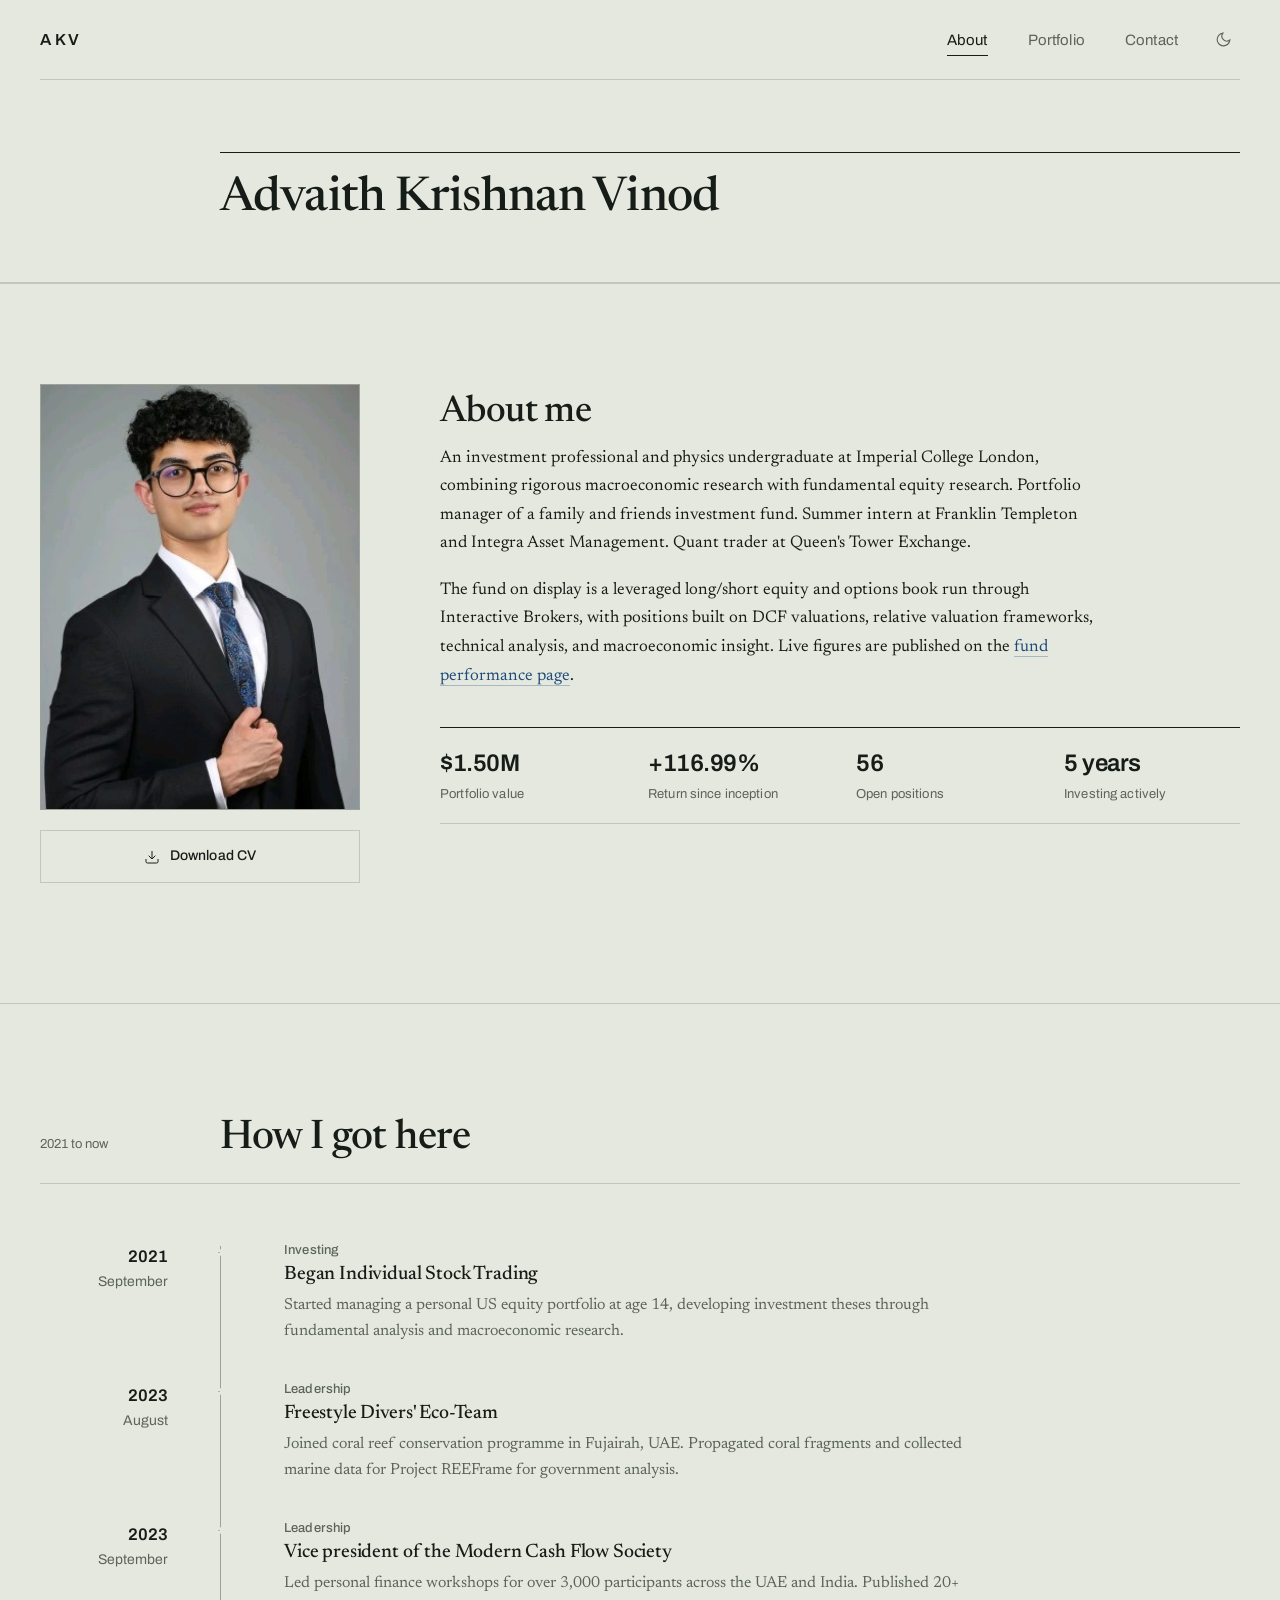
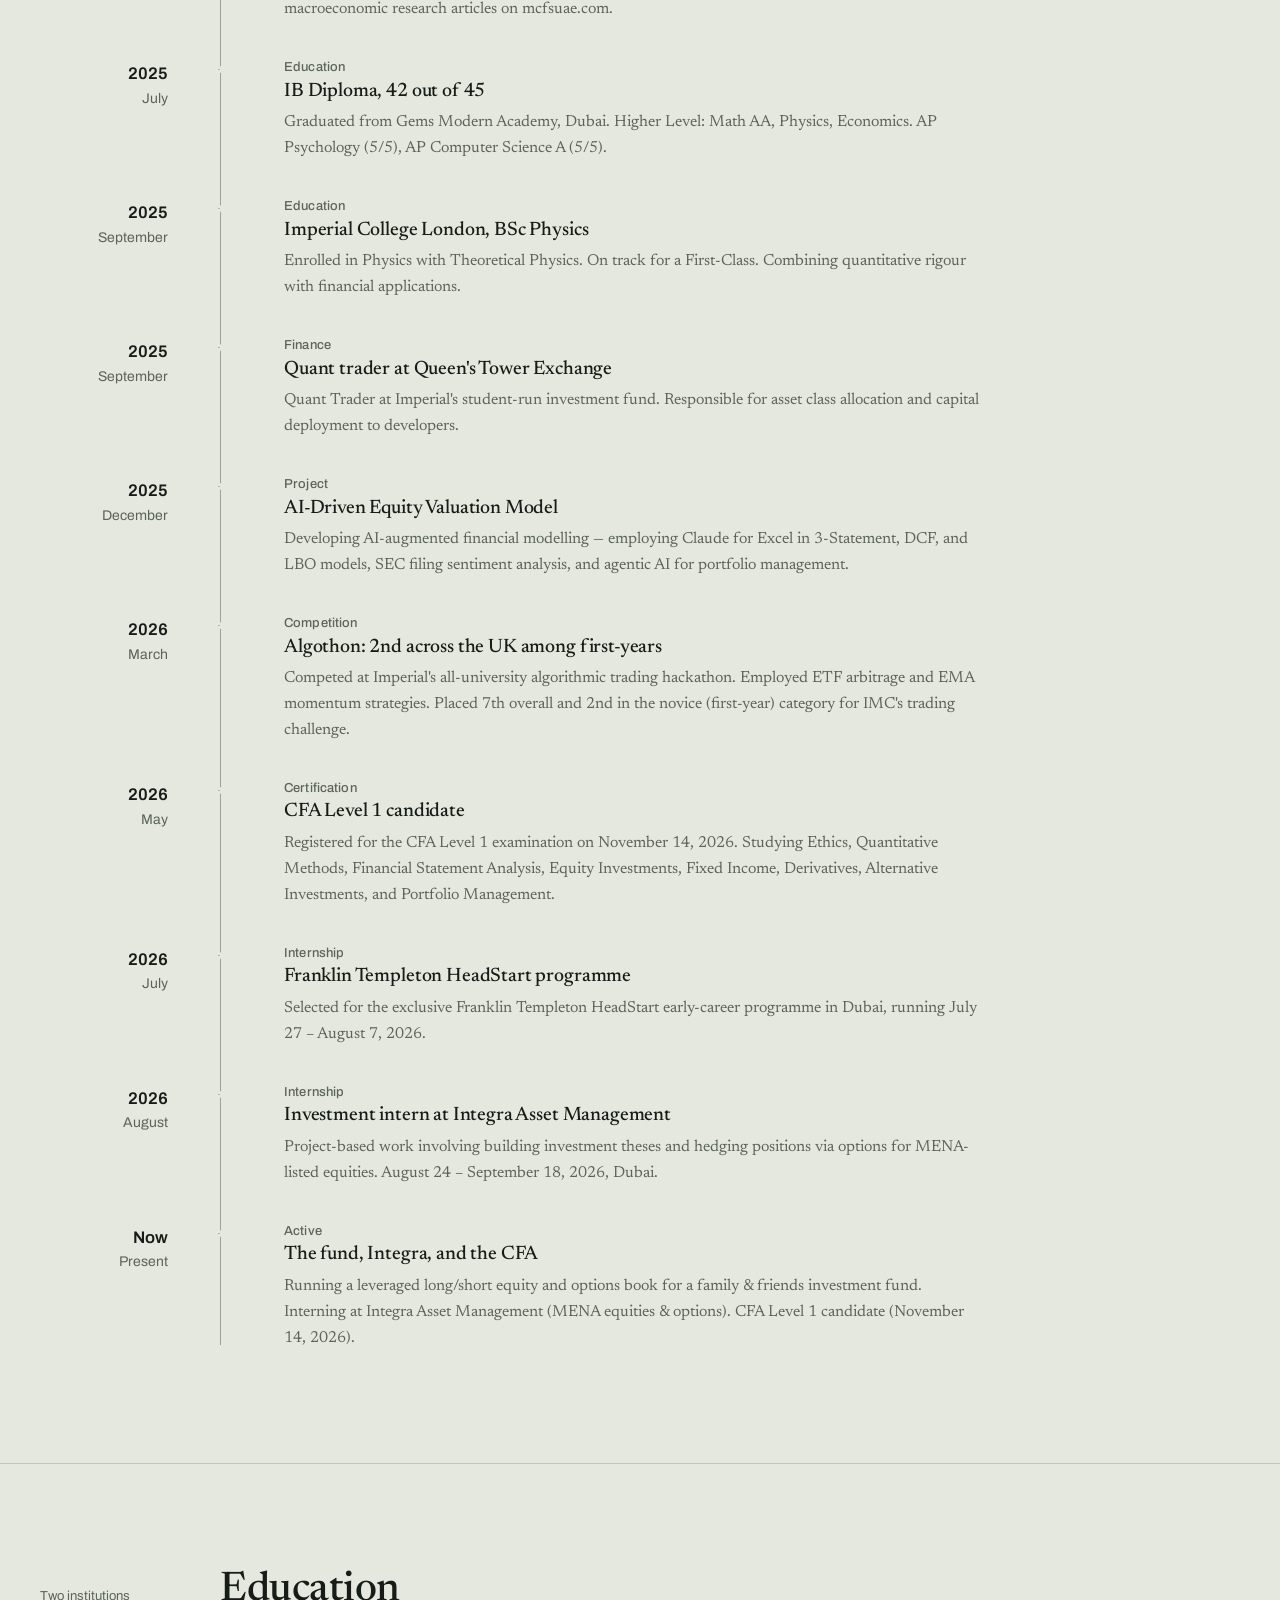
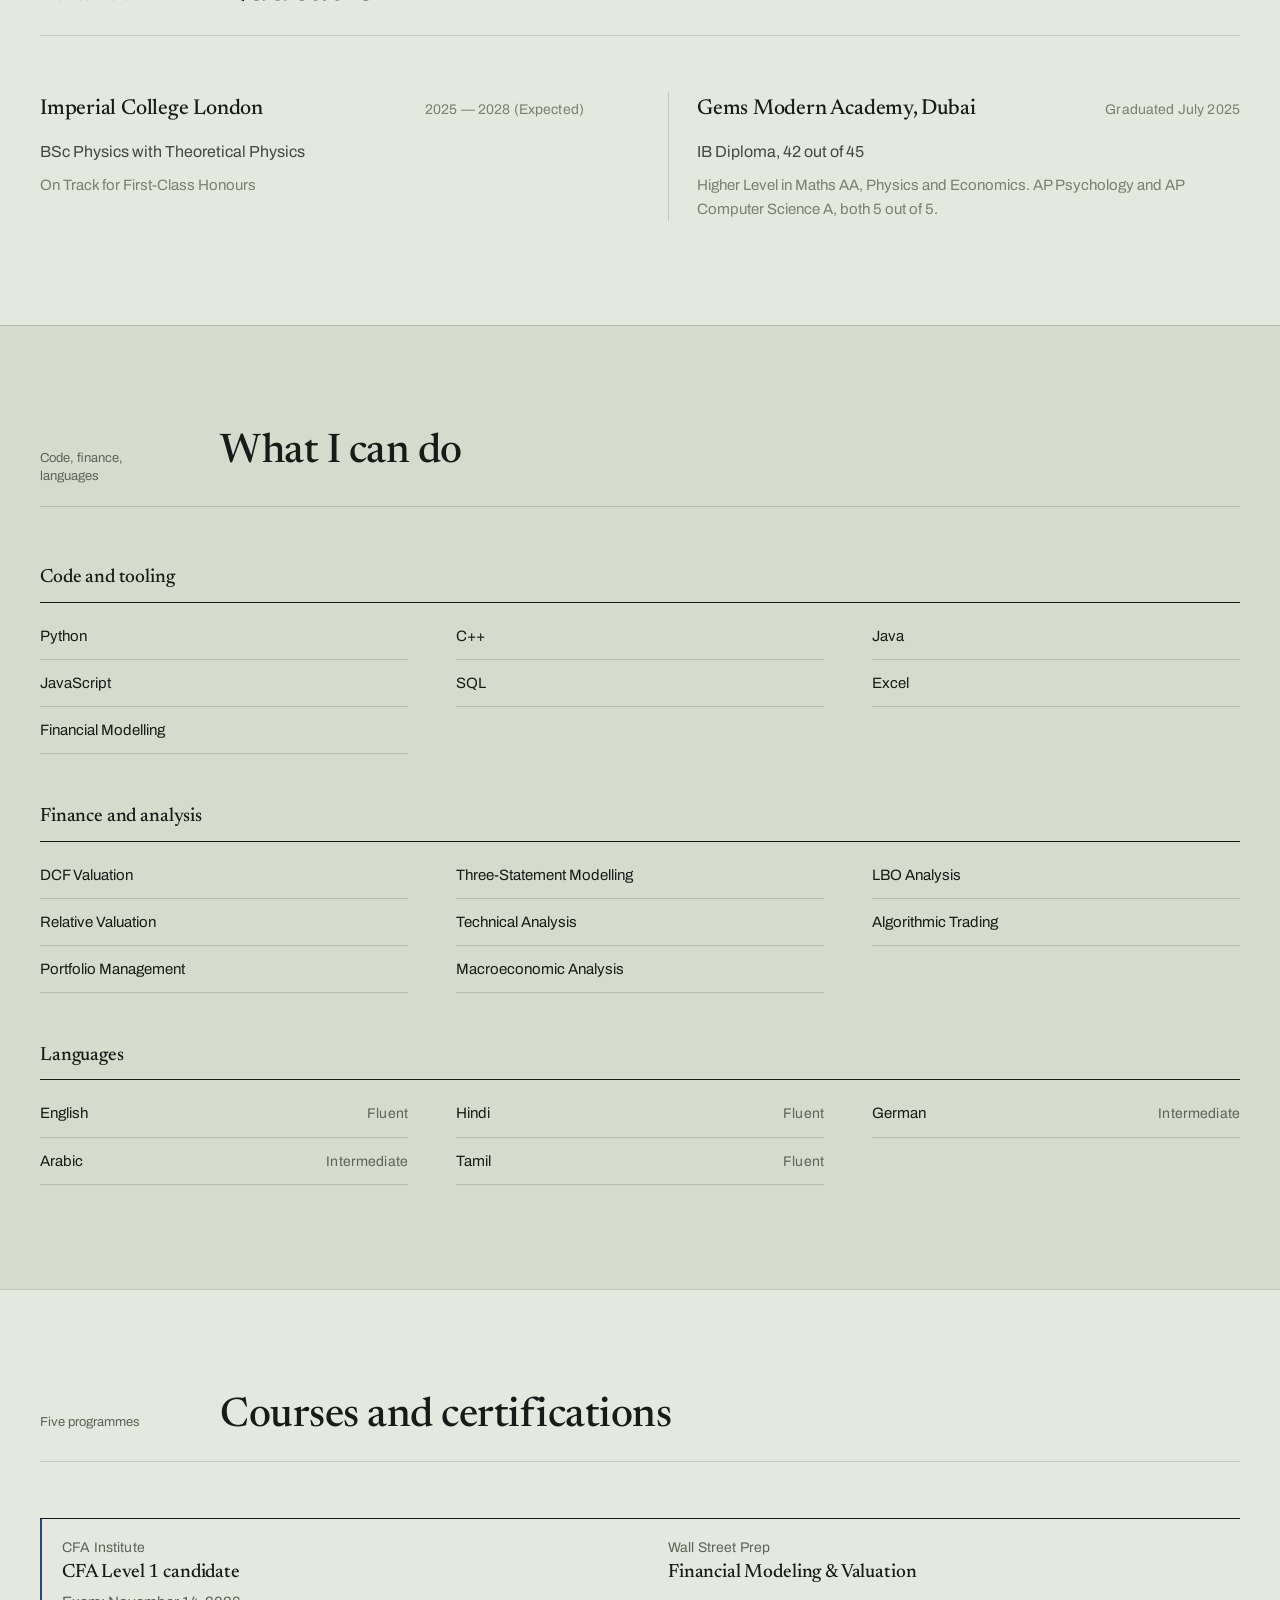
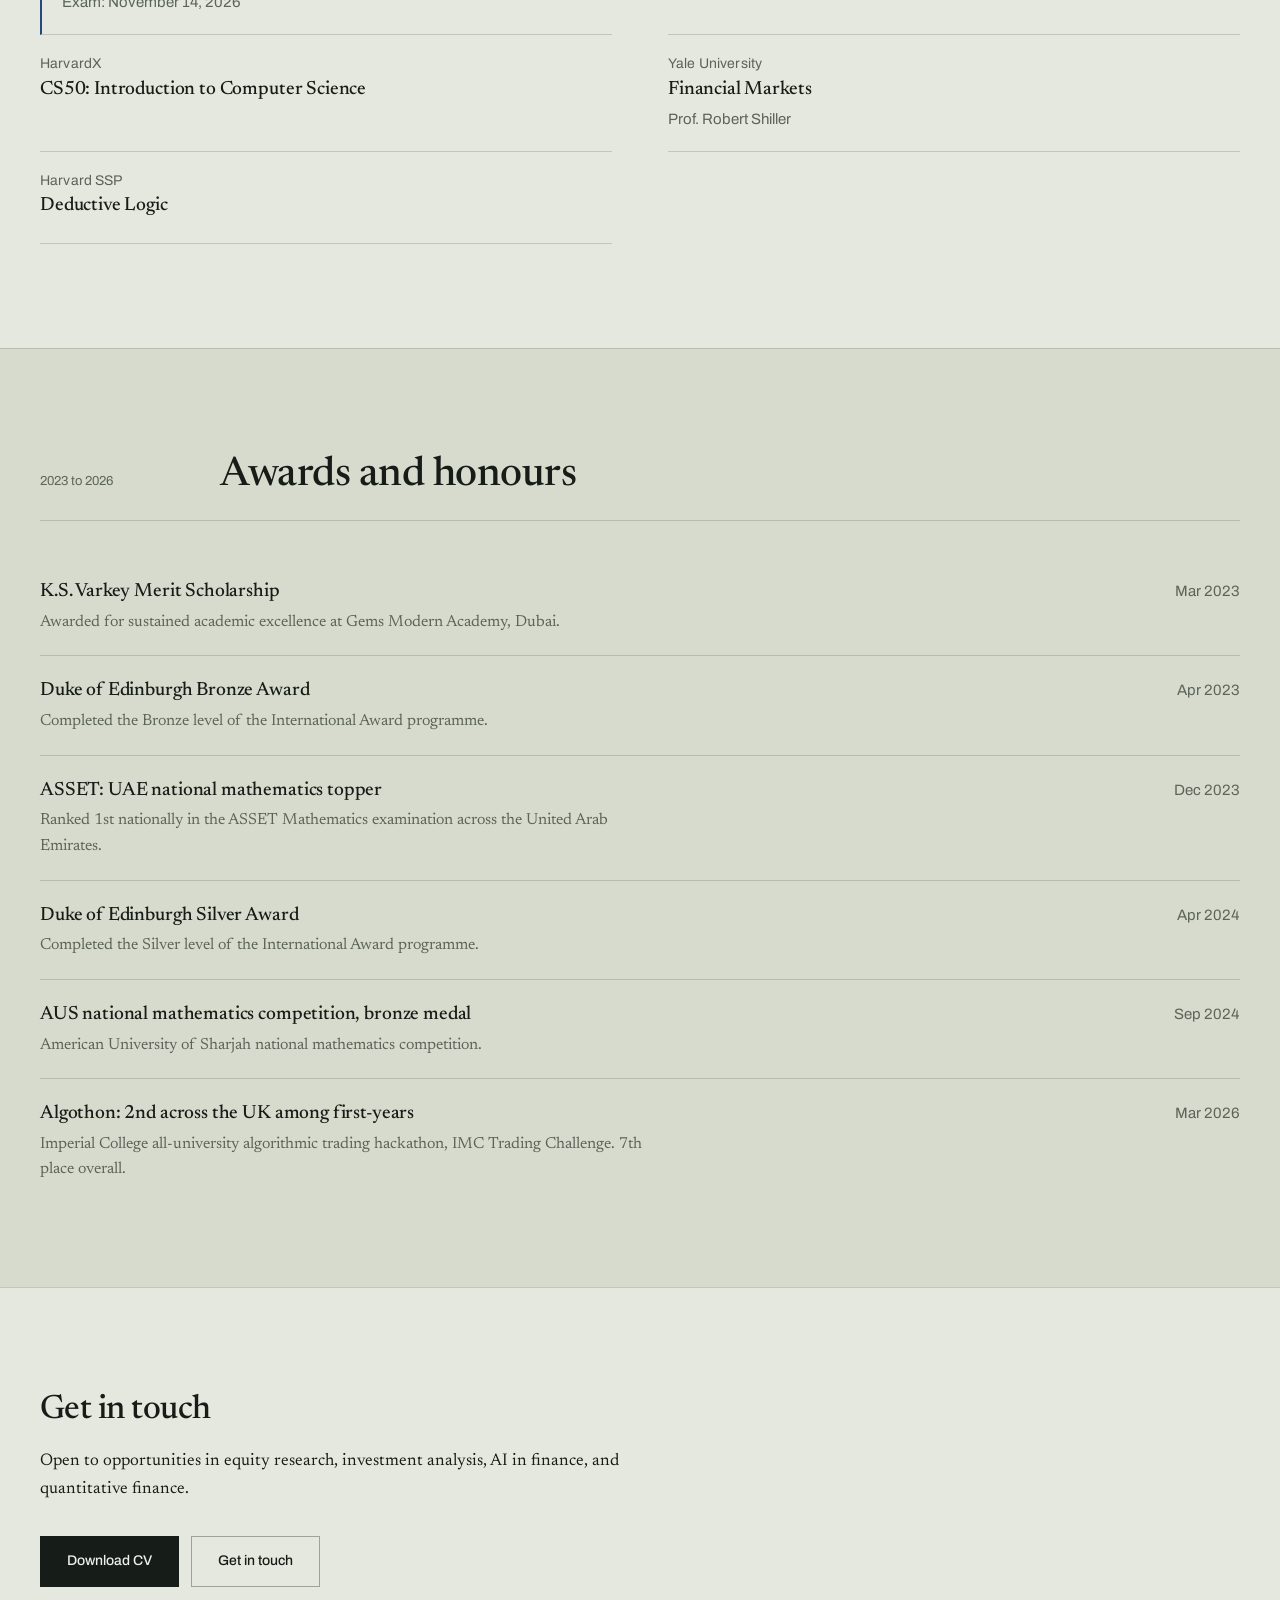
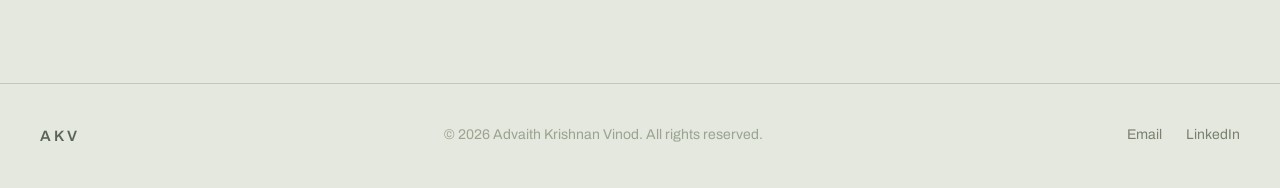
==== commit 434595d5: "Tidy the about and portfolio pages About page: - Dropped "Physics at Imperial, and a book to run" — " ====
--- a/pages/about.html
+++ b/pages/about.html
@@ -57,8 +57,7 @@
     <!-- Page Header -->
     <section class="page-hero">
         <div class="container">
-            <span class="section-label">Physics at Imperial, and a book to run</span>
-            <h1 class="page-hero-title">About me</h1>
+            <h1 class="page-hero-title">Advaith Krishnan Vinod</h1>
         </div>
     </section>
 
@@ -78,9 +77,8 @@
                     </a>
                 </div>
                 <div class="about-intro-content">
-                    <h2 class="about-intro-name">Advaith Krishnan Vinod</h2>
-                    <p class="about-intro-role">Portfolio manager of a family and friends investment fund, reading Physics at Imperial College London</p>
-                    <p class="about-intro-bio">An investment professional and physics undergraduate combining rigorous macroeconomic research with fundamental equity research. Portfolio Manager of a family &amp; friends investment fund. Summer Intern at Franklin Templeton and Integra Asset Management. Quant Trader at Queen's Tower Exchange.</p>
+                    <h2 class="about-intro-name">About me</h2>
+                    <p class="about-intro-bio">An investment professional and physics undergraduate at Imperial College London, combining rigorous macroeconomic research with fundamental equity research. Portfolio manager of a family and friends investment fund. Summer intern at Franklin Templeton and Integra Asset Management. Quant trader at Queen's Tower Exchange.</p>
                     <p class="about-intro-bio">The fund on display is a leveraged long/short equity and options book run through Interactive Brokers, with positions built on DCF valuations, relative valuation frameworks, technical analysis, and macroeconomic insight. Live figures are published on the <a href="portfolio.html" class="inline-link">fund performance page</a>.</p>
 
                     <!-- Key Metrics — populated from js/fund-data.js -->
@@ -316,26 +314,26 @@
                 <div class="skills-block">
                     <h4 class="skills-block-title">Code and tooling</h4>
                     <div class="skills-grid">
-                        <div class="skill-item"><span class="skill-name">Python</span><span class="skill-level">Advanced</span></div>
-                        <div class="skill-item"><span class="skill-name">C</span><span class="skill-level">Advanced</span></div>
-                        <div class="skill-item"><span class="skill-name">Java</span><span class="skill-level">Proficient</span></div>
-                        <div class="skill-item"><span class="skill-name">JavaScript</span><span class="skill-level">Proficient</span></div>
-                        <div class="skill-item"><span class="skill-name">SQL</span><span class="skill-level">Proficient</span></div>
-                        <div class="skill-item"><span class="skill-name">Excel / VBA</span><span class="skill-level">Advanced</span></div>
-                        <div class="skill-item"><span class="skill-name">Financial Modelling</span><span class="skill-level">Advanced</span></div>
+                        <div class="skill-item"><span class="skill-name">Python</span></div>
+                        <div class="skill-item"><span class="skill-name">C++</span></div>
+                        <div class="skill-item"><span class="skill-name">Java</span></div>
+                        <div class="skill-item"><span class="skill-name">JavaScript</span></div>
+                        <div class="skill-item"><span class="skill-name">SQL</span></div>
+                        <div class="skill-item"><span class="skill-name">Excel</span></div>
+                        <div class="skill-item"><span class="skill-name">Financial Modelling</span></div>
                     </div>
                 </div>
                 <div class="skills-block">
                     <h4 class="skills-block-title">Finance and analysis</h4>
                     <div class="skills-grid">
-                        <div class="skill-item"><span class="skill-name">DCF Valuation</span><span class="skill-level">Advanced</span></div>
-                        <div class="skill-item"><span class="skill-name">Three-Statement Modelling</span><span class="skill-level">Advanced</span></div>
-                        <div class="skill-item"><span class="skill-name">LBO Analysis</span><span class="skill-level">Proficient</span></div>
-                        <div class="skill-item"><span class="skill-name">Relative Valuation</span><span class="skill-level">Advanced</span></div>
-                        <div class="skill-item"><span class="skill-name">Technical Analysis</span><span class="skill-level">Proficient</span></div>
-                        <div class="skill-item"><span class="skill-name">Algorithmic Trading</span><span class="skill-level">Proficient</span></div>
-                        <div class="skill-item"><span class="skill-name">Portfolio Management</span><span class="skill-level">Advanced</span></div>
-                        <div class="skill-item"><span class="skill-name">Macroeconomic Analysis</span><span class="skill-level">Proficient</span></div>
+                        <div class="skill-item"><span class="skill-name">DCF Valuation</span></div>
+                        <div class="skill-item"><span class="skill-name">Three-Statement Modelling</span></div>
+                        <div class="skill-item"><span class="skill-name">LBO Analysis</span></div>
+                        <div class="skill-item"><span class="skill-name">Relative Valuation</span></div>
+                        <div class="skill-item"><span class="skill-name">Technical Analysis</span></div>
+                        <div class="skill-item"><span class="skill-name">Algorithmic Trading</span></div>
+                        <div class="skill-item"><span class="skill-name">Portfolio Management</span></div>
+                        <div class="skill-item"><span class="skill-name">Macroeconomic Analysis</span></div>
                     </div>
                 </div>
                 <div class="skills-block">
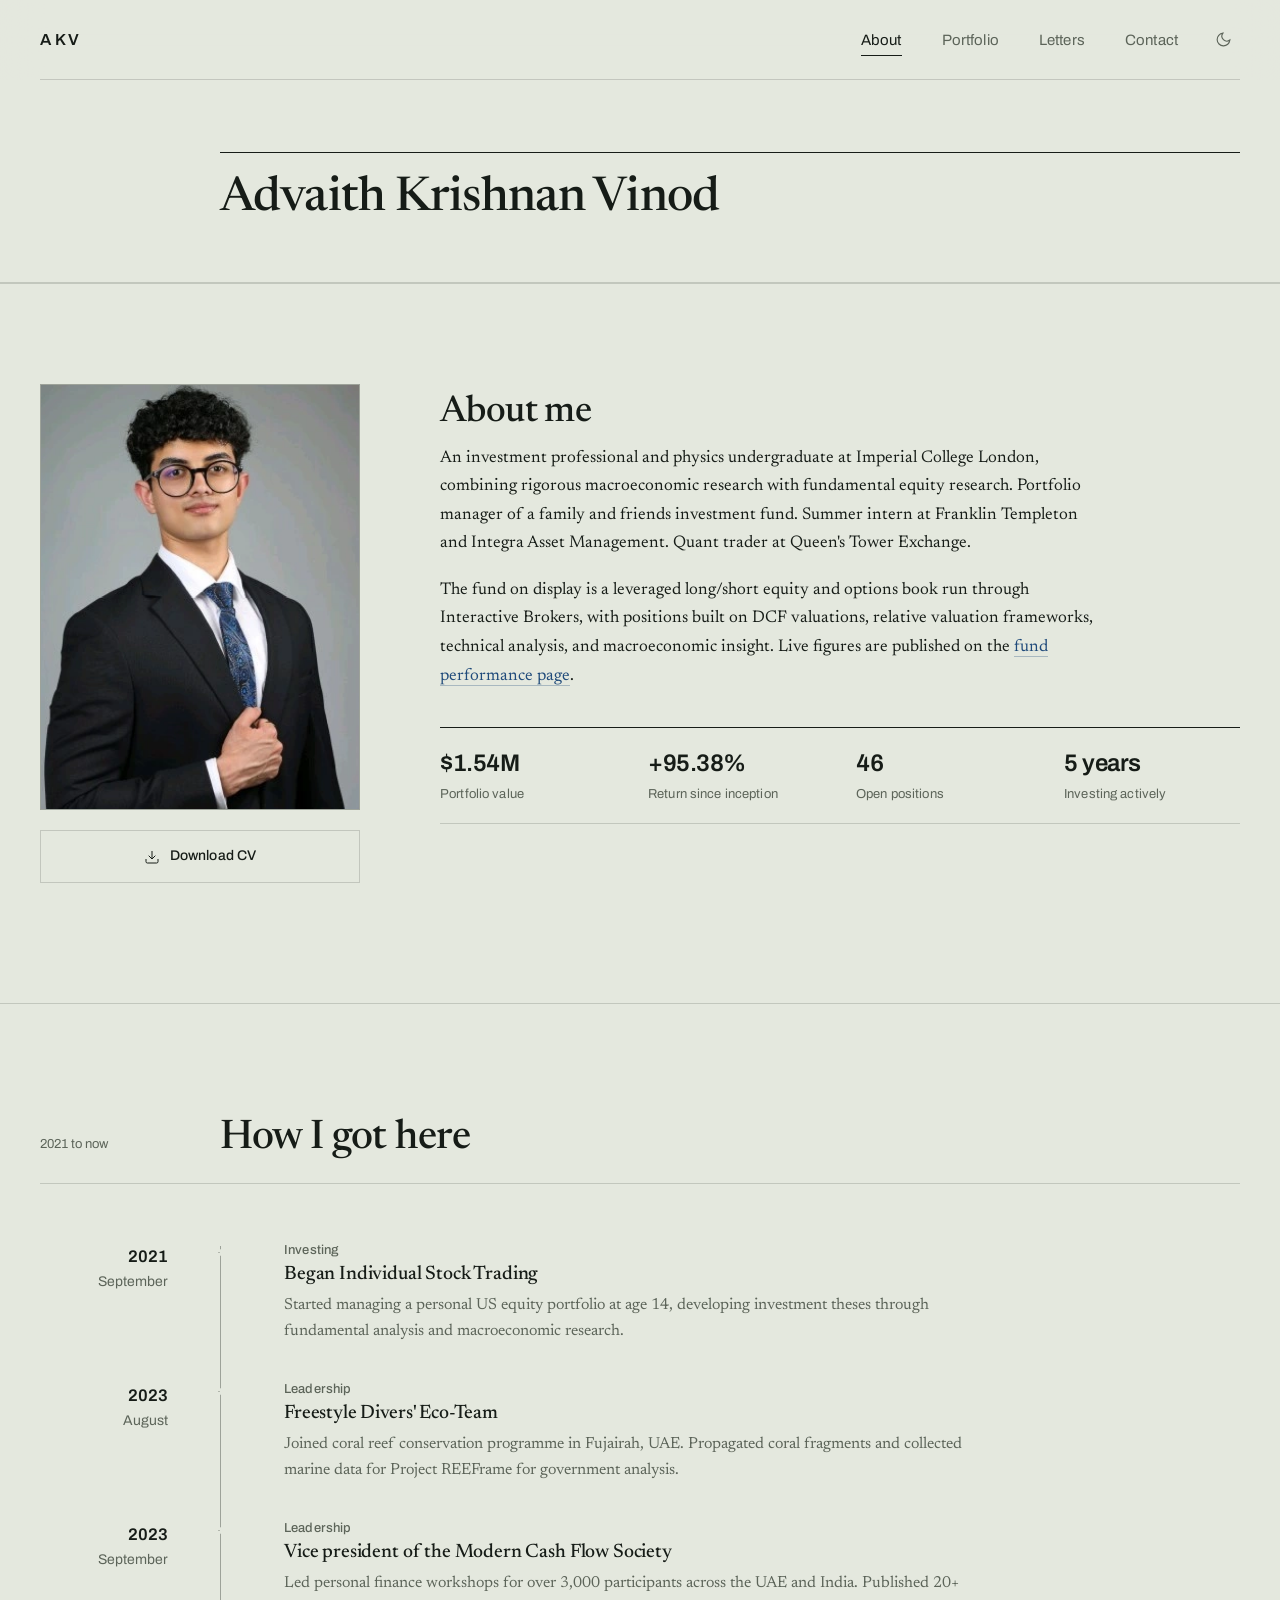
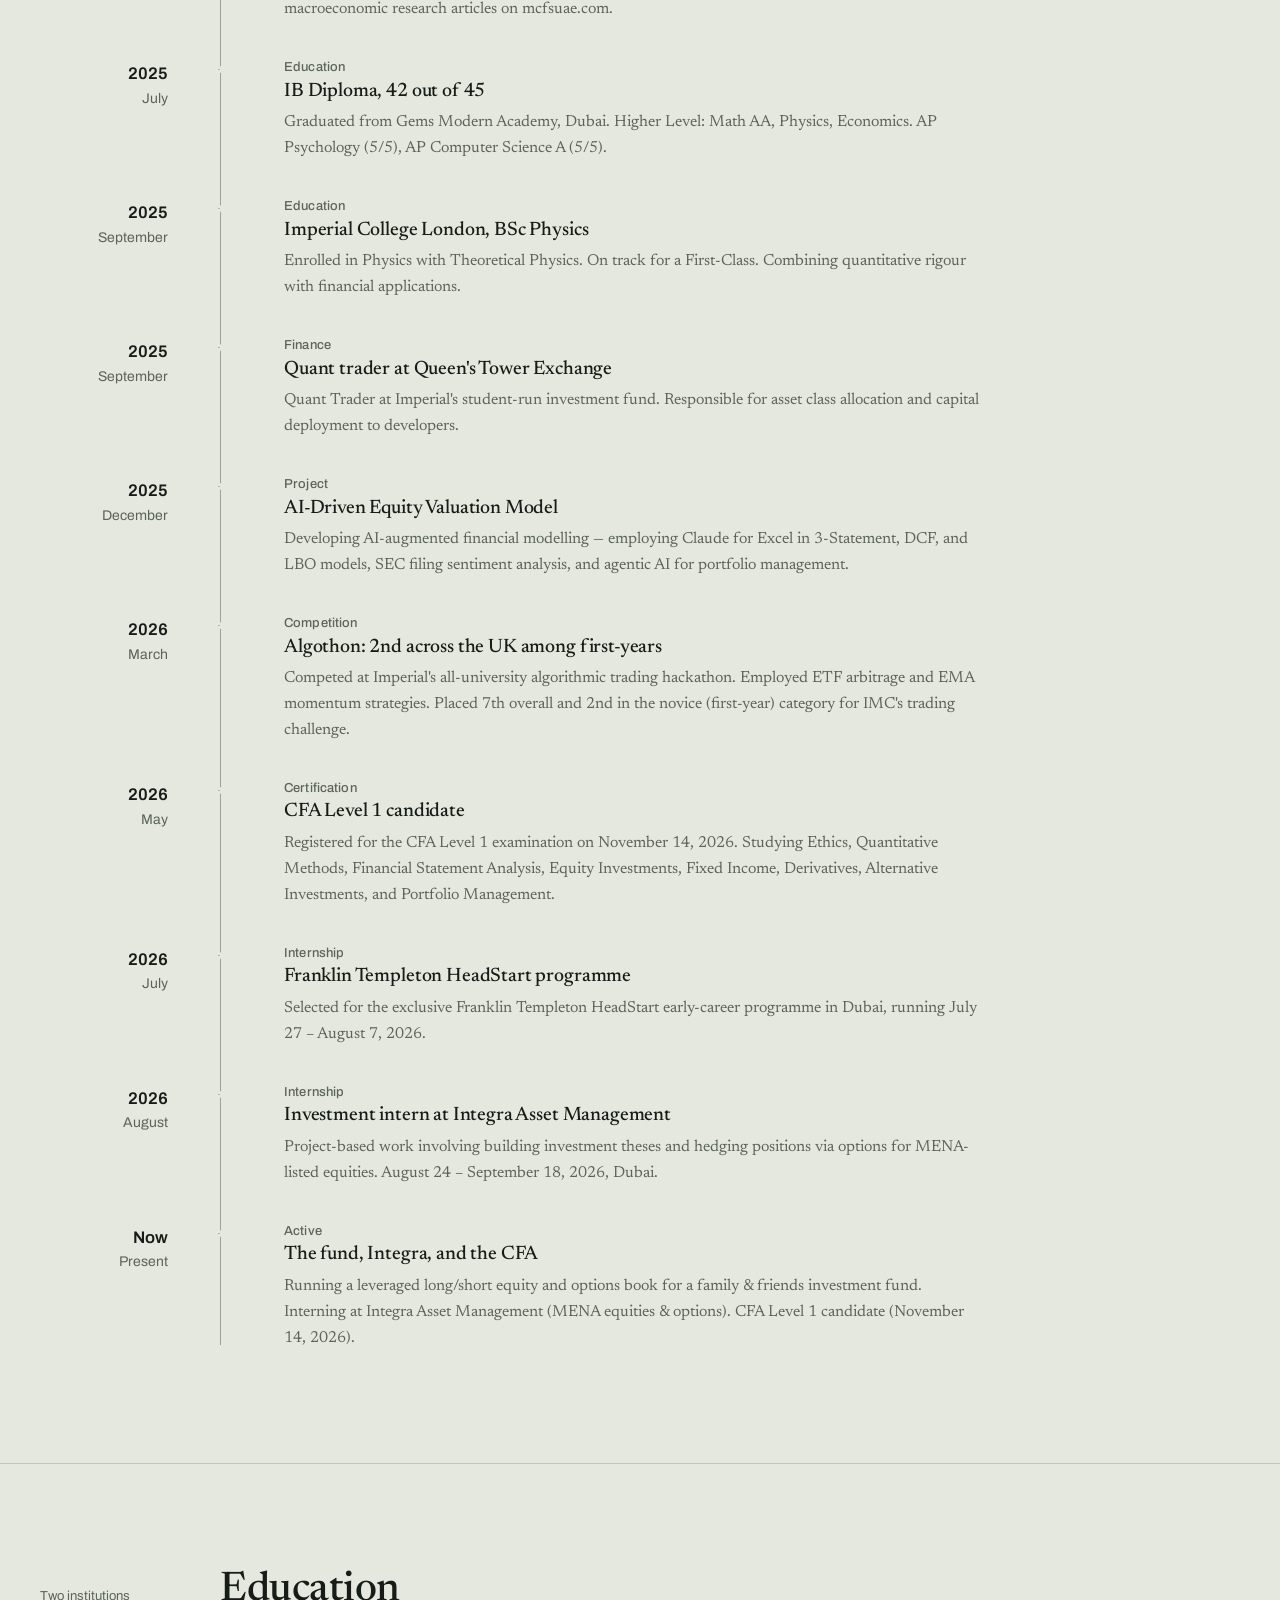
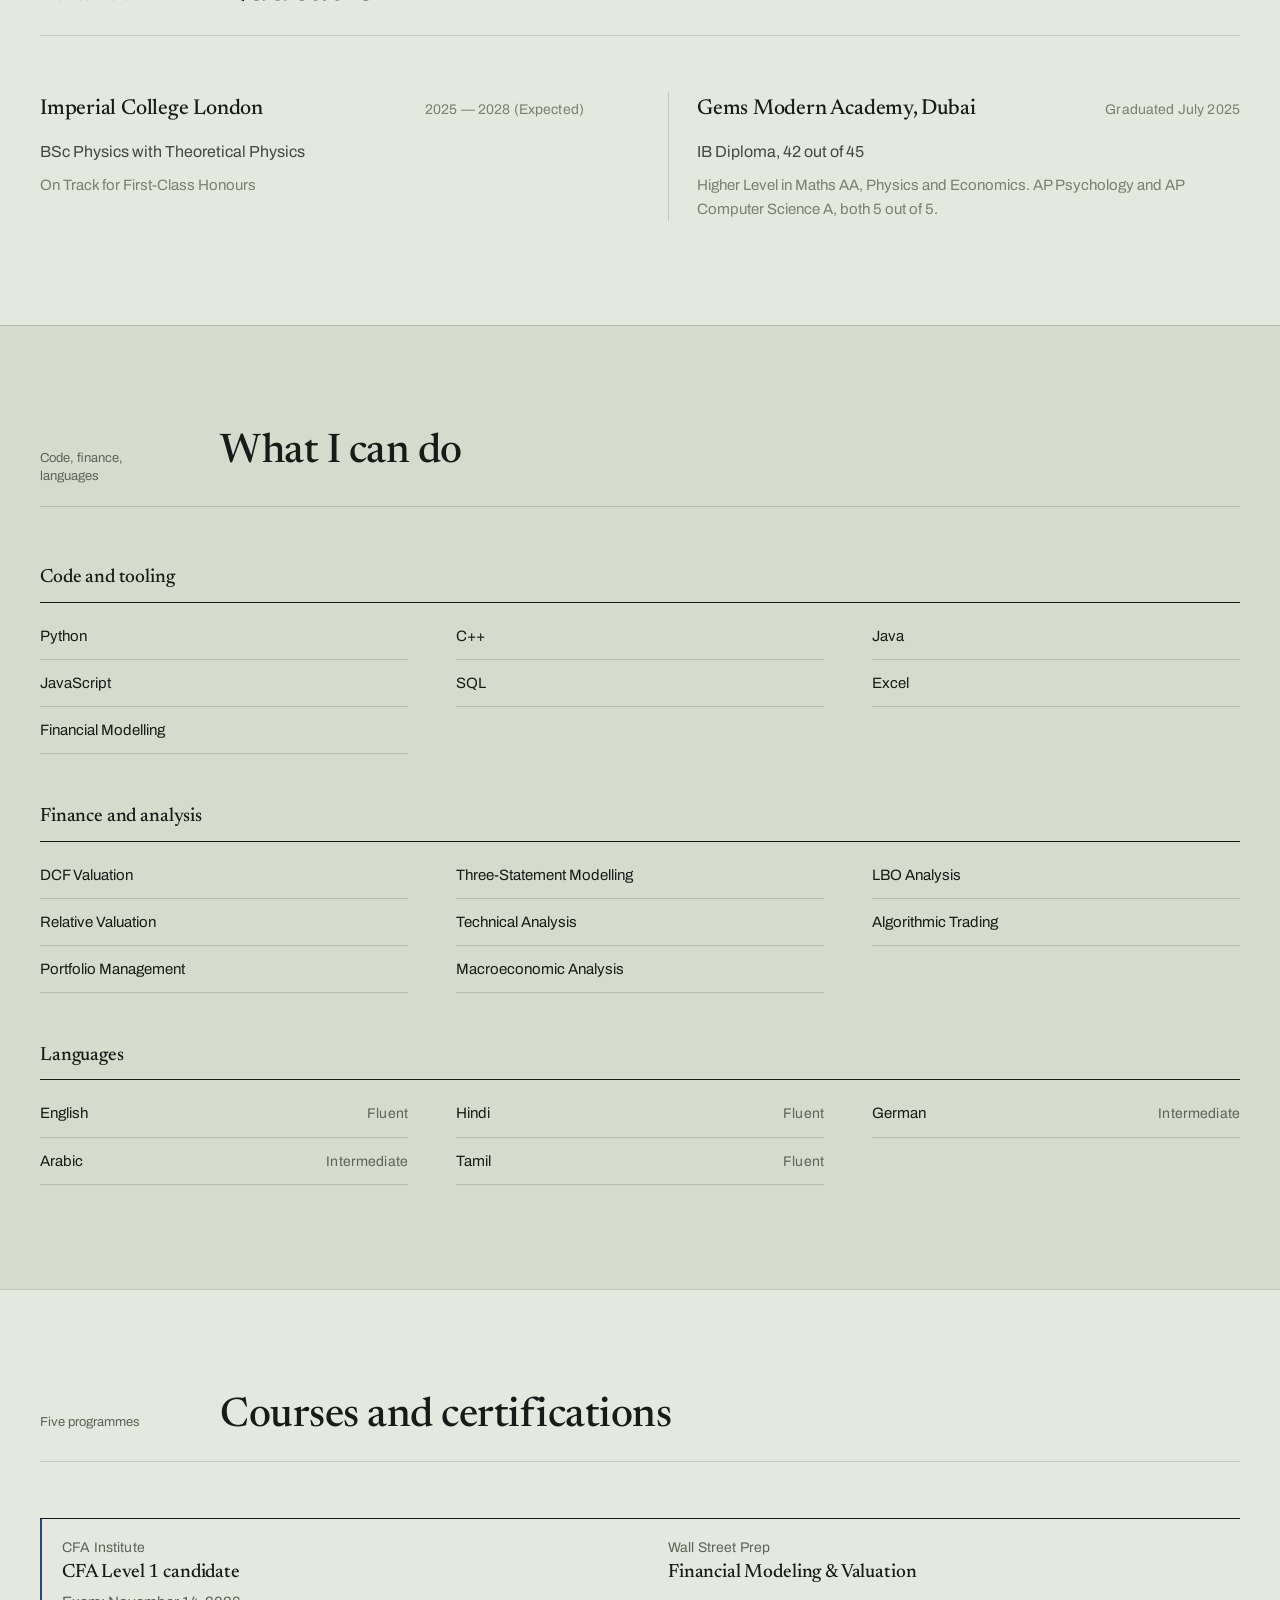
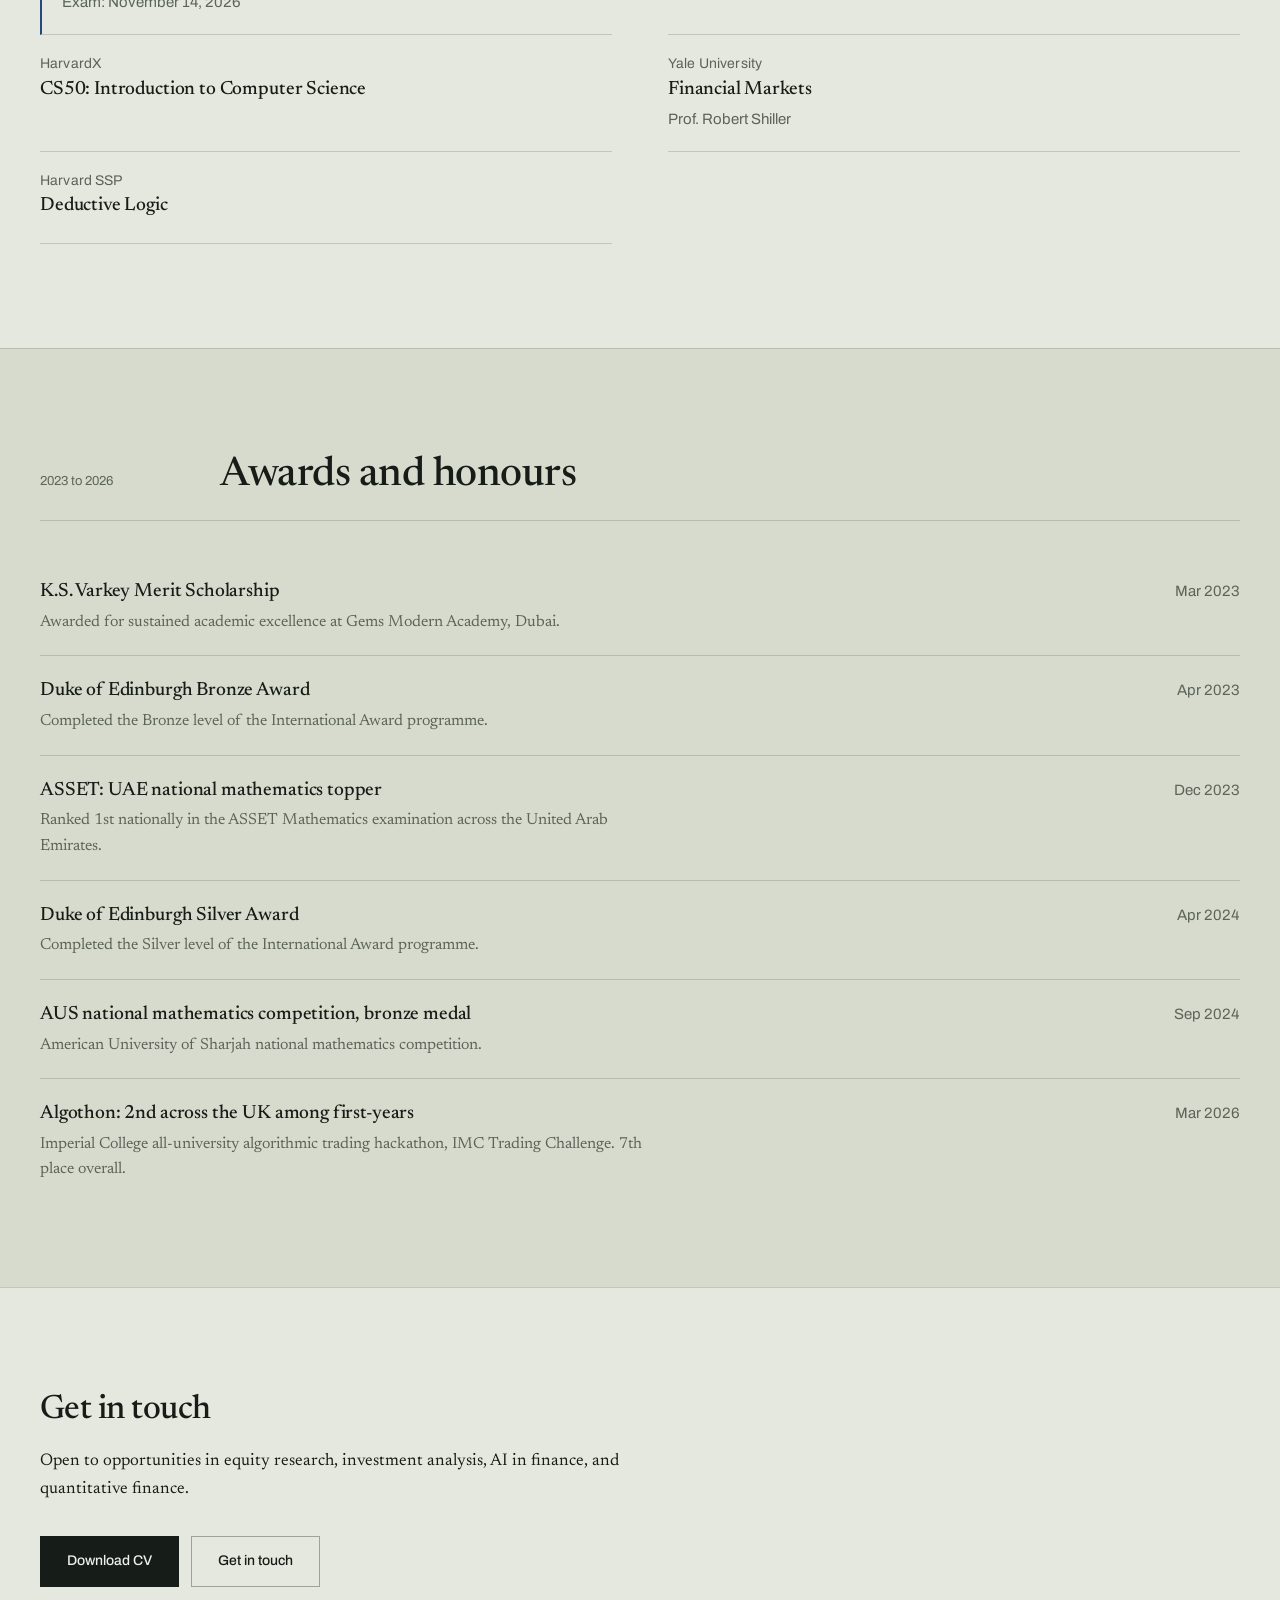
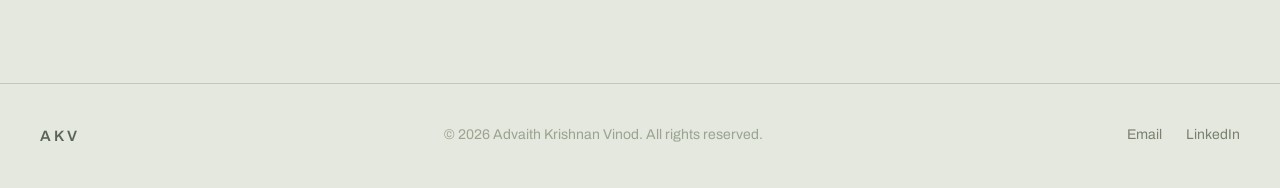
==== commit 04ade972: "Publish investor letters, starting with Q3 2026 Adds a Letters section, laid out the way a firm publ" ====
--- a/pages/about.html
+++ b/pages/about.html
@@ -27,6 +27,7 @@
                 <div class="nav-links">
                     <a href="about.html" class="nav-link active">About</a>
                     <a href="portfolio.html" class="nav-link">Portfolio</a>
+                    <a href="letters.html" class="nav-link">Letters</a>
                     <a href="contact.html" class="nav-link">Contact</a>
                 </div>
                 <button class="theme-toggle" id="themeToggle" type="button" aria-label="Switch to dark mode">
@@ -50,6 +51,7 @@
         <div class="mobile-menu-links">
             <a href="about.html" class="mobile-link">About</a>
             <a href="portfolio.html" class="mobile-link">Portfolio</a>
+            <a href="letters.html" class="mobile-link">Letters</a>
             <a href="contact.html" class="mobile-link">Contact</a>
         </div>
     </div>
--- a/css/style.css
+++ b/css/style.css
@@ -227,6 +227,10 @@
 h1, h2, h3, h4 {
     text-wrap: balance;
 }
+
+/* The hidden attribute has to beat a display rule set by a class, or an
+   element told to hide stays on screen. */
+[hidden] { display: none !important; }
 
 /* A visible focus ring everywhere, keyed to the accent so it reads as
    deliberate rather than as the browser default. */
